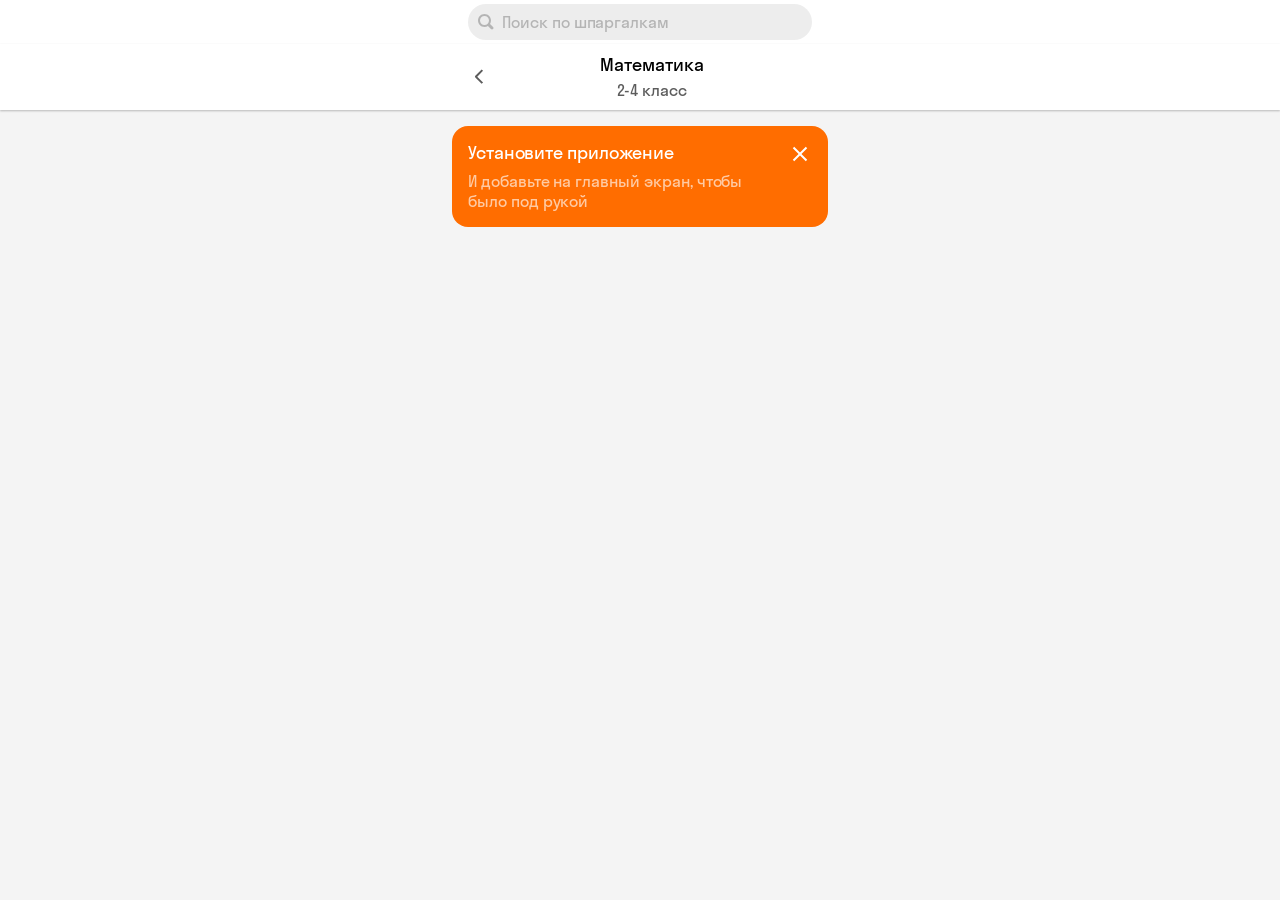
==== pages/math-2-4.html @ 1598cb8a "v0.1.2 subject page foundation" ====
<!doctype html>
<html lang="ru">
  <head>
    <meta charset="utf-8" />
    <meta name="viewport" content="width=device-width,initial-scale=1" />
    <meta name="theme-color" content="#fff" />
    <link rel="manifest" href="../manifest.webmanifest" />
    <link rel="stylesheet" href="../css/global-styles.css" />
    <link rel="stylesheet" href="../css/search.css" />
    <link rel="stylesheet" href="../css/subject.css" />

    <title>Math24</title>
  </head>

  <body>
    <nav class="search-shell">
      <div class="search-box" id="search-box">
        <span class="search-box__icon" aria-hidden="true">
          <img src="../icons/zoom.svg" />
        </span>

        <input
          class="search-box__input font-s"
          type="search"
          id="site-search"
          placeholder="Поиск по шпаргалкам"
          autocomplete="off"
        />

        <button
          class="search-box__clear"
          type="button"
          aria-label="Очистить поиск"
        >
          <img src="../icons/close-circle-grey.svg" />
        </button>

        <div
          class="search-results"
          id="search-results"
          hidden
          aria-live="polite"
        ></div>
      </div>
    </nav>

    <header class="header header--subject">
      <div class="header__content">
        <a href="../" class="header__return-btn">
          <img src="../icons/arw-left.svg" />
        </a>
        <div class="header__text">
          <h1 class="header__title font-m">Математика</h1>
          <h2 class="header__subtitle font-s">2-4 класс</h2>
        </div>
        <button>
          <img />
        </button>
      </div>
    </header>

    <space></space>

    <main>
      <section class="content"></section>
    </main>

    <space></space>

    <aside class="pwa">
      <div class="pwa__content">
        <p class="pwa__title font-m">Установите приложение</p>
        <p class="pwa__subtitle font-s">
          И&nbsp;добавьте на&nbsp;главный экран, чтобы было под рукой
        </p>
      </div>

      <!-- <div>
        <img src="" />
      </div> -->

      <button type="button" class="pwa__close">
        <img src="../icons/close_white.svg" />
      </button>
    </aside>

    <script src="../js/app.js"></script>
    <script src="../js/search.js"></script>
  </body>
</html>
---- css/global-styles.css ----
@font-face {
  font-family: "StratosSkyeng";
  src:
    url("../fonts/stratosskyengweb-regular.woff2") format("woff2"),
    url("../fonts/stratosskyengweb-regular.woff") format("woff");
  font-weight: 400;
  font-style: normal;
  font-display: swap;
}

:root {
  --bg-contrast: #ff6d00;
  --bg-surface: #fff;
  --grey: #f4f4f4;
  --text-main: #000;
  --text-w8: rgba(255, 255, 255, 0.8);
  --text-w64: rgba(255, 255, 255, 0.64);
  --text-w: rgba(255, 255, 255, 1);
  --text-b64: rgba(0, 0, 0, 0.64);
  --text-b48: rgba(0, 0, 0, 0.48);
}

*,
*::before,
*::after {
  box-sizing: border-box;
  margin: 0;
  padding: 0;
  font-family: "StratosSkyeng", sans-serif;
  font-weight: 400;
  font-variant-numeric: lining-nums proportional-nums;
}
img {
  pointer-events: none;
}
a {
  text-decoration: none;
  color: var(--text-main);
}
button {
  cursor: pointer;
  border: 0;
  background-color: transparent;
}
body {
  background-color: var(--grey);
  overflow-x: hidden;
}
.no-wrap {
  white-space: nowrap;
}
space {
  display: block;
  margin-bottom: 16px;
}

.font-xxl {
  font-size: 26px;
  line-height: 106%;
  letter-spacing: -0.39px;
}

.font-xl {
  font-size: 24px;
  line-height: 110%;
  letter-spacing: -0.192px;
}

.font-l {
  font-size: 20px;
  line-height: 110%;
  letter-spacing: -0.16px;
}

.font-m {
  font-size: 18px;
  line-height: 120%;
  letter-spacing: -0.09px;
}

.font-s {
  font-size: 16px;
  line-height: 125%;
  letter-spacing: -0.048px;
}

.font-xs {
  font-size: 14px;
  line-height: 112%;
  letter-spacing: -0.014px;
}

.font-xxs {
  font-size: 13px;
  line-height: 16px;
  letter-spacing: 0.007px;
}

nav,
header,
aside {
  width: 376px;
  margin: auto;
}
main {
  width: 344px;
  margin: auto;
}

.header--main {
  background-color: var(--bg-contrast);
  border-radius: 16px;
  padding: 16px;
  display: flex;
  flex-direction: column;
  gap: 12px;
}

.logo {
  display: flex;
  justify-content: space-between;
  align-items: center;
}
.logo__img {
  /* width: 128px; */
  height: 32px;
}
.logo__divider {
  background-color: var(--text-w8);
  width: 1px;
  height: 16px;
  border-radius: 8px;
}
.logo__text {
  white-space: nowrap;
  color: var(--text-w8);
}

.intro {
  display: flex;
  gap: 10px;
  align-items: flex-end;
}
.intro__content {
  display: flex;
  flex-direction: column;
  gap: 8px;
}
.intro__title {
  color: var(--text-w);
}
.intro__subtitle {
  color: var(--text-w8);
}
.intro__img {
  width: 115px;
  height: 117px;
  overflow: visible;
  img {
    position: relative;
    top: -9px;
    left: -24px;
  }
}

.content--main {
  display: flex;
  flex-direction: column;
  gap: 16px;
}

.subject {
  background-color: var(--bg-surface);
  border-radius: 16px;
  padding: 16px;
  display: flex;
  flex-direction: column;
  gap: 16px;
}
.subject__content {
  display: flex;
}
.subject__text {
  display: flex;
  flex-direction: column;
  gap: 8px;
}
.subject__subtitle {
  color: var(--text-b64);
}
.subject__img {
  width: 52px;
  height: 0;
  overflow: visible;
  img {
    position: relative;
  }
  .pencil {
    left: -55.82px;
    top: -52.06px;
  }
  .cube-thinker {
    left: -51.54px;
    top: -31.3px;
  }
  .workbook {
    left: -32px;
    top: -29px;
  }
}
.subject__nav {
  display: flex;
  flex-direction: row;
  flex-wrap: wrap;
  gap: 8px;
}
.subject__link {
  background-color: var(--grey);
  padding: 11px 22px 13px;
  border-radius: 8px;
}
.pwa {
  background-color: var(--bg-contrast);
  display: flex;
  gap: 16px;
  border-radius: 16px;
  padding: 16px;
}
.pwa__content {
  display: flex;
  flex-direction: column;
  gap: 8px;
}
.pwa__title {
  color: var(--text-w);
}
.pwa__subtitle {
  color: var(--text-w64);
}
.pwa__close {
  width: 24px;
  height: 24px;
}
---- css/search.css ----
.search-box__input {
  width: 100%;
  height: 36px;
  padding: 0 34px;
  border: none;
  border-radius: 100px;
  background-color: #ededed;
  outline: none;
}

.search-box__input::placeholder {
  color: rgba(0, 0, 0, 0.24);
}

.search-box__input::-webkit-search-cancel-button,
.search-box__input::-webkit-search-decoration {
  -webkit-appearance: none;
  appearance: none;
}

.search-box__icon,
.search-box__clear {
  position: absolute;
  top: 18px;
  display: flex;
  align-items: center;
  justify-content: center;
  transform: translateY(-50%);
}

.search-box__icon {
  left: 10px;
  pointer-events: none;
}

.search-box__clear {
  right: 10px;
  width: 16px;
  height: 16px;
  padding: 0;
  border: none;
  background: transparent;
  cursor: pointer;
  opacity: 0;
  pointer-events: none;
}

.search-box--filled .search-box__clear {
  opacity: 1;
  pointer-events: auto;
}

.search-box__icon img,
.search-box__clear img {
  width: 16px;
  height: 16px;
  display: block;
}

.search-results {
  display: flex;
  flex-direction: column;
  gap: 16px;
}

.search-results[hidden] {
  display: none;
}

body.search-active {
  overflow: hidden;
}

body.search-active .search-shell {
  position: fixed;
  inset: 0;
  z-index: 1000;
  width: 100%;
  background: var(--bg-surface);
  padding: 16px 0;
  overflow-y: auto;
  scrollbar-gutter: stable both-edges;
}

.search-box {
  width: 344px;
  margin: auto;
  position: relative;
}

body.search-active .search-results {
  padding: 16px 0 16px;
}

.search-results__group {
  display: flex;
  flex-direction: column;
  gap: 16px;
}

.search-results__subject {
  color: var(--text-b64);
}

.search-results__list {
  display: flex;
  flex-direction: column;
  gap: 16px;
}

.search-results__item {
  border-radius: 16px;
  padding: 16px;
  display: flex;
  gap: 16px;
  background-color: var(--grey);
  justify-content: space-between;
}

.search-results__text {
  display: flex;
  flex-direction: column;
  gap: 8px;
}
.search-results__grade {
  color: var(--text-b48);
}

.search-results__arrow {
  width: 24px;
  height: 24px;
}
---- css/subject.css ----
nav,
header {
  width: 100%;
  background-color: var(--bg-surface);
}
nav {
  padding: 4px 0;
}
header {
  box-shadow: 0 1px 2px 0 rgba(0, 0, 0, 0.25);
}
body.search-active .search-shell {
  padding: 4px 0 16px;
}
.header__content {
  padding: 10px 0;
  width: 344px;
  margin: auto;
  display: flex;
  justify-content: space-between;
}
.header__text {
  display: flex;
  gap: 4px;
  flex-direction: column;
}
.header__title,
.header__subtitle {
  text-align: center;
}
.header__subtitle {
  color: var(--text-b64);
}
.header__return-btn {
  display: flex;
  align-items: center;
  img {
    width: 24px;
    height: 24px;
  }
}
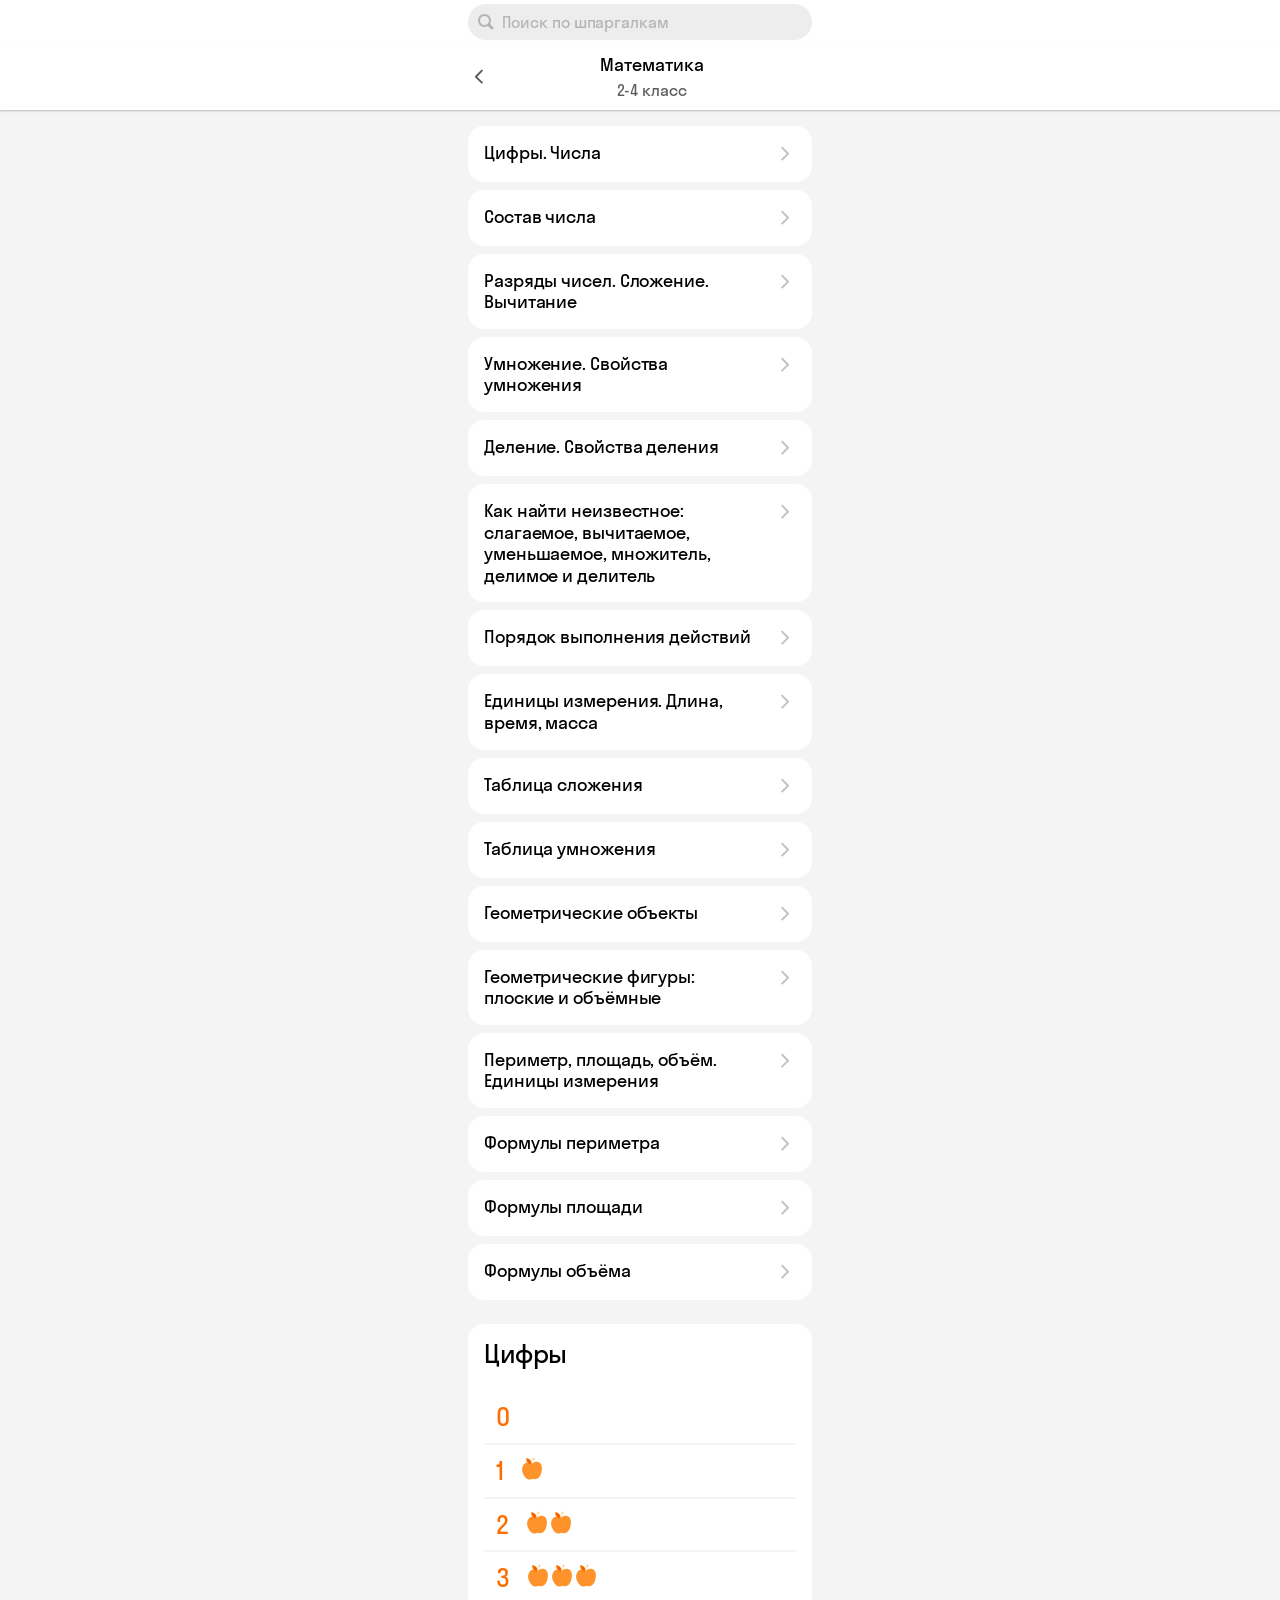
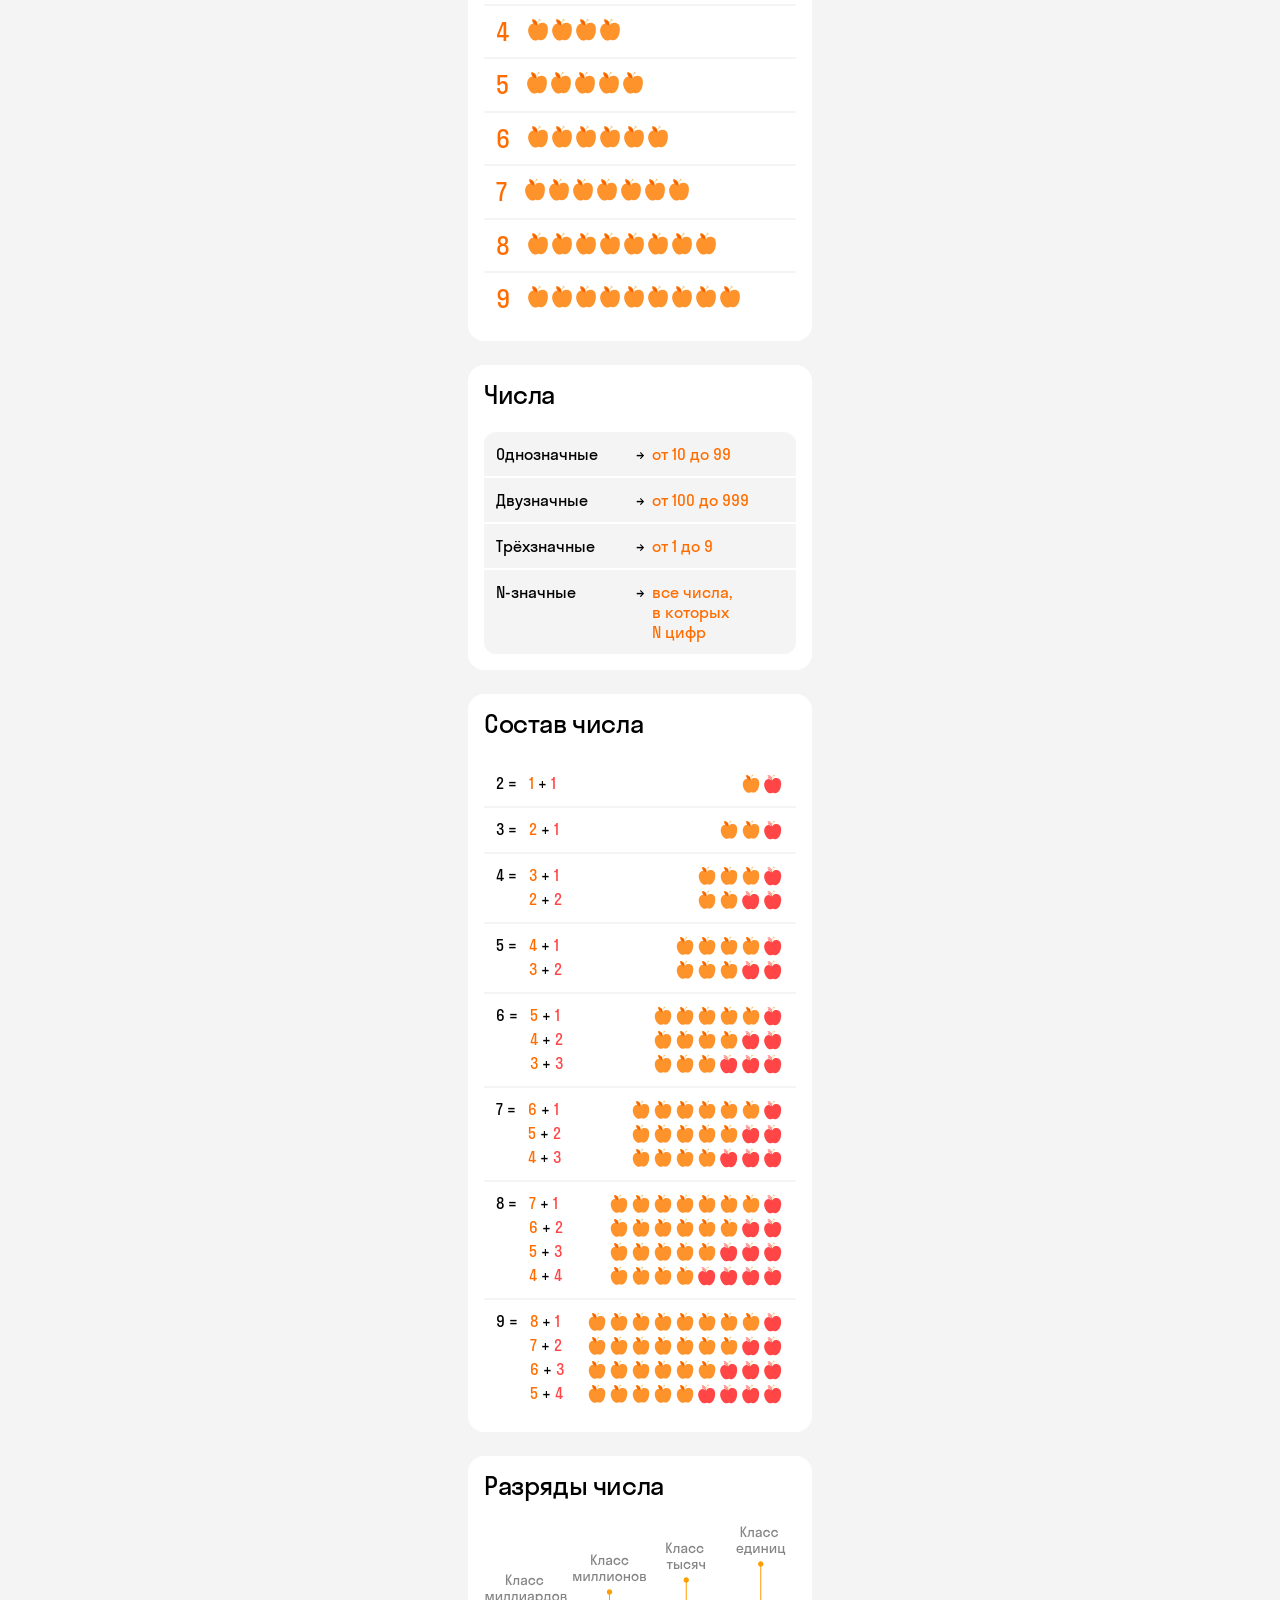
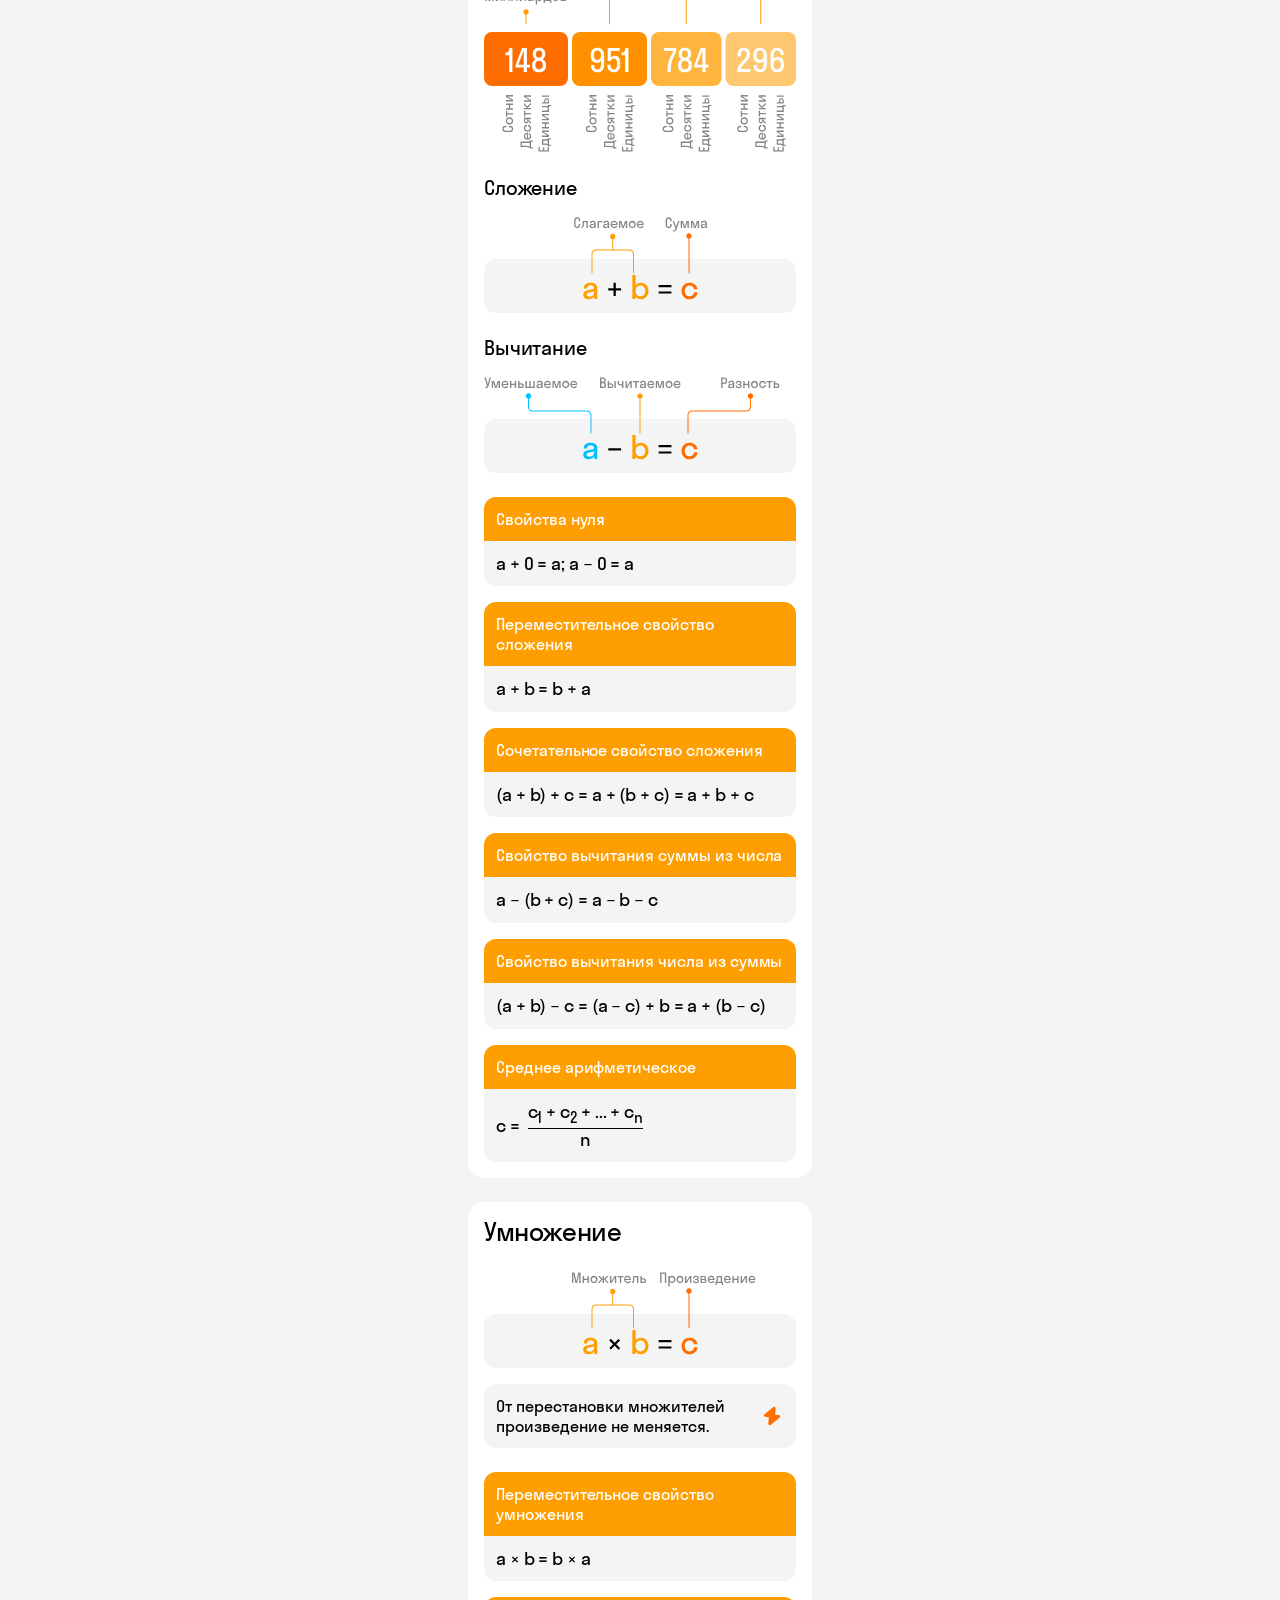
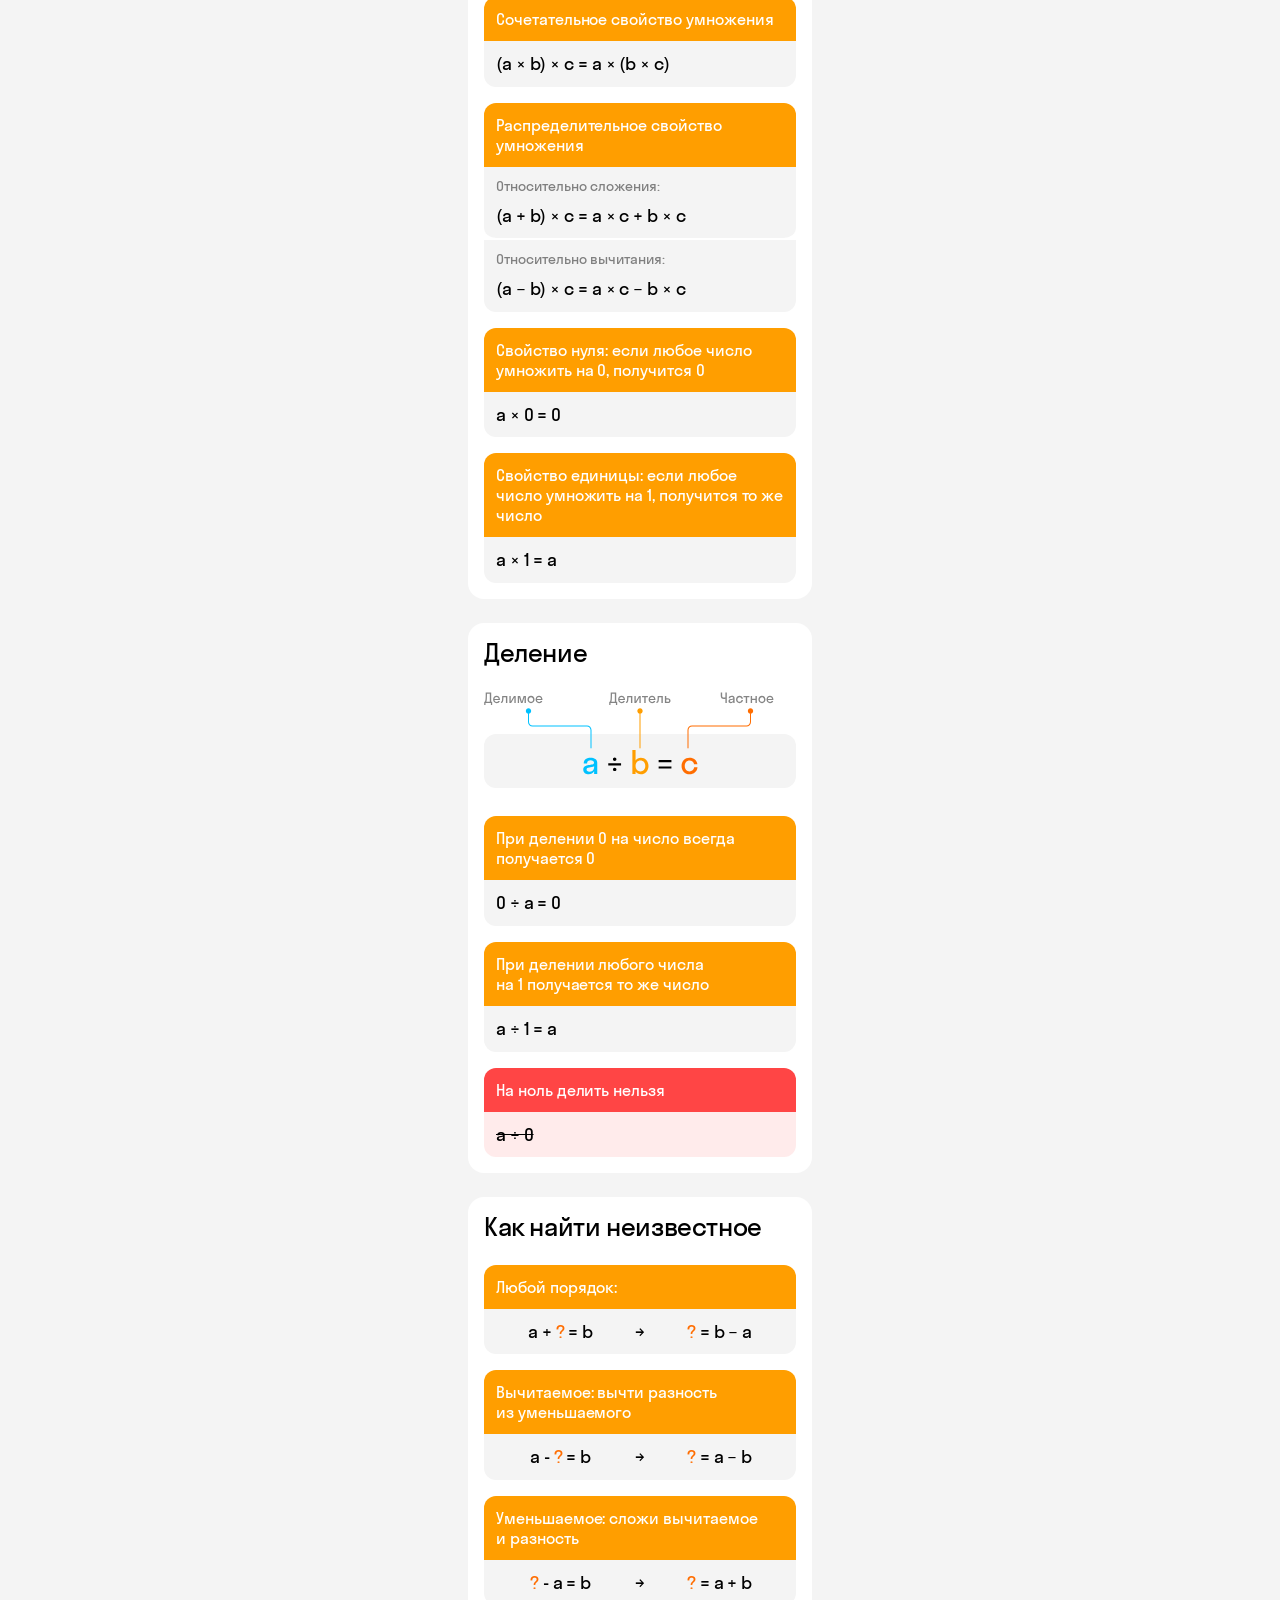
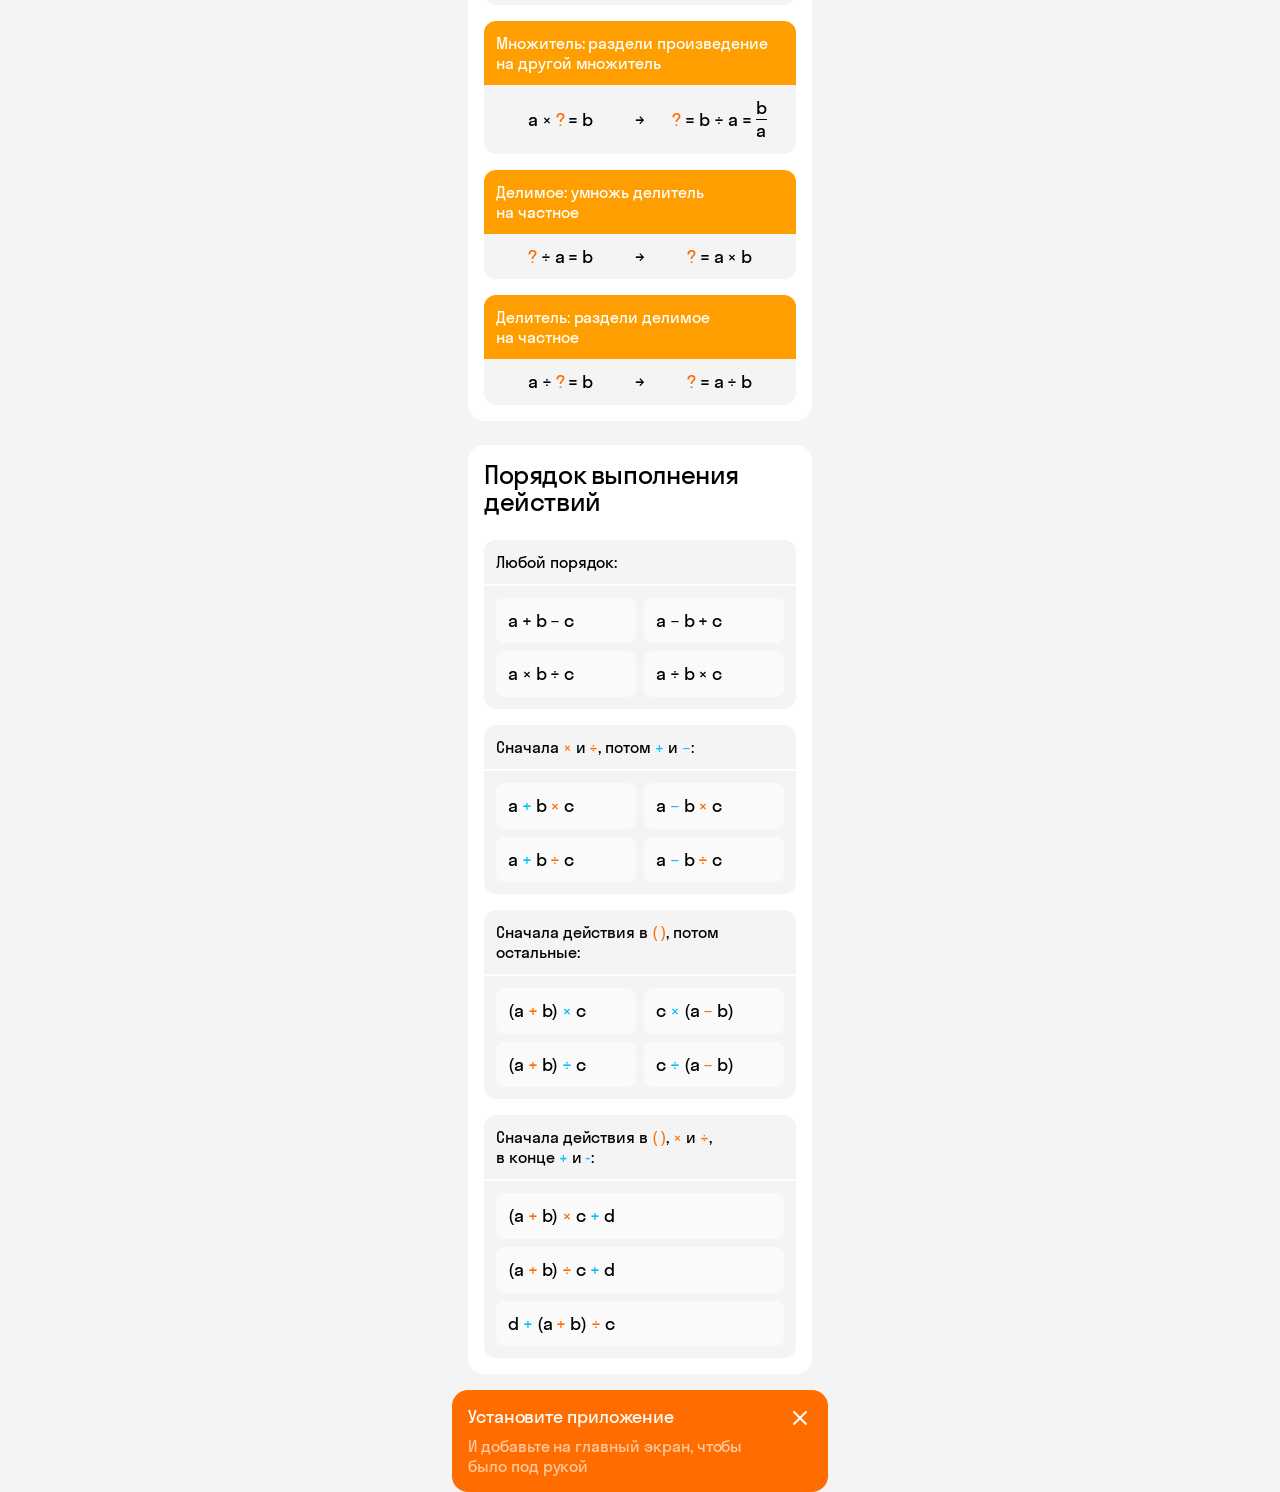
==== commit bc65ba25: "v0.1.3 math 2-4 progress" ====
--- a/pages/math-2-4.html
+++ b/pages/math-2-4.html
@@ -8,7 +8,7 @@
     <link rel="stylesheet" href="../css/global-styles.css" />
     <link rel="stylesheet" href="../css/search.css" />
     <link rel="stylesheet" href="../css/subject.css" />
-
+    <link rel="stylesheet" href="../css/math.css" />
     <title>Math24</title>
   </head>
 
@@ -62,7 +62,770 @@
     <space></space>
 
     <main>
-      <section class="content"></section>
+      <section
+        class="search-results"
+        id="page-toc"
+        data-subject-code="math"
+        data-grade-band="2-4"
+        data-page="math-2-4.html"
+      ></section>
+
+      <section class="cheats">
+        <div id="digits-numbers" class="cheats__item">
+          <h3 class="cheat__title font-xxl">Цифры</h3>
+          <div class="cheat__content">
+            <div class="digits__block">
+              <div class="digits__number font-xxl">0</div>
+              <div class="digits__number-icon" style="--count: 0"></div>
+            </div>
+            <div class="digits__block">
+              <div class="digits__number font-xxl">1</div>
+              <div class="digits__number-icon" style="--count: 1"></div>
+            </div>
+            <div class="digits__block">
+              <div class="digits__number font-xxl">2</div>
+              <div class="digits__number-icon" style="--count: 2"></div>
+            </div>
+            <div class="digits__block">
+              <div class="digits__number font-xxl">3</div>
+              <div class="digits__number-icon" style="--count: 3"></div>
+            </div>
+            <div class="digits__block">
+              <div class="digits__number font-xxl">4</div>
+              <div class="digits__number-icon" style="--count: 4"></div>
+            </div>
+            <div class="digits__block">
+              <div class="digits__number font-xxl">5</div>
+              <div class="digits__number-icon" style="--count: 5"></div>
+            </div>
+            <div class="digits__block">
+              <div class="digits__number font-xxl">6</div>
+              <div class="digits__number-icon" style="--count: 6"></div>
+            </div>
+            <div class="digits__block">
+              <div class="digits__number font-xxl">7</div>
+              <div class="digits__number-icon" style="--count: 7"></div>
+            </div>
+            <div class="digits__block">
+              <div class="digits__number font-xxl">8</div>
+              <div class="digits__number-icon" style="--count: 8"></div>
+            </div>
+            <div class="digits__block">
+              <div class="digits__number font-xxl">9</div>
+              <div class="digits__number-icon" style="--count: 9"></div>
+            </div>
+          </div>
+        </div>
+
+        <div id="numbers" class="cheats__item">
+          <h3 class="cheat__title font-xxl">Числа</h3>
+          <div class="cheat__content">
+            <div class="numbers__block">
+              <div class="numbers__title font-s">Однозначные</div>
+              <div class="numbers__divider font-s">→</div>
+              <div class="numbers__example font-s">от 10 до 99</div>
+            </div>
+            <div class="numbers__block">
+              <div class="numbers__title font-s">Двузначные</div>
+              <div class="numbers__divider font-s">→</div>
+              <div class="numbers__example font-s">от 100 до 999</div>
+            </div>
+            <div class="numbers__block">
+              <div class="numbers__title font-s">Трёхзначные</div>
+              <div class="numbers__divider font-s">→</div>
+              <div class="numbers__example font-s">от 1 до 9</div>
+            </div>
+            <div class="numbers__block">
+              <div class="numbers__title font-s">N-значные</div>
+              <div class="numbers__divider font-s">→</div>
+              <div class="numbers__example font-s">
+                все числа, в которых N цифр
+              </div>
+            </div>
+          </div>
+        </div>
+
+        <div id="number-composition" class="cheats__item">
+          <h3 class="cheat__title font-xxl">Состав числа</h3>
+          <div class="cheat__content">
+            <div class="num-compos__block">
+              <div class="num-compos__number font-s">2 =</div>
+
+              <div class="num-compos__list">
+                <div class="num-compos__item">
+                  <div class="compos__example font-s">
+                    <span class="clr-orange">1</span> +
+                    <span class="clr-red">1</span>
+                  </div>
+
+                  <div
+                    class="num-compos__visual"
+                    style="--apple-orange: 1; --apple-red: 1"
+                  ></div>
+                </div>
+              </div>
+            </div>
+
+            <div class="num-compos__block">
+              <div class="num-compos__number font-s">3 =</div>
+
+              <div class="num-compos__list">
+                <div class="num-compos__item">
+                  <div class="compos__example font-s">
+                    <span class="clr-orange">2</span> +
+                    <span class="clr-red">1</span>
+                  </div>
+
+                  <div
+                    class="num-compos__visual"
+                    style="--apple-orange: 2; --apple-red: 1"
+                  ></div>
+                </div>
+              </div>
+            </div>
+
+            <div class="num-compos__block">
+              <div class="num-compos__number font-s">4 =</div>
+
+              <div class="num-compos__list">
+                <div class="num-compos__item">
+                  <div class="compos__example font-s">
+                    <span class="clr-orange">3</span> +
+                    <span class="clr-red">1</span>
+                  </div>
+
+                  <div
+                    class="num-compos__visual"
+                    style="--apple-orange: 3; --apple-red: 1"
+                  ></div>
+                </div>
+
+                <div class="num-compos__item">
+                  <div class="compos__example font-s">
+                    <span class="clr-orange">2</span> +
+                    <span class="clr-red">2</span>
+                  </div>
+
+                  <div
+                    class="num-compos__visual"
+                    style="--apple-orange: 2; --apple-red: 2"
+                  ></div>
+                </div>
+              </div>
+            </div>
+
+            <div class="num-compos__block">
+              <div class="num-compos__number font-s">5 =</div>
+
+              <div class="num-compos__list">
+                <div class="num-compos__item">
+                  <div class="compos__example font-s">
+                    <span class="clr-orange">4</span> +
+                    <span class="clr-red">1</span>
+                  </div>
+
+                  <div
+                    class="num-compos__visual"
+                    style="--apple-orange: 4; --apple-red: 1"
+                  ></div>
+                </div>
+
+                <div class="num-compos__item">
+                  <div class="compos__example font-s">
+                    <span class="clr-orange">3</span> +
+                    <span class="clr-red">2</span>
+                  </div>
+
+                  <div
+                    class="num-compos__visual"
+                    style="--apple-orange: 3; --apple-red: 2"
+                  ></div>
+                </div>
+              </div>
+            </div>
+
+            <div class="num-compos__block">
+              <div class="num-compos__number font-s">6 =</div>
+
+              <div class="num-compos__list">
+                <div class="num-compos__item">
+                  <div class="compos__example font-s">
+                    <span class="clr-orange">5</span> +
+                    <span class="clr-red">1</span>
+                  </div>
+
+                  <div
+                    class="num-compos__visual"
+                    style="--apple-orange: 5; --apple-red: 1"
+                  ></div>
+                </div>
+
+                <div class="num-compos__item">
+                  <div class="compos__example font-s">
+                    <span class="clr-orange">4</span> +
+                    <span class="clr-red">2</span>
+                  </div>
+
+                  <div
+                    class="num-compos__visual"
+                    style="--apple-orange: 4; --apple-red: 2"
+                  ></div>
+                </div>
+
+                <div class="num-compos__item">
+                  <div class="compos__example font-s">
+                    <span class="clr-orange">3</span> +
+                    <span class="clr-red">3</span>
+                  </div>
+
+                  <div
+                    class="num-compos__visual"
+                    style="--apple-orange: 3; --apple-red: 3"
+                  ></div>
+                </div>
+              </div>
+            </div>
+
+            <div class="num-compos__block">
+              <div class="num-compos__number font-s">7 =</div>
+
+              <div class="num-compos__list">
+                <div class="num-compos__item">
+                  <div class="compos__example font-s">
+                    <span class="clr-orange">6</span> +
+                    <span class="clr-red">1</span>
+                  </div>
+
+                  <div
+                    class="num-compos__visual"
+                    style="--apple-orange: 6; --apple-red: 1"
+                  ></div>
+                </div>
+
+                <div class="num-compos__item">
+                  <div class="compos__example font-s">
+                    <span class="clr-orange">5</span> +
+                    <span class="clr-red">2</span>
+                  </div>
+
+                  <div
+                    class="num-compos__visual"
+                    style="--apple-orange: 5; --apple-red: 2"
+                  ></div>
+                </div>
+
+                <div class="num-compos__item">
+                  <div class="compos__example font-s">
+                    <span class="clr-orange">4</span> +
+                    <span class="clr-red">3</span>
+                  </div>
+
+                  <div
+                    class="num-compos__visual"
+                    style="--apple-orange: 4; --apple-red: 3"
+                  ></div>
+                </div>
+              </div>
+            </div>
+
+            <div class="num-compos__block">
+              <div class="num-compos__number font-s">8 =</div>
+
+              <div class="num-compos__list">
+                <div class="num-compos__item">
+                  <div class="compos__example font-s">
+                    <span class="clr-orange">7</span> +
+                    <span class="clr-red">1</span>
+                  </div>
+
+                  <div
+                    class="num-compos__visual"
+                    style="--apple-orange: 7; --apple-red: 1"
+                  ></div>
+                </div>
+
+                <div class="num-compos__item">
+                  <div class="compos__example font-s">
+                    <span class="clr-orange">6</span> +
+                    <span class="clr-red">2</span>
+                  </div>
+
+                  <div
+                    class="num-compos__visual"
+                    style="--apple-orange: 6; --apple-red: 2"
+                  ></div>
+                </div>
+
+                <div class="num-compos__item">
+                  <div class="compos__example font-s">
+                    <span class="clr-orange">5</span> +
+                    <span class="clr-red">3</span>
+                  </div>
+
+                  <div
+                    class="num-compos__visual"
+                    style="--apple-orange: 5; --apple-red: 3"
+                  ></div>
+                </div>
+
+                <div class="num-compos__item">
+                  <div class="compos__example font-s">
+                    <span class="clr-orange">4</span> +
+                    <span class="clr-red">4</span>
+                  </div>
+
+                  <div
+                    class="num-compos__visual"
+                    style="--apple-orange: 4; --apple-red: 4"
+                  ></div>
+                </div>
+              </div>
+            </div>
+
+            <div class="num-compos__block">
+              <div class="num-compos__number font-s">9 =</div>
+
+              <div class="num-compos__list">
+                <div class="num-compos__item">
+                  <div class="compos__example font-s">
+                    <span class="clr-orange">8</span> +
+                    <span class="clr-red">1</span>
+                  </div>
+
+                  <div
+                    class="num-compos__visual"
+                    style="--apple-orange: 8; --apple-red: 1"
+                  ></div>
+                </div>
+
+                <div class="num-compos__item">
+                  <div class="compos__example font-s">
+                    <span class="clr-orange">7</span> +
+                    <span class="clr-red">2</span>
+                  </div>
+
+                  <div
+                    class="num-compos__visual"
+                    style="--apple-orange: 7; --apple-red: 2"
+                  ></div>
+                </div>
+
+                <div class="num-compos__item">
+                  <div class="compos__example font-s">
+                    <span class="clr-orange">6</span> +
+                    <span class="clr-red">3</span>
+                  </div>
+
+                  <div
+                    class="num-compos__visual"
+                    style="--apple-orange: 6; --apple-red: 3"
+                  ></div>
+                </div>
+
+                <div class="num-compos__item">
+                  <div class="compos__example font-s">
+                    <span class="clr-orange">5</span> +
+                    <span class="clr-red">4</span>
+                  </div>
+
+                  <div
+                    class="num-compos__visual"
+                    style="--apple-orange: 5; --apple-red: 4"
+                  ></div>
+                </div>
+              </div>
+            </div>
+          </div>
+        </div>
+
+        <div id="place-value-add-subtract" class="cheats__item">
+          <h3 class="cheat__title font-xxl">Разряды числа</h3>
+          <div class="cheat__content">
+            <div class="pvas__block">
+              <img
+                class="pvas__place-value"
+                src="../imgs/pvas__place-value.svg"
+              />
+            </div>
+
+            <div class="pvas__block">
+              <h4 class="cheat__subtitle font-l">Сложение</h4>
+              <img class="pvas__add" src="../imgs/pvas__add.svg" />
+            </div>
+
+            <div class="pvas__block">
+              <h4 class="cheat__subtitle font-l">Вычитание</h4>
+              <img
+                class="pvas__place-substract"
+                src="../imgs/pvas__substract.svg"
+              />
+            </div>
+
+            <section class="props__list">
+              <div class="props__item">
+                <div class="props__name font-s">Свойства нуля</div>
+                <div class="props__example font-m">a + 0 = a; a − 0 = a</div>
+              </div>
+
+              <div class="props__item">
+                <div class="props__name font-s">
+                  Переместительное свойство сложения
+                </div>
+                <div class="props__example font-m">a + b = b + a</div>
+              </div>
+
+              <div class="props__item">
+                <div class="props__name font-s">
+                  Сочетательное свойство сложения
+                </div>
+                <div class="props__example font-m">
+                  (a + b) + с = a + (b + c) = a + b + c
+                </div>
+              </div>
+
+              <div class="props__item">
+                <div class="props__name font-s">
+                  Свойство вычитания суммы из числа
+                </div>
+                <div class="props__example font-m">a − (b + c) = a − b − c</div>
+              </div>
+
+              <div class="props__item">
+                <div class="props__name font-s">
+                  Свойство вычитания числа из суммы
+                </div>
+                <div class="props__example font-m">
+                  (a + b) − c = (a − c) + b = a + (b − c)
+                </div>
+              </div>
+
+              <div class="props__item">
+                <div class="props__name font-s">Среднее арифметическое</div>
+                <div class="props__example font-m">
+                  <div class="formula">
+                    <span class="formula__variable">c = &nbsp;</span>
+
+                    <div class="formula__fraction">
+                      <div class="formula__numerator">
+                        c<sub>1</sub> + c<sub>2</sub> + ... + c<sub>n</sub>
+                      </div>
+                      <div class="formula__denominator">n</div>
+                    </div>
+                  </div>
+                </div>
+              </div>
+            </section>
+          </div>
+        </div>
+
+        <div id="multiplication" class="cheats__item">
+          <h3 class="cheat__title font-xxl">Умножение</h3>
+          <div class="cheat__content">
+            <div class="mult__block">
+              <img class="mult__example" src="../imgs/multiplication.svg" />
+              <div class="mult__hint">
+                <div class="hint__text">
+                  От перестановки множителей произведение не меняется.
+                </div>
+                <img src="../icons/lightning.svg" />
+              </div>
+            </div>
+
+            <section class="props__list">
+              <div class="props__item">
+                <div class="props__name font-s">
+                  Переместительное свойство умножения
+                </div>
+                <div class="props__example font-m">a × b = b × a</div>
+              </div>
+
+              <div class="props__item">
+                <div class="props__name font-s">
+                  Сочетательное свойство умножения
+                </div>
+                <div class="props__example font-m">
+                  (a × b) × c = a × (b × c)
+                </div>
+              </div>
+
+              <div class="props__item">
+                <div class="props__name font-s">
+                  Распределительное свойство умножения
+                </div>
+                <div class="props__example font-m">
+                  <label class="props__example-label font-xs"
+                    >Относительно сложения:</label
+                  >
+                  (a + b) × c = a × c + b × c
+                </div>
+                <div class="props__example font-m">
+                  <label class="props__example-label font-xs"
+                    >Относительно вычитания:</label
+                  >
+                  (a − b) × c = a × c − b × c
+                </div>
+              </div>
+
+              <div class="props__item">
+                <div class="props__name font-s">
+                  Свойство нуля: если любое число умножить на 0, получится 0
+                </div>
+                <div class="props__example font-m">а × 0 = 0</div>
+              </div>
+
+              <div class="props__item">
+                <div class="props__name font-s">
+                  Свойство единицы: если любое число умножить на 1, получится то
+                  же число
+                </div>
+                <div class="props__example font-m">а × 1 = a</div>
+              </div>
+            </section>
+          </div>
+        </div>
+
+        <div id="division" class="cheats__item">
+          <h3 class="cheat__title font-xxl">Деление</h3>
+          <div class="cheat__content">
+            <div class="division__block">
+              <img class="division__example" src="../imgs/division.svg" />
+            </div>
+
+            <section class="props__list">
+              <div class="props__item">
+                <div class="props__name font-s">
+                  При делении 0 на число всегда получается 0
+                </div>
+                <div class="props__example font-m">0 ÷ a = 0</div>
+              </div>
+
+              <div class="props__item">
+                <div class="props__name font-s">
+                  При делении любого числа на 1 получается то же число
+                </div>
+                <div class="props__example font-m">a ÷ 1 = a</div>
+              </div>
+
+              <div class="props__item props__item--false">
+                <div class="props__name font-s">На ноль делить нельзя</div>
+                <div
+                  class="props__example font-m"
+                  style="text-decoration: line-through"
+                >
+                  а ÷ 0
+                </div>
+              </div>
+            </section>
+          </div>
+        </div>
+
+        <div id="find-unknown" class="cheats__item">
+          <h3 class="cheat__title font-xxl">Как найти неизвестное</h3>
+          <div class="cheat__content">
+            <section class="props__list">
+              <div class="props__item">
+                <div class="props__name font-s">Любой порядок:</div>
+                <div class="props__example font-m">
+                  <div class="example__part">
+                    a + <span class="clr-orange">?</span> = b
+                  </div>
+                  →
+                  <div class="example__part">
+                    <span class="clr-orange">?</span> = b − a
+                  </div>
+                </div>
+              </div>
+
+              <div class="props__item">
+                <div class="props__name font-s">
+                  Вычитаемое: вычти разность из уменьшаемого
+                </div>
+                <div class="props__example font-m">
+                  <div class="example__part">
+                    a - <span class="clr-orange">?</span> = b
+                  </div>
+                  →
+                  <div class="example__part">
+                    <span class="clr-orange">?</span> = a − b
+                  </div>
+                </div>
+              </div>
+
+              <div class="props__item">
+                <div class="props__name font-s">
+                  Уменьшаемое: сложи вычитаемое и разность
+                </div>
+                <div class="props__example font-m">
+                  <div class="example__part">
+                    <span class="clr-orange">?</span> - a = b
+                  </div>
+                  →
+                  <div class="example__part">
+                    <span class="clr-orange">?</span> = a + b
+                  </div>
+                </div>
+              </div>
+
+              <div class="props__item">
+                <div class="props__name font-s">
+                  Множитель: раздели произведение на другой множитель
+                </div>
+                <div class="props__example font-m">
+                  <div class="example__part">
+                    a × <span class="clr-orange">?</span> = b
+                  </div>
+                  →
+                  <div class="example__part">
+                    <span class="clr-orange">?</span> = b ÷ a =
+                    <div class="formula__fraction">
+                      <div class="formula__numerator">b</div>
+                      <div class="formula__denominator">a</div>
+                    </div>
+                  </div>
+                </div>
+              </div>
+
+              <div class="props__item">
+                <div class="props__name font-s">
+                  Делимое: умножь делитель на частное
+                </div>
+                <div class="props__example font-m">
+                  <div class="example__part">
+                    <span class="clr-orange">?</span> ÷ a = b
+                  </div>
+                  →
+                  <div class="example__part">
+                    <span class="clr-orange">?</span> = a × b
+                  </div>
+                </div>
+              </div>
+
+              <div class="props__item">
+                <div class="props__name font-s">
+                  Делитель: раздели делимое на частное
+                </div>
+                <div class="props__example font-m">
+                  <div class="example__part">
+                    a ÷ <span class="clr-orange">?</span> = b
+                  </div>
+                  →
+                  <div class="example__part">
+                    <span class="clr-orange">?</span> = a ÷ b
+                  </div>
+                </div>
+              </div>
+            </section>
+          </div>
+        </div>
+
+        <div id="order-of-operations" class="cheats__item">
+          <h3 class="cheat__title font-xxl">Порядок выполнения действий</h3>
+          <div class="cheat__content">
+            <section class="props__list">
+              <div class="props__item">
+                <div class="props__name font-s">Любой порядок:</div>
+                <div class="props__example font-m">
+                  <div class="example__part">a + b − c</div>
+
+                  <div class="example__part">a − b + c</div>
+
+                  <div class="example__part">a × b ÷ c</div>
+
+                  <div class="example__part">a ÷ b × c</div>
+                </div>
+              </div>
+
+              <div class="props__item">
+                <div class="props__name font-s">
+                  Cначала <span class="clr-orange">×</span> и
+                  <span class="clr-orange">÷</span>, потом
+                  <span class="clr-blue">+</span> и
+                  <span class="clr-blue">−</span>:
+                </div>
+                <div class="props__example font-m">
+                  <div class="example__part">
+                    a <span class="clr-blue">+</span> b
+                    <span class="clr-orange">×</span> c
+                  </div>
+
+                  <div class="example__part">
+                    a <span class="clr-blue">−</span> b
+                    <span class="clr-orange">×</span> c
+                  </div>
+
+                  <div class="example__part">
+                    a <span class="clr-blue">+</span> b
+                    <span class="clr-orange">÷</span> c
+                  </div>
+
+                  <div class="example__part">
+                    a <span class="clr-blue">−</span> b
+                    <span class="clr-orange">÷</span> c
+                  </div>
+                </div>
+              </div>
+
+              <div class="props__item">
+                <div class="props__name font-s">
+                  Cначала действия в <span class="clr-orange">( )</span>, потом
+                  остальные:
+                </div>
+                <div class="props__example font-m">
+                  <div class="example__part">
+                    (a <span class="clr-orange">+</span> b)
+                    <span class="clr-blue">×</span> c
+                  </div>
+
+                  <div class="example__part">
+                    c <span class="clr-blue">×</span> (a
+                    <span class="clr-orange">−</span> b)
+                  </div>
+
+                  <div class="example__part">
+                    (a <span class="clr-orange">+</span> b)
+                    <span class="clr-blue">÷</span> c
+                  </div>
+
+                  <div class="example__part">
+                    c <span class="clr-blue">÷</span> (a
+                    <span class="clr-orange">−</span> b)
+                  </div>
+                </div>
+              </div>
+
+              <div class="props__item">
+                <div class="props__name font-s">
+                  Cначала действия в <span class="clr-orange">( )</span>,
+                  <span class="clr-orange">×</span> и
+                  <span class="clr-orange">÷</span>,<br />
+                  в конце <span class="clr-blue">+</span> и
+                  <span class="clr-blue">-</span>:
+                </div>
+
+                <div class="props__example columns_1 font-m">
+                  <div class="example__part">
+                    (a <span class="clr-orange">+</span> b)
+                    <span class="clr-orange">×</span> c
+                    <span class="clr-blue">+</span> d
+                  </div>
+
+                  <div class="example__part">
+                    (a <span class="clr-orange">+</span> b)
+                    <span class="clr-orange">÷</span> c
+                    <span class="clr-blue">+</span> d
+                  </div>
+
+                  <div class="example__part">
+                    d <span class="clr-blue">+</span> (a
+                    <span class="clr-orange">+</span> b)
+                    <span class="clr-orange">÷</span> c
+                  </div>
+                </div>
+              </div>
+            </section>
+          </div>
+        </div>
+      </section>
     </main>
 
     <space></space>
--- a/css/global-styles.css
+++ b/css/global-styles.css
@@ -9,15 +9,29 @@
 }
 
 :root {
-  --bg-contrast: #ff6d00;
-  --bg-surface: #fff;
+  --orange: #ff6d00;
+  --orange60: #ff9e00;
+  --blue60: #00c1ff;
   --grey: #f4f4f4;
-  --text-main: #000;
-  --text-w8: rgba(255, 255, 255, 0.8);
-  --text-w64: rgba(255, 255, 255, 0.64);
-  --text-w: rgba(255, 255, 255, 1);
-  --text-b64: rgba(0, 0, 0, 0.64);
-  --text-b48: rgba(0, 0, 0, 0.48);
+  --black: #000;
+  --red: #ff4545;
+  --red10: #ffebeb;
+  --w8: rgba(255, 255, 255, 0.8);
+  --w64: rgba(255, 255, 255, 0.64);
+  --w48: rgba(255, 255, 255, 0.48);
+  --w: rgba(255, 255, 255, 1);
+  --b64: rgba(0, 0, 0, 0.64);
+  --b48: rgba(0, 0, 0, 0.48);
+}
+
+.clr-orange {
+  color: var(--orange);
+}
+.clr-red {
+  color: var(--red);
+}
+.clr-blue {
+  color: var(--blue60);
 }
 
 *,
@@ -35,7 +49,7 @@
 }
 a {
   text-decoration: none;
-  color: var(--text-main);
+  color: var(--black);
 }
 button {
   cursor: pointer;
@@ -108,7 +122,7 @@
 }
 
 .header--main {
-  background-color: var(--bg-contrast);
+  background-color: var(--orange);
   border-radius: 16px;
   padding: 16px;
   display: flex;
@@ -126,14 +140,14 @@
   height: 32px;
 }
 .logo__divider {
-  background-color: var(--text-w8);
+  background-color: var(--w8);
   width: 1px;
   height: 16px;
   border-radius: 8px;
 }
 .logo__text {
   white-space: nowrap;
-  color: var(--text-w8);
+  color: var(--w8);
 }
 
 .intro {
@@ -147,10 +161,10 @@
   gap: 8px;
 }
 .intro__title {
-  color: var(--text-w);
+  color: var(--w);
 }
 .intro__subtitle {
-  color: var(--text-w8);
+  color: var(--w8);
 }
 .intro__img {
   width: 115px;
@@ -170,7 +184,7 @@
 }
 
 .subject {
-  background-color: var(--bg-surface);
+  background-color: var(--w);
   border-radius: 16px;
   padding: 16px;
   display: flex;
@@ -186,7 +200,7 @@
   gap: 8px;
 }
 .subject__subtitle {
-  color: var(--text-b64);
+  color: var(--b64);
 }
 .subject__img {
   width: 52px;
@@ -220,7 +234,7 @@
   border-radius: 8px;
 }
 .pwa {
-  background-color: var(--bg-contrast);
+  background-color: var(--orange);
   display: flex;
   gap: 16px;
   border-radius: 16px;
@@ -232,10 +246,10 @@
   gap: 8px;
 }
 .pwa__title {
-  color: var(--text-w);
+  color: var(--w);
 }
 .pwa__subtitle {
-  color: var(--text-w64);
+  color: var(--w64);
 }
 .pwa__close {
   width: 24px;
--- a/css/search.css
+++ b/css/search.css
@@ -76,10 +76,10 @@
   inset: 0;
   z-index: 1000;
   width: 100%;
-  background: var(--bg-surface);
+  background: var(--w);
   padding: 16px 0;
   overflow-y: auto;
-  scrollbar-gutter: stable both-edges;
+  /* scrollbar-gutter: stable both-edges; */
 }
 
 .search-box {
@@ -99,7 +99,7 @@
 }
 
 .search-results__subject {
-  color: var(--text-b64);
+  color: var(--b64);
 }
 
 .search-results__list {
@@ -123,10 +123,19 @@
   gap: 8px;
 }
 .search-results__grade {
-  color: var(--text-b48);
+  color: var(--b48);
 }
 
 .search-results__arrow {
   width: 24px;
   height: 24px;
 }
+
+#page-toc {
+  .search-results__item {
+    background-color: var(--w);
+  }
+  .search-results__list {
+    gap: 8px;
+  }
+}
--- a/css/subject.css
+++ b/css/subject.css
@@ -1,13 +1,18 @@
 nav,
 header {
   width: 100%;
-  background-color: var(--bg-surface);
+  background-color: var(--w);
 }
 nav {
   padding: 4px 0;
 }
 header {
   box-shadow: 0 1px 2px 0 rgba(0, 0, 0, 0.25);
+}
+main {
+  display: flex;
+  flex-direction: column;
+  gap: 24px;
 }
 body.search-active .search-shell {
   padding: 4px 0 16px;
@@ -29,7 +34,7 @@
   text-align: center;
 }
 .header__subtitle {
-  color: var(--text-b64);
+  color: var(--b64);
 }
 .header__return-btn {
   display: flex;
@@ -39,3 +44,17 @@
     height: 24px;
   }
 }
+
+.cheats {
+  display: flex;
+  flex-direction: column;
+  gap: 24px;
+}
+.cheats__item {
+  padding: 16px;
+  border-radius: 16px;
+  display: flex;
+  flex-direction: column;
+  background-color: var(--w);
+  gap: 24px;
+}
--- a/css/math.css
+++ b/css/math.css
@@ -0,0 +1,252 @@
+.formula {
+  display: flex;
+  align-items: center;
+}
+.formula__fraction {
+  display: flex;
+  flex-direction: column;
+  align-items: center;
+}
+.formula__numerator {
+  border-bottom: 1px solid var(--black);
+}
+
+.props__name {
+  background-color: var(--orange60);
+  padding: 12px;
+  border-radius: 12px 12px 0 0;
+  color: var(--w);
+}
+.props__example {
+  padding: 12px;
+  background-color: var(--grey);
+  border-radius: 0 0 12px 12px;
+  display: flex;
+  flex-direction: column;
+  gap: 10px;
+}
+.props__example-label {
+  color: var(--b48);
+}
+.props__list {
+  display: flex;
+  flex-direction: column;
+  gap: 16px;
+}
+.props__example:not(:last-child) {
+  border-bottom: 2px solid var(--w);
+}
+.props__item--false {
+  .props__name {
+    background-color: var(--red);
+  }
+  .props__example {
+    background-color: var(--red10);
+  }
+}
+
+#digits-numbers {
+  .digits__number {
+    color: var(--orange);
+  }
+  .digits__block {
+    display: flex;
+    gap: 16px;
+    padding: 12px;
+  }
+
+  .digits__block:not(:last-child) {
+    border-bottom: 2px solid var(--grey);
+  }
+  .digits__number-icon {
+    --count: 0;
+    --size: 24px;
+
+    width: calc(var(--count) * var(--size));
+    height: var(--size);
+
+    background-image: url("../imgs/apple_small.svg");
+    background-repeat: repeat-x;
+    background-size: var(--size) var(--size);
+    background-position: left center;
+    flex-shrink: 0;
+  }
+}
+
+#numbers {
+  .cheat__content {
+    background-color: var(--grey);
+    border-radius: 12px;
+  }
+  .numbers__block {
+    display: flex;
+    gap: 8px;
+    padding: 12px;
+  }
+  .numbers__block:not(:last-child) {
+    border-bottom: 2px solid var(--w);
+  }
+  .numbers__title {
+    flex: 1;
+  }
+  .numbers__example {
+    flex: 1;
+    color: var(--orange);
+  }
+}
+
+#number-composition {
+  .num-compos__block {
+    display: grid;
+    grid-template-columns: max-content 1fr;
+    gap: 0 12px;
+    padding: 12px;
+    align-items: start;
+  }
+
+  .num-compos__block:not(:last-child) {
+    border-bottom: 2px solid var(--grey);
+  }
+
+  .num-compos__number {
+    white-space: nowrap;
+    line-height: 1.2;
+  }
+
+  .num-compos__list {
+    display: grid;
+    gap: 4px;
+    min-width: 0;
+  }
+
+  .num-compos__item {
+    display: flex;
+    align-items: center;
+    justify-content: space-between;
+    gap: 12px;
+    min-width: 0;
+  }
+
+  .compos__example {
+    flex: 0 0 auto;
+    min-width: 36px;
+    line-height: 1.2;
+    white-space: nowrap;
+  }
+
+  .num-compos__visual {
+    --apple-size: 20px;
+    --apple-gap: 2px;
+    --apple-step: calc(var(--apple-size) + var(--apple-gap));
+
+    position: relative;
+    height: var(--apple-size);
+    width: calc(
+      (var(--apple-orange) * var(--apple-step)) +
+        (var(--apple-red) * var(--apple-step))
+    );
+    flex: 0 0 auto;
+    margin-left: auto;
+  }
+
+  .num-compos__visual::before,
+  .num-compos__visual::after {
+    content: "";
+    position: absolute;
+    top: 0;
+    height: var(--apple-size);
+
+    background-repeat: repeat-x;
+    background-position: left center;
+    background-size: var(--apple-step) var(--apple-size);
+  }
+
+  .num-compos__visual::before {
+    left: 0;
+    width: calc(var(--apple-orange) * var(--apple-step));
+    background-image: url("../imgs/apple_small.svg");
+  }
+
+  .num-compos__visual::after {
+    left: calc(var(--apple-orange) * var(--apple-step));
+    width: calc(var(--apple-red) * var(--apple-step));
+    background-image: url("../imgs/apple_small_red.svg");
+  }
+}
+
+#place-value-add-subtract {
+  .cheat__content {
+    display: flex;
+    flex-direction: column;
+    gap: 24px;
+  }
+  .pvas__block {
+    display: flex;
+    flex-direction: column;
+    gap: 16px;
+  }
+}
+
+#multiplication {
+  .mult__hint {
+    padding: 12px;
+    border-radius: 12px;
+    display: flex;
+    gap: 10px;
+    background-color: var(--grey);
+  }
+  .cheat__content {
+    display: flex;
+    flex-direction: column;
+    gap: 24px;
+  }
+  .mult__block {
+    display: flex;
+    flex-direction: column;
+    gap: 16px;
+  }
+}
+
+#division {
+  .cheat__content {
+    display: flex;
+    flex-direction: column;
+    gap: 24px;
+  }
+}
+
+#find-unknown {
+  .props__example {
+    flex-direction: row;
+    justify-content: space-between;
+    align-items: center;
+  }
+  .example__part {
+    flex: 1;
+    display: flex;
+    align-items: center;
+    justify-content: center;
+    gap: 4px;
+  }
+}
+
+#order-of-operations {
+  .props__name {
+    background-color: var(--grey);
+    color: var(--black);
+    border-bottom: 2px solid var(--w);
+  }
+  .example__part {
+    background-color: var(--w48);
+    padding: 12px;
+    border-radius: 8px;
+  }
+  .props__example {
+    display: grid;
+    grid-template-columns: 1fr 1fr;
+    gap: 8px;
+  }
+  .columns_1 {
+    grid-template-columns: 1fr;
+  }
+}
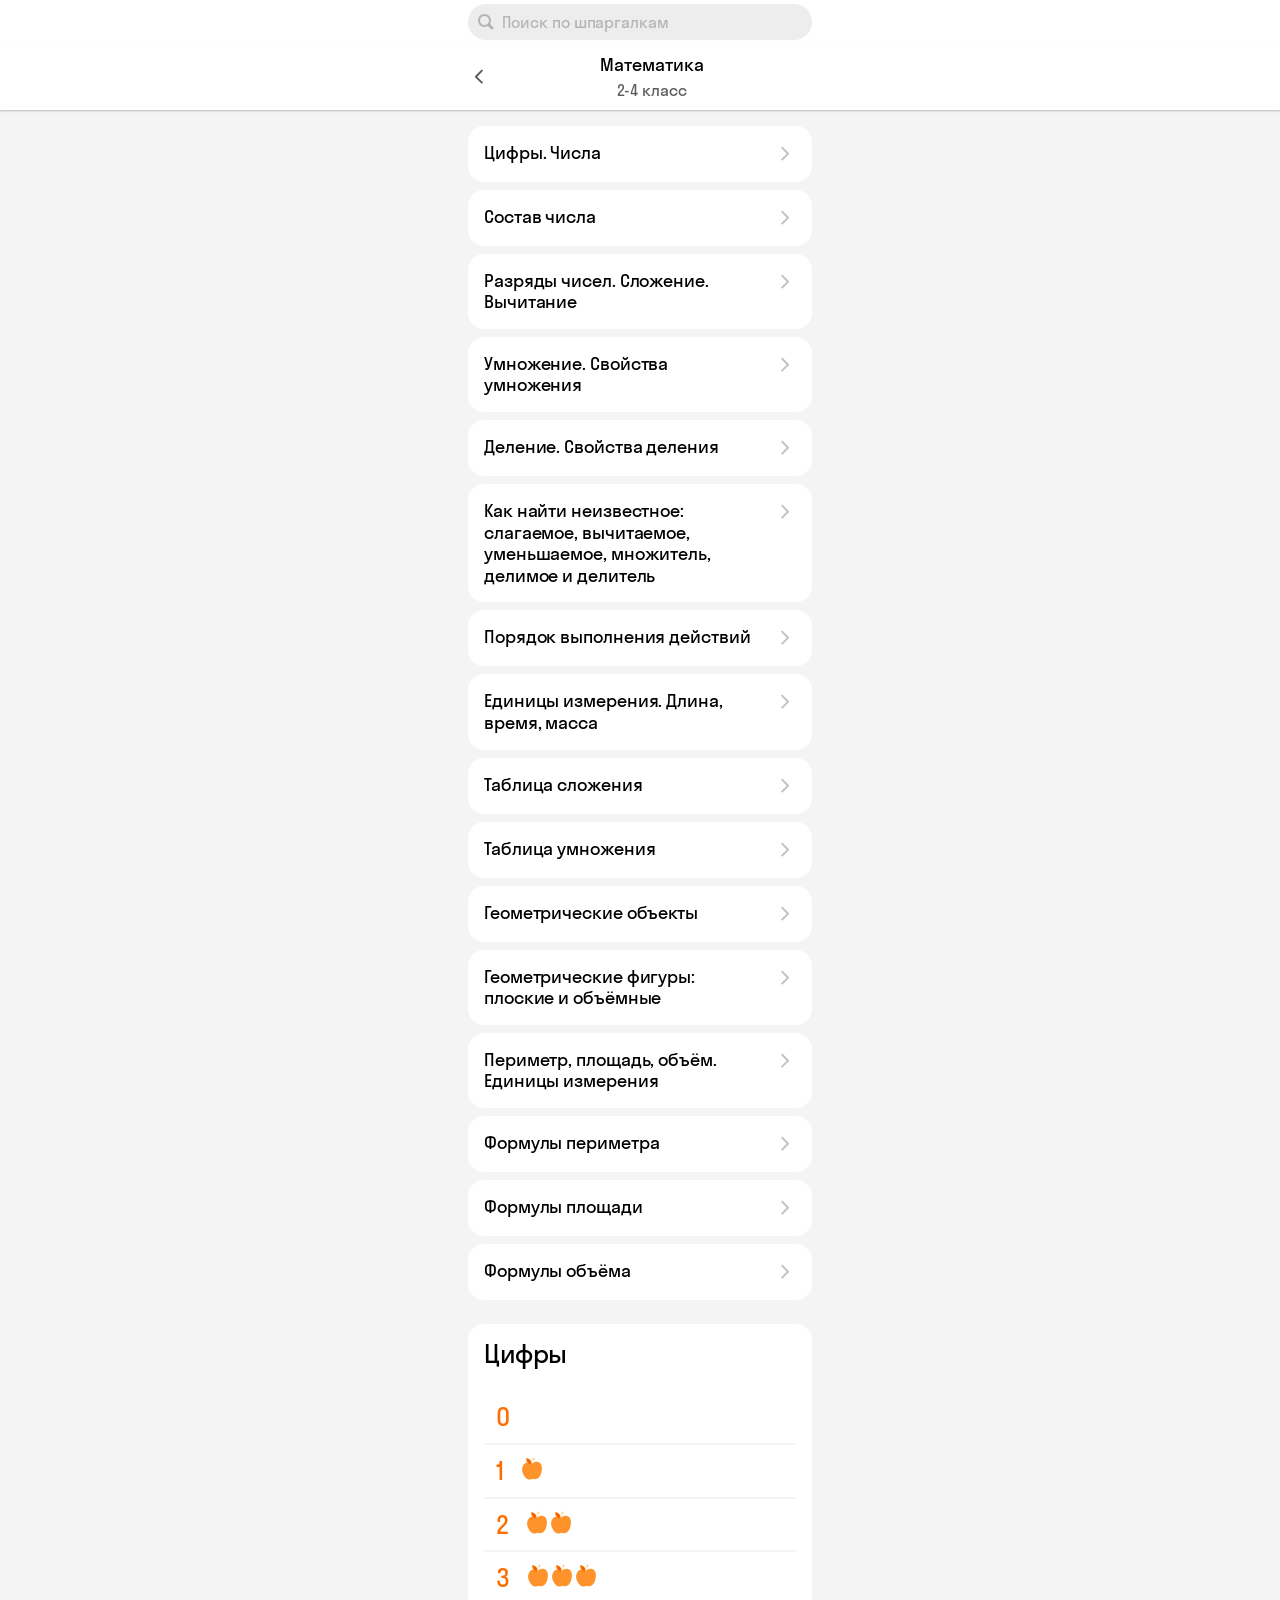
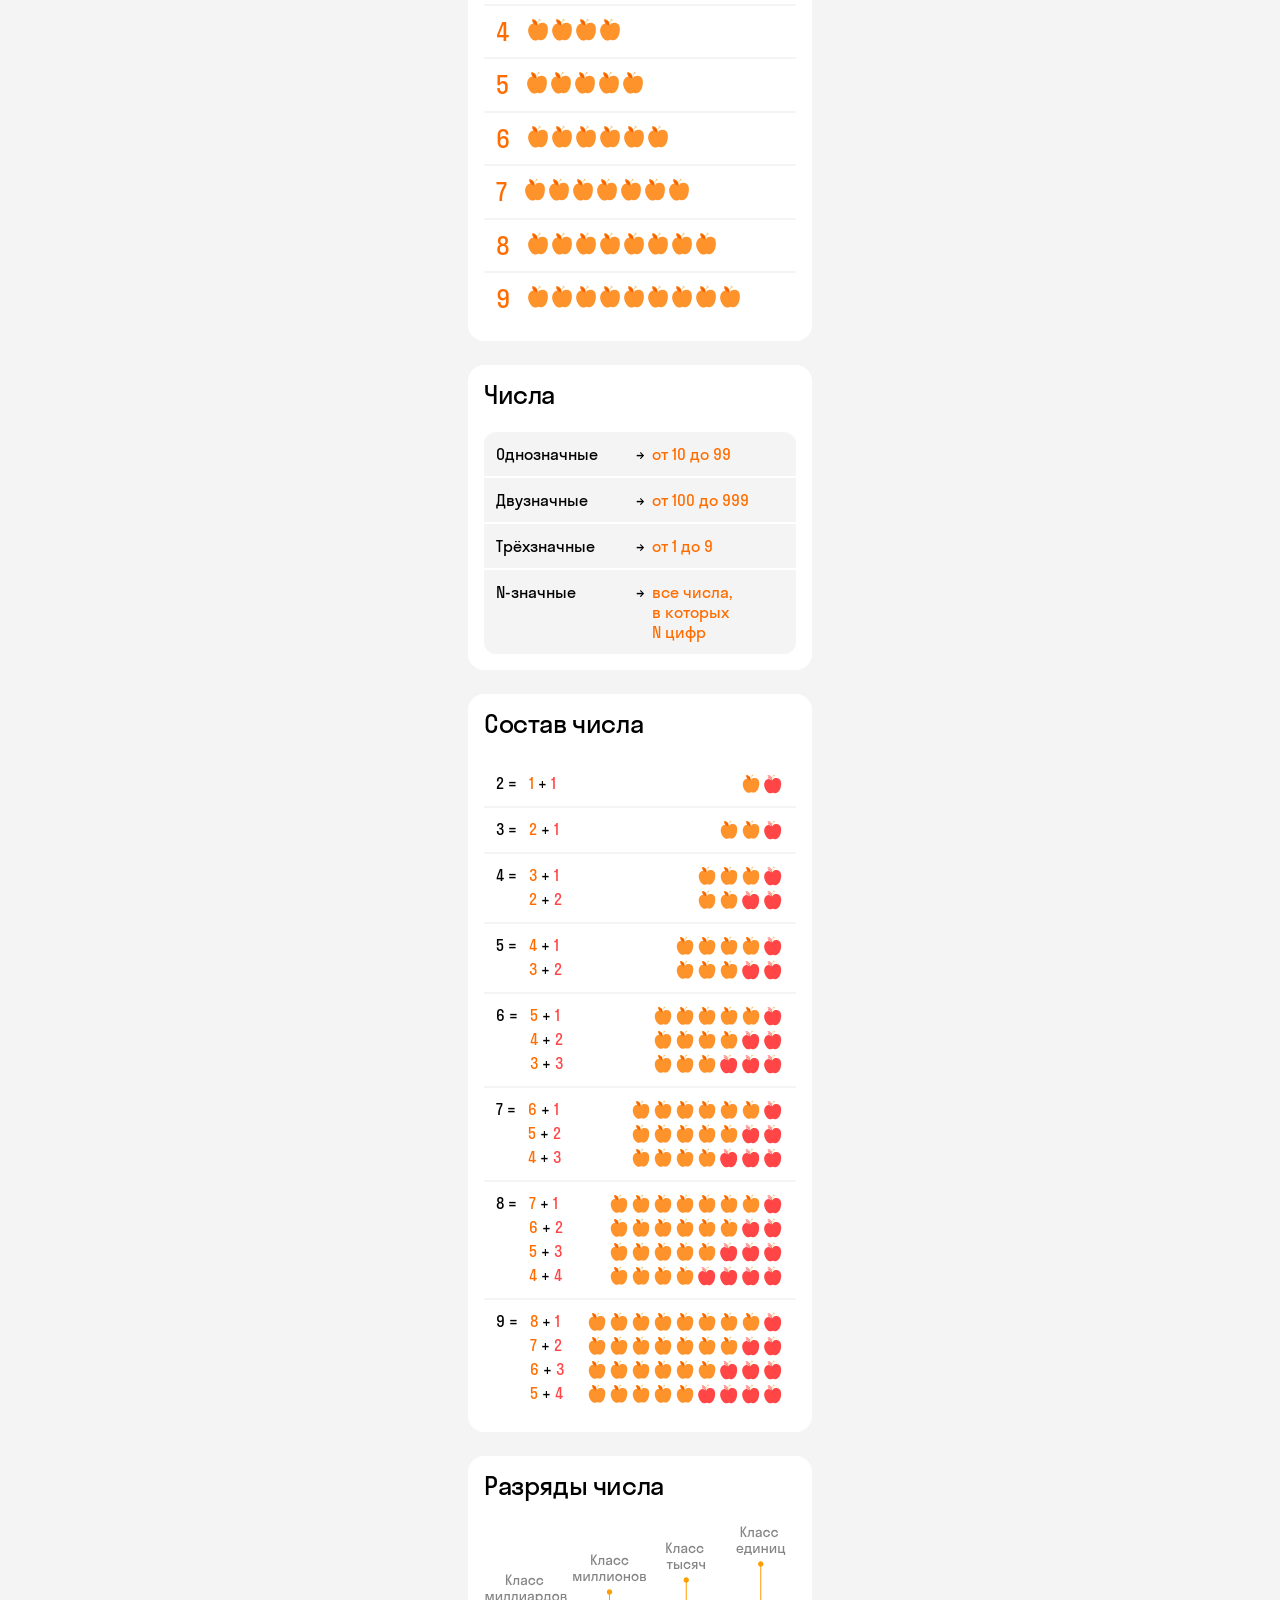
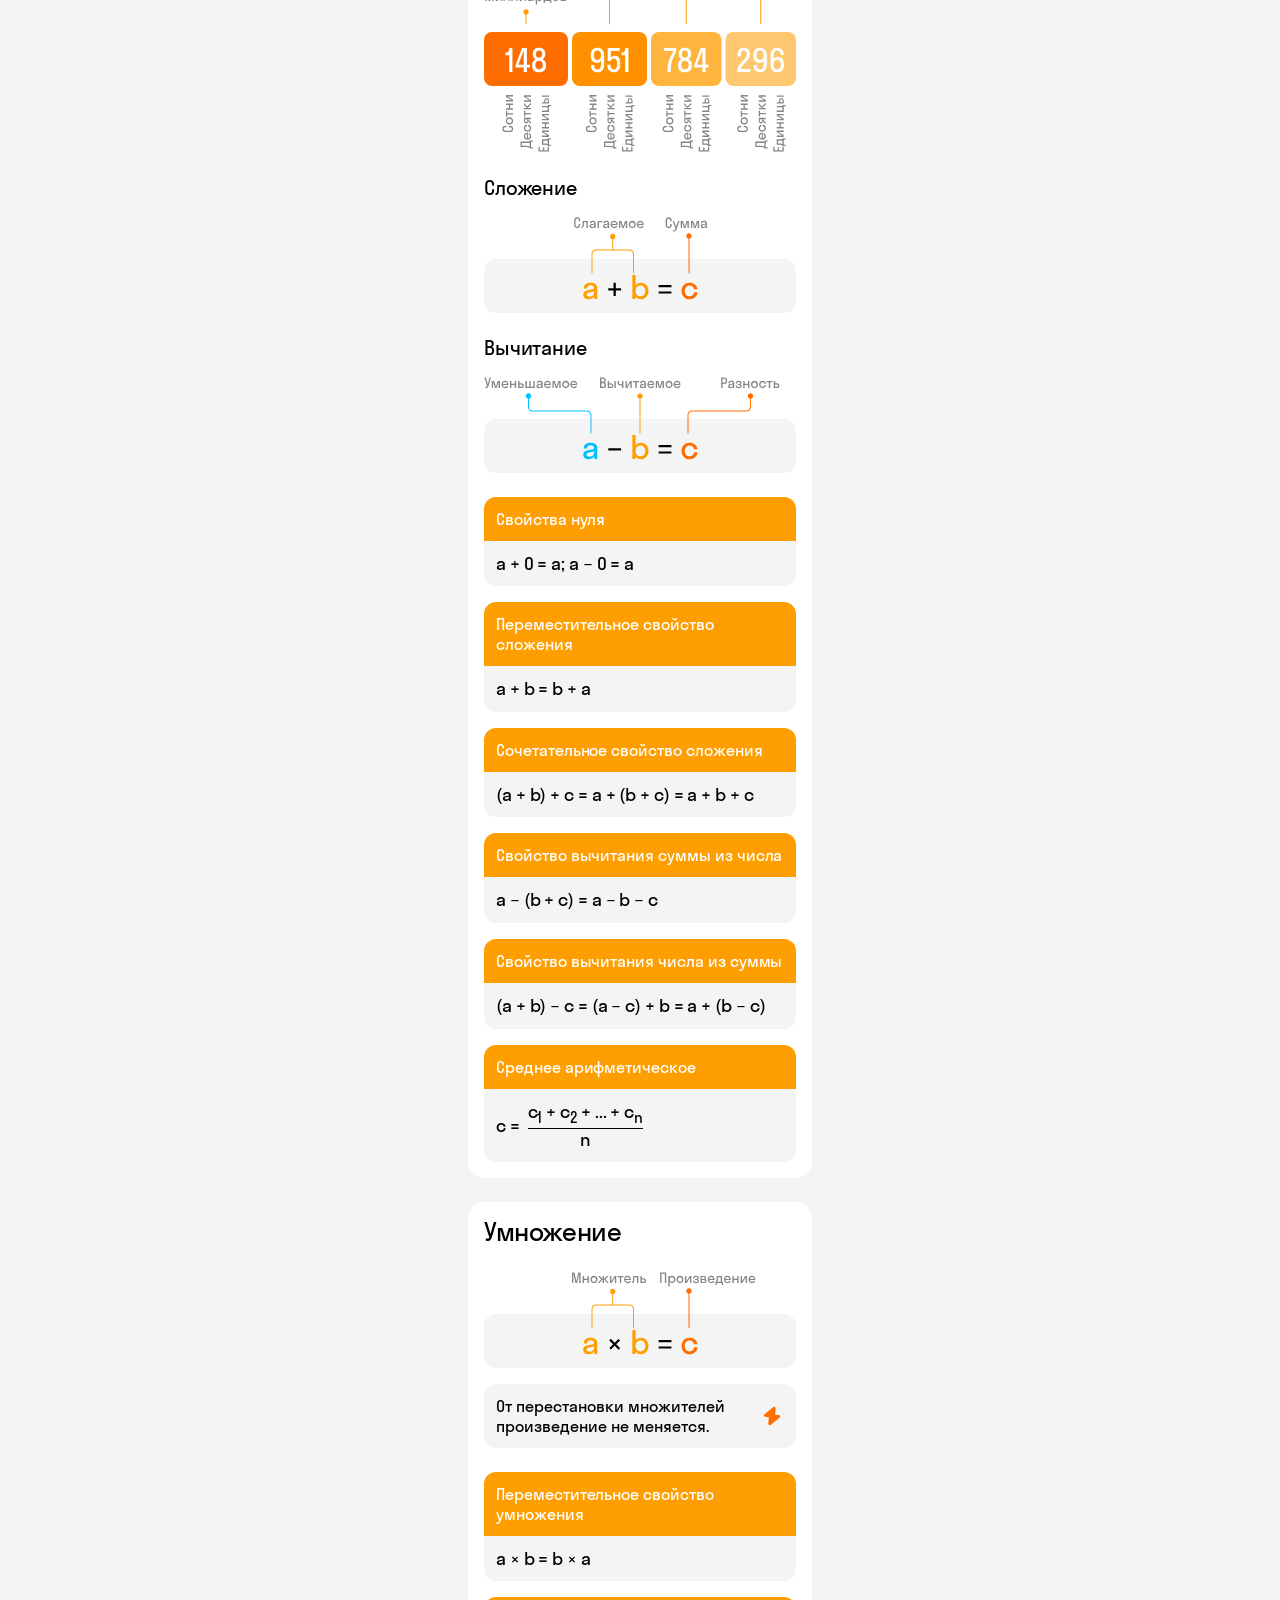
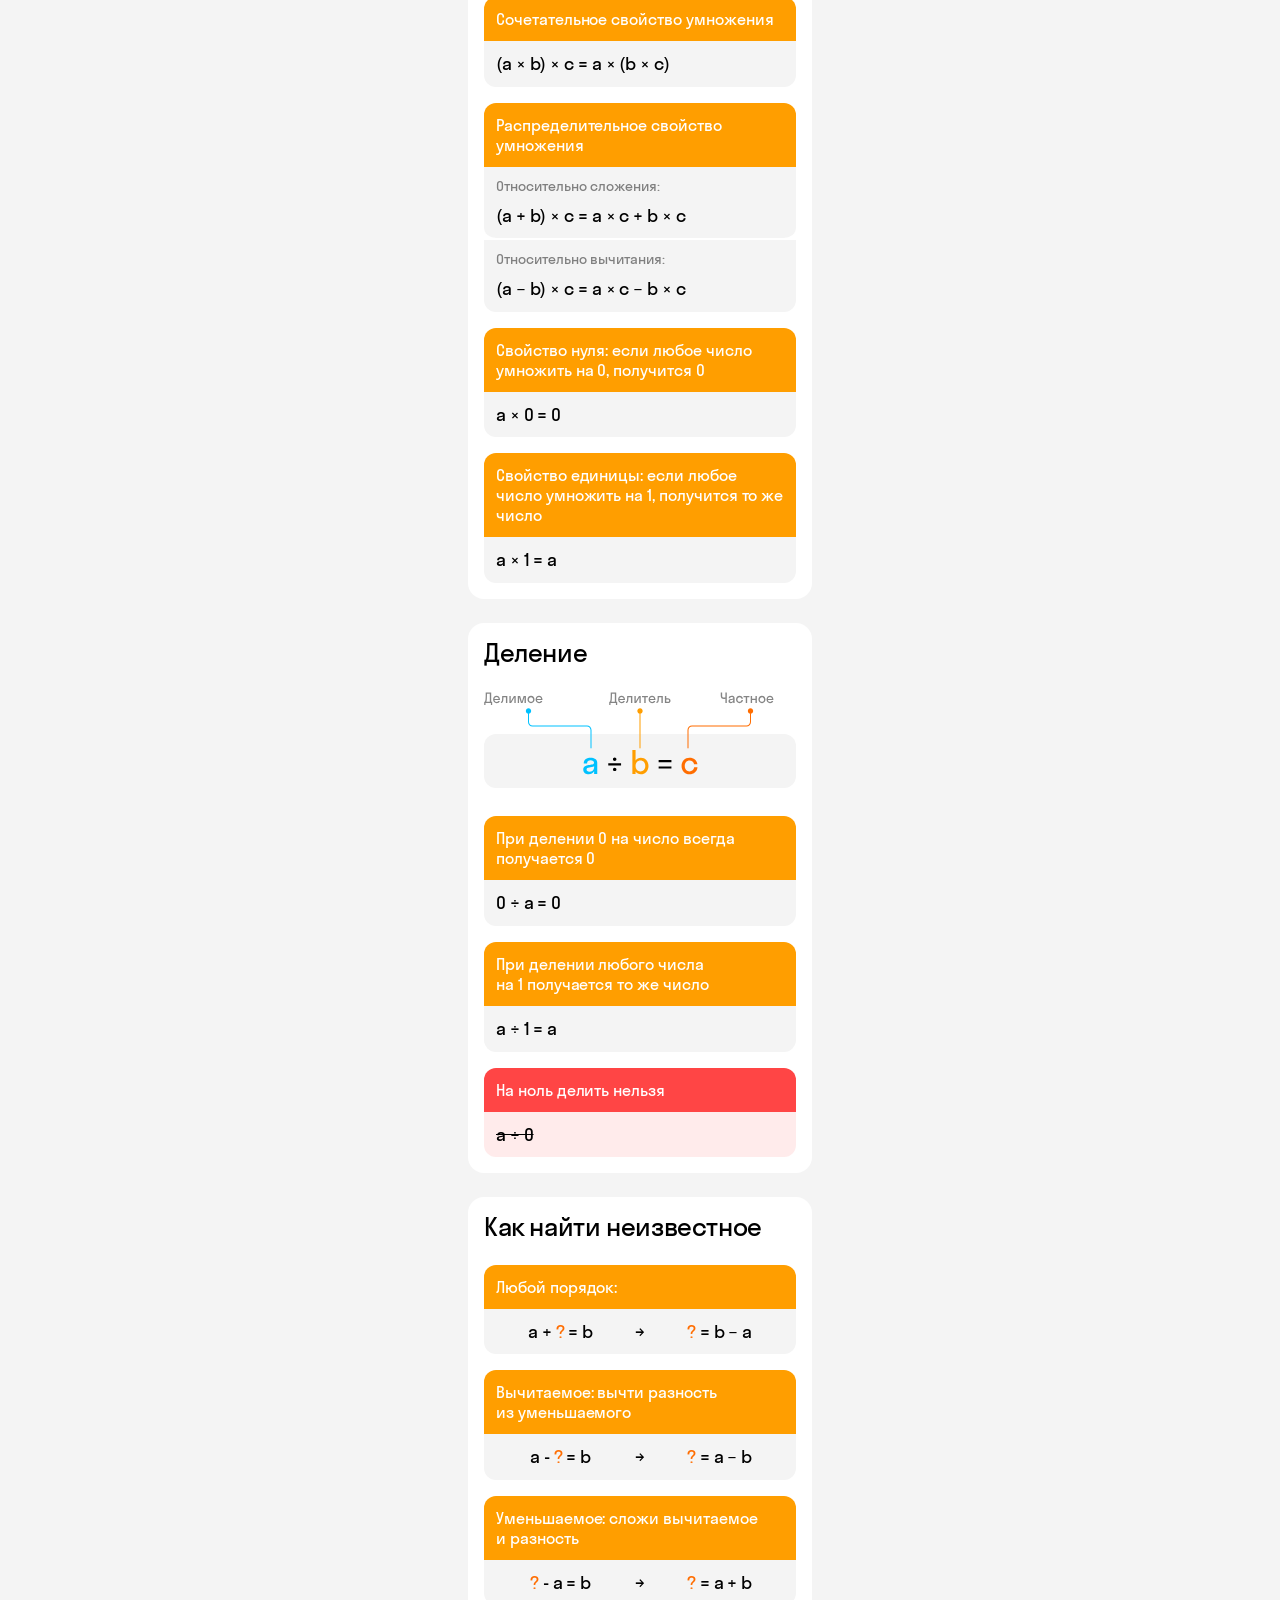
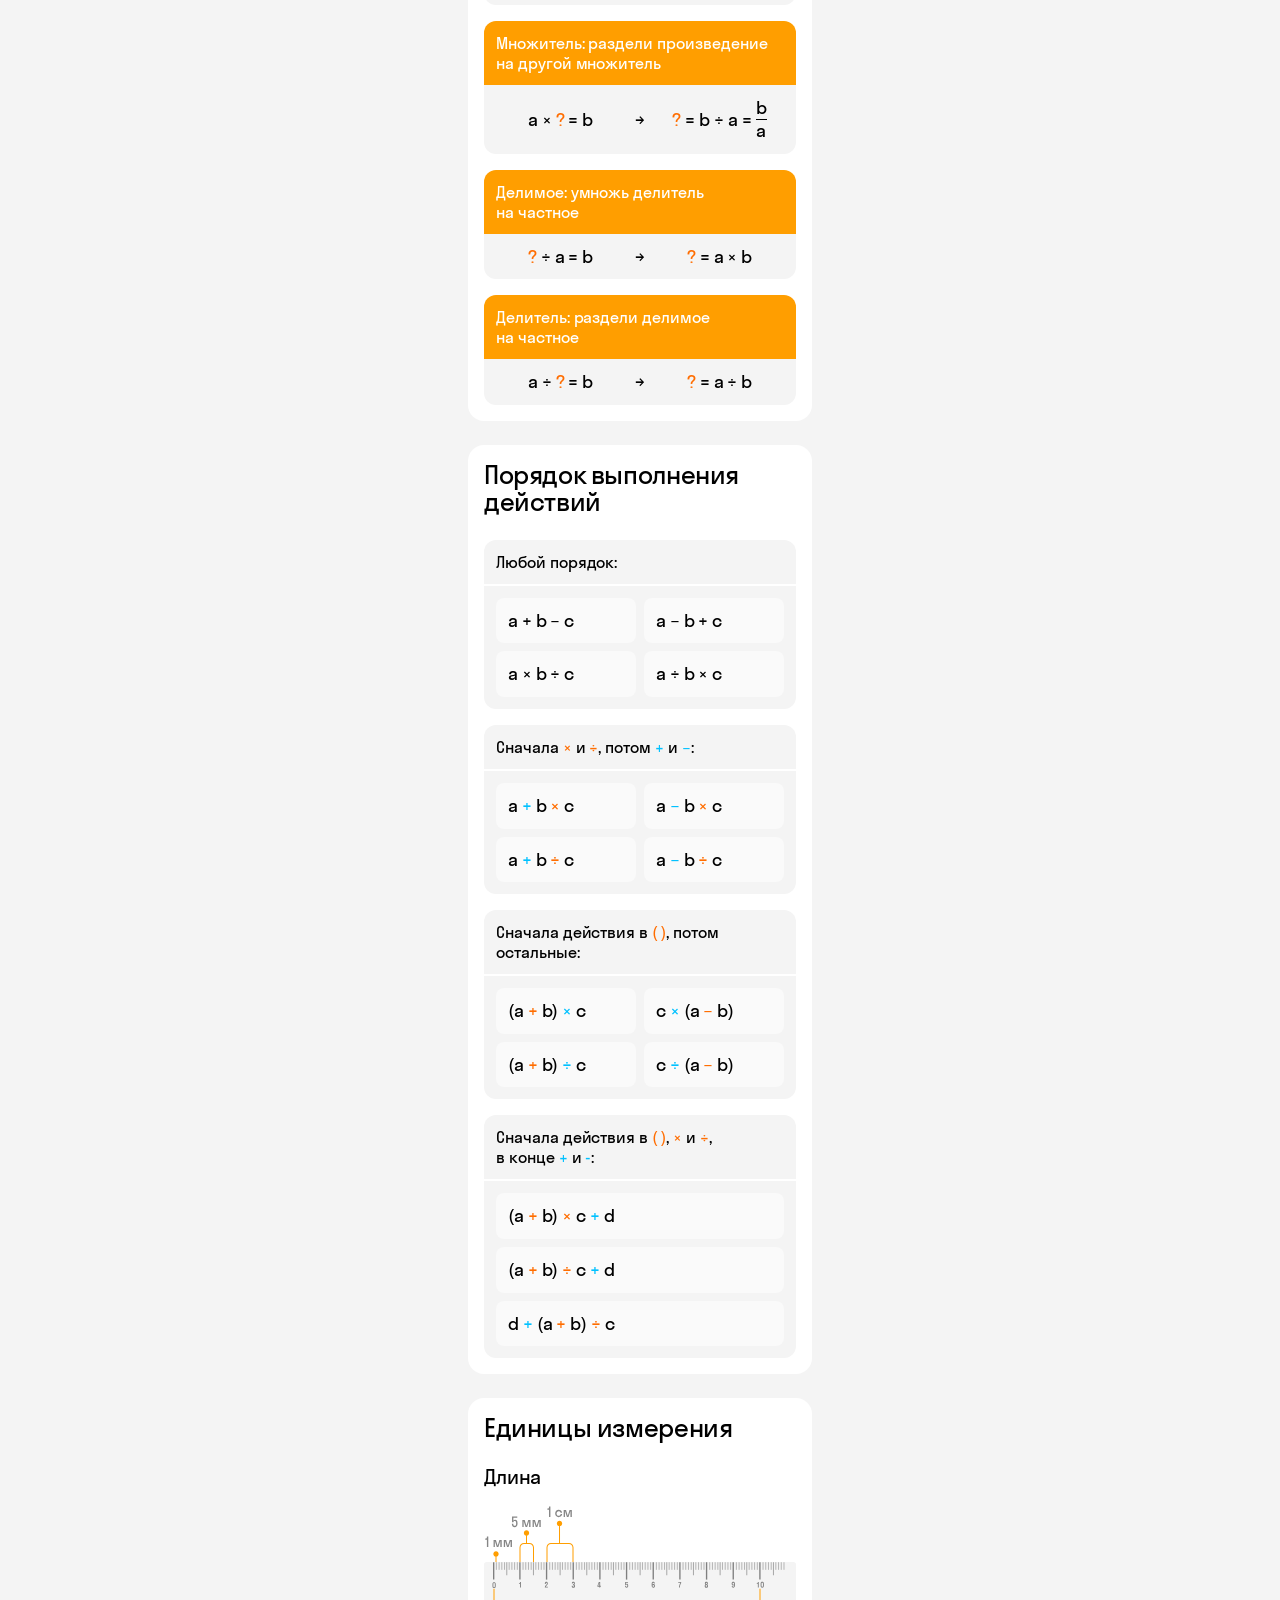
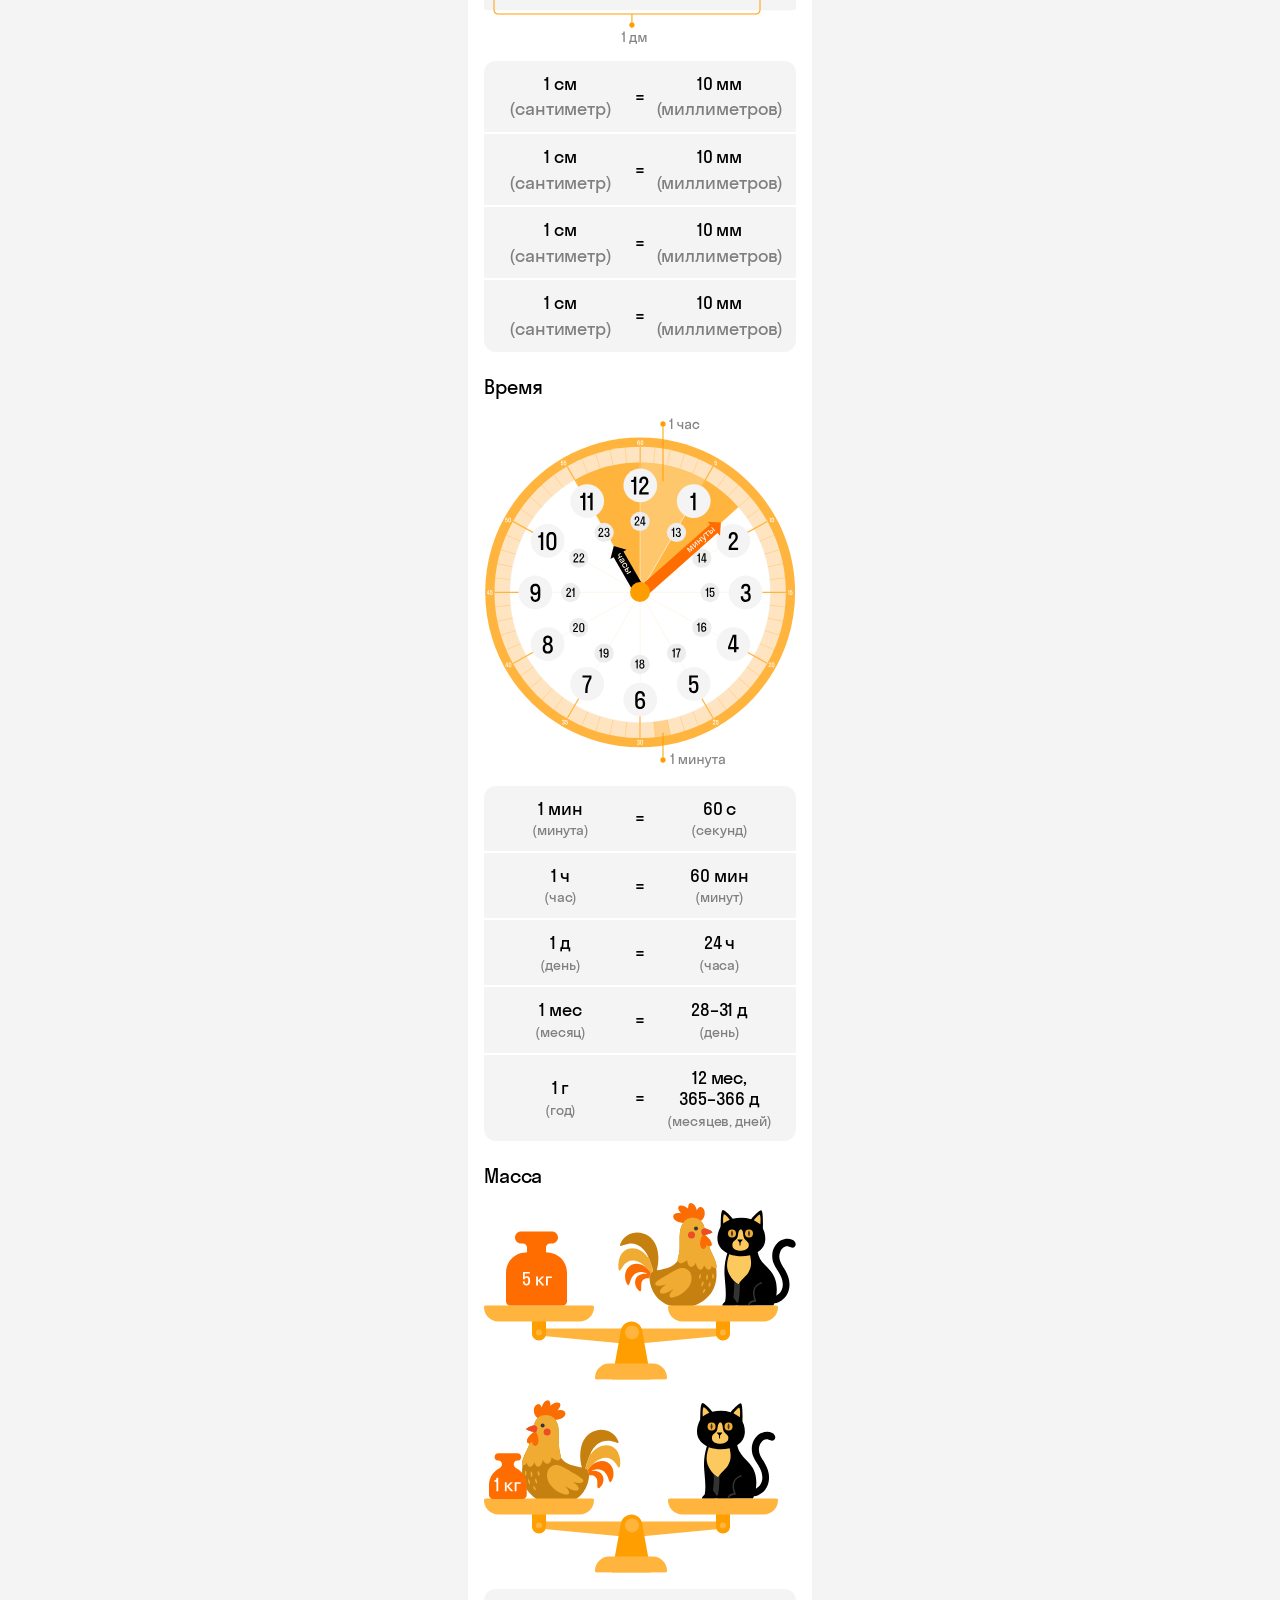
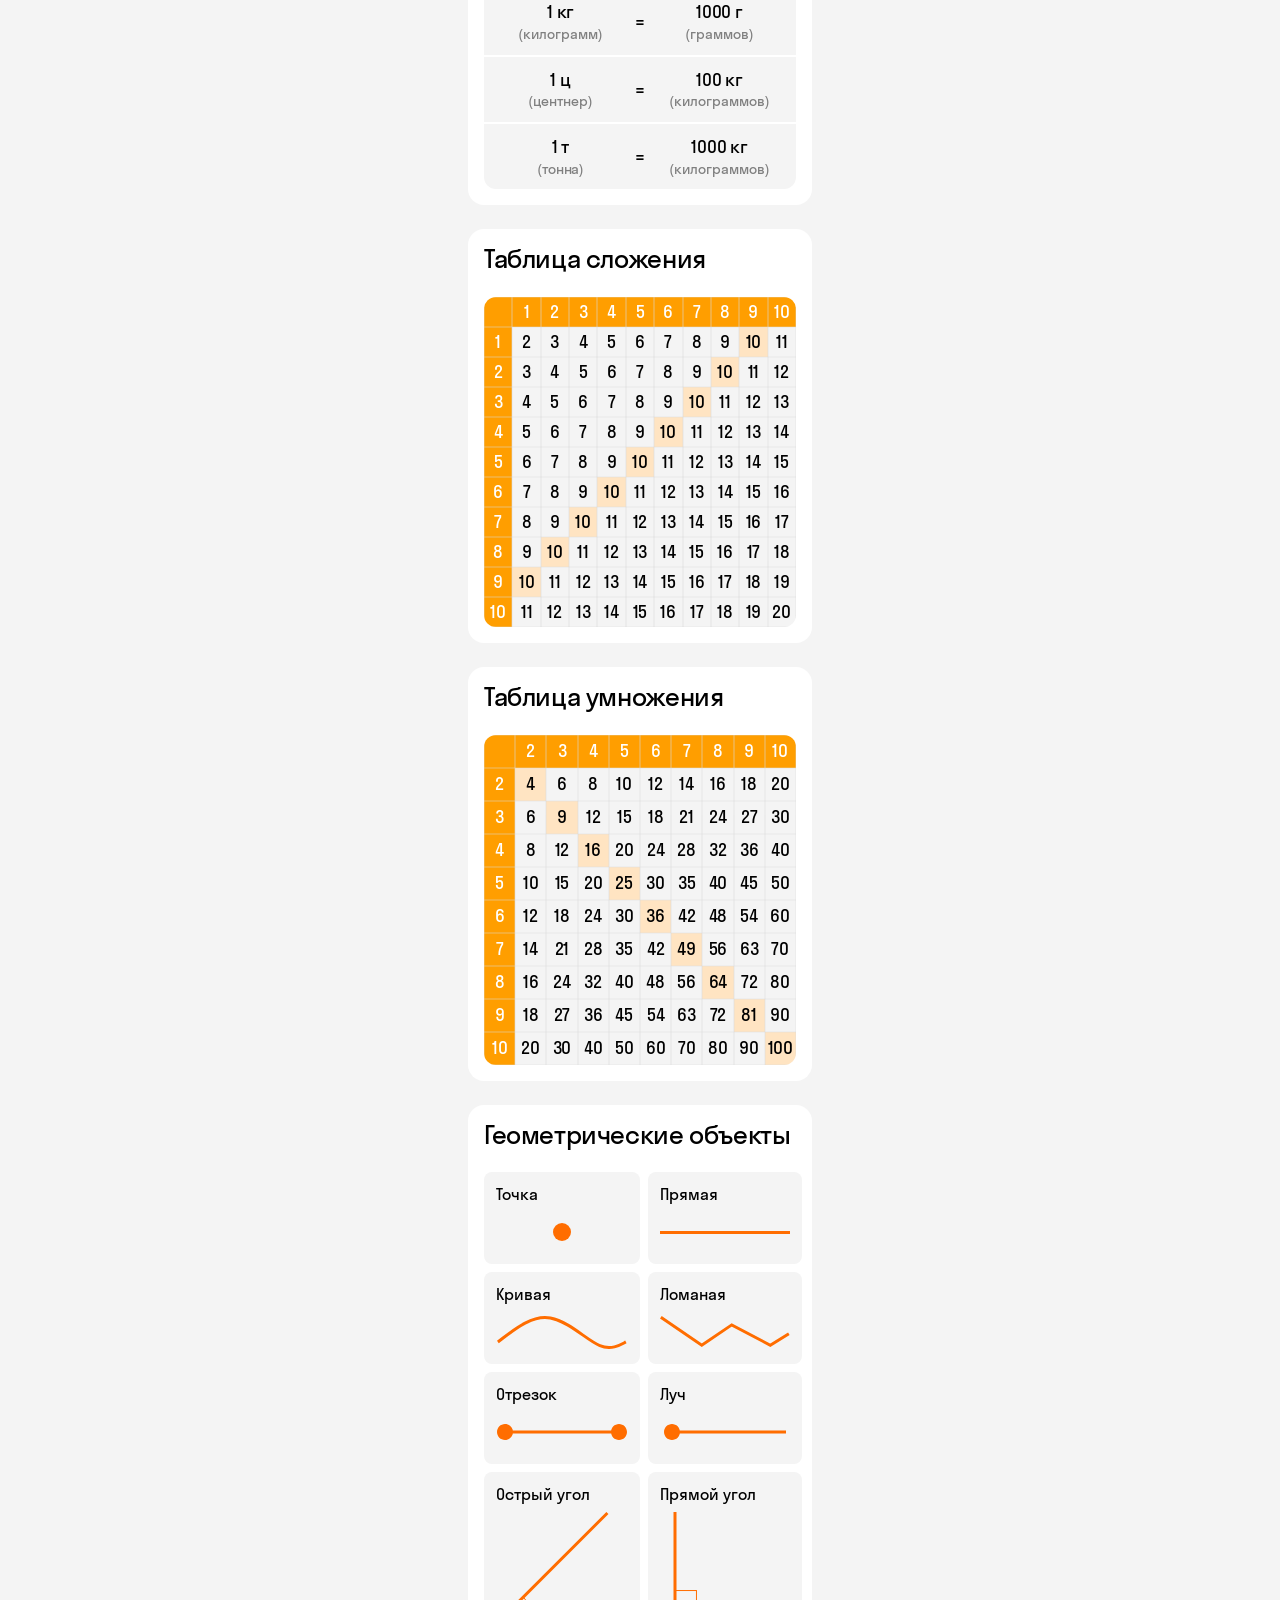
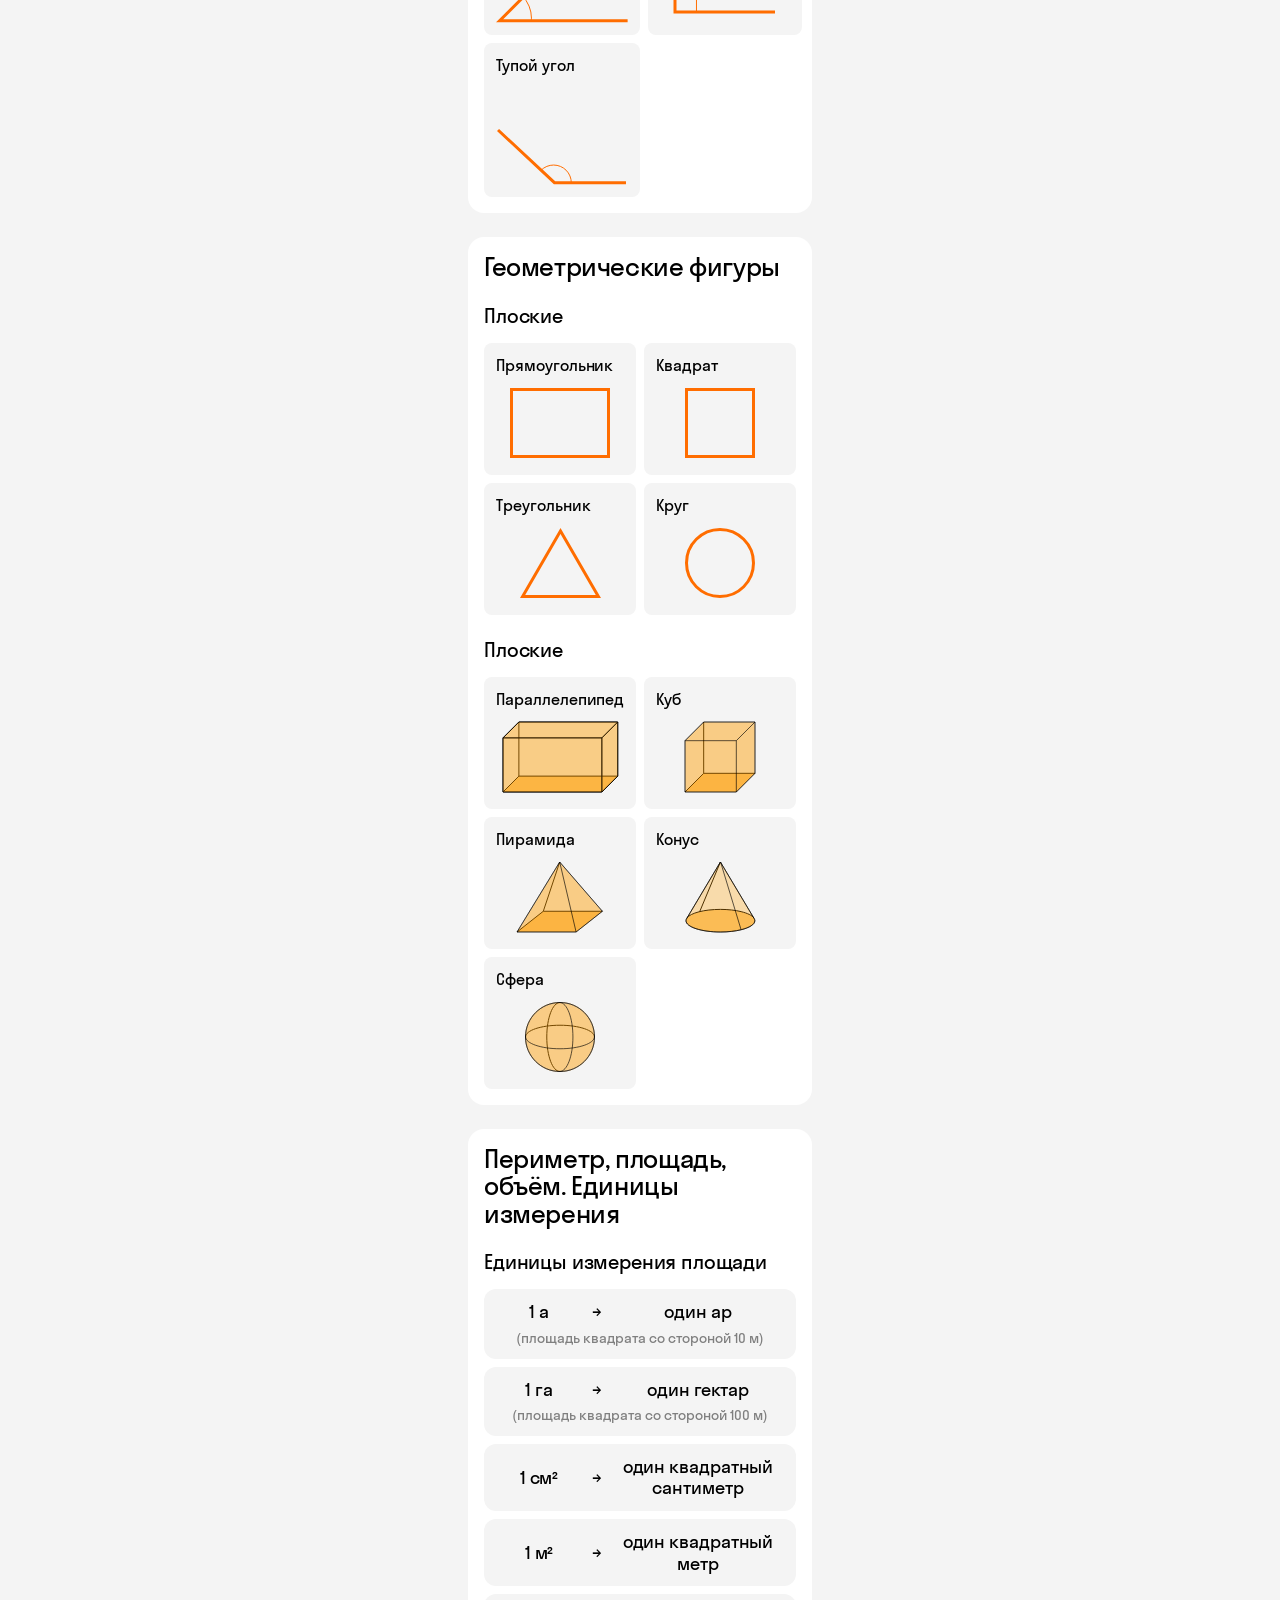
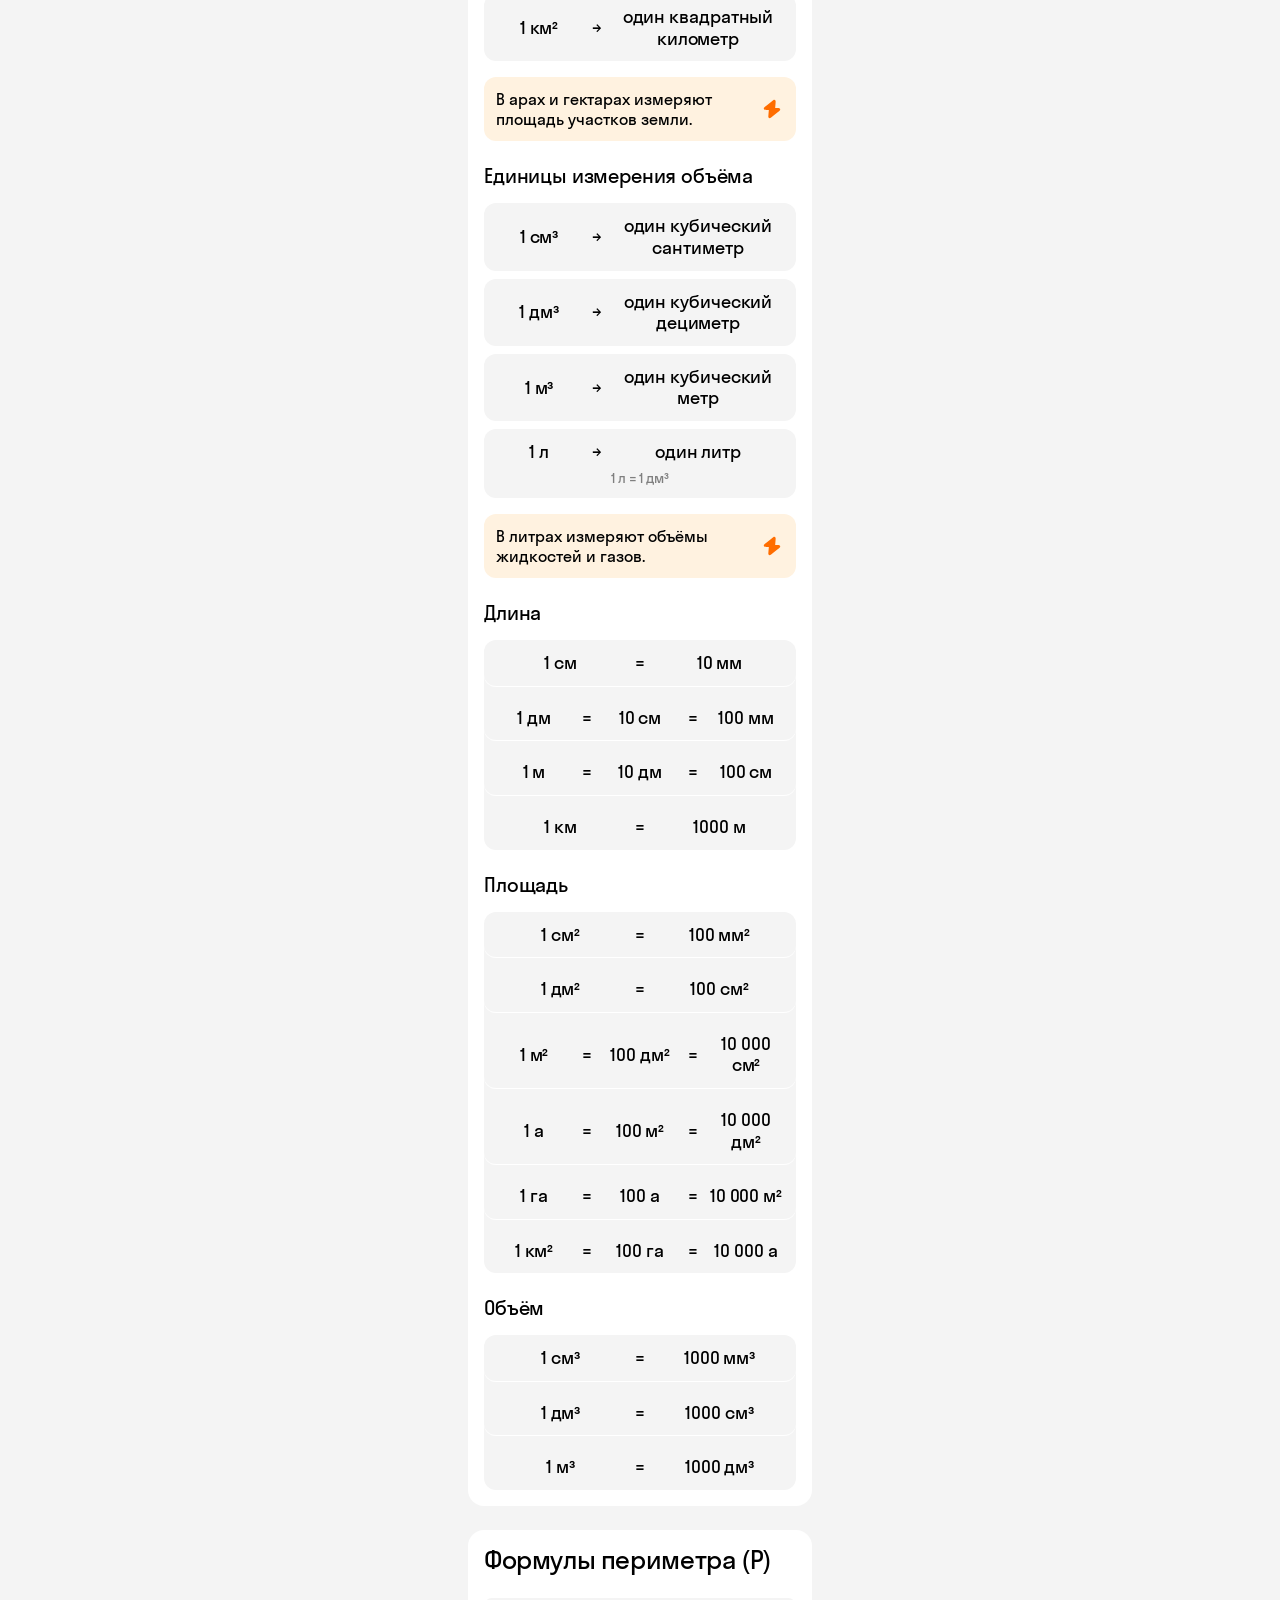
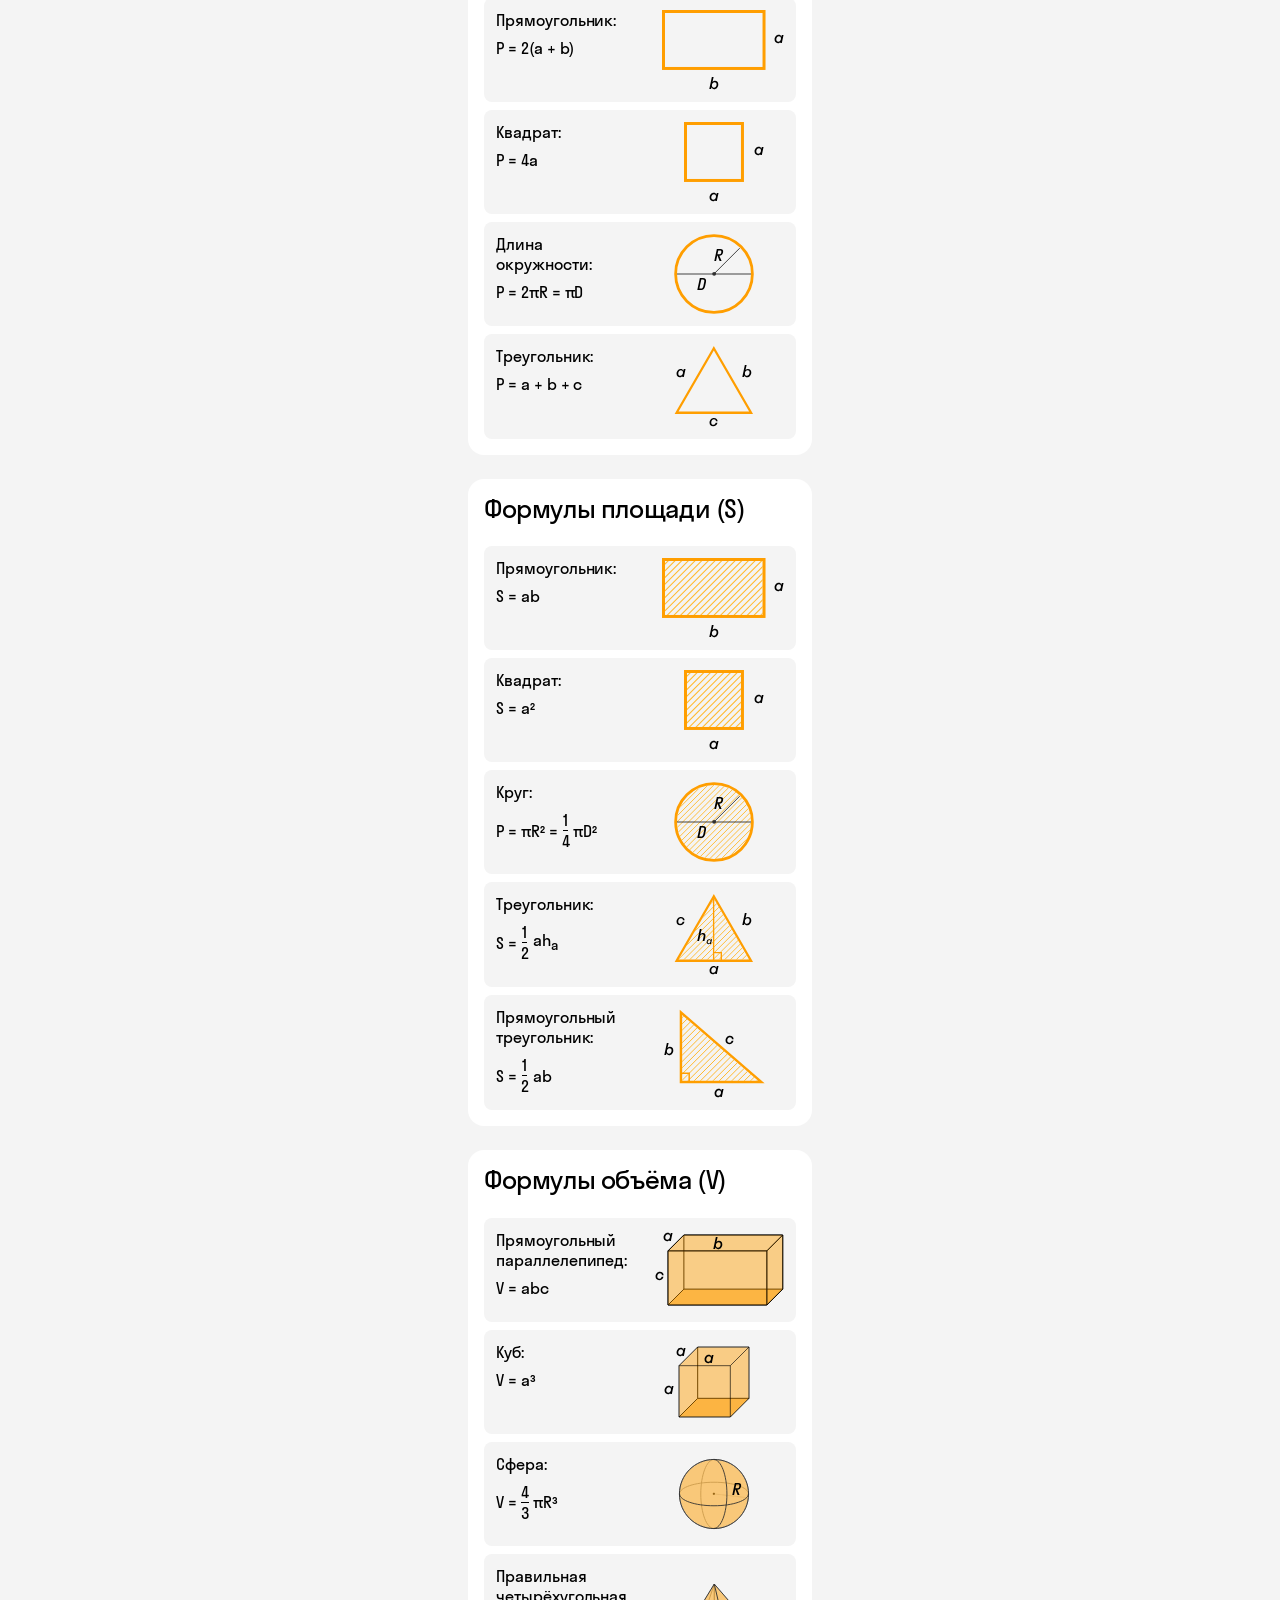
==== commit 1f5bf9b2: "v0.1.4 math 2-4 full done" ====
--- a/pages/math-2-4.html
+++ b/pages/math-2-4.html
@@ -70,7 +70,7 @@
         data-page="math-2-4.html"
       ></section>
 
-      <section class="cheats">
+      <section class="cheats__list">
         <div id="digits-numbers" class="cheats__item">
           <h3 class="cheat__title font-xxl">Цифры</h3>
           <div class="cheat__content">
@@ -523,7 +523,7 @@
           <div class="cheat__content">
             <div class="mult__block">
               <img class="mult__example" src="../imgs/multiplication.svg" />
-              <div class="mult__hint">
+              <div class="block__hint">
                 <div class="hint__text">
                   От перестановки множителей произведение не меняется.
                 </div>
@@ -825,6 +825,1132 @@
             </section>
           </div>
         </div>
+
+        <div id="units" class="cheats__item">
+          <h3 class="cheat__title font-xxl">Единицы измерения</h3>
+          <div class="cheat__content">
+            <div class="units__length">
+              <h4 class="length__title font-l">Длина</h4>
+              <img class="length__example" src="../imgs/units__length.svg" />
+              <section class="props__list">
+                <div class="props__item">
+                  <div class="props__example font-m">
+                    <div class="example__part">
+                      1 см
+                      <label class="props__example-label">(сантиметр)</label>
+                    </div>
+                    =
+                    <div class="example__part">
+                      10 мм
+                      <label class="props__example-label">(миллиметров)</label>
+                    </div>
+                  </div>
+
+                  <div class="props__example font-m">
+                    <div class="example__part">
+                      1 см
+                      <label class="props__example-label">(сантиметр)</label>
+                    </div>
+                    =
+                    <div class="example__part">
+                      10 мм
+                      <label class="props__example-label">(миллиметров)</label>
+                    </div>
+                  </div>
+
+                  <div class="props__example font-m">
+                    <div class="example__part">
+                      1 см
+                      <label class="props__example-label">(сантиметр)</label>
+                    </div>
+                    =
+                    <div class="example__part">
+                      10 мм
+                      <label class="props__example-label">(миллиметров)</label>
+                    </div>
+                  </div>
+
+                  <div class="props__example font-m">
+                    <div class="example__part">
+                      1 см
+                      <label class="props__example-label">(сантиметр)</label>
+                    </div>
+                    =
+                    <div class="example__part">
+                      10 мм
+                      <label class="props__example-label">(миллиметров)</label>
+                    </div>
+                  </div>
+                </div>
+              </section>
+            </div>
+
+            <div class="units__time">
+              <h4 class="time__title font-l">Время</h4>
+              <img class="time__example" src="../imgs/units__time.svg" />
+              <section class="props__list">
+                <div class="props__item">
+                  <div class="props__example font-m">
+                    <div class="example__part">
+                      1 мин
+                      <label class="props__example-label font-xs"
+                        >(минута)</label
+                      >
+                    </div>
+                    =
+                    <div class="example__part">
+                      60 с
+                      <label class="props__example-label font-xs"
+                        >(секунд)</label
+                      >
+                    </div>
+                  </div>
+
+                  <div class="props__example font-m">
+                    <div class="example__part">
+                      1 ч
+                      <label class="props__example-label font-xs">(час)</label>
+                    </div>
+                    =
+                    <div class="example__part">
+                      60 мин
+                      <label class="props__example-label font-xs"
+                        >(минут)</label
+                      >
+                    </div>
+                  </div>
+
+                  <div class="props__example font-m">
+                    <div class="example__part">
+                      1 д
+                      <label class="props__example-label font-xs">(день)</label>
+                    </div>
+                    =
+                    <div class="example__part">
+                      24 ч
+                      <label class="props__example-label font-xs">(часа)</label>
+                    </div>
+                  </div>
+
+                  <div class="props__example font-m">
+                    <div class="example__part">
+                      1 мес
+                      <label class="props__example-label font-xs"
+                        >(месяц)</label
+                      >
+                    </div>
+                    =
+                    <div class="example__part">
+                      28–31 д
+                      <label class="props__example-label font-xs">(день)</label>
+                    </div>
+                  </div>
+
+                  <div class="props__example font-m">
+                    <div class="example__part">
+                      1 г
+                      <label class="props__example-label font-xs">(год)</label>
+                    </div>
+                    =
+                    <div class="example__part">
+                      12 мес,<br />365–366 д
+                      <label class="props__example-label font-xs"
+                        >(месяцев, дней)</label
+                      >
+                    </div>
+                  </div>
+                </div>
+              </section>
+            </div>
+
+            <div class="units__weight">
+              <h4 class="weight__title font-l">Масса</h4>
+              <img class="weight__example" src="../imgs/units__weight.svg" />
+              <img class="weight__example" src="../imgs/units__weight2.svg" />
+              <section class="props__list">
+                <div class="props__item">
+                  <div class="props__example font-m">
+                    <div class="example__part">
+                      1 кг
+                      <label class="props__example-label font-xs"
+                        >(килограмм)</label
+                      >
+                    </div>
+                    =
+                    <div class="example__part">
+                      1000 г
+                      <label class="props__example-label font-xs"
+                        >(граммов)</label
+                      >
+                    </div>
+                  </div>
+
+                  <div class="props__example font-m">
+                    <div class="example__part">
+                      1 ц
+                      <label class="props__example-label font-xs"
+                        >(центнер)</label
+                      >
+                    </div>
+                    =
+                    <div class="example__part">
+                      100 кг
+                      <label class="props__example-label font-xs"
+                        >(килограммов)</label
+                      >
+                    </div>
+                  </div>
+
+                  <div class="props__example font-m">
+                    <div class="example__part">
+                      1 т
+                      <label class="props__example-label font-xs"
+                        >(тонна)</label
+                      >
+                    </div>
+                    =
+                    <div class="example__part">
+                      1000 кг
+                      <label class="props__example-label font-xs"
+                        >(килограммов)</label
+                      >
+                    </div>
+                  </div>
+                </div>
+              </section>
+            </div>
+          </div>
+        </div>
+
+        <div id="addition-table" class="cheats__item">
+          <h3 class="cheat__title font-xxl">Таблица сложения</h3>
+
+          <div class="cheat__content">
+            <div
+              class="fact-table"
+              data-operation="add"
+              data-from="1"
+              data-to="10"
+              data-highlight="sum-10"
+              data-label="Таблица сложения от 1 до 10"
+            >
+              <div class="fact-table__grid" role="grid"></div>
+            </div>
+          </div>
+        </div>
+
+        <div id="multiplication-table" class="cheats__item">
+          <h3 class="cheat__title font-xxl">Таблица умножения</h3>
+
+          <div class="cheat__content">
+            <div
+              class="fact-table"
+              data-operation="multiply"
+              data-from="2"
+              data-to="10"
+              data-highlight="diagonal"
+              data-label="Таблица умножения от 2 до 10"
+            >
+              <div class="fact-table__grid" role="grid"></div>
+            </div>
+          </div>
+        </div>
+
+        <div id="geometry-objects" class="cheats__item">
+          <h3 class="cheat__title font-xxl">Геометрические объекты</h3>
+
+          <div class="geometry__content">
+            <div class="geometry__object">
+              <div class="object__name font-s">Точка</div>
+              <div class="object__visual">
+                <div class="object__dot"></div>
+              </div>
+            </div>
+            <div class="geometry__object">
+              <div class="object__name font-s">Прямая</div>
+              <div class="object__visual">
+                <div class="object__line"></div>
+              </div>
+            </div>
+
+            <div class="geometry__object">
+              <div class="object__name font-s">Кривая</div>
+              <div class="object__visual">
+                <svg
+                  xmlns="http://www.w3.org/2000/svg"
+                  width="130"
+                  height="33"
+                  viewBox="0 0 130 33"
+                  fill="none"
+                >
+                  <path
+                    d="M0.888672 25.9555C13.1737 16.913 33.9921 -1.94176 53.4128 2.04656C72.8335 6.03488 89.5829 24.1077 102.847 29.6341C114.985 34.6912 124.696 28.1013 128.889 25.9555"
+                    stroke="var(--orange)"
+                    stroke-width="3"
+                  />
+                </svg>
+              </div>
+            </div>
+            <div class="geometry__object">
+              <div class="object__name font-s">Ломаная</div>
+              <div class="object__visual">
+                <svg
+                  xmlns="http://www.w3.org/2000/svg"
+                  width="130"
+                  height="32"
+                  viewBox="0 0 130 32"
+                  fill="none"
+                >
+                  <path
+                    d="M0.847656 1.23792L41.7696 29.2379L71.7473 8.87428L110.29 29.2379L128.848 17.7834"
+                    stroke="var(--orange)"
+                    stroke-width="3"
+                  />
+                </svg>
+              </div>
+            </div>
+
+            <div class="geometry__object">
+              <div class="object__name font-s">Отрезок</div>
+              <div class="object__visual">
+                <svg
+                  xmlns="http://www.w3.org/2000/svg"
+                  width="130"
+                  height="16"
+                  viewBox="0 0 130 16"
+                  fill="none"
+                >
+                  <path
+                    d="M0 8C0 12.4183 3.58172 16 8 16C12.4183 16 16 12.4183 16 8C16 3.58172 12.4183 0 8 0C3.58172 0 0 3.58172 0 8ZM114 8C114 12.4183 117.582 16 122 16C126.418 16 130 12.4183 130 8C130 3.58172 126.418 0 122 0C117.582 0 114 3.58172 114 8ZM8 8V9.5H122V8V6.5H8V8Z"
+                    fill="var(--orange)"
+                  />
+                </svg>
+              </div>
+            </div>
+            <div class="geometry__object">
+              <div class="object__name font-s">Луч</div>
+              <div class="object__visual">
+                <svg
+                  xmlns="http://www.w3.org/2000/svg"
+                  width="122"
+                  height="16"
+                  viewBox="0 0 122 16"
+                  fill="none"
+                >
+                  <path
+                    d="M0 8C0 12.4183 3.58172 16 8 16C12.4183 16 16 12.4183 16 8C16 3.58172 12.4183 0 8 0C3.58172 0 0 3.58172 0 8ZM8 8V9.5H122V8V6.5H8V8Z"
+                    fill="var(--orange)"
+                  />
+                </svg>
+              </div>
+            </div>
+
+            <div class="geometry__object">
+              <div class="object__name font-s">Острый угол</div>
+              <div class="object__visual">
+                <svg
+                  xmlns="http://www.w3.org/2000/svg"
+                  width="132"
+                  height="111"
+                  viewBox="0 0 132 111"
+                  fill="none"
+                >
+                  <path
+                    d="M131.625 108.683H3.625L111.414 1.06152"
+                    stroke="var(--orange)"
+                    stroke-width="3"
+                    stroke-miterlimit="10"
+                  />
+                  <mask
+                    id="mask0_311_6959"
+                    style="mask-type: alpha"
+                    maskUnits="userSpaceOnUse"
+                    x="3"
+                    y="81"
+                    width="39"
+                    height="29"
+                  >
+                    <path
+                      d="M3.625 109.053L31.7482 81.1924L41.473 109.053H3.625Z"
+                      fill="#C4C4C4"
+                    />
+                  </mask>
+                  <g mask="url(#mask0_311_6959)">
+                    <circle
+                      cx="3.88797"
+                      cy="106.161"
+                      r="31.5657"
+                      stroke="var(--orange)"
+                    />
+                  </g>
+                </svg>
+              </div>
+            </div>
+            <div class="geometry__object">
+              <div class="object__name font-s">Прямой угол</div>
+              <div class="object__visual">
+                <svg
+                  xmlns="http://www.w3.org/2000/svg"
+                  width="128"
+                  height="102"
+                  viewBox="0 0 128 102"
+                  fill="none"
+                >
+                  <path
+                    d="M114 100H14V0"
+                    stroke="var(--orange)"
+                    stroke-width="3"
+                    stroke-miterlimit="10"
+                  />
+                  <rect
+                    x="14.5"
+                    y="78.5355"
+                    width="20.9645"
+                    height="20.9645"
+                    stroke="var(--orange)"
+                  />
+                </svg>
+              </div>
+            </div>
+
+            <div class="geometry__object">
+              <div class="object__name font-s">Тупой угол</div>
+              <div class="object__visual">
+                <svg
+                  xmlns="http://www.w3.org/2000/svg"
+                  width="130"
+                  height="102"
+                  viewBox="0 0 130 102"
+                  fill="none"
+                >
+                  <path
+                    d="M128.976 99.6864H57.4731L1.02344 47"
+                    stroke="var(--orange)"
+                    stroke-width="3"
+                    stroke-miterlimit="10"
+                  />
+                  <mask
+                    id="mask0_311_7014"
+                    style="mask-type: alpha"
+                    maskUnits="userSpaceOnUse"
+                    x="40"
+                    y="74"
+                    width="50"
+                    height="26"
+                  >
+                    <path
+                      d="M57.2184 100H89.3757L64.3645 74.8399L40.0977 83.6236L57.2184 100Z"
+                      fill="#C4C4C4"
+                    />
+                  </mask>
+                  <g mask="url(#mask0_311_7014)">
+                    <circle
+                      cx="56.6219"
+                      cy="99.7022"
+                      r="17.6629"
+                      stroke="var(--orange)"
+                    />
+                  </g>
+                </svg>
+              </div>
+            </div>
+          </div>
+        </div>
+
+        <div id="figures" class="cheats__item">
+          <h3 class="cheat__title font-xxl">Геометрические фигуры</h3>
+
+          <section class="figures__dimensions">
+            <div class="figures__flat">
+              <h4 class="figures__title font-l">Плоские</h4>
+              <div class="geometry__content">
+                <div class="geometry__object">
+                  <div class="object__name font-s">Прямоугольник</div>
+                  <div class="object__visual">
+                    <svg
+                      xmlns="http://www.w3.org/2000/svg"
+                      width="128"
+                      height="80"
+                      viewBox="0 0 128 80"
+                      fill="none"
+                    >
+                      <rect
+                        x="15.5"
+                        y="6.5"
+                        width="97"
+                        height="67"
+                        stroke="#FF6D00"
+                        stroke-width="3"
+                      />
+                    </svg>
+                  </div>
+                </div>
+                <div class="geometry__object">
+                  <div class="object__name font-s">Квадрат</div>
+                  <div class="object__visual">
+                    <svg
+                      xmlns="http://www.w3.org/2000/svg"
+                      width="128"
+                      height="80"
+                      viewBox="0 0 128 80"
+                      fill="none"
+                    >
+                      <rect
+                        x="30.5"
+                        y="6.5"
+                        width="67"
+                        height="67"
+                        stroke="#FF6D00"
+                        stroke-width="3"
+                      />
+                    </svg>
+                  </div>
+                </div>
+
+                <div class="geometry__object">
+                  <div class="object__name font-s">Треугольник</div>
+                  <div class="object__visual">
+                    <svg
+                      xmlns="http://www.w3.org/2000/svg"
+                      width="128"
+                      height="80"
+                      viewBox="0 0 128 80"
+                      fill="none"
+                    >
+                      <path
+                        d="M102.398 73.5H26.6016L64.5 7.99512L102.398 73.5Z"
+                        stroke="#FF6D00"
+                        stroke-width="3"
+                      />
+                    </svg>
+                  </div>
+                </div>
+                <div class="geometry__object">
+                  <div class="object__name font-s">Круг</div>
+                  <div class="object__visual">
+                    <svg
+                      xmlns="http://www.w3.org/2000/svg"
+                      width="128"
+                      height="80"
+                      viewBox="0 0 128 80"
+                      fill="none"
+                    >
+                      <circle
+                        cx="64"
+                        cy="40"
+                        r="33.5"
+                        stroke="#FF6D00"
+                        stroke-width="3"
+                      />
+                    </svg>
+                  </div>
+                </div>
+              </div>
+            </div>
+
+            <div class="figures__3d">
+              <h4 class="figures__title font-l">Плоские</h4>
+              <div class="geometry__content">
+                <div class="geometry__object">
+                  <div class="object__name font-s">Параллелепипед</div>
+                  <div class="object__visual">
+                    <svg
+                      xmlns="http://www.w3.org/2000/svg"
+                      width="128"
+                      height="80"
+                      viewBox="0 0 128 80"
+                      fill="none"
+                    >
+                      <path
+                        d="M7 74.9976H105.866L121.742 59.1213H22.8763L7 74.9976Z"
+                        fill="#FF9E00"
+                        fill-opacity="0.5"
+                      />
+                      <path
+                        d="M7 20.8763H105.866M7 20.8763V75M7 20.8763L22.8763 5M105.866 20.8763V75M105.866 20.8763L121.742 5M105.866 75H7M105.866 75L121.742 59.1237M7 75L22.8763 59.1237M22.8763 5H121.742M22.8763 5V59.1237M121.742 5V59.1237M121.742 59.1237H22.8763"
+                        stroke="black"
+                      />
+                      <path
+                        opacity="0.5"
+                        d="M105.866 75H7V20.8763L22.8763 5H121.742V59.1237L105.866 75Z"
+                        fill="#FF9E00"
+                        fill-opacity="0.9"
+                      />
+                      <path
+                        d="M7 20.8763H105.866M7 20.8763V75H105.866M7 20.8763L22.8763 5H121.742M105.866 20.8763V75M105.866 20.8763L121.742 5M105.866 75L121.742 59.1237V5"
+                        stroke="black"
+                        stroke-opacity="0.64"
+                      />
+                    </svg>
+                  </div>
+                </div>
+                <div class="geometry__object">
+                  <div class="object__name font-s">Куб</div>
+                  <div class="object__visual">
+                    <svg
+                      xmlns="http://www.w3.org/2000/svg"
+                      width="128"
+                      height="80"
+                      viewBox="0 0 128 80"
+                      fill="none"
+                    >
+                      <path
+                        d="M47.6768 56.3226L29 74.9994H80.3232L99 56.3226H47.6768Z"
+                        fill="#FF9E00"
+                        fill-opacity="0.5"
+                      />
+                      <path
+                        d="M29 75L47.6768 56.3232M47.6768 56.3232H99M47.6768 56.3232V5"
+                        stroke="black"
+                      />
+                      <path
+                        opacity="0.5"
+                        d="M29 75H80.3232L99 56.3232V5H47.6768L29 23.6768V75Z"
+                        fill="#FF9E00"
+                        fill-opacity="0.9"
+                        stroke="black"
+                        stroke-opacity="0.64"
+                      />
+                      <path
+                        d="M29 23.6768H80.3232M29 23.6768V75H80.3232M29 23.6768L47.6768 5H99M80.3232 23.6768V75M80.3232 23.6768L99 5M80.3232 75L99 56.3232V5"
+                        stroke="black"
+                        stroke-opacity="0.64"
+                      />
+                    </svg>
+                  </div>
+                </div>
+
+                <div class="geometry__object">
+                  <div class="object__name font-s">Пирамида</div>
+                  <div class="object__visual">
+                    <svg
+                      xmlns="http://www.w3.org/2000/svg"
+                      width="128"
+                      height="80"
+                      viewBox="0 0 128 80"
+                      fill="none"
+                    >
+                      <path
+                        d="M106.399 54.2675H47.2947L21 74.9994H80.1497L93.2746 64.6334L106.399 54.2675Z"
+                        fill="#FF9E00"
+                        fill-opacity="0.5"
+                      />
+                      <path
+                        d="M47.2947 54.268H106.399M47.2947 54.268L21 75M47.2947 54.268L63.6997 5.14868"
+                        stroke="black"
+                      />
+                      <path
+                        opacity="0.5"
+                        d="M80.1048 74.9996L106.399 54.2676L63.6997 5L21 74.9996H80.1048Z"
+                        fill="#FF9E00"
+                        fill-opacity="0.9"
+                        stroke="black"
+                        stroke-opacity="0.64"
+                      />
+                      <path
+                        d="M80.1048 74.9996L106.399 54.2676L63.6997 5M80.1048 74.9996H21L63.6997 5M80.1048 74.9996L63.6997 5"
+                        stroke="black"
+                        stroke-opacity="0.64"
+                      />
+                    </svg>
+                  </div>
+                </div>
+                <div class="geometry__object">
+                  <div class="object__name font-s">Конус</div>
+                  <div class="object__visual">
+                    <svg
+                      xmlns="http://www.w3.org/2000/svg"
+                      width="128"
+                      height="80"
+                      viewBox="0 0 128 80"
+                      fill="none"
+                    >
+                      <path
+                        d="M30 63.7384C30 69.9579 45.4078 74.9998 64.4142 74.9998C72.1616 74.9998 79.311 74.1621 85.0628 72.7484C93.4216 70.6938 98.8285 67.4227 98.8285 63.7384C98.8285 57.5189 83.4207 52.477 64.4142 52.477C56.6669 52.477 49.5174 53.3147 43.7657 54.7284C35.4068 56.783 30 60.0541 30 63.7384Z"
+                        fill="#FF9E00"
+                        fill-opacity="0.5"
+                      />
+                      <path
+                        d="M30 63.7386C30 69.9581 45.4078 75 64.4142 75C72.1616 75 79.311 74.1623 85.0628 72.7485C93.4216 70.694 98.8285 67.4229 98.8285 63.7386C98.8285 62.8124 98.4868 61.9124 97.8425 61.0512L64.4142 5L30.986 61.0512C30.3417 61.9124 30 62.8124 30 63.7386Z"
+                        stroke="black"
+                        stroke-opacity="0.64"
+                      />
+                      <path
+                        d="M30.8781 60.9414C34.5725 56.0291 48.1855 52.3842 64.4136 52.3842C72.1859 52.3842 79.3583 53.2203 85.1285 54.6312C91.4062 56.1663 96.0242 58.3818 97.9492 60.9414M64.4136 5L43.6988 54.6312"
+                        stroke="black"
+                      />
+                      <path
+                        d="M30 63.7386C30 69.9581 45.4078 75 64.4142 75C72.1616 75 79.311 74.1623 85.0628 72.7485C93.4216 70.694 98.8285 67.4229 98.8285 63.7386C98.8285 62.8124 98.4868 61.9124 97.8425 61.0512L64.4142 5L30.986 61.0512C30.3417 61.9124 30 62.8124 30 63.7386Z"
+                        fill="#FF9E00"
+                        fill-opacity="0.3"
+                        stroke="black"
+                        stroke-opacity="0.64"
+                      />
+                      <path
+                        d="M64.5605 5L85.0626 72.6569"
+                        stroke="black"
+                        stroke-opacity="0.64"
+                      />
+                    </svg>
+                  </div>
+                </div>
+
+                <div class="geometry__object">
+                  <div class="object__name font-s">Сфера</div>
+                  <div class="object__visual">
+                    <svg
+                      xmlns="http://www.w3.org/2000/svg"
+                      width="128"
+                      height="80"
+                      viewBox="0 0 128 80"
+                      fill="none"
+                    >
+                      <path
+                        d="M29.5801 39.8549C29.5801 33.4383 44.99 28.2367 63.9992 28.2367C83.0083 28.2367 98.4183 33.4383 98.4183 39.8549M63.8539 74.4192C56.6353 74.4192 50.7834 59.0093 50.7834 40.0002C50.7834 20.991 56.6353 5.58105 63.8539 5.58105"
+                        stroke="black"
+                      />
+                      <g opacity="0.5">
+                        <path
+                          d="M99 40C99 59.33 83.33 75 64 75C44.67 75 29 59.33 29 40C29 20.67 44.67 5 64 5C83.33 5 99 20.67 99 40Z"
+                          fill="#FF9E00"
+                          fill-opacity="0.9"
+                        />
+                        <path
+                          d="M64 5.5C83.0538 5.5 98.5 20.9462 98.5 40C98.5 59.0538 83.0538 74.5 64 74.5C44.9462 74.5 29.5 59.0538 29.5 40C29.5 20.9462 44.9462 5.5 64 5.5Z"
+                          stroke="black"
+                          stroke-opacity="0.64"
+                        />
+                      </g>
+                      <path
+                        d="M98.4183 39.8548C98.4183 46.4318 83.0083 51.7635 63.9992 51.7635C44.99 51.7635 29.5801 46.4318 29.5801 39.8548"
+                        stroke="black"
+                        stroke-opacity="0.64"
+                      />
+                      <path
+                        d="M63.8555 74.4192C71.0741 74.4192 76.926 59.0093 76.926 40.0002C76.926 20.991 71.0741 5.58105 63.8555 5.58105"
+                        stroke="black"
+                        stroke-opacity="0.64"
+                      />
+                      <path
+                        d="M64 5.5C83.0538 5.5 98.5 20.9462 98.5 40C98.5 59.0538 83.0538 74.5 64 74.5C44.9462 74.5 29.5 59.0538 29.5 40C29.5 20.9462 44.9462 5.5 64 5.5Z"
+                        stroke="black"
+                        stroke-opacity="0.64"
+                      />
+                    </svg>
+                  </div>
+                </div>
+              </div>
+            </div>
+          </section>
+        </div>
+
+        <div id="perimeter-area-volume" class="cheats__item">
+          <h3 class="cheat__title font-xxl">
+            Периметр, площадь, объём. Единицы измерения
+          </h3>
+          <div class="cheat__content">
+            <div class="cheat__block">
+              <h4 class="block__title font-l">Единицы измерения площади</h4>
+              <section class="props__list">
+                <div class="props__item">
+                  <div class="props__example font-m">
+                    <div class="example__part flex05">1 а</div>
+                    →
+                    <div class="example__part">один ар</div>
+                  </div>
+                  <label class="props__example-label font-xs"
+                    >(площадь квадрата со стороной 10 м)</label
+                  >
+                </div>
+
+                <div class="props__item">
+                  <div class="props__example font-m">
+                    <div class="example__part flex05">1 га</div>
+                    →
+                    <div class="example__part">один гектар</div>
+                  </div>
+                  <label class="props__example-label font-xs"
+                    >(площадь квадрата со стороной 100 м)</label
+                  >
+                </div>
+
+                <div class="props__item">
+                  <div class="props__example font-m">
+                    <div class="example__part flex05">1 см²</div>
+                    →
+                    <div class="example__part">один квадратный сантиметр</div>
+                  </div>
+                </div>
+
+                <div class="props__item">
+                  <div class="props__example font-m">
+                    <div class="example__part flex05">1 м²</div>
+                    →
+                    <div class="example__part">один квадратный метр</div>
+                  </div>
+                </div>
+
+                <div class="props__item">
+                  <div class="props__example font-m">
+                    <div class="example__part flex05">1 км²</div>
+                    →
+                    <div class="example__part">один квадратный километр</div>
+                  </div>
+                </div>
+              </section>
+              <div class="block__hint">
+                <div class="hint__text">
+                  В арах и гектарах измеряют площадь участков земли.
+                </div>
+                <img src="../icons/lightning.svg" />
+              </div>
+            </div>
+
+            <div class="cheat__block">
+              <h4 class="block__title font-l">Единицы измерения объёма</h4>
+              <section class="props__list">
+                <div class="props__item">
+                  <div class="props__example font-m">
+                    <div class="example__part flex05">1 см³</div>
+                    →
+                    <div class="example__part">один кубический сантиметр</div>
+                  </div>
+                </div>
+
+                <div class="props__item">
+                  <div class="props__example font-m">
+                    <div class="example__part flex05">1 дм³</div>
+                    →
+                    <div class="example__part">один кубический дециметр</div>
+                  </div>
+                </div>
+
+                <div class="props__item">
+                  <div class="props__example font-m">
+                    <div class="example__part flex05">1 м³</div>
+                    →
+                    <div class="example__part">один кубический метр</div>
+                  </div>
+                </div>
+
+                <div class="props__item">
+                  <div class="props__example font-m">
+                    <div class="example__part flex05">1 л</div>
+                    →
+                    <div class="example__part">один литр</div>
+                  </div>
+                  <label class="props__example-label font-xs"
+                    >1 л = 1 дм³</label
+                  >
+                </div>
+              </section>
+              <div class="block__hint">
+                <div class="hint__text">
+                  В литрах измеряют объёмы жидкостей и газов.
+                </div>
+                <img src="../icons/lightning.svg" />
+              </div>
+            </div>
+
+            <div class="cheat__block">
+              <h4 class="block__title font-l">Длина</h4>
+              <section class="props__list">
+                <div class="props__item --w-dividers">
+                  <div class="props__example font-m">
+                    <div class="example__part">1 см</div>
+                    =
+                    <div class="example__part">10 мм</div>
+                  </div>
+
+                  <div class="props__example font-m">
+                    <div class="example__part">1 дм</div>
+                    =
+                    <div class="example__part">10 см</div>
+                    =
+                    <div class="example__part">100 мм</div>
+                  </div>
+
+                  <div class="props__example font-m">
+                    <div class="example__part">1 м</div>
+                    =
+                    <div class="example__part">10 дм</div>
+                    =
+                    <div class="example__part">100 см</div>
+                  </div>
+
+                  <div class="props__example font-m">
+                    <div class="example__part">1 км</div>
+                    =
+                    <div class="example__part">1000 м</div>
+                  </div>
+                </div>
+              </section>
+            </div>
+
+            <div class="cheat__block">
+              <h4 class="block__title font-l">Площадь</h4>
+              <section class="props__list">
+                <div class="props__item --w-dividers">
+                  <div class="props__example font-m">
+                    <div class="example__part">1 см²</div>
+                    =
+                    <div class="example__part">100 мм²</div>
+                  </div>
+
+                  <div class="props__example font-m">
+                    <div class="example__part">1 дм²</div>
+                    =
+                    <div class="example__part">100 см²</div>
+                  </div>
+
+                  <div class="props__example font-m">
+                    <div class="example__part">1 м²</div>
+                    =
+                    <div class="example__part">100 дм²</div>
+                    =
+                    <div class="example__part">10 000 см²</div>
+                  </div>
+
+                  <div class="props__example font-m">
+                    <div class="example__part">1 а</div>
+                    =
+                    <div class="example__part">100 м²</div>
+                    =
+                    <div class="example__part">10 000 дм²</div>
+                  </div>
+
+                  <div class="props__example font-m">
+                    <div class="example__part">1 га</div>
+                    =
+                    <div class="example__part">100 а</div>
+                    =
+                    <div class="example__part">10 000 м²</div>
+                  </div>
+
+                  <div class="props__example font-m">
+                    <div class="example__part">1 км²</div>
+                    =
+                    <div class="example__part">100 га</div>
+                    =
+                    <div class="example__part">10 000 а</div>
+                  </div>
+                </div>
+              </section>
+            </div>
+
+            <div class="cheat__block">
+              <h4 class="block__title font-l">Объём</h4>
+              <section class="props__list">
+                <div class="props__item --w-dividers">
+                  <div class="props__example font-m">
+                    <div class="example__part">1 см³</div>
+                    =
+                    <div class="example__part">1000 мм³</div>
+                  </div>
+
+                  <div class="props__example font-m">
+                    <div class="example__part">1 дм³</div>
+                    =
+                    <div class="example__part">1000 см³</div>
+                  </div>
+
+                  <div class="props__example font-m">
+                    <div class="example__part">1 м³</div>
+                    =
+                    <div class="example__part">1000 дм³</div>
+                  </div>
+                </div>
+              </section>
+            </div>
+          </div>
+        </div>
+
+        <div id="perimeter-formulas" class="cheats__item">
+          <h3 class="cheat__title font-xxl">Формулы периметра (P)</h3>
+
+          <div class="formulas__list">
+            <div class="formulas__item">
+              <div class="formulas__text font-s">
+                <div class="formulas__name">Прямоугольник:</div>
+                <div class="formulas__expression">P = 2(a + b)</div>
+              </div>
+              <img
+                class="formulas__visual"
+                src="../imgs/perimeter__rectangle.svg"
+              />
+            </div>
+
+            <div class="formulas__item">
+              <div class="formulas__text font-s">
+                <div class="formulas__name">Квадрат:</div>
+                <div class="formulas__expression">P = 4a</div>
+              </div>
+              <img
+                class="formulas__visual"
+                src="../imgs/perimeter__square.svg"
+              />
+            </div>
+
+            <div class="formulas__item">
+              <div class="formulas__text font-s">
+                <div class="formulas__name">Длина окружности:</div>
+                <div class="formulas__expression">P = 2πR = πD</div>
+              </div>
+              <img
+                class="formulas__visual"
+                src="../imgs/perimeter__circle.svg"
+              />
+            </div>
+
+            <div class="formulas__item">
+              <div class="formulas__text font-s">
+                <div class="formulas__name">Треугольник:</div>
+                <div class="formulas__expression">P = a + b + c</div>
+              </div>
+              <img
+                class="formulas__visual"
+                src="../imgs/perimeter__triangle.svg"
+              />
+            </div>
+          </div>
+        </div>
+
+        <div id="area-formulas" class="cheats__item">
+          <h3 class="cheat__title font-xxl">Формулы площади (S)</h3>
+
+          <div class="formulas__list">
+            <div class="formulas__item">
+              <div class="formulas__text font-s">
+                <div class="formulas__name">Прямоугольник:</div>
+                <div class="formulas__expression">S = ab</div>
+              </div>
+              <img class="formulas__visual" src="../imgs/area__rectangle.svg" />
+            </div>
+
+            <div class="formulas__item">
+              <div class="formulas__text font-s">
+                <div class="formulas__name">Квадрат:</div>
+                <div class="formulas__expression">S = a²</div>
+              </div>
+              <img class="formulas__visual" src="../imgs/area__square.svg" />
+            </div>
+
+            <div class="formulas__item">
+              <div class="formulas__text font-s">
+                <div class="formulas__name">Круг:</div>
+                <div class="formulas__expression">
+                  <div class="formula">
+                    P = πR² =&nbsp;
+                    <div class="formula__fraction">
+                      <div class="formula__numerator">1</div>
+                      <div class="formula__denominator">4</div>
+                    </div>
+                    &nbsp;πD²
+                  </div>
+                </div>
+              </div>
+              <img class="formulas__visual" src="../imgs/area__circle.svg" />
+            </div>
+
+            <div class="formulas__item">
+              <div class="formulas__text font-s">
+                <div class="formulas__name">Треугольник:</div>
+                <div class="formulas__expression">
+                  <div class="formula">
+                    S =&nbsp;
+                    <div class="formula__fraction">
+                      <div class="formula__numerator">1</div>
+                      <div class="formula__denominator">2</div>
+                    </div>
+                    <span>&nbsp;ah<sub>a</sub></span>
+                  </div>
+                </div>
+              </div>
+              <img class="formulas__visual" src="../imgs/area__triangle.svg" />
+            </div>
+
+            <div class="formulas__item">
+              <div class="formulas__text font-s">
+                <div class="formulas__name">Прямоугольный треугольник:</div>
+                <div class="formulas__expression">
+                  <div class="formula">
+                    S =&nbsp;
+                    <div class="formula__fraction">
+                      <div class="formula__numerator">1</div>
+                      <div class="formula__denominator">2</div>
+                    </div>
+                    &nbsp;ab
+                  </div>
+                </div>
+              </div>
+              <img
+                class="formulas__visual"
+                src="../imgs/area__triangle-right.svg"
+              />
+            </div>
+          </div>
+        </div>
+
+        <div id="volume-formulas" class="cheats__item">
+          <h3 class="cheat__title font-xxl">Формулы объёма (V)</h3>
+
+          <div class="formulas__list">
+            <div class="formulas__item">
+              <div class="formulas__text font-s">
+                <div class="formulas__name">Прямоугольный параллелепипед:</div>
+                <div class="formulas__expression">V = abc</div>
+              </div>
+              <img
+                class="formulas__visual"
+                src="../imgs/volume__rect-paral.svg"
+              />
+            </div>
+
+            <div class="formulas__item">
+              <div class="formulas__text font-s">
+                <div class="formulas__name">Куб:</div>
+                <div class="formulas__expression">V = a³</div>
+              </div>
+              <img class="formulas__visual" src="../imgs/volume__cube.svg" />
+            </div>
+
+            <div class="formulas__item">
+              <div class="formulas__text font-s">
+                <div class="formulas__name">Сфера:</div>
+                <div class="formulas__expression">
+                  <div class="formula">
+                    V =&nbsp;
+                    <div class="formula__fraction">
+                      <div class="formula__numerator">4</div>
+                      <div class="formula__denominator">3</div>
+                    </div>
+                    &nbsp;πR³
+                  </div>
+                </div>
+              </div>
+              <img class="formulas__visual" src="../imgs/volume__sphere.svg" />
+            </div>
+
+            <div class="formulas__item">
+              <div class="formulas__text font-s">
+                <div class="formulas__name">
+                  Правильная четырёхугольная пирамида:
+                </div>
+                <div class="formulas__expression">
+                  <div class="formula">
+                    V =&nbsp;
+                    <div class="formula__fraction">
+                      <div class="formula__numerator">1</div>
+                      <div class="formula__denominator">3</div>
+                    </div>
+                    &nbsp;ha²
+                  </div>
+                </div>
+              </div>
+              <img class="formulas__visual" src="../imgs/volume__pyram.svg" />
+            </div>
+          </div>
+        </div>
       </section>
     </main>
 
@@ -849,5 +1975,86 @@
 
     <script src="../js/app.js"></script>
     <script src="../js/search.js"></script>
+    <script>
+      (() => {
+        const OPERATIONS = {
+          add: (row, col) => row + col,
+          multiply: (row, col) => row * col,
+        };
+
+        const HIGHLIGHTS = {
+          none: () => false,
+          "sum-10": ({ value }) => value === 10,
+          diagonal: ({ row, col }) => row === col,
+        };
+
+        const getRange = (from, to) =>
+          Array.from({ length: to - from + 1 }, (_, index) => from + index);
+
+        const renderFactTable = (table) => {
+          const grid = table.querySelector(".fact-table__grid");
+          if (!grid) return;
+
+          const from = Number(table.dataset.from || 1);
+          const to = Number(table.dataset.to || 10);
+          const operationName = table.dataset.operation || "add";
+          const highlightName = table.dataset.highlight || "none";
+          const label = table.dataset.label || "";
+
+          const operation = OPERATIONS[operationName];
+          const shouldHighlight = HIGHLIGHTS[highlightName] || HIGHLIGHTS.none;
+
+          if (!operation || from > to) return;
+
+          const values = getRange(from, to);
+          const fragment = document.createDocumentFragment();
+
+          grid.innerHTML = "";
+          grid.style.setProperty("--fact-table-cols", values.length + 1);
+
+          if (label) {
+            grid.setAttribute("aria-label", label);
+          }
+
+          for (let rowIndex = 0; rowIndex <= values.length; rowIndex += 1) {
+            for (let colIndex = 0; colIndex <= values.length; colIndex += 1) {
+              const cell = document.createElement("div");
+              cell.className = "fact-table__cell font-m";
+              cell.setAttribute("role", "gridcell");
+
+              if (rowIndex === 0 && colIndex === 0) {
+                cell.classList.add("fact-table__cell--corner");
+                cell.setAttribute("aria-hidden", "true");
+              } else if (rowIndex === 0) {
+                cell.classList.add("fact-table__cell--head");
+                cell.textContent = values[colIndex - 1];
+              } else if (colIndex === 0) {
+                cell.classList.add("fact-table__cell--head");
+                cell.textContent = values[rowIndex - 1];
+              } else {
+                const row = values[rowIndex - 1];
+                const col = values[colIndex - 1];
+                const value = operation(row, col);
+
+                cell.textContent = value;
+                cell.dataset.row = row;
+                cell.dataset.col = col;
+                cell.dataset.value = value;
+
+                if (shouldHighlight({ row, col, value })) {
+                  cell.classList.add("fact-table__cell--accent");
+                }
+              }
+
+              fragment.appendChild(cell);
+            }
+          }
+
+          grid.appendChild(fragment);
+        };
+
+        document.querySelectorAll(".fact-table").forEach(renderFactTable);
+      })();
+    </script>
   </body>
 </html>
--- a/css/global-styles.css
+++ b/css/global-styles.css
@@ -11,6 +11,8 @@
 :root {
   --orange: #ff6d00;
   --orange60: #ff9e00;
+  --orange20: #ffe4c2;
+  --orange10: #fff2e0;
   --blue60: #00c1ff;
   --grey: #f4f4f4;
   --black: #000;
--- a/css/subject.css
+++ b/css/subject.css
@@ -45,7 +45,7 @@
   }
 }
 
-.cheats {
+.cheats__list {
   display: flex;
   flex-direction: column;
   gap: 24px;
--- a/css/math.css
+++ b/css/math.css
@@ -9,6 +9,14 @@
 }
 .formula__numerator {
   border-bottom: 1px solid var(--black);
+}
+
+.block__hint {
+  padding: 12px;
+  border-radius: 12px;
+  display: flex;
+  gap: 10px;
+  background-color: var(--grey);
 }
 
 .props__name {
@@ -188,13 +196,6 @@
 }
 
 #multiplication {
-  .mult__hint {
-    padding: 12px;
-    border-radius: 12px;
-    display: flex;
-    gap: 10px;
-    background-color: var(--grey);
-  }
   .cheat__content {
     display: flex;
     flex-direction: column;
@@ -250,3 +251,210 @@
     grid-template-columns: 1fr;
   }
 }
+
+#units {
+  .cheat__content {
+    display: flex;
+    gap: 24px;
+    flex-direction: column;
+  }
+  .units__length,
+  .units__time,
+  .units__weight {
+    display: flex;
+    flex-direction: column;
+    gap: 16px;
+  }
+  .props__example {
+    flex-direction: row;
+    justify-content: space-between;
+    align-items: center;
+    border-radius: 0;
+  }
+  .example__part {
+    flex: 1;
+    display: flex;
+    flex-direction: column;
+    gap: 4px;
+    align-items: center;
+    text-align: center;
+  }
+  .props__example:first-child {
+    border-radius: 12px 12px 0 0;
+  }
+  .props__example:last-child {
+    border-radius: 0 0 12px 12px;
+  }
+}
+
+#addition-table,
+#multiplication-table {
+  .cheat__content {
+    display: flex;
+    flex-direction: column;
+    gap: 24px;
+  }
+}
+
+.fact-table {
+  width: 100%;
+  border-radius: 12px;
+  overflow: hidden;
+}
+
+.fact-table__grid {
+  --fact-table-cols: 11;
+  display: grid;
+  grid-template-columns: repeat(var(--fact-table-cols), minmax(0, 1fr));
+  width: 100%;
+}
+
+.fact-table__cell {
+  min-width: 0;
+  aspect-ratio: 28.36 / 30;
+  padding: 4px;
+
+  display: flex;
+  align-items: center;
+  justify-content: center;
+
+  box-shadow: inset 0 0 0 0.3px #d9d9d9;
+  background-color: var(--grey);
+}
+
+.fact-table__cell--head,
+.fact-table__cell--corner {
+  background-color: var(--orange60);
+  color: var(--w);
+}
+
+.fact-table__cell--accent {
+  background-color: var(--orange20);
+}
+
+#geometry-objects,
+#figures {
+  .object__dot {
+    background-color: var(--orange);
+    width: 18px;
+    height: 18px;
+    border-radius: 100px;
+  }
+  .object__line {
+    background-color: var(--orange);
+    width: 100%;
+    height: 3px;
+  }
+  .geometry__object {
+    display: flex;
+    flex-direction: column;
+    gap: 8px;
+
+    background-color: var(--grey);
+    padding: 12px;
+    border-radius: 8px;
+  }
+  .object__visual {
+    display: flex;
+    justify-content: center;
+    align-items: center;
+
+    min-height: 40px;
+  }
+
+  .geometry__content {
+    display: grid;
+    grid-template-columns: 1fr 1fr;
+    gap: 8px;
+  }
+}
+
+#figures {
+  .figures__flat,
+  .figures__3d {
+    display: flex;
+    flex-direction: column;
+    gap: 16px;
+  }
+  .figures__dimensions {
+    display: flex;
+    flex-direction: column;
+    gap: 24px;
+  }
+}
+
+#perimeter-area-volume {
+  .cheat__content {
+    display: flex;
+    flex-direction: column;
+    gap: 24px;
+  }
+  .cheat__block {
+    display: flex;
+    flex-direction: column;
+    gap: 16px;
+  }
+  .props__list {
+    gap: 8px;
+  }
+  .props__example {
+    flex-direction: row;
+    border: 0;
+    padding: 0;
+    background-color: transparent;
+    align-items: center;
+  }
+  .props__example-label,
+  .example__part {
+    text-align: center;
+  }
+  .props__item {
+    padding: 12px;
+    border-radius: 12px;
+    background-color: var(--grey);
+    display: flex;
+    flex-direction: column;
+    gap: 8px;
+  }
+  .example__part {
+    flex: 1;
+  }
+  .flex05 {
+    flex: 0.5;
+  }
+  .block__hint {
+    background-color: var(--orange10);
+  }
+  .--w-dividers {
+    padding: 0px;
+    .props__example:not(:last-child) {
+      border-bottom: 1px solid var(--w);
+    }
+    .props__example {
+      padding: 12px;
+    }
+  }
+}
+
+#perimeter-formulas,
+#area-formulas,
+#volume-formulas {
+  .formulas__list {
+    display: flex;
+    flex-direction: column;
+    gap: 8px;
+  }
+  .formulas__item {
+    display: flex;
+    justify-content: space-between;
+    gap: 8px;
+    border-radius: 8px;
+    padding: 12px;
+    background-color: var(--grey);
+  }
+  .formulas__text {
+    display: flex;
+    flex-direction: column;
+    gap: 8px;
+  }
+}
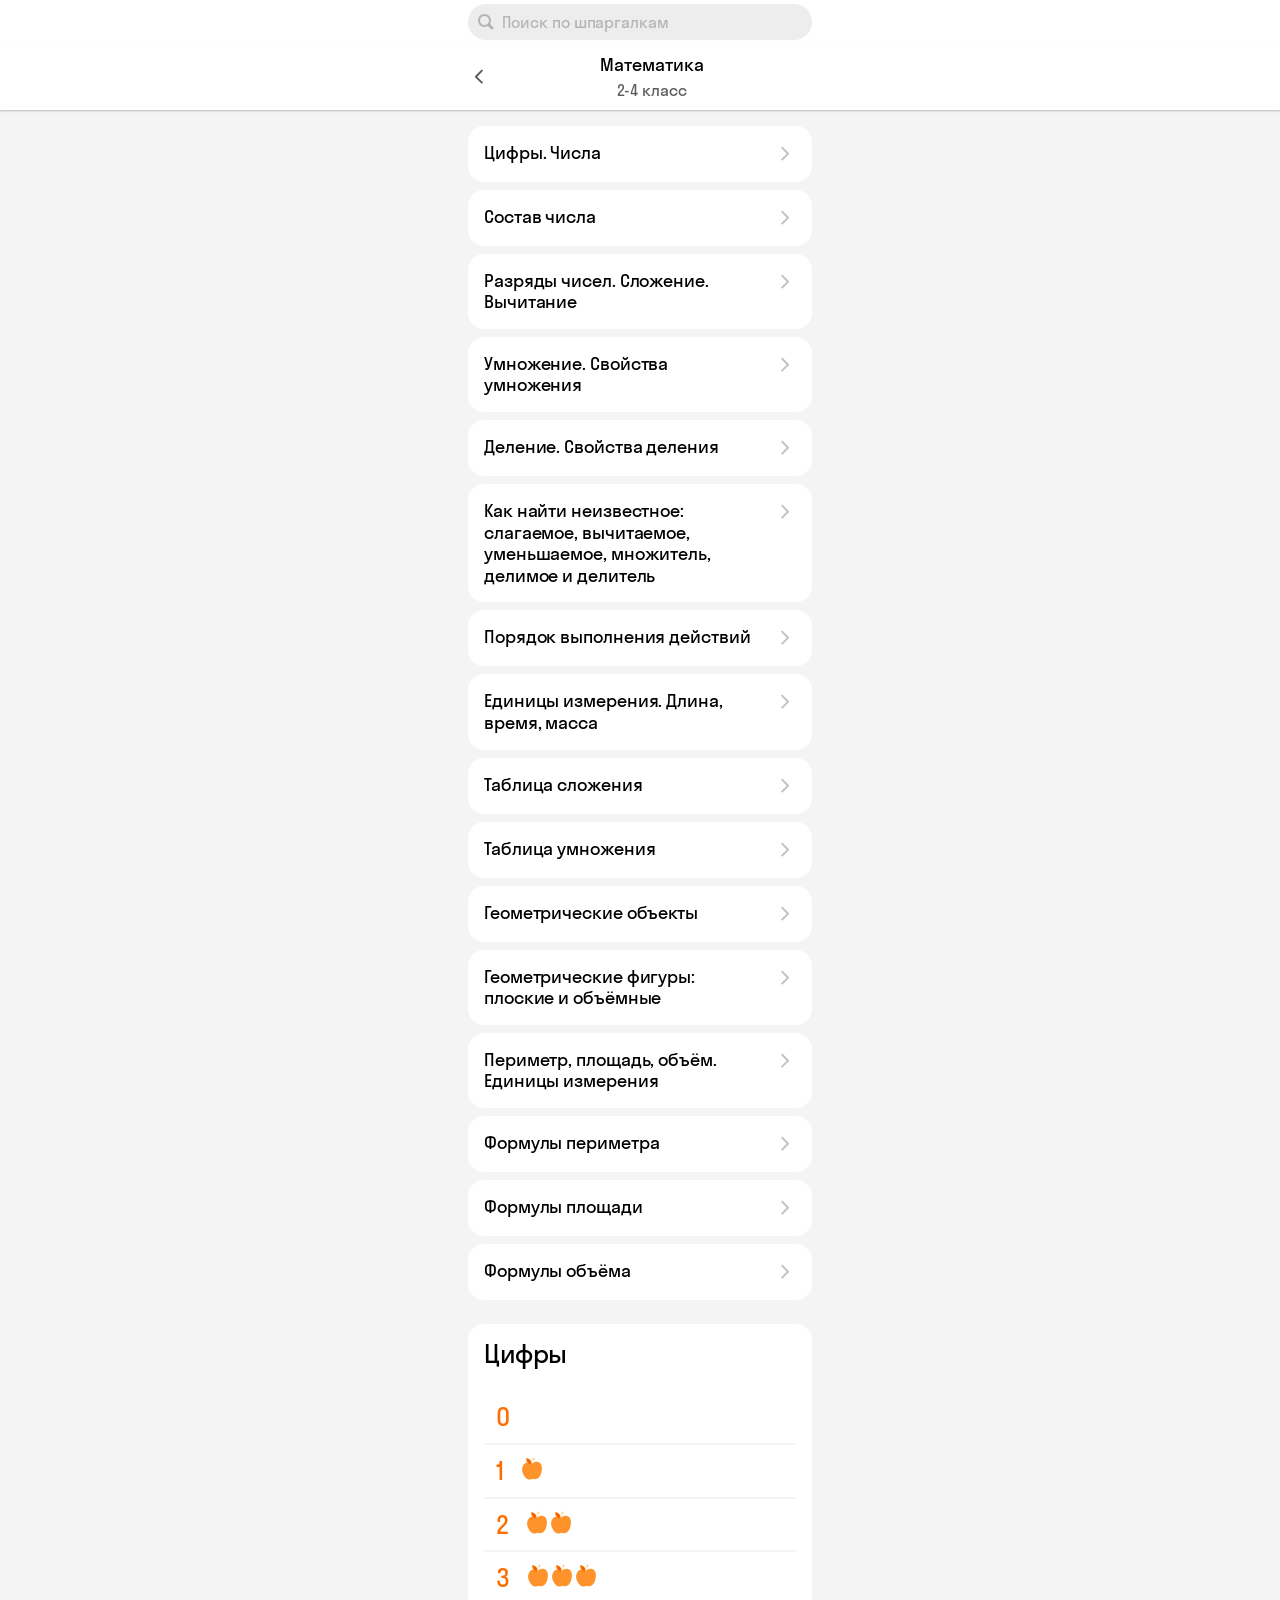
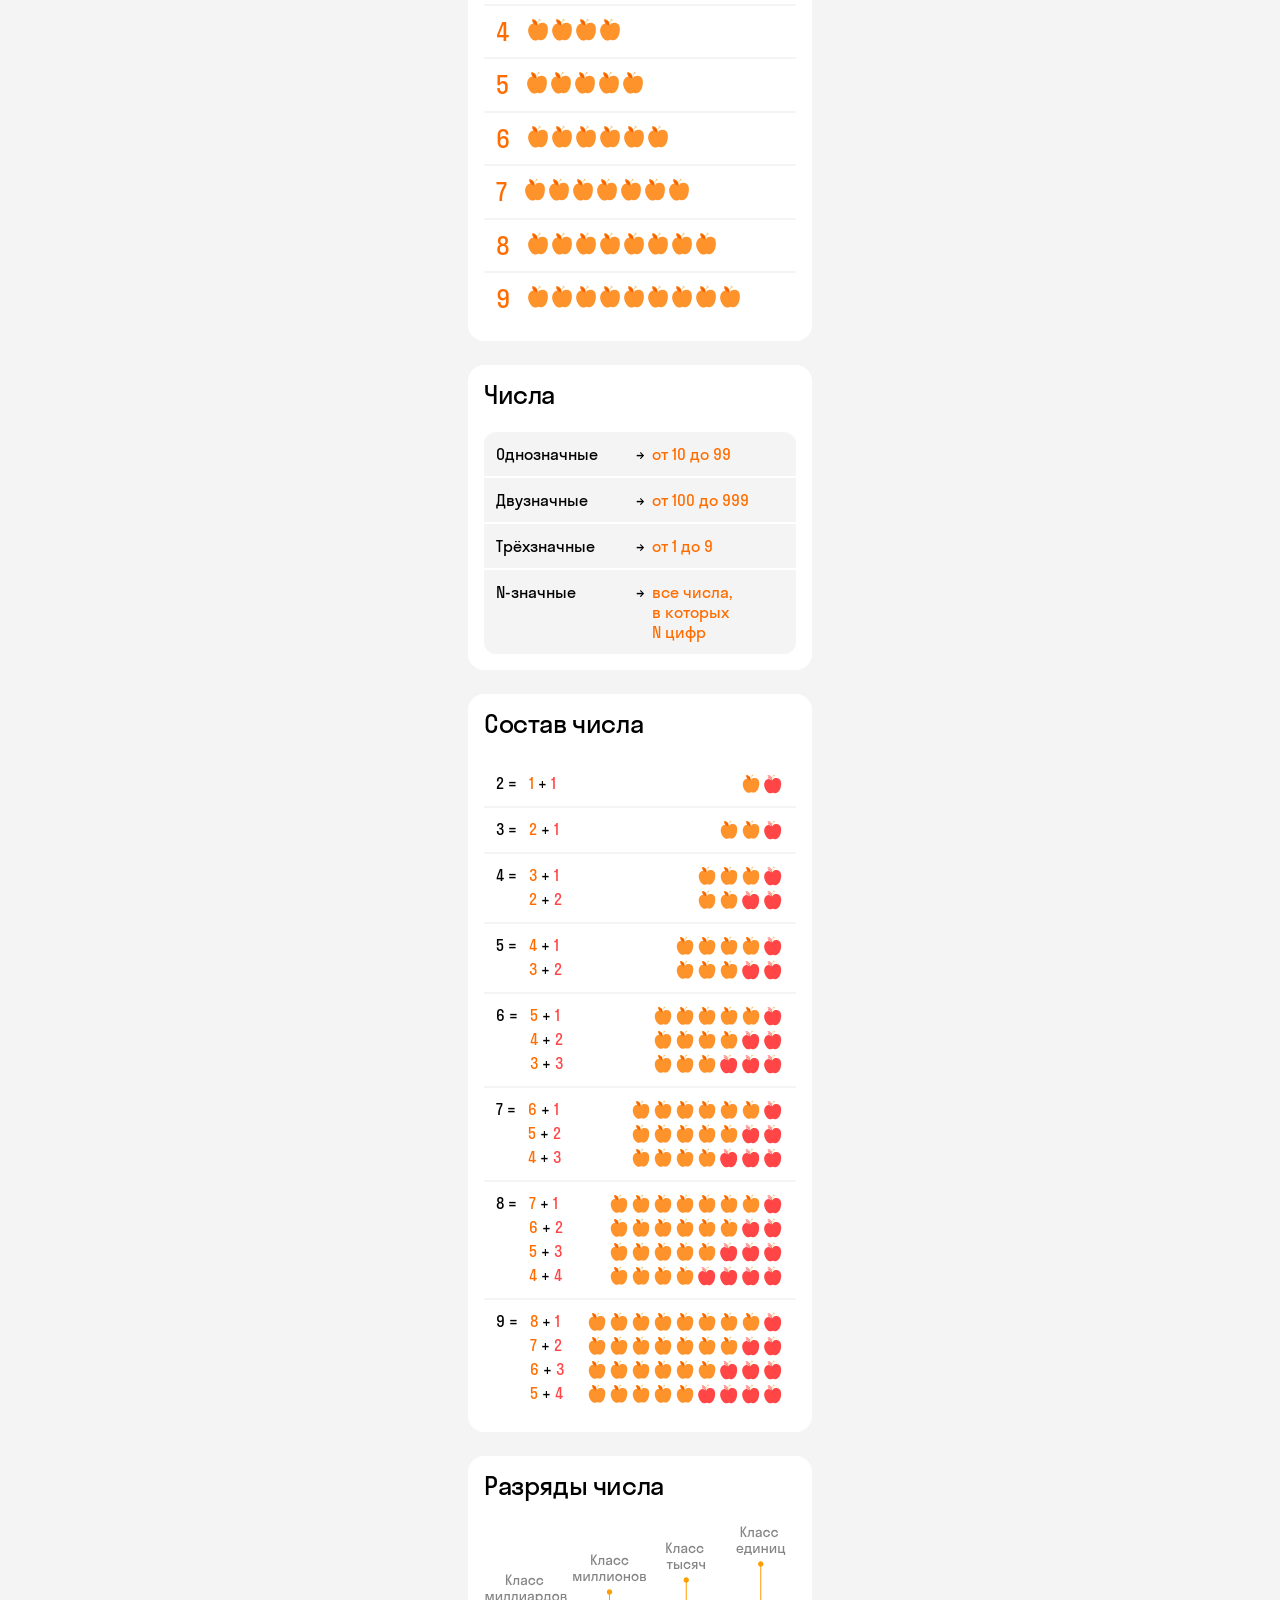
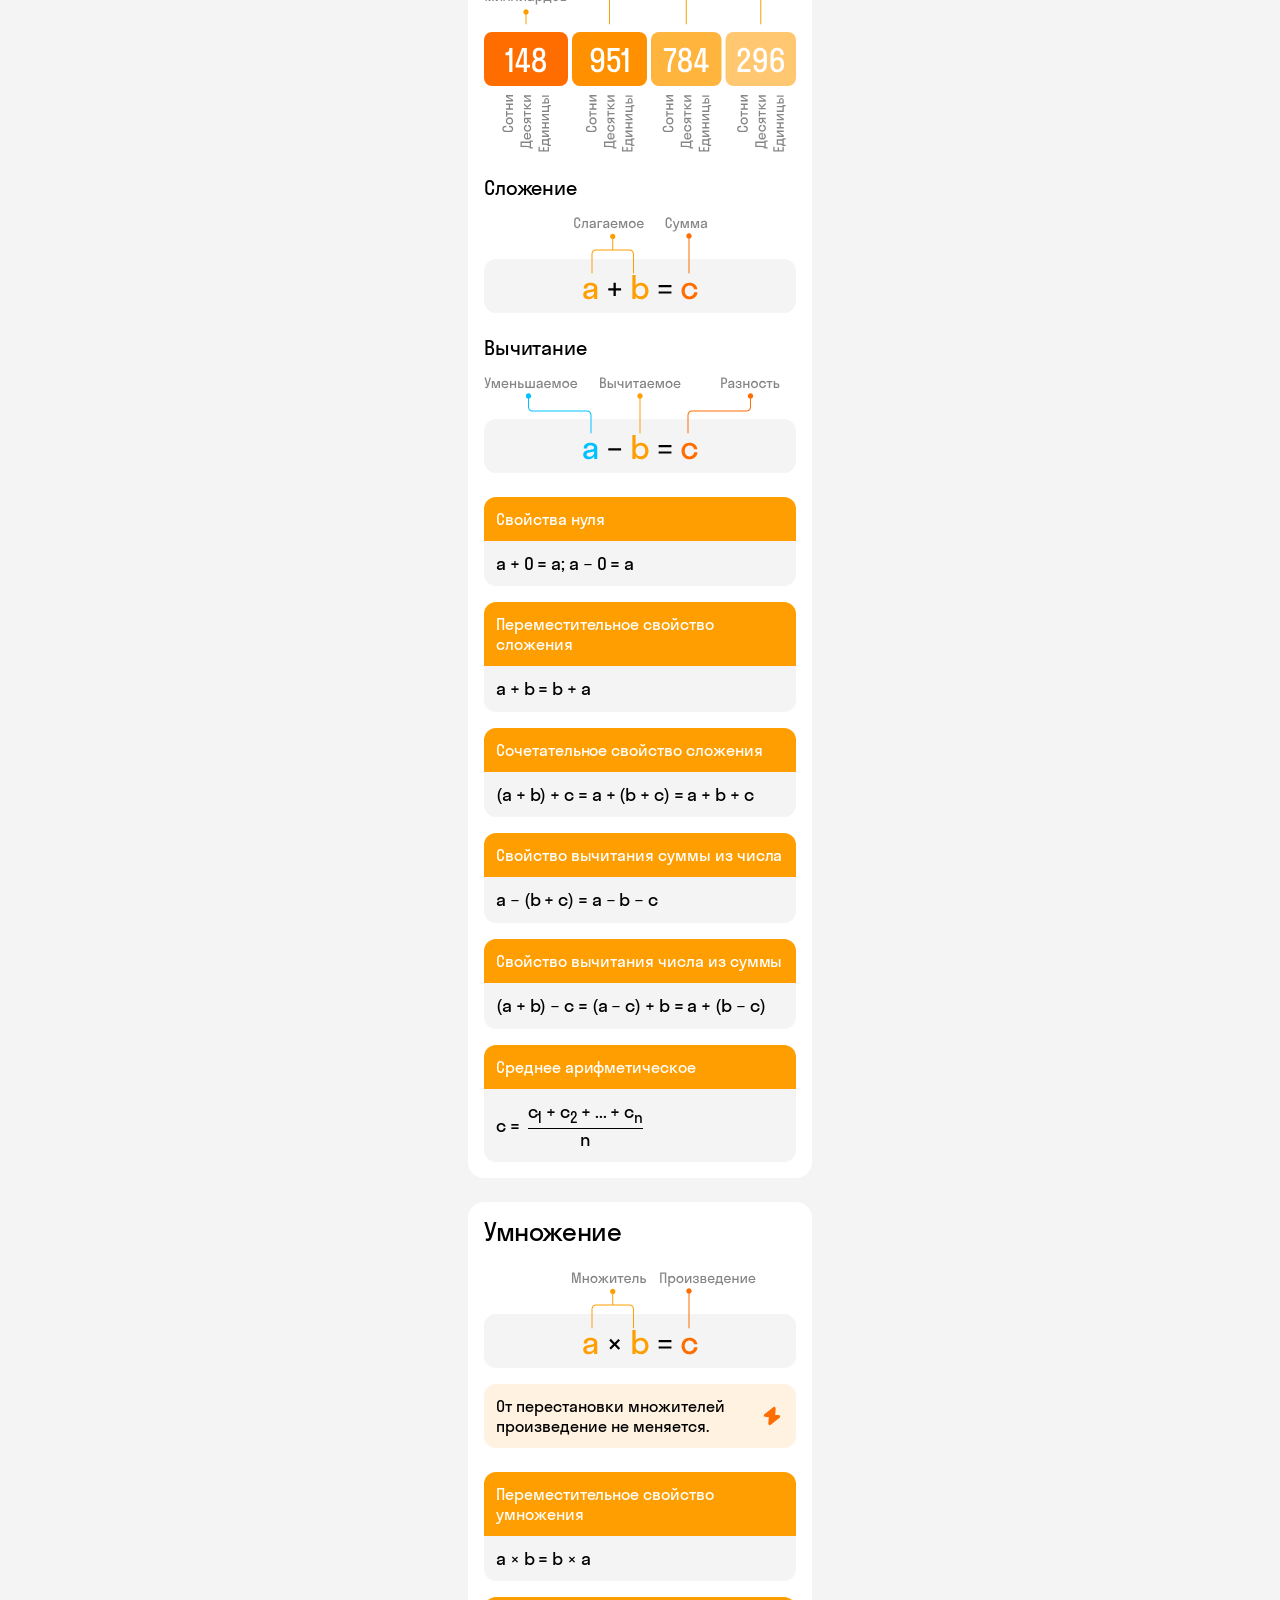
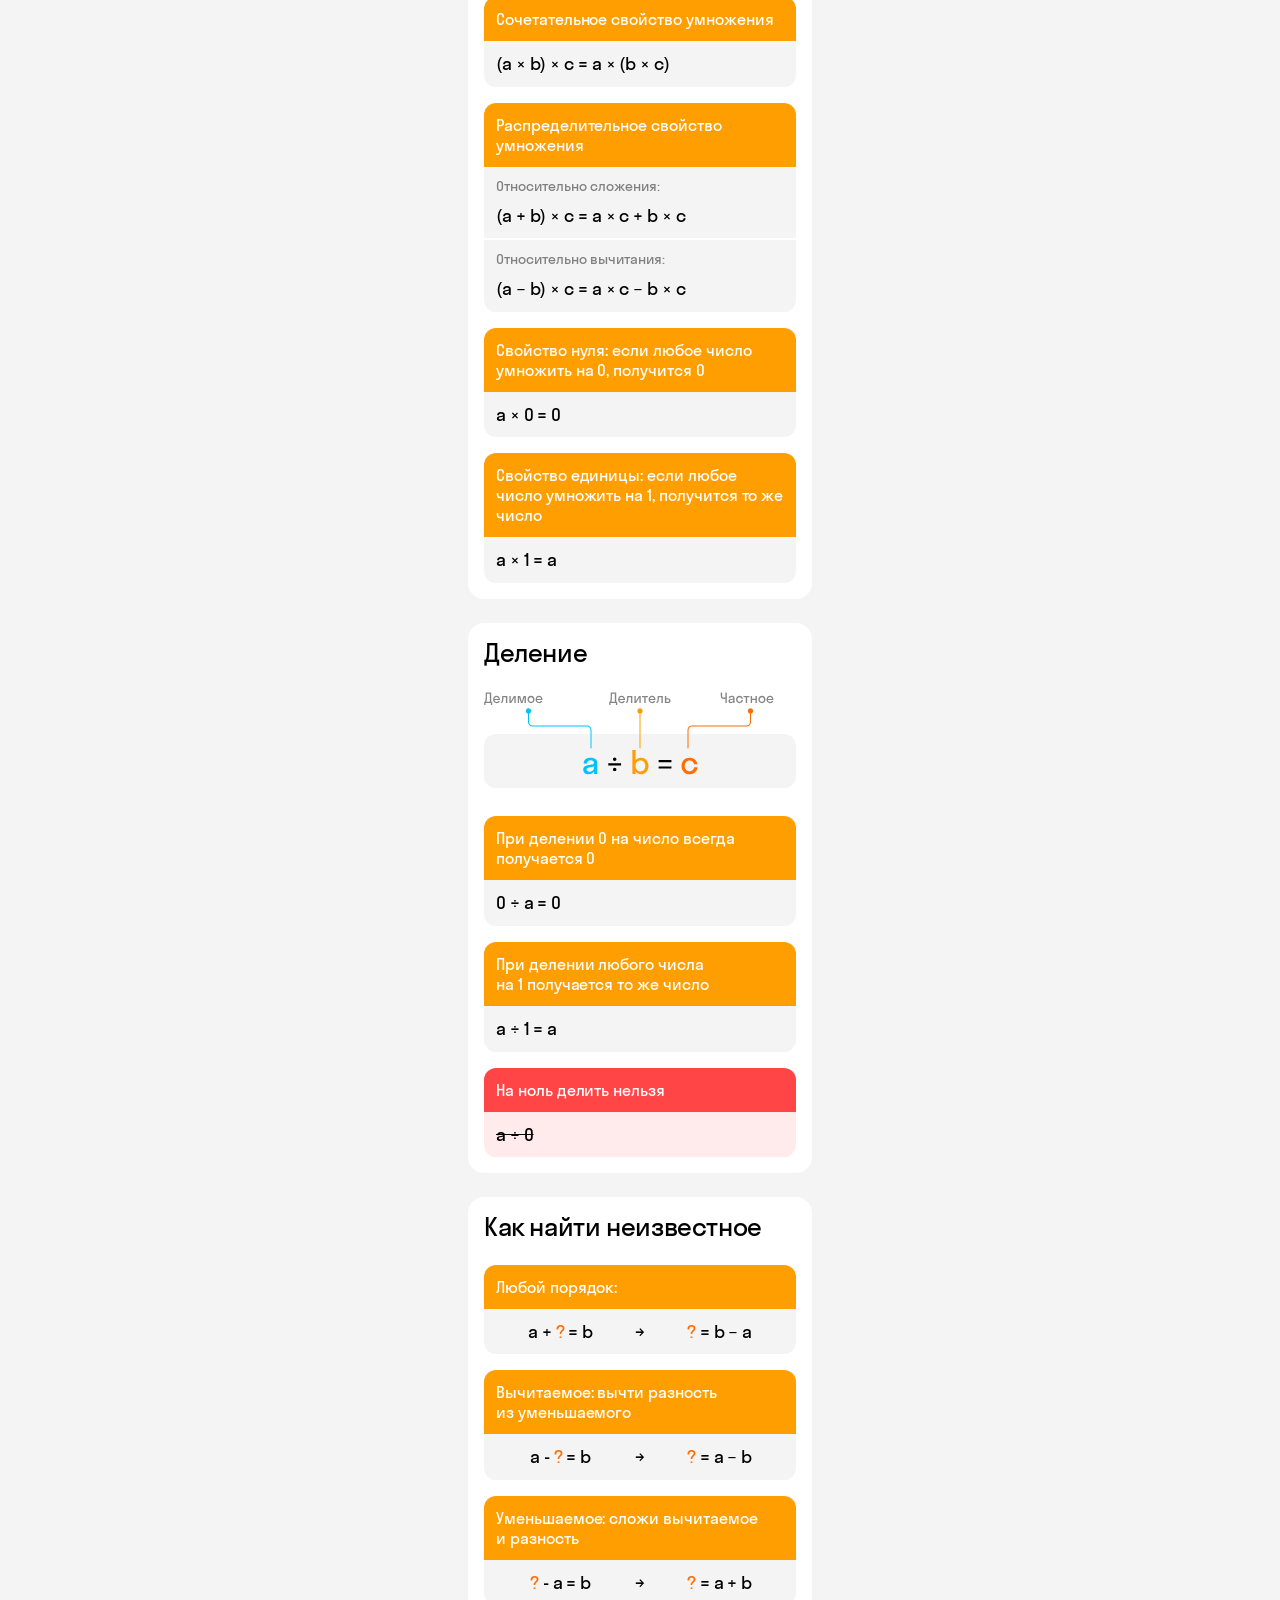
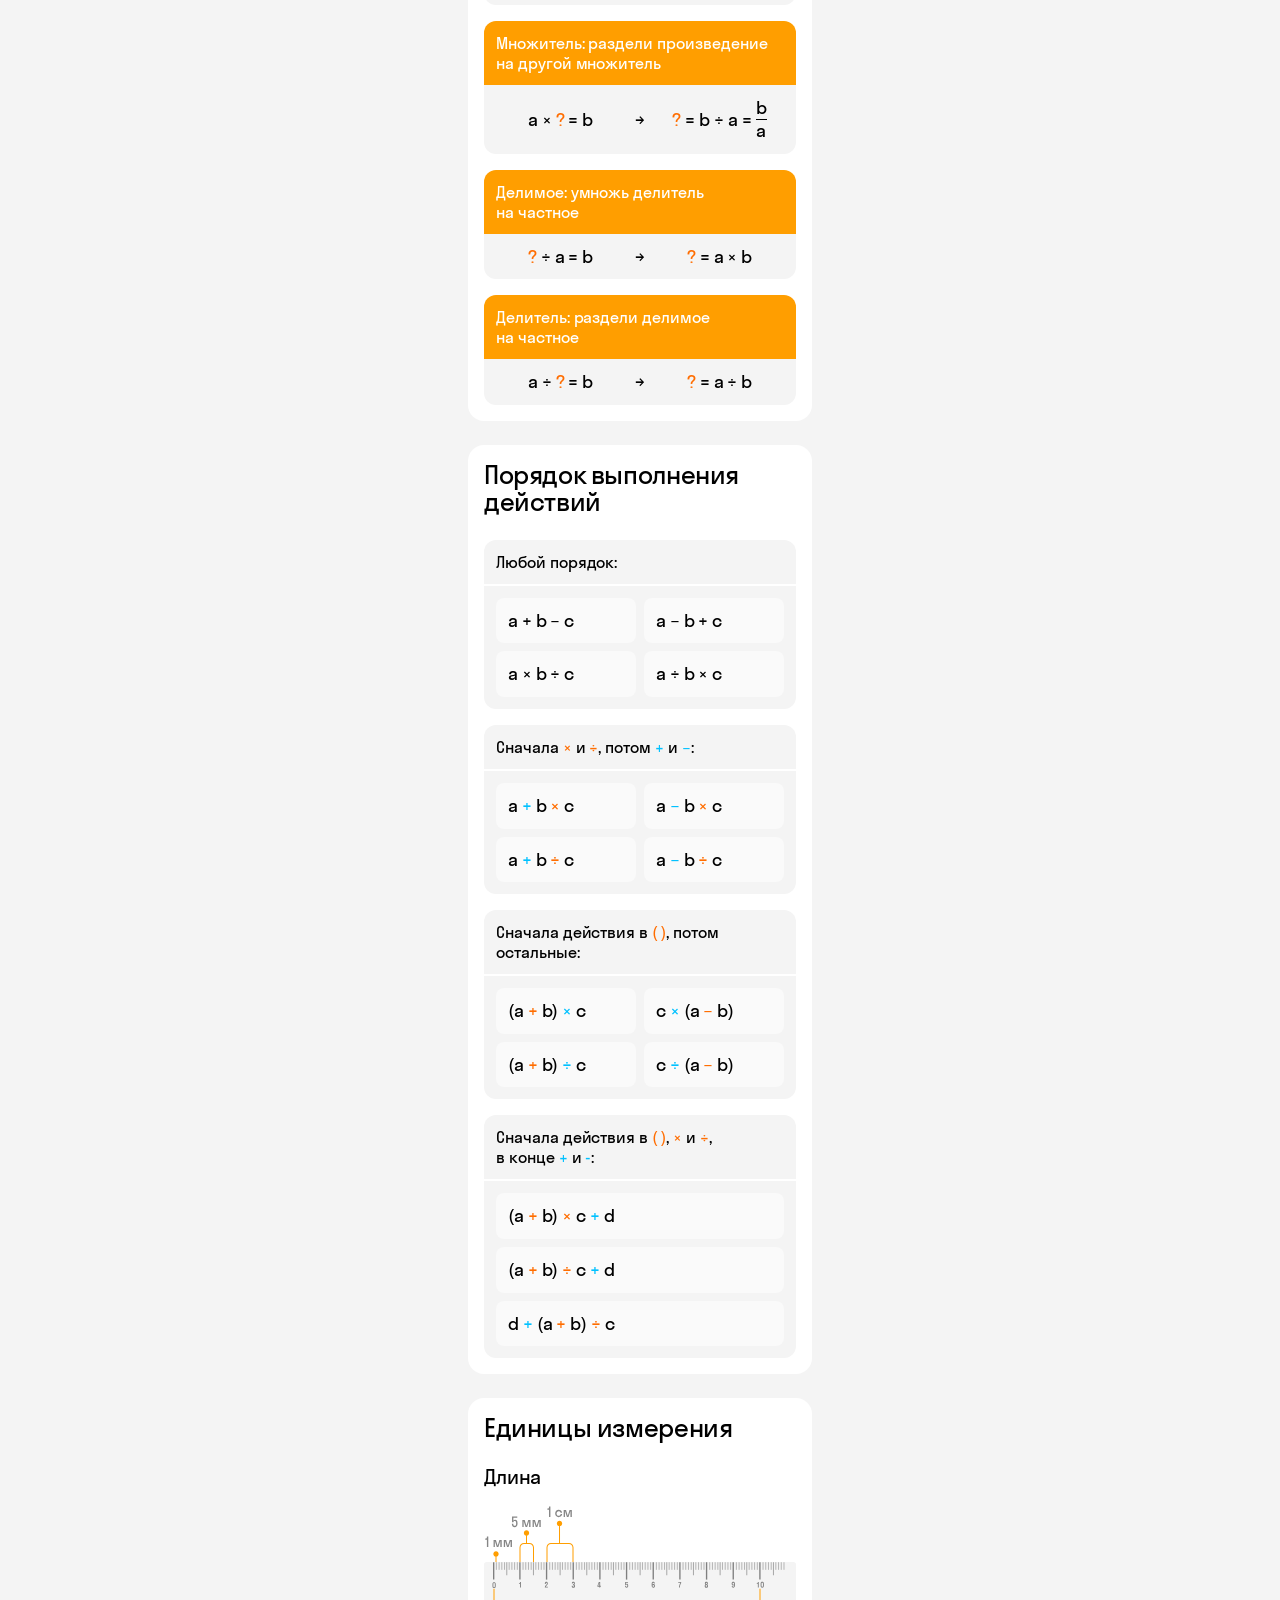
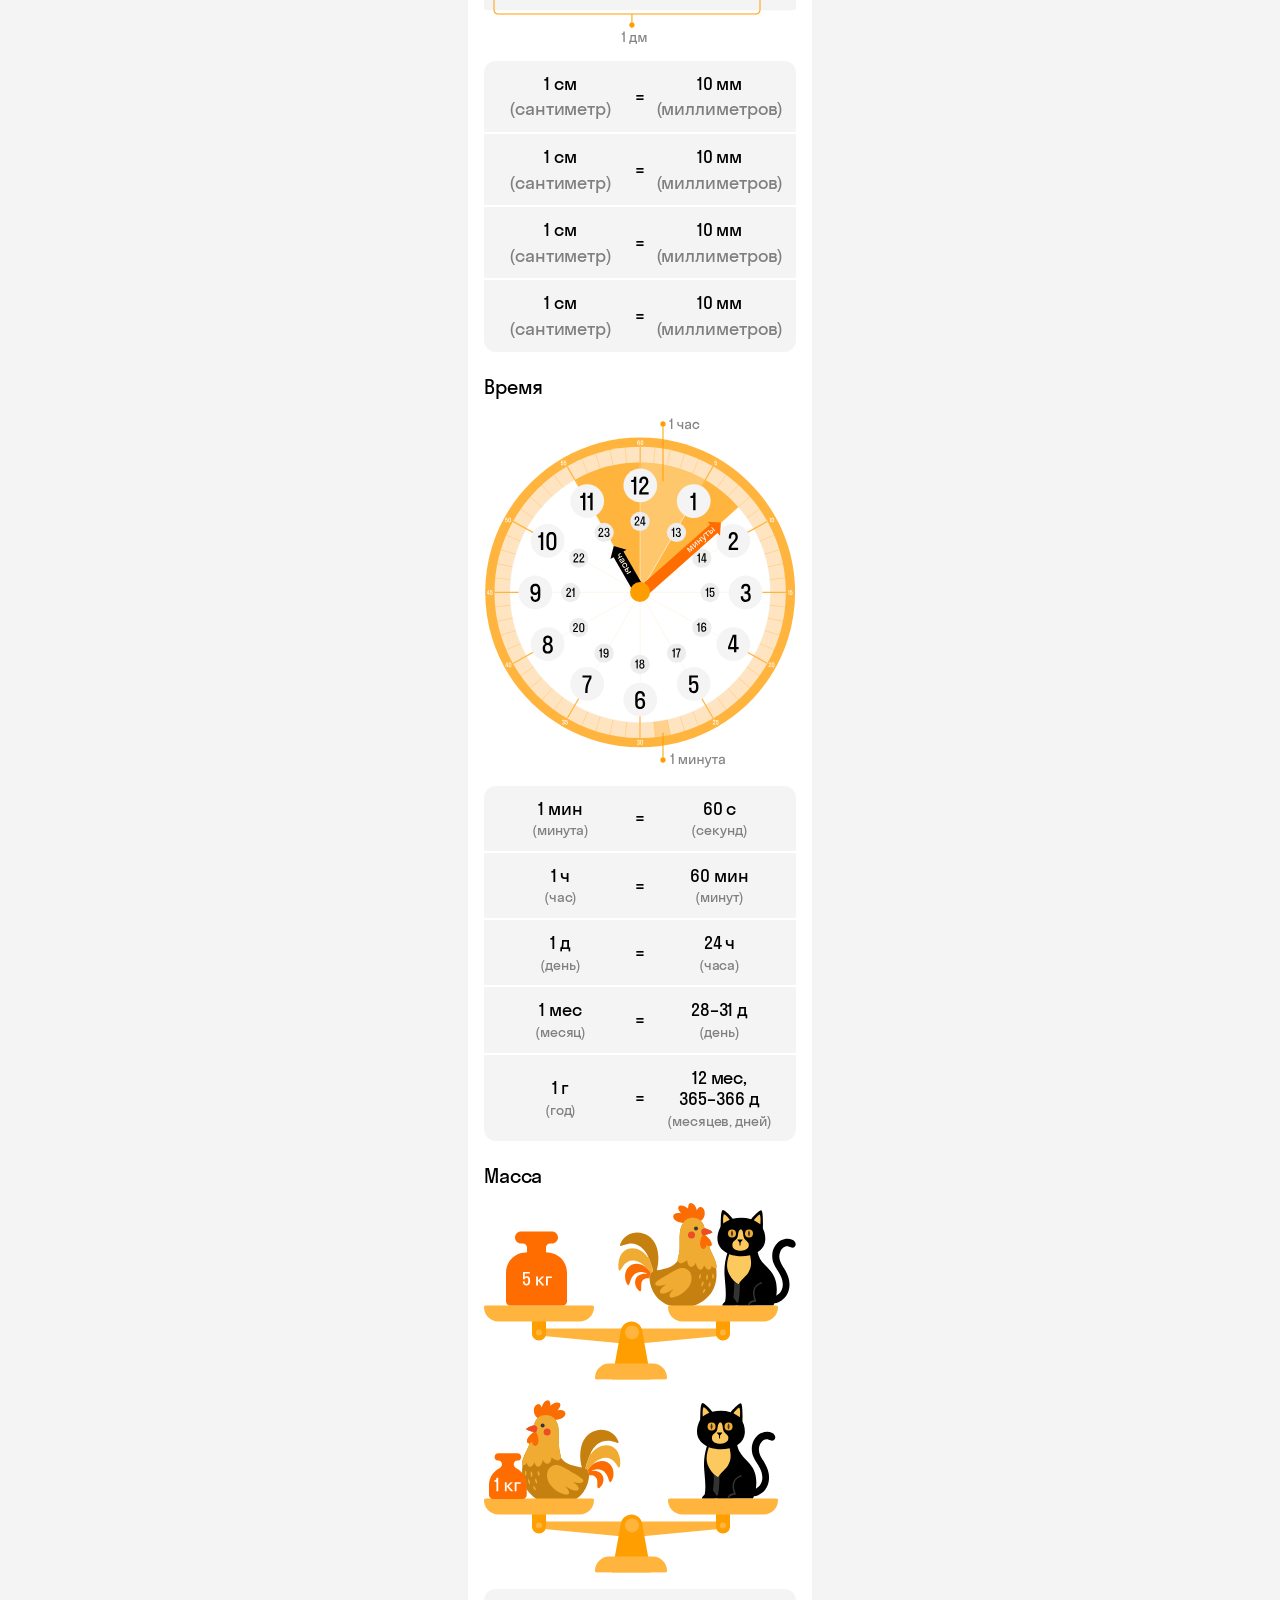
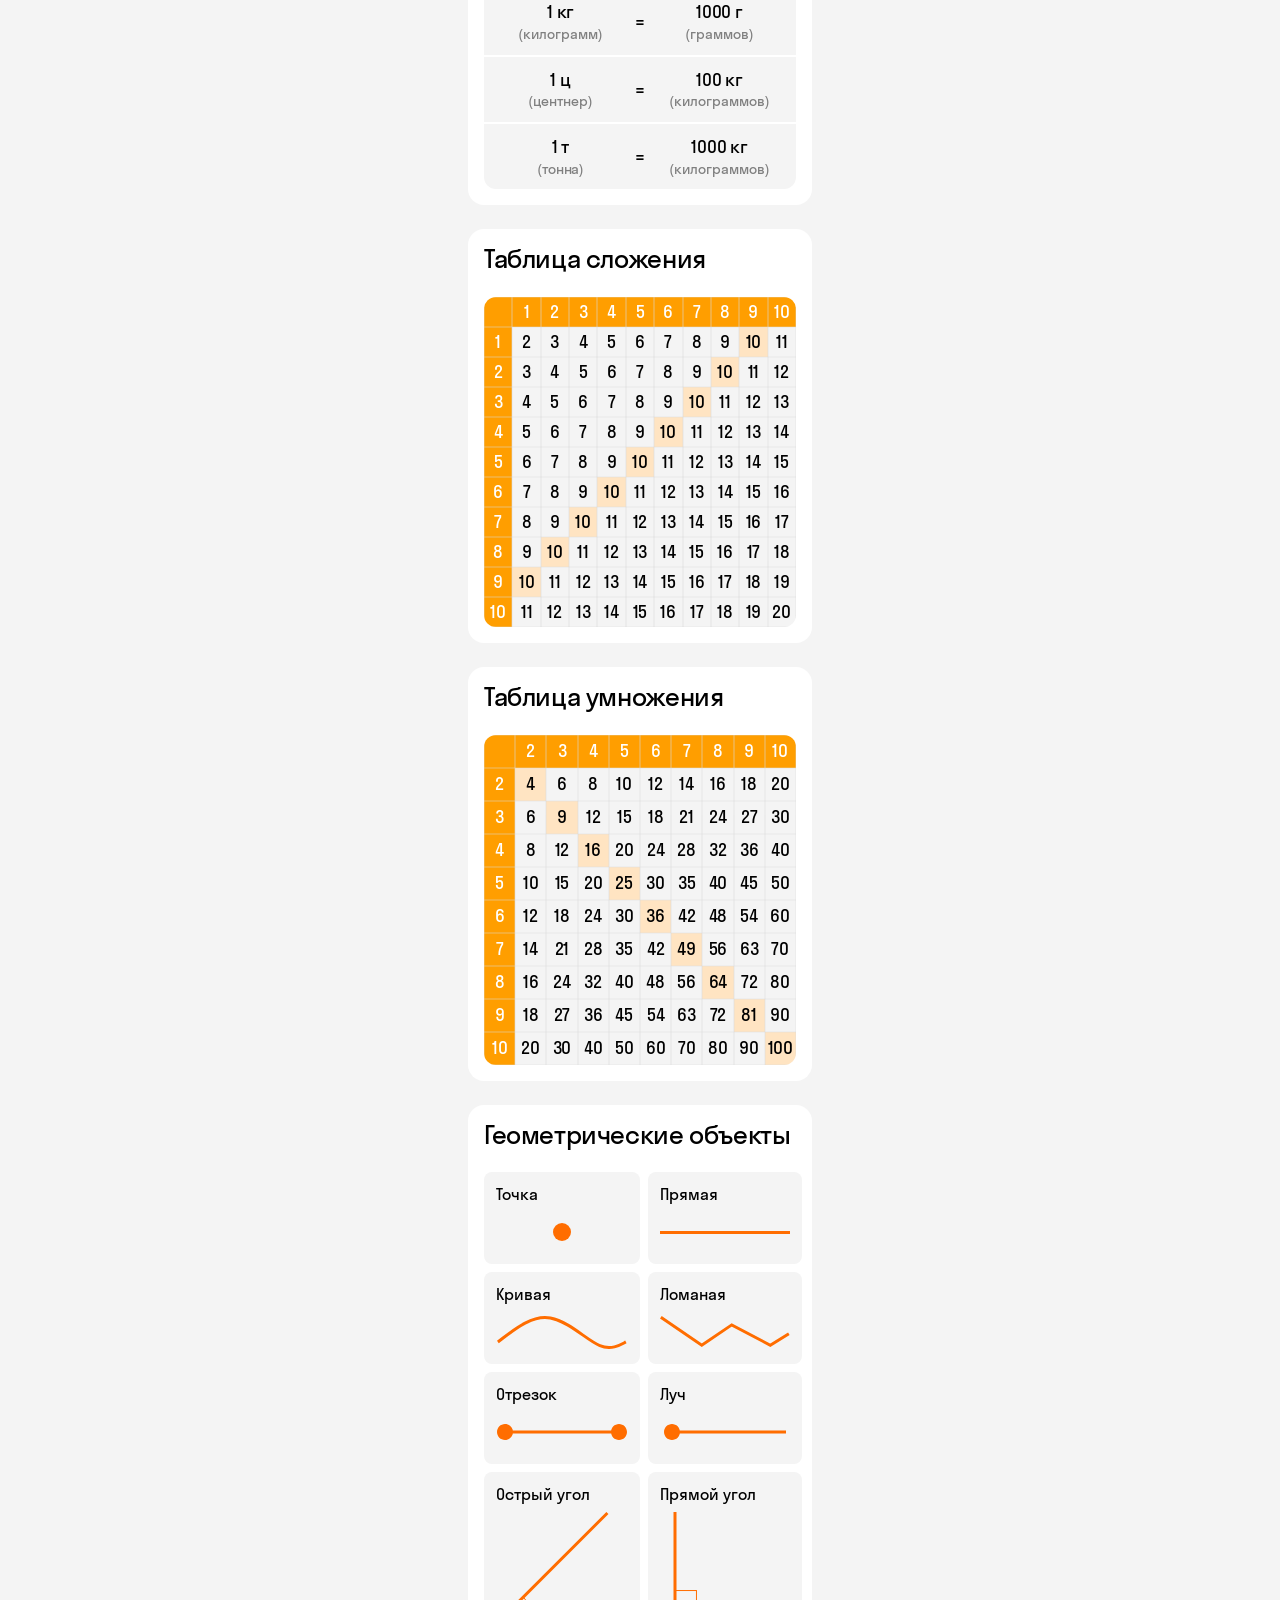
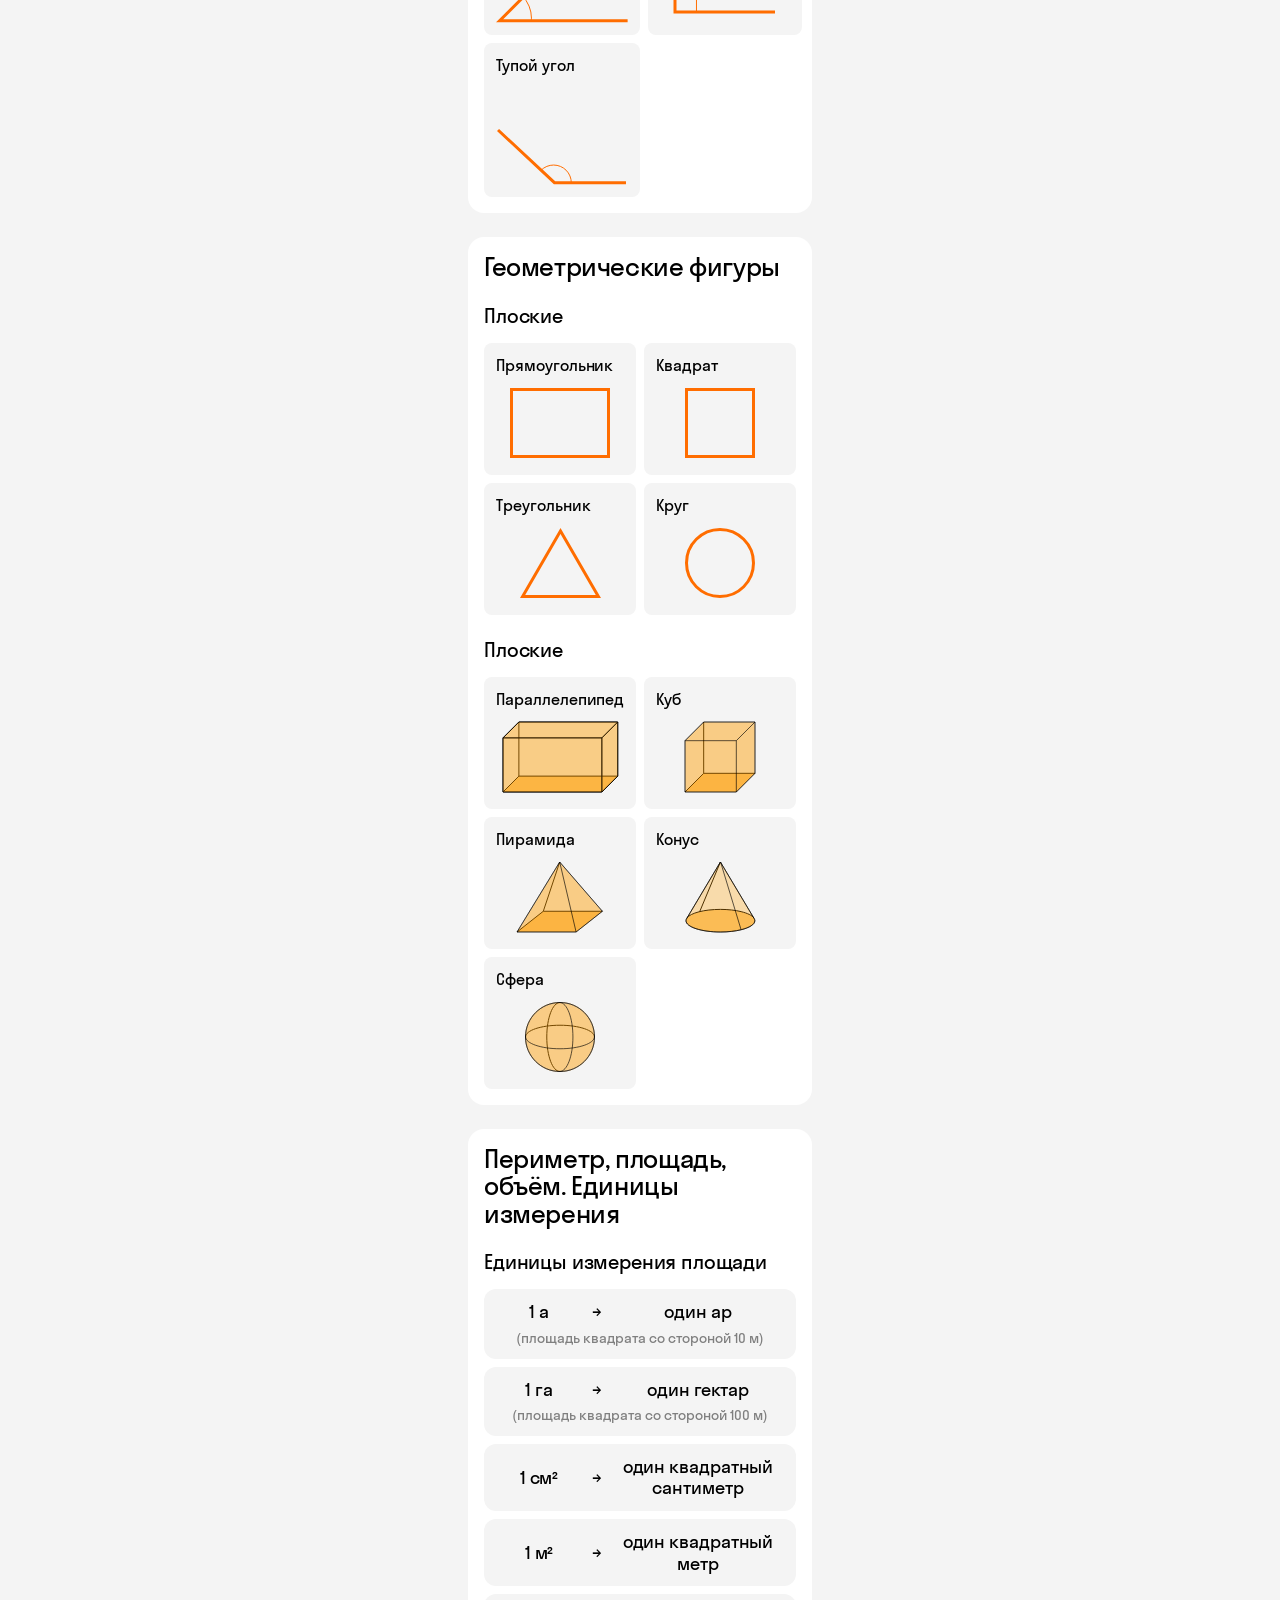
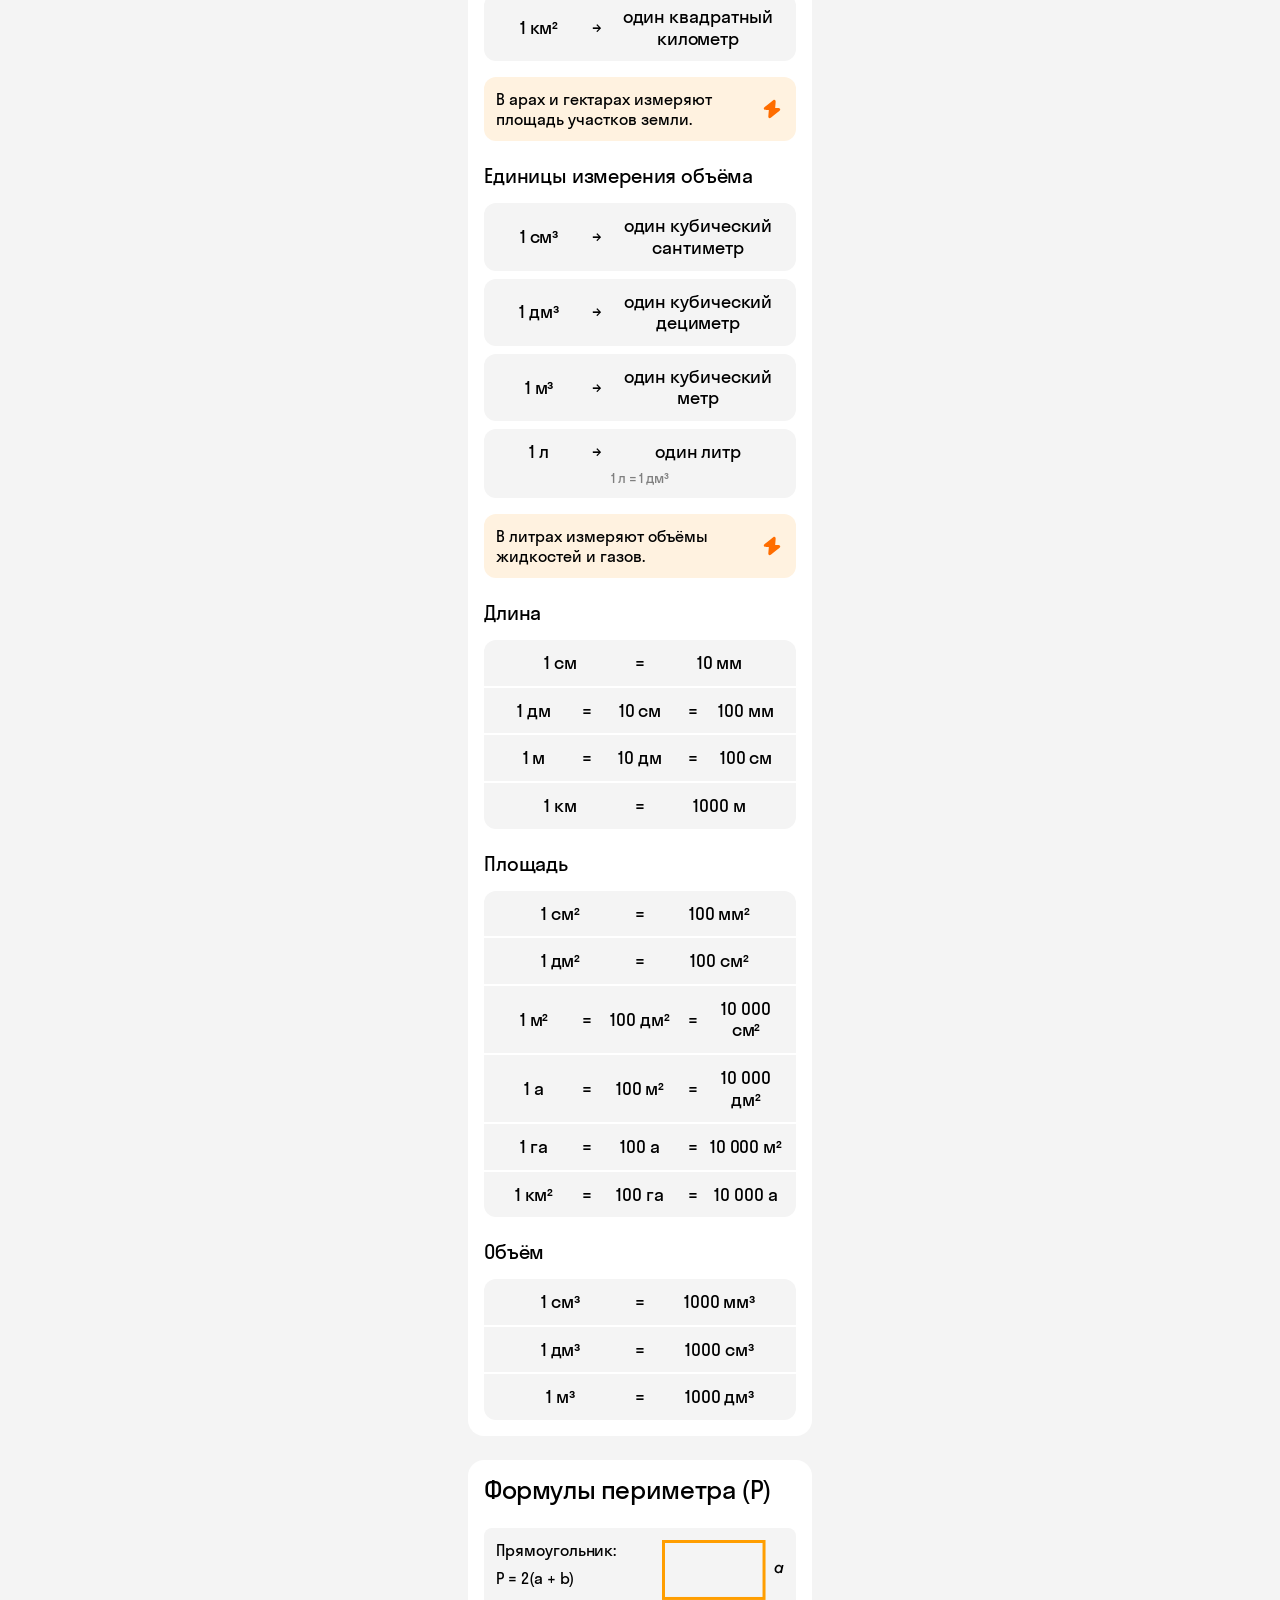
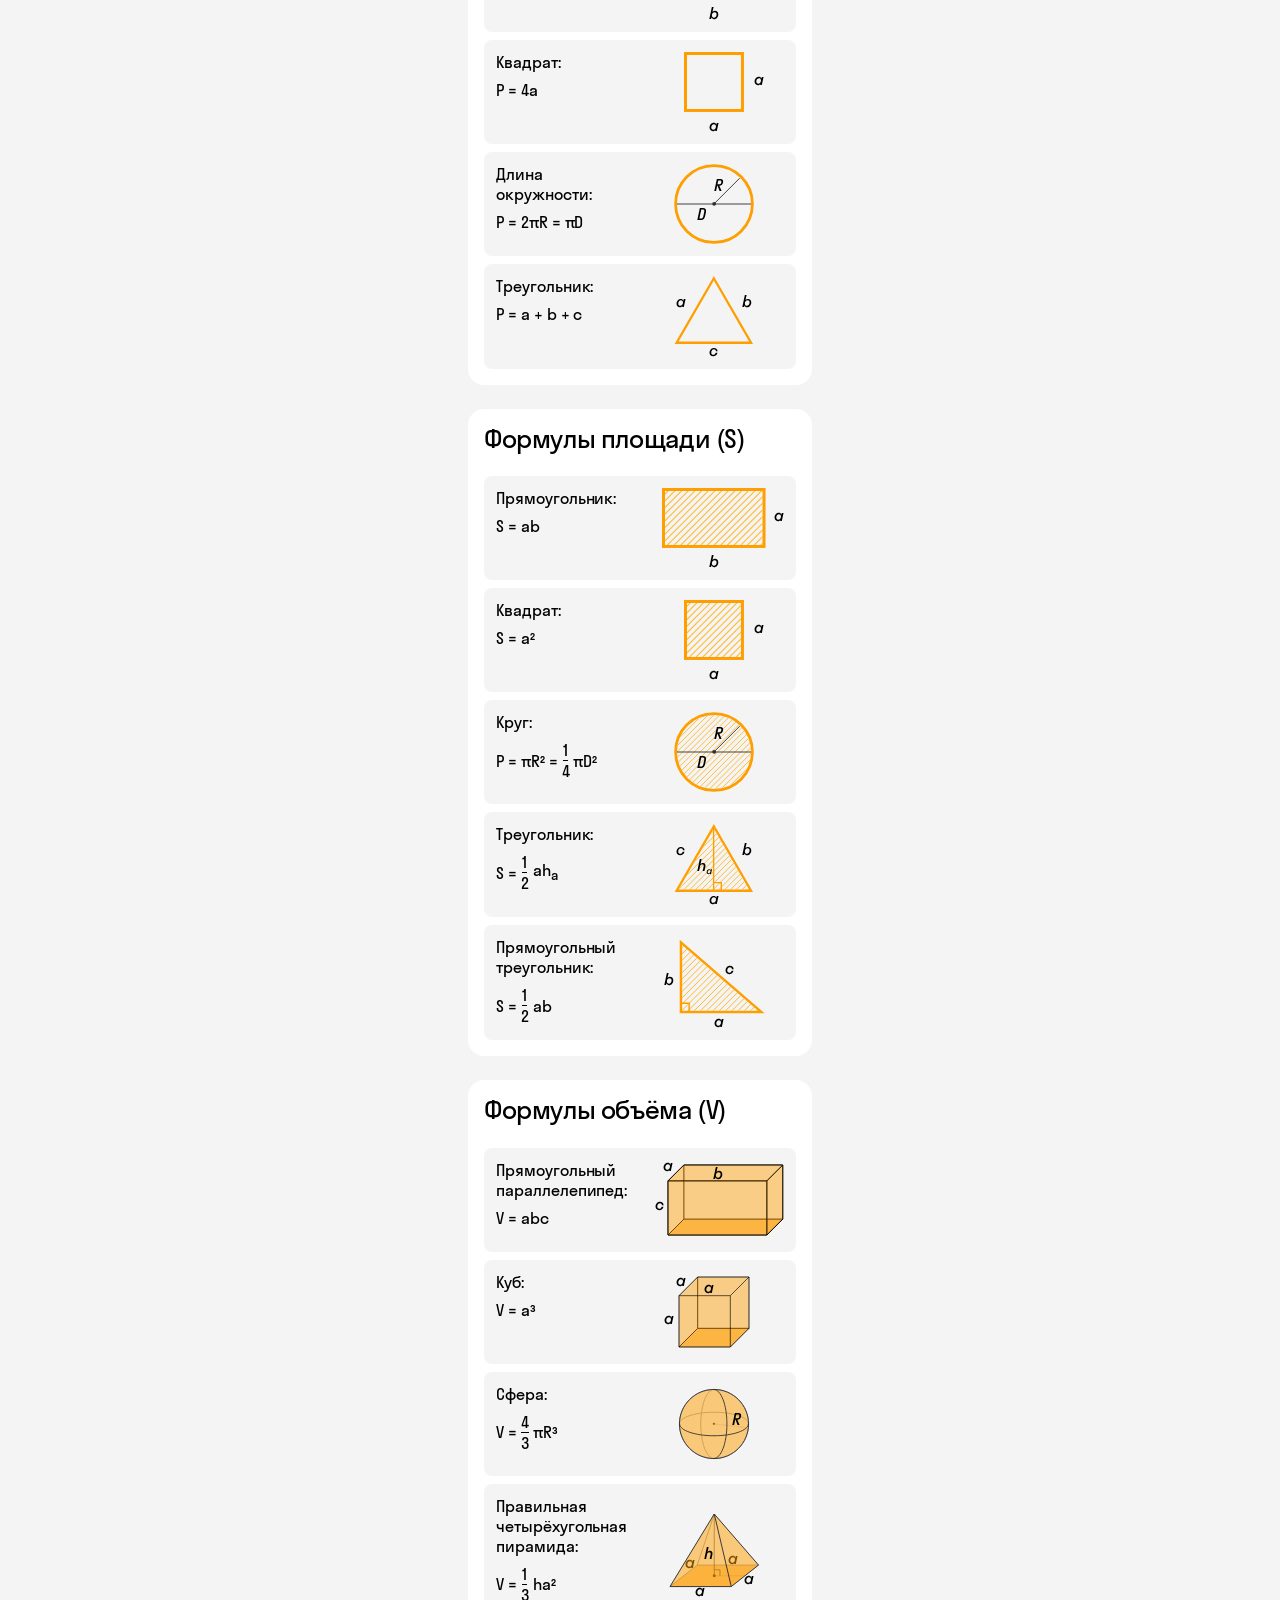
==== commit 726e2729: "0.1.5 math 5-6 & 7-8 full add" ====
--- a/pages/math-2-4.html
+++ b/pages/math-2-4.html
@@ -441,19 +441,19 @@
         <div id="place-value-add-subtract" class="cheats__item">
           <h3 class="cheat__title font-xxl">Разряды числа</h3>
           <div class="cheat__content">
-            <div class="pvas__block">
+            <div class="cheat__section">
               <img
                 class="pvas__place-value"
                 src="../imgs/pvas__place-value.svg"
               />
             </div>
 
-            <div class="pvas__block">
+            <div class="cheat__section">
               <h4 class="cheat__subtitle font-l">Сложение</h4>
               <img class="pvas__add" src="../imgs/pvas__add.svg" />
             </div>
 
-            <div class="pvas__block">
+            <div class="cheat__section">
               <h4 class="cheat__subtitle font-l">Вычитание</h4>
               <img
                 class="pvas__place-substract"
@@ -461,47 +461,51 @@
               />
             </div>
 
-            <section class="props__list">
-              <div class="props__item">
-                <div class="props__name font-s">Свойства нуля</div>
-                <div class="props__example font-m">a + 0 = a; a − 0 = a</div>
-              </div>
-
-              <div class="props__item">
-                <div class="props__name font-s">
+            <section class="info-list">
+              <div class="info-list__item">
+                <div class="info-list__name font-s">Свойства нуля</div>
+                <div class="info-list__example font-m">
+                  a + 0 = a; a − 0 = a
+                </div>
+              </div>
+
+              <div class="info-list__item">
+                <div class="info-list__name font-s">
                   Переместительное свойство сложения
                 </div>
-                <div class="props__example font-m">a + b = b + a</div>
-              </div>
-
-              <div class="props__item">
-                <div class="props__name font-s">
+                <div class="info-list__example font-m">a + b = b + a</div>
+              </div>
+
+              <div class="info-list__item">
+                <div class="info-list__name font-s">
                   Сочетательное свойство сложения
                 </div>
-                <div class="props__example font-m">
+                <div class="info-list__example font-m">
                   (a + b) + с = a + (b + c) = a + b + c
                 </div>
               </div>
 
-              <div class="props__item">
-                <div class="props__name font-s">
+              <div class="info-list__item">
+                <div class="info-list__name font-s">
                   Свойство вычитания суммы из числа
                 </div>
-                <div class="props__example font-m">a − (b + c) = a − b − c</div>
-              </div>
-
-              <div class="props__item">
-                <div class="props__name font-s">
+                <div class="info-list__example font-m">
+                  a − (b + c) = a − b − c
+                </div>
+              </div>
+
+              <div class="info-list__item">
+                <div class="info-list__name font-s">
                   Свойство вычитания числа из суммы
                 </div>
-                <div class="props__example font-m">
+                <div class="info-list__example font-m">
                   (a + b) − c = (a − c) + b = a + (b − c)
                 </div>
               </div>
 
-              <div class="props__item">
-                <div class="props__name font-s">Среднее арифметическое</div>
-                <div class="props__example font-m">
+              <div class="info-list__item">
+                <div class="info-list__name font-s">Среднее арифметическое</div>
+                <div class="info-list__example font-m">
                   <div class="formula">
                     <span class="formula__variable">c = &nbsp;</span>
 
@@ -521,9 +525,9 @@
         <div id="multiplication" class="cheats__item">
           <h3 class="cheat__title font-xxl">Умножение</h3>
           <div class="cheat__content">
-            <div class="mult__block">
+            <div class="cheat__section">
               <img class="mult__example" src="../imgs/multiplication.svg" />
-              <div class="block__hint">
+              <div class="note">
                 <div class="hint__text">
                   От перестановки множителей произведение не меняется.
                 </div>
@@ -531,54 +535,54 @@
               </div>
             </div>
 
-            <section class="props__list">
-              <div class="props__item">
-                <div class="props__name font-s">
+            <section class="info-list">
+              <div class="info-list__item">
+                <div class="info-list__name font-s">
                   Переместительное свойство умножения
                 </div>
-                <div class="props__example font-m">a × b = b × a</div>
-              </div>
-
-              <div class="props__item">
-                <div class="props__name font-s">
+                <div class="info-list__example font-m">a × b = b × a</div>
+              </div>
+
+              <div class="info-list__item">
+                <div class="info-list__name font-s">
                   Сочетательное свойство умножения
                 </div>
-                <div class="props__example font-m">
+                <div class="info-list__example font-m">
                   (a × b) × c = a × (b × c)
                 </div>
               </div>
 
-              <div class="props__item">
-                <div class="props__name font-s">
+              <div class="info-list__item">
+                <div class="info-list__name font-s">
                   Распределительное свойство умножения
                 </div>
-                <div class="props__example font-m">
-                  <label class="props__example-label font-xs"
+                <div class="info-list__example font-m">
+                  <label class="info-list__label font-xs"
                     >Относительно сложения:</label
                   >
                   (a + b) × c = a × c + b × c
                 </div>
-                <div class="props__example font-m">
-                  <label class="props__example-label font-xs"
+                <div class="info-list__example font-m">
+                  <label class="info-list__label font-xs"
                     >Относительно вычитания:</label
                   >
                   (a − b) × c = a × c − b × c
                 </div>
               </div>
 
-              <div class="props__item">
-                <div class="props__name font-s">
+              <div class="info-list__item">
+                <div class="info-list__name font-s">
                   Свойство нуля: если любое число умножить на 0, получится 0
                 </div>
-                <div class="props__example font-m">а × 0 = 0</div>
-              </div>
-
-              <div class="props__item">
-                <div class="props__name font-s">
+                <div class="info-list__example font-m">а × 0 = 0</div>
+              </div>
+
+              <div class="info-list__item">
+                <div class="info-list__name font-s">
                   Свойство единицы: если любое число умножить на 1, получится то
                   же число
                 </div>
-                <div class="props__example font-m">а × 1 = a</div>
+                <div class="info-list__example font-m">а × 1 = a</div>
               </div>
             </section>
           </div>
@@ -591,25 +595,25 @@
               <img class="division__example" src="../imgs/division.svg" />
             </div>
 
-            <section class="props__list">
-              <div class="props__item">
-                <div class="props__name font-s">
+            <section class="info-list">
+              <div class="info-list__item">
+                <div class="info-list__name font-s">
                   При делении 0 на число всегда получается 0
                 </div>
-                <div class="props__example font-m">0 ÷ a = 0</div>
-              </div>
-
-              <div class="props__item">
-                <div class="props__name font-s">
+                <div class="info-list__example font-m">0 ÷ a = 0</div>
+              </div>
+
+              <div class="info-list__item">
+                <div class="info-list__name font-s">
                   При делении любого числа на 1 получается то же число
                 </div>
-                <div class="props__example font-m">a ÷ 1 = a</div>
-              </div>
-
-              <div class="props__item props__item--false">
-                <div class="props__name font-s">На ноль делить нельзя</div>
+                <div class="info-list__example font-m">a ÷ 1 = a</div>
+              </div>
+
+              <div class="info-list__item info-list__item--false">
+                <div class="info-list__name font-s">На ноль делить нельзя</div>
                 <div
-                  class="props__example font-m"
+                  class="info-list__example font-m"
                   style="text-decoration: line-through"
                 >
                   а ÷ 0
@@ -622,60 +626,60 @@
         <div id="find-unknown" class="cheats__item">
           <h3 class="cheat__title font-xxl">Как найти неизвестное</h3>
           <div class="cheat__content">
-            <section class="props__list">
-              <div class="props__item">
-                <div class="props__name font-s">Любой порядок:</div>
-                <div class="props__example font-m">
-                  <div class="example__part">
+            <section class="info-list">
+              <div class="info-list__item">
+                <div class="info-list__name font-s">Любой порядок:</div>
+                <div class="info-list__example font-m">
+                  <div class="info-list__part">
                     a + <span class="clr-orange">?</span> = b
                   </div>
                   →
-                  <div class="example__part">
+                  <div class="info-list__part">
                     <span class="clr-orange">?</span> = b − a
                   </div>
                 </div>
               </div>
 
-              <div class="props__item">
-                <div class="props__name font-s">
+              <div class="info-list__item">
+                <div class="info-list__name font-s">
                   Вычитаемое: вычти разность из уменьшаемого
                 </div>
-                <div class="props__example font-m">
-                  <div class="example__part">
+                <div class="info-list__example font-m">
+                  <div class="info-list__part">
                     a - <span class="clr-orange">?</span> = b
                   </div>
                   →
-                  <div class="example__part">
+                  <div class="info-list__part">
                     <span class="clr-orange">?</span> = a − b
                   </div>
                 </div>
               </div>
 
-              <div class="props__item">
-                <div class="props__name font-s">
+              <div class="info-list__item">
+                <div class="info-list__name font-s">
                   Уменьшаемое: сложи вычитаемое и разность
                 </div>
-                <div class="props__example font-m">
-                  <div class="example__part">
+                <div class="info-list__example font-m">
+                  <div class="info-list__part">
                     <span class="clr-orange">?</span> - a = b
                   </div>
                   →
-                  <div class="example__part">
+                  <div class="info-list__part">
                     <span class="clr-orange">?</span> = a + b
                   </div>
                 </div>
               </div>
 
-              <div class="props__item">
-                <div class="props__name font-s">
+              <div class="info-list__item">
+                <div class="info-list__name font-s">
                   Множитель: раздели произведение на другой множитель
                 </div>
-                <div class="props__example font-m">
-                  <div class="example__part">
+                <div class="info-list__example font-m">
+                  <div class="info-list__part">
                     a × <span class="clr-orange">?</span> = b
                   </div>
                   →
-                  <div class="example__part">
+                  <div class="info-list__part">
                     <span class="clr-orange">?</span> = b ÷ a =
                     <div class="formula__fraction">
                       <div class="formula__numerator">b</div>
@@ -685,31 +689,31 @@
                 </div>
               </div>
 
-              <div class="props__item">
-                <div class="props__name font-s">
+              <div class="info-list__item">
+                <div class="info-list__name font-s">
                   Делимое: умножь делитель на частное
                 </div>
-                <div class="props__example font-m">
-                  <div class="example__part">
+                <div class="info-list__example font-m">
+                  <div class="info-list__part">
                     <span class="clr-orange">?</span> ÷ a = b
                   </div>
                   →
-                  <div class="example__part">
+                  <div class="info-list__part">
                     <span class="clr-orange">?</span> = a × b
                   </div>
                 </div>
               </div>
 
-              <div class="props__item">
-                <div class="props__name font-s">
+              <div class="info-list__item">
+                <div class="info-list__name font-s">
                   Делитель: раздели делимое на частное
                 </div>
-                <div class="props__example font-m">
-                  <div class="example__part">
+                <div class="info-list__example font-m">
+                  <div class="info-list__part">
                     a ÷ <span class="clr-orange">?</span> = b
                   </div>
                   →
-                  <div class="example__part">
+                  <div class="info-list__part">
                     <span class="clr-orange">?</span> = a ÷ b
                   </div>
                 </div>
@@ -721,80 +725,80 @@
         <div id="order-of-operations" class="cheats__item">
           <h3 class="cheat__title font-xxl">Порядок выполнения действий</h3>
           <div class="cheat__content">
-            <section class="props__list">
-              <div class="props__item">
-                <div class="props__name font-s">Любой порядок:</div>
-                <div class="props__example font-m">
-                  <div class="example__part">a + b − c</div>
-
-                  <div class="example__part">a − b + c</div>
-
-                  <div class="example__part">a × b ÷ c</div>
-
-                  <div class="example__part">a ÷ b × c</div>
-                </div>
-              </div>
-
-              <div class="props__item">
-                <div class="props__name font-s">
+            <section class="info-list">
+              <div class="info-list__item">
+                <div class="info-list__name font-s">Любой порядок:</div>
+                <div class="info-list__example font-m">
+                  <div class="info-list__part">a + b − c</div>
+
+                  <div class="info-list__part">a − b + c</div>
+
+                  <div class="info-list__part">a × b ÷ c</div>
+
+                  <div class="info-list__part">a ÷ b × c</div>
+                </div>
+              </div>
+
+              <div class="info-list__item">
+                <div class="info-list__name font-s">
                   Cначала <span class="clr-orange">×</span> и
                   <span class="clr-orange">÷</span>, потом
                   <span class="clr-blue">+</span> и
                   <span class="clr-blue">−</span>:
                 </div>
-                <div class="props__example font-m">
-                  <div class="example__part">
+                <div class="info-list__example font-m">
+                  <div class="info-list__part">
                     a <span class="clr-blue">+</span> b
                     <span class="clr-orange">×</span> c
                   </div>
 
-                  <div class="example__part">
+                  <div class="info-list__part">
                     a <span class="clr-blue">−</span> b
                     <span class="clr-orange">×</span> c
                   </div>
 
-                  <div class="example__part">
+                  <div class="info-list__part">
                     a <span class="clr-blue">+</span> b
                     <span class="clr-orange">÷</span> c
                   </div>
 
-                  <div class="example__part">
+                  <div class="info-list__part">
                     a <span class="clr-blue">−</span> b
                     <span class="clr-orange">÷</span> c
                   </div>
                 </div>
               </div>
 
-              <div class="props__item">
-                <div class="props__name font-s">
+              <div class="info-list__item">
+                <div class="info-list__name font-s">
                   Cначала действия в <span class="clr-orange">( )</span>, потом
                   остальные:
                 </div>
-                <div class="props__example font-m">
-                  <div class="example__part">
+                <div class="info-list__example font-m">
+                  <div class="info-list__part">
                     (a <span class="clr-orange">+</span> b)
                     <span class="clr-blue">×</span> c
                   </div>
 
-                  <div class="example__part">
+                  <div class="info-list__part">
                     c <span class="clr-blue">×</span> (a
                     <span class="clr-orange">−</span> b)
                   </div>
 
-                  <div class="example__part">
+                  <div class="info-list__part">
                     (a <span class="clr-orange">+</span> b)
                     <span class="clr-blue">÷</span> c
                   </div>
 
-                  <div class="example__part">
+                  <div class="info-list__part">
                     c <span class="clr-blue">÷</span> (a
                     <span class="clr-orange">−</span> b)
                   </div>
                 </div>
               </div>
 
-              <div class="props__item">
-                <div class="props__name font-s">
+              <div class="info-list__item">
+                <div class="info-list__name font-s">
                   Cначала действия в <span class="clr-orange">( )</span>,
                   <span class="clr-orange">×</span> и
                   <span class="clr-orange">÷</span>,<br />
@@ -802,20 +806,22 @@
                   <span class="clr-blue">-</span>:
                 </div>
 
-                <div class="props__example columns_1 font-m">
-                  <div class="example__part">
+                <div
+                  class="info-list__example info-list__example--single font-m"
+                >
+                  <div class="info-list__part">
                     (a <span class="clr-orange">+</span> b)
                     <span class="clr-orange">×</span> c
                     <span class="clr-blue">+</span> d
                   </div>
 
-                  <div class="example__part">
+                  <div class="info-list__part">
                     (a <span class="clr-orange">+</span> b)
                     <span class="clr-orange">÷</span> c
                     <span class="clr-blue">+</span> d
                   </div>
 
-                  <div class="example__part">
+                  <div class="info-list__part">
                     d <span class="clr-blue">+</span> (a
                     <span class="clr-orange">+</span> b)
                     <span class="clr-orange">÷</span> c
@@ -829,132 +835,124 @@
         <div id="units" class="cheats__item">
           <h3 class="cheat__title font-xxl">Единицы измерения</h3>
           <div class="cheat__content">
-            <div class="units__length">
+            <div class="cheat__section">
               <h4 class="length__title font-l">Длина</h4>
               <img class="length__example" src="../imgs/units__length.svg" />
-              <section class="props__list">
-                <div class="props__item">
-                  <div class="props__example font-m">
-                    <div class="example__part">
+              <section class="info-list">
+                <div class="info-list__item">
+                  <div class="info-list__example font-m">
+                    <div class="info-list__part">
                       1 см
-                      <label class="props__example-label">(сантиметр)</label>
-                    </div>
-                    =
-                    <div class="example__part">
+                      <label class="info-list__label">(сантиметр)</label>
+                    </div>
+                    =
+                    <div class="info-list__part">
                       10 мм
-                      <label class="props__example-label">(миллиметров)</label>
-                    </div>
-                  </div>
-
-                  <div class="props__example font-m">
-                    <div class="example__part">
+                      <label class="info-list__label">(миллиметров)</label>
+                    </div>
+                  </div>
+
+                  <div class="info-list__example font-m">
+                    <div class="info-list__part">
                       1 см
-                      <label class="props__example-label">(сантиметр)</label>
-                    </div>
-                    =
-                    <div class="example__part">
+                      <label class="info-list__label">(сантиметр)</label>
+                    </div>
+                    =
+                    <div class="info-list__part">
                       10 мм
-                      <label class="props__example-label">(миллиметров)</label>
-                    </div>
-                  </div>
-
-                  <div class="props__example font-m">
-                    <div class="example__part">
+                      <label class="info-list__label">(миллиметров)</label>
+                    </div>
+                  </div>
+
+                  <div class="info-list__example font-m">
+                    <div class="info-list__part">
                       1 см
-                      <label class="props__example-label">(сантиметр)</label>
-                    </div>
-                    =
-                    <div class="example__part">
+                      <label class="info-list__label">(сантиметр)</label>
+                    </div>
+                    =
+                    <div class="info-list__part">
                       10 мм
-                      <label class="props__example-label">(миллиметров)</label>
-                    </div>
-                  </div>
-
-                  <div class="props__example font-m">
-                    <div class="example__part">
+                      <label class="info-list__label">(миллиметров)</label>
+                    </div>
+                  </div>
+
+                  <div class="info-list__example font-m">
+                    <div class="info-list__part">
                       1 см
-                      <label class="props__example-label">(сантиметр)</label>
-                    </div>
-                    =
-                    <div class="example__part">
+                      <label class="info-list__label">(сантиметр)</label>
+                    </div>
+                    =
+                    <div class="info-list__part">
                       10 мм
-                      <label class="props__example-label">(миллиметров)</label>
+                      <label class="info-list__label">(миллиметров)</label>
                     </div>
                   </div>
                 </div>
               </section>
             </div>
 
-            <div class="units__time">
+            <div class="cheat__section">
               <h4 class="time__title font-l">Время</h4>
               <img class="time__example" src="../imgs/units__time.svg" />
-              <section class="props__list">
-                <div class="props__item">
-                  <div class="props__example font-m">
-                    <div class="example__part">
+              <section class="info-list">
+                <div class="info-list__item">
+                  <div class="info-list__example font-m">
+                    <div class="info-list__part">
                       1 мин
-                      <label class="props__example-label font-xs"
-                        >(минута)</label
-                      >
-                    </div>
-                    =
-                    <div class="example__part">
+                      <label class="info-list__label font-xs">(минута)</label>
+                    </div>
+                    =
+                    <div class="info-list__part">
                       60 с
-                      <label class="props__example-label font-xs"
-                        >(секунд)</label
-                      >
-                    </div>
-                  </div>
-
-                  <div class="props__example font-m">
-                    <div class="example__part">
+                      <label class="info-list__label font-xs">(секунд)</label>
+                    </div>
+                  </div>
+
+                  <div class="info-list__example font-m">
+                    <div class="info-list__part">
                       1 ч
-                      <label class="props__example-label font-xs">(час)</label>
-                    </div>
-                    =
-                    <div class="example__part">
+                      <label class="info-list__label font-xs">(час)</label>
+                    </div>
+                    =
+                    <div class="info-list__part">
                       60 мин
-                      <label class="props__example-label font-xs"
-                        >(минут)</label
-                      >
-                    </div>
-                  </div>
-
-                  <div class="props__example font-m">
-                    <div class="example__part">
+                      <label class="info-list__label font-xs">(минут)</label>
+                    </div>
+                  </div>
+
+                  <div class="info-list__example font-m">
+                    <div class="info-list__part">
                       1 д
-                      <label class="props__example-label font-xs">(день)</label>
-                    </div>
-                    =
-                    <div class="example__part">
+                      <label class="info-list__label font-xs">(день)</label>
+                    </div>
+                    =
+                    <div class="info-list__part">
                       24 ч
-                      <label class="props__example-label font-xs">(часа)</label>
-                    </div>
-                  </div>
-
-                  <div class="props__example font-m">
-                    <div class="example__part">
+                      <label class="info-list__label font-xs">(часа)</label>
+                    </div>
+                  </div>
+
+                  <div class="info-list__example font-m">
+                    <div class="info-list__part">
                       1 мес
-                      <label class="props__example-label font-xs"
-                        >(месяц)</label
-                      >
-                    </div>
-                    =
-                    <div class="example__part">
+                      <label class="info-list__label font-xs">(месяц)</label>
+                    </div>
+                    =
+                    <div class="info-list__part">
                       28–31 д
-                      <label class="props__example-label font-xs">(день)</label>
-                    </div>
-                  </div>
-
-                  <div class="props__example font-m">
-                    <div class="example__part">
+                      <label class="info-list__label font-xs">(день)</label>
+                    </div>
+                  </div>
+
+                  <div class="info-list__example font-m">
+                    <div class="info-list__part">
                       1 г
-                      <label class="props__example-label font-xs">(год)</label>
-                    </div>
-                    =
-                    <div class="example__part">
+                      <label class="info-list__label font-xs">(год)</label>
+                    </div>
+                    =
+                    <div class="info-list__part">
                       12 мес,<br />365–366 д
-                      <label class="props__example-label font-xs"
+                      <label class="info-list__label font-xs"
                         >(месяцев, дней)</label
                       >
                     </div>
@@ -963,55 +961,49 @@
               </section>
             </div>
 
-            <div class="units__weight">
+            <div class="cheat__section">
               <h4 class="weight__title font-l">Масса</h4>
               <img class="weight__example" src="../imgs/units__weight.svg" />
               <img class="weight__example" src="../imgs/units__weight2.svg" />
-              <section class="props__list">
-                <div class="props__item">
-                  <div class="props__example font-m">
-                    <div class="example__part">
+              <section class="info-list">
+                <div class="info-list__item">
+                  <div class="info-list__example font-m">
+                    <div class="info-list__part">
                       1 кг
-                      <label class="props__example-label font-xs"
+                      <label class="info-list__label font-xs"
                         >(килограмм)</label
                       >
                     </div>
                     =
-                    <div class="example__part">
+                    <div class="info-list__part">
                       1000 г
-                      <label class="props__example-label font-xs"
-                        >(граммов)</label
-                      >
-                    </div>
-                  </div>
-
-                  <div class="props__example font-m">
-                    <div class="example__part">
+                      <label class="info-list__label font-xs">(граммов)</label>
+                    </div>
+                  </div>
+
+                  <div class="info-list__example font-m">
+                    <div class="info-list__part">
                       1 ц
-                      <label class="props__example-label font-xs"
-                        >(центнер)</label
-                      >
-                    </div>
-                    =
-                    <div class="example__part">
+                      <label class="info-list__label font-xs">(центнер)</label>
+                    </div>
+                    =
+                    <div class="info-list__part">
                       100 кг
-                      <label class="props__example-label font-xs"
+                      <label class="info-list__label font-xs"
                         >(килограммов)</label
                       >
                     </div>
                   </div>
 
-                  <div class="props__example font-m">
-                    <div class="example__part">
+                  <div class="info-list__example font-m">
+                    <div class="info-list__part">
                       1 т
-                      <label class="props__example-label font-xs"
-                        >(тонна)</label
-                      >
-                    </div>
-                    =
-                    <div class="example__part">
+                      <label class="info-list__label font-xs">(тонна)</label>
+                    </div>
+                    =
+                    <div class="info-list__part">
                       1000 кг
-                      <label class="props__example-label font-xs"
+                      <label class="info-list__label font-xs"
                         >(килограммов)</label
                       >
                     </div>
@@ -1549,56 +1541,66 @@
             Периметр, площадь, объём. Единицы измерения
           </h3>
           <div class="cheat__content">
-            <div class="cheat__block">
+            <div class="cheat__section">
               <h4 class="block__title font-l">Единицы измерения площади</h4>
-              <section class="props__list">
-                <div class="props__item">
-                  <div class="props__example font-m">
-                    <div class="example__part flex05">1 а</div>
+              <section class="info-list">
+                <div class="info-list__item">
+                  <div class="info-list__example font-m">
+                    <div class="info-list__part info-list__part--compact">
+                      1 а
+                    </div>
                     →
-                    <div class="example__part">один ар</div>
-                  </div>
-                  <label class="props__example-label font-xs"
+                    <div class="info-list__part">один ар</div>
+                  </div>
+                  <label class="info-list__label font-xs"
                     >(площадь квадрата со стороной 10 м)</label
                   >
                 </div>
 
-                <div class="props__item">
-                  <div class="props__example font-m">
-                    <div class="example__part flex05">1 га</div>
+                <div class="info-list__item">
+                  <div class="info-list__example font-m">
+                    <div class="info-list__part info-list__part--compact">
+                      1 га
+                    </div>
                     →
-                    <div class="example__part">один гектар</div>
-                  </div>
-                  <label class="props__example-label font-xs"
+                    <div class="info-list__part">один гектар</div>
+                  </div>
+                  <label class="info-list__label font-xs"
                     >(площадь квадрата со стороной 100 м)</label
                   >
                 </div>
 
-                <div class="props__item">
-                  <div class="props__example font-m">
-                    <div class="example__part flex05">1 см²</div>
+                <div class="info-list__item">
+                  <div class="info-list__example font-m">
+                    <div class="info-list__part info-list__part--compact">
+                      1 см²
+                    </div>
                     →
-                    <div class="example__part">один квадратный сантиметр</div>
-                  </div>
-                </div>
-
-                <div class="props__item">
-                  <div class="props__example font-m">
-                    <div class="example__part flex05">1 м²</div>
+                    <div class="info-list__part">один квадратный сантиметр</div>
+                  </div>
+                </div>
+
+                <div class="info-list__item">
+                  <div class="info-list__example font-m">
+                    <div class="info-list__part info-list__part--compact">
+                      1 м²
+                    </div>
                     →
-                    <div class="example__part">один квадратный метр</div>
-                  </div>
-                </div>
-
-                <div class="props__item">
-                  <div class="props__example font-m">
-                    <div class="example__part flex05">1 км²</div>
+                    <div class="info-list__part">один квадратный метр</div>
+                  </div>
+                </div>
+
+                <div class="info-list__item">
+                  <div class="info-list__example font-m">
+                    <div class="info-list__part info-list__part--compact">
+                      1 км²
+                    </div>
                     →
-                    <div class="example__part">один квадратный километр</div>
+                    <div class="info-list__part">один квадратный километр</div>
                   </div>
                 </div>
               </section>
-              <div class="block__hint">
+              <div class="note">
                 <div class="hint__text">
                   В арах и гектарах измеряют площадь участков земли.
                 </div>
@@ -1606,45 +1608,51 @@
               </div>
             </div>
 
-            <div class="cheat__block">
+            <div class="cheat__section">
               <h4 class="block__title font-l">Единицы измерения объёма</h4>
-              <section class="props__list">
-                <div class="props__item">
-                  <div class="props__example font-m">
-                    <div class="example__part flex05">1 см³</div>
+              <section class="info-list">
+                <div class="info-list__item">
+                  <div class="info-list__example font-m">
+                    <div class="info-list__part info-list__part--compact">
+                      1 см³
+                    </div>
                     →
-                    <div class="example__part">один кубический сантиметр</div>
-                  </div>
-                </div>
-
-                <div class="props__item">
-                  <div class="props__example font-m">
-                    <div class="example__part flex05">1 дм³</div>
+                    <div class="info-list__part">один кубический сантиметр</div>
+                  </div>
+                </div>
+
+                <div class="info-list__item">
+                  <div class="info-list__example font-m">
+                    <div class="info-list__part info-list__part--compact">
+                      1 дм³
+                    </div>
                     →
-                    <div class="example__part">один кубический дециметр</div>
-                  </div>
-                </div>
-
-                <div class="props__item">
-                  <div class="props__example font-m">
-                    <div class="example__part flex05">1 м³</div>
+                    <div class="info-list__part">один кубический дециметр</div>
+                  </div>
+                </div>
+
+                <div class="info-list__item">
+                  <div class="info-list__example font-m">
+                    <div class="info-list__part info-list__part--compact">
+                      1 м³
+                    </div>
                     →
-                    <div class="example__part">один кубический метр</div>
-                  </div>
-                </div>
-
-                <div class="props__item">
-                  <div class="props__example font-m">
-                    <div class="example__part flex05">1 л</div>
+                    <div class="info-list__part">один кубический метр</div>
+                  </div>
+                </div>
+
+                <div class="info-list__item">
+                  <div class="info-list__example font-m">
+                    <div class="info-list__part info-list__part--compact">
+                      1 л
+                    </div>
                     →
-                    <div class="example__part">один литр</div>
-                  </div>
-                  <label class="props__example-label font-xs"
-                    >1 л = 1 дм³</label
-                  >
+                    <div class="info-list__part">один литр</div>
+                  </div>
+                  <label class="info-list__label font-xs">1 л = 1 дм³</label>
                 </div>
               </section>
-              <div class="block__hint">
+              <div class="note">
                 <div class="hint__text">
                   В литрах измеряют объёмы жидкостей и газов.
                 </div>
@@ -1652,112 +1660,112 @@
               </div>
             </div>
 
-            <div class="cheat__block">
+            <div class="cheat__section">
               <h4 class="block__title font-l">Длина</h4>
-              <section class="props__list">
-                <div class="props__item --w-dividers">
-                  <div class="props__example font-m">
-                    <div class="example__part">1 см</div>
-                    =
-                    <div class="example__part">10 мм</div>
-                  </div>
-
-                  <div class="props__example font-m">
-                    <div class="example__part">1 дм</div>
-                    =
-                    <div class="example__part">10 см</div>
-                    =
-                    <div class="example__part">100 мм</div>
-                  </div>
-
-                  <div class="props__example font-m">
-                    <div class="example__part">1 м</div>
-                    =
-                    <div class="example__part">10 дм</div>
-                    =
-                    <div class="example__part">100 см</div>
-                  </div>
-
-                  <div class="props__example font-m">
-                    <div class="example__part">1 км</div>
-                    =
-                    <div class="example__part">1000 м</div>
+              <section class="info-list">
+                <div class="info-list__item info-list__item--with-dividers">
+                  <div class="info-list__example font-m">
+                    <div class="info-list__part">1 см</div>
+                    =
+                    <div class="info-list__part">10 мм</div>
+                  </div>
+
+                  <div class="info-list__example font-m">
+                    <div class="info-list__part">1 дм</div>
+                    =
+                    <div class="info-list__part">10 см</div>
+                    =
+                    <div class="info-list__part">100 мм</div>
+                  </div>
+
+                  <div class="info-list__example font-m">
+                    <div class="info-list__part">1 м</div>
+                    =
+                    <div class="info-list__part">10 дм</div>
+                    =
+                    <div class="info-list__part">100 см</div>
+                  </div>
+
+                  <div class="info-list__example font-m">
+                    <div class="info-list__part">1 км</div>
+                    =
+                    <div class="info-list__part">1000 м</div>
                   </div>
                 </div>
               </section>
             </div>
 
-            <div class="cheat__block">
+            <div class="cheat__section">
               <h4 class="block__title font-l">Площадь</h4>
-              <section class="props__list">
-                <div class="props__item --w-dividers">
-                  <div class="props__example font-m">
-                    <div class="example__part">1 см²</div>
-                    =
-                    <div class="example__part">100 мм²</div>
-                  </div>
-
-                  <div class="props__example font-m">
-                    <div class="example__part">1 дм²</div>
-                    =
-                    <div class="example__part">100 см²</div>
-                  </div>
-
-                  <div class="props__example font-m">
-                    <div class="example__part">1 м²</div>
-                    =
-                    <div class="example__part">100 дм²</div>
-                    =
-                    <div class="example__part">10 000 см²</div>
-                  </div>
-
-                  <div class="props__example font-m">
-                    <div class="example__part">1 а</div>
-                    =
-                    <div class="example__part">100 м²</div>
-                    =
-                    <div class="example__part">10 000 дм²</div>
-                  </div>
-
-                  <div class="props__example font-m">
-                    <div class="example__part">1 га</div>
-                    =
-                    <div class="example__part">100 а</div>
-                    =
-                    <div class="example__part">10 000 м²</div>
-                  </div>
-
-                  <div class="props__example font-m">
-                    <div class="example__part">1 км²</div>
-                    =
-                    <div class="example__part">100 га</div>
-                    =
-                    <div class="example__part">10 000 а</div>
+              <section class="info-list">
+                <div class="info-list__item info-list__item--with-dividers">
+                  <div class="info-list__example font-m">
+                    <div class="info-list__part">1 см²</div>
+                    =
+                    <div class="info-list__part">100 мм²</div>
+                  </div>
+
+                  <div class="info-list__example font-m">
+                    <div class="info-list__part">1 дм²</div>
+                    =
+                    <div class="info-list__part">100 см²</div>
+                  </div>
+
+                  <div class="info-list__example font-m">
+                    <div class="info-list__part">1 м²</div>
+                    =
+                    <div class="info-list__part">100 дм²</div>
+                    =
+                    <div class="info-list__part">10 000 см²</div>
+                  </div>
+
+                  <div class="info-list__example font-m">
+                    <div class="info-list__part">1 а</div>
+                    =
+                    <div class="info-list__part">100 м²</div>
+                    =
+                    <div class="info-list__part">10 000 дм²</div>
+                  </div>
+
+                  <div class="info-list__example font-m">
+                    <div class="info-list__part">1 га</div>
+                    =
+                    <div class="info-list__part">100 а</div>
+                    =
+                    <div class="info-list__part">10 000 м²</div>
+                  </div>
+
+                  <div class="info-list__example font-m">
+                    <div class="info-list__part">1 км²</div>
+                    =
+                    <div class="info-list__part">100 га</div>
+                    =
+                    <div class="info-list__part">10 000 а</div>
                   </div>
                 </div>
               </section>
             </div>
 
-            <div class="cheat__block">
+            <div class="cheat__section">
               <h4 class="block__title font-l">Объём</h4>
-              <section class="props__list">
-                <div class="props__item --w-dividers">
-                  <div class="props__example font-m">
-                    <div class="example__part">1 см³</div>
-                    =
-                    <div class="example__part">1000 мм³</div>
-                  </div>
-
-                  <div class="props__example font-m">
-                    <div class="example__part">1 дм³</div>
-                    =
-                    <div class="example__part">1000 см³</div>
-                  </div>
-
-                  <div class="props__example font-m">
-                    <div class="example__part">1 м³</div>
-                    =
-                    <div class="example__part">1000 дм³</div>
+              <section class="info-list">
+                <div class="info-list__item info-list__item--with-dividers">
+                  <div class="info-list__example font-m">
+                    <div class="info-list__part">1 см³</div>
+                    =
+                    <div class="info-list__part">1000 мм³</div>
+                  </div>
+
+                  <div class="info-list__example font-m">
+                    <div class="info-list__part">1 дм³</div>
+                    =
+                    <div class="info-list__part">1000 см³</div>
+                  </div>
+
+                  <div class="info-list__example font-m">
+                    <div class="info-list__part">1 м³</div>
+                    =
+                    <div class="info-list__part">1000 дм³</div>
                   </div>
                 </div>
               </section>
--- a/css/global-styles.css
+++ b/css/global-styles.css
@@ -13,6 +13,8 @@
   --orange60: #ff9e00;
   --orange20: #ffe4c2;
   --orange10: #fff2e0;
+  --orange50: rgba(255, 181, 61, 0.5);
+  --orange90: #ffb53d;
   --blue60: #00c1ff;
   --grey: #f4f4f4;
   --black: #000;
--- a/css/subject.css
+++ b/css/subject.css
@@ -58,3 +58,69 @@
   background-color: var(--w);
   gap: 24px;
 }
+
+.cheat__section {
+  display: flex;
+  flex-direction: column;
+  gap: 16px;
+}
+
+.note {
+  padding: 12px;
+  border-radius: 12px;
+  display: flex;
+  gap: 10px;
+  background-color: var(--orange10);
+}
+
+.info-list {
+  display: flex;
+  flex-direction: column;
+  gap: 16px;
+}
+
+.info-list__name {
+  background-color: var(--orange60);
+  padding: 12px;
+  border-radius: 12px 12px 0 0;
+  color: var(--w);
+}
+
+.info-list__example {
+  padding: 12px;
+  background-color: var(--grey);
+  /* border-radius: 0 0 12px 12px; */
+  display: flex;
+  flex-direction: column;
+  gap: 10px;
+}
+
+.info-list__label {
+  color: var(--b48);
+}
+
+.info-list__example:not(:last-child) {
+  border-bottom: 2px solid var(--w);
+}
+
+.info-list__item--false {
+  .info-list__name {
+    background-color: var(--red);
+  }
+
+  .info-list__example {
+    background-color: var(--red10);
+  }
+}
+
+.info-list__example:first-child {
+  border-radius: 12px 12px 0 0;
+}
+
+.info-list__example:last-child {
+  border-radius: 0 0 12px 12px;
+}
+
+.info-list__example:only-child {
+  border-radius: 12px;
+}
--- a/css/math.css
+++ b/css/math.css
@@ -9,48 +9,6 @@
 }
 .formula__numerator {
   border-bottom: 1px solid var(--black);
-}
-
-.block__hint {
-  padding: 12px;
-  border-radius: 12px;
-  display: flex;
-  gap: 10px;
-  background-color: var(--grey);
-}
-
-.props__name {
-  background-color: var(--orange60);
-  padding: 12px;
-  border-radius: 12px 12px 0 0;
-  color: var(--w);
-}
-.props__example {
-  padding: 12px;
-  background-color: var(--grey);
-  border-radius: 0 0 12px 12px;
-  display: flex;
-  flex-direction: column;
-  gap: 10px;
-}
-.props__example-label {
-  color: var(--b48);
-}
-.props__list {
-  display: flex;
-  flex-direction: column;
-  gap: 16px;
-}
-.props__example:not(:last-child) {
-  border-bottom: 2px solid var(--w);
-}
-.props__item--false {
-  .props__name {
-    background-color: var(--red);
-  }
-  .props__example {
-    background-color: var(--red10);
-  }
 }
 
 #digits-numbers {
@@ -182,47 +140,38 @@
   }
 }
 
-#place-value-add-subtract {
+#place-value-add-subtract,
+#multiplication,
+#division,
+#units,
+#addition-table,
+#multiplication-table,
+#perimeter-area-volume {
   .cheat__content {
     display: flex;
     flex-direction: column;
     gap: 24px;
   }
-  .pvas__block {
+}
+
+#place-value-add-subtract,
+#multiplication,
+#units,
+#perimeter-area-volume {
+  .cheat__section {
     display: flex;
     flex-direction: column;
     gap: 16px;
   }
 }
 
-#multiplication {
-  .cheat__content {
-    display: flex;
-    flex-direction: column;
-    gap: 24px;
-  }
-  .mult__block {
-    display: flex;
-    flex-direction: column;
-    gap: 16px;
-  }
-}
-
-#division {
-  .cheat__content {
-    display: flex;
-    flex-direction: column;
-    gap: 24px;
-  }
-}
-
 #find-unknown {
-  .props__example {
+  .info-list__example {
     flex-direction: row;
     justify-content: space-between;
     align-items: center;
   }
-  .example__part {
+  .info-list__part {
     flex: 1;
     display: flex;
     align-items: center;
@@ -232,46 +181,34 @@
 }
 
 #order-of-operations {
-  .props__name {
+  .info-list__name {
     background-color: var(--grey);
     color: var(--black);
     border-bottom: 2px solid var(--w);
   }
-  .example__part {
+  .info-list__part {
     background-color: var(--w48);
     padding: 12px;
     border-radius: 8px;
   }
-  .props__example {
+  .info-list__example {
     display: grid;
     grid-template-columns: 1fr 1fr;
     gap: 8px;
   }
-  .columns_1 {
+  .info-list__example--single {
     grid-template-columns: 1fr;
   }
 }
 
 #units {
-  .cheat__content {
-    display: flex;
-    gap: 24px;
-    flex-direction: column;
-  }
-  .units__length,
-  .units__time,
-  .units__weight {
-    display: flex;
-    flex-direction: column;
-    gap: 16px;
-  }
-  .props__example {
+  .info-list__example {
     flex-direction: row;
     justify-content: space-between;
     align-items: center;
     border-radius: 0;
   }
-  .example__part {
+  .info-list__part {
     flex: 1;
     display: flex;
     flex-direction: column;
@@ -279,20 +216,11 @@
     align-items: center;
     text-align: center;
   }
-  .props__example:first-child {
+  .info-list__example:first-child {
     border-radius: 12px 12px 0 0;
   }
-  .props__example:last-child {
+  .info-list__example:last-child {
     border-radius: 0 0 12px 12px;
-  }
-}
-
-#addition-table,
-#multiplication-table {
-  .cheat__content {
-    display: flex;
-    flex-direction: column;
-    gap: 24px;
   }
 }
 
@@ -313,11 +241,9 @@
   min-width: 0;
   aspect-ratio: 28.36 / 30;
   padding: 4px;
-
   display: flex;
   align-items: center;
   justify-content: center;
-
   box-shadow: inset 0 0 0 0.3px #d9d9d9;
   background-color: var(--grey);
 }
@@ -383,32 +309,23 @@
   }
 }
 
-#perimeter-area-volume {
-  .cheat__content {
-    display: flex;
-    flex-direction: column;
-    gap: 24px;
-  }
-  .cheat__block {
-    display: flex;
-    flex-direction: column;
-    gap: 16px;
-  }
-  .props__list {
-    gap: 8px;
-  }
-  .props__example {
+#perimeter-area-volume,
+#integers-place-value {
+  .info-list {
+    gap: 8px;
+  }
+  .info-list__example {
     flex-direction: row;
     border: 0;
     padding: 0;
     background-color: transparent;
     align-items: center;
   }
-  .props__example-label,
-  .example__part {
-    text-align: center;
-  }
-  .props__item {
+  .info-list__label,
+  .info-list__part {
+    text-align: center;
+  }
+  .info-list__item {
     padding: 12px;
     border-radius: 12px;
     background-color: var(--grey);
@@ -416,21 +333,19 @@
     flex-direction: column;
     gap: 8px;
   }
-  .example__part {
-    flex: 1;
-  }
-  .flex05 {
+  .info-list__part {
+    flex: 1;
+  }
+  .info-list__part--compact {
     flex: 0.5;
   }
-  .block__hint {
-    background-color: var(--orange10);
-  }
-  .--w-dividers {
-    padding: 0px;
-    .props__example:not(:last-child) {
-      border-bottom: 1px solid var(--w);
-    }
-    .props__example {
+  .info-list__item--with-dividers {
+    padding: 0;
+    gap: 0px;
+    .info-list__example:not(:last-child) {
+      border-bottom: 2px solid var(--w);
+    }
+    .info-list__example {
       padding: 12px;
     }
   }
@@ -438,7 +353,8 @@
 
 #perimeter-formulas,
 #area-formulas,
-#volume-formulas {
+#volume-formulas,
+#function-graphs {
   .formulas__list {
     display: flex;
     flex-direction: column;
@@ -456,5 +372,170 @@
     display: flex;
     flex-direction: column;
     gap: 8px;
-  }
-}
+    flex: 1;
+  }
+}
+
+#integers-place-value {
+  .info-list--matryoshka {
+    .info-list__item {
+      background-color: var(--orange10);
+      padding: 0;
+    }
+    .info-list__example {
+      width: 100%;
+      padding: 12px;
+      border-radius: 12px;
+      flex-direction: column;
+      gap: 8px;
+      .info-list__example {
+        background-color: var(--orange50);
+        border-radius: 8px;
+        .info-list__example {
+          background-color: var(--orange90);
+          border-radius: 4px;
+        }
+      }
+    }
+  }
+}
+
+#divisibility {
+  span {
+    display: contents;
+  }
+}
+
+#factorization {
+  .cheat__content {
+    display: flex;
+    flex-direction: column;
+    gap: 16px;
+  }
+  /* .info-list__example {
+    flex-direction: row;
+    
+  }
+  .info-list__part:first-child,
+  .info-list__part:last-child,
+  .info-list__label:first-child,
+  .info-list__label:last-child {
+    flex: 1;
+    text-align: center;
+  } */
+  .info-list__example {
+    display: grid;
+    grid-template-columns: 1fr auto 1fr;
+    align-items: center;
+    text-align: center;
+  }
+  .info-list__example--single {
+    grid-template-columns: 1fr;
+  }
+  .info-list__name {
+    text-align: center;
+  }
+}
+
+#fractions {
+  .cheat__content {
+    display: flex;
+    flex-direction: column;
+    gap: 24px;
+  }
+}
+
+#equations {
+  .info-list__example {
+    display: grid;
+    grid-template-columns: 1fr auto 1fr;
+    align-items: center;
+    text-align: center;
+  }
+  .cheat__content {
+    display: flex;
+    flex-direction: column;
+    gap: 24px;
+  }
+}
+
+#powers,
+#roots {
+  .info-list__example {
+    align-items: center;
+  }
+  .info-list {
+    gap: 8px;
+  }
+}
+
+#roots {
+  .info-list__label {
+    text-align: center;
+  }
+}
+
+#triangles {
+  .info-list__part {
+    border-radius: 8px;
+    padding: 12px;
+    background-color: var(--w48);
+  }
+  .info-list__example {
+    display: flex;
+    flex-direction: row;
+    flex-wrap: wrap;
+    gap: 7px;
+
+    .info-list__part {
+      display: flex;
+      align-items: center;
+      justify-content: center;
+    }
+
+    .info-list__column {
+      display: flex;
+      flex-direction: column;
+      gap: 8px;
+      flex: 1;
+    }
+  }
+  .info-list__example--single {
+    justify-content: center;
+  }
+}
+
+#quadratic-equation {
+  .info-list__example {
+    flex-direction: row;
+    align-items: center;
+  }
+  .info-list__example--single {
+    justify-content: center;
+  }
+  .cheat__content {
+    display: flex;
+    flex-direction: column;
+    gap: 16px;
+  }
+  .info-list__item--row {
+    display: flex;
+    flex-direction: row;
+    gap: 8px;
+
+    .info-list__example {
+      border-radius: 8px;
+      flex: 1;
+      justify-content: center;
+    }
+  }
+  .info-list__name {
+    display: flex;
+    gap: 8px;
+    align-items: baseline;
+    justify-content: space-between;
+  }
+  .info-list__example--single-row {
+    align-items: baseline;
+  }
+}
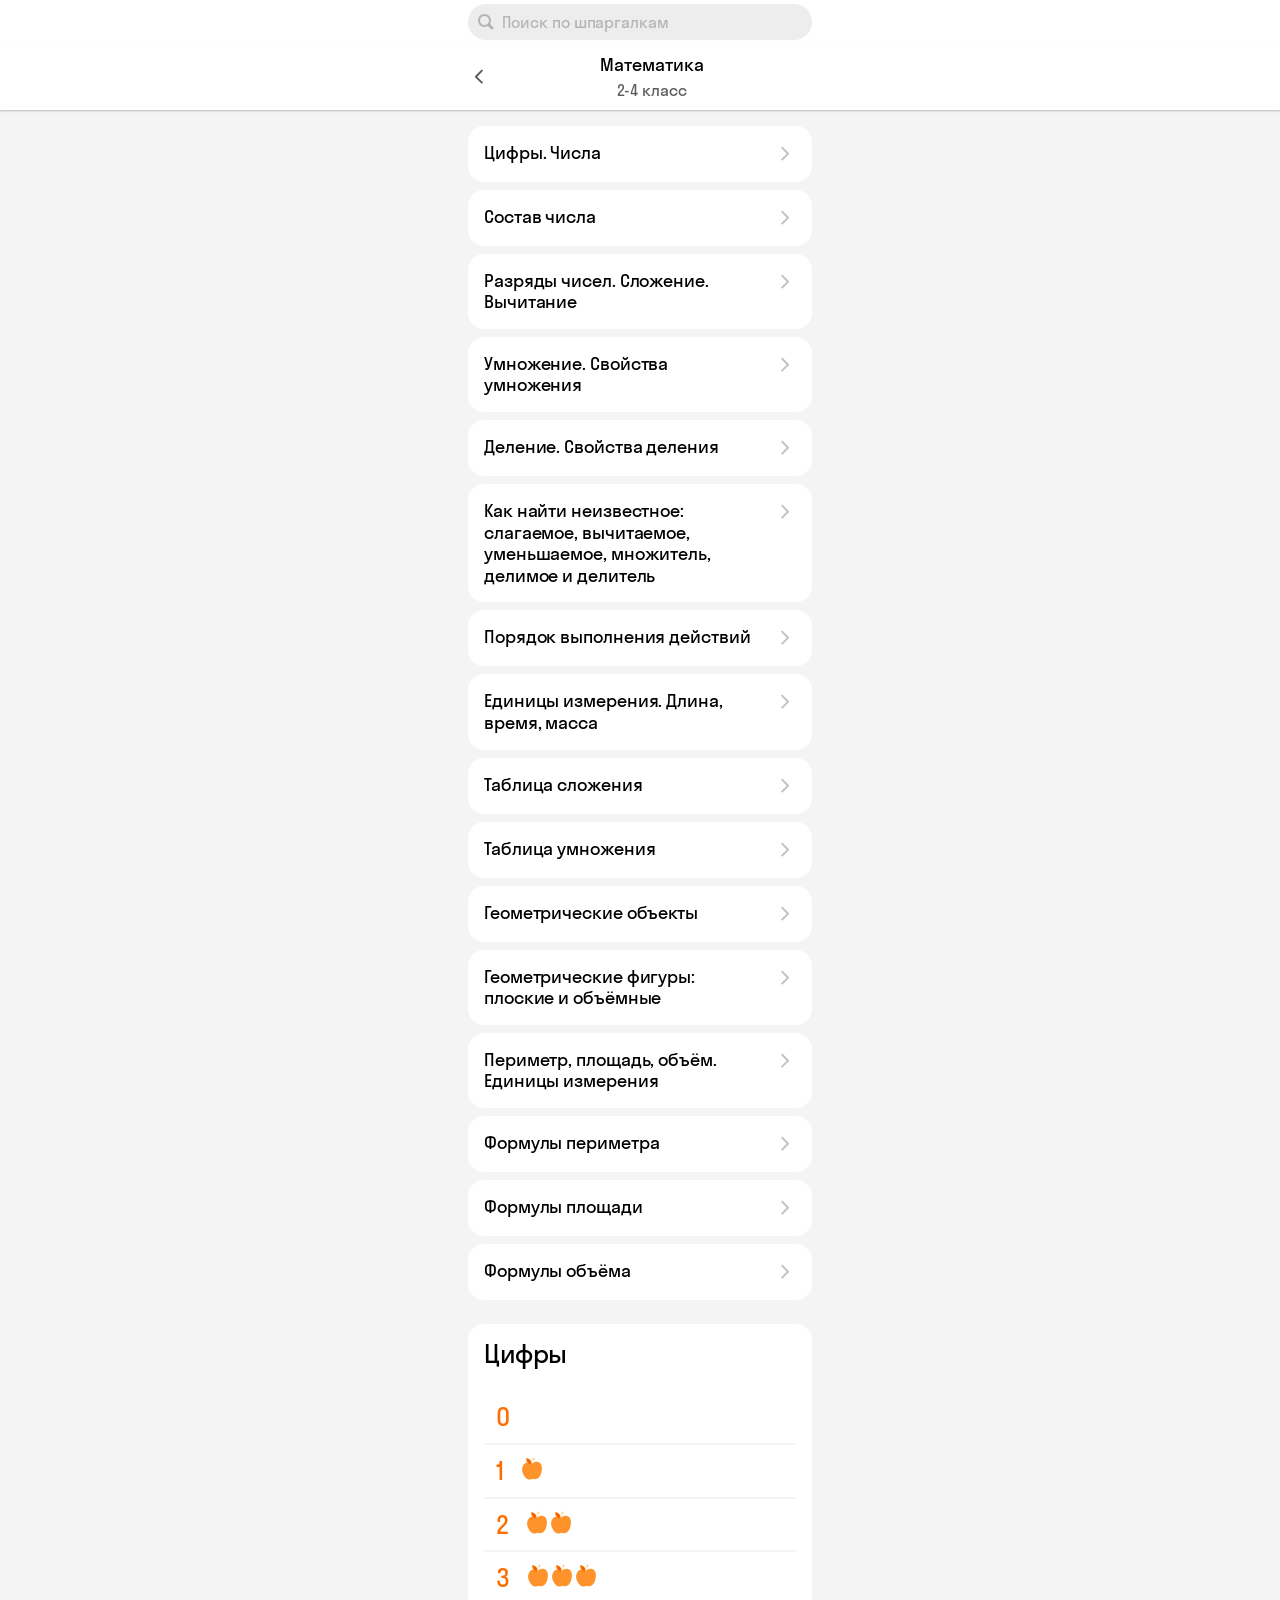
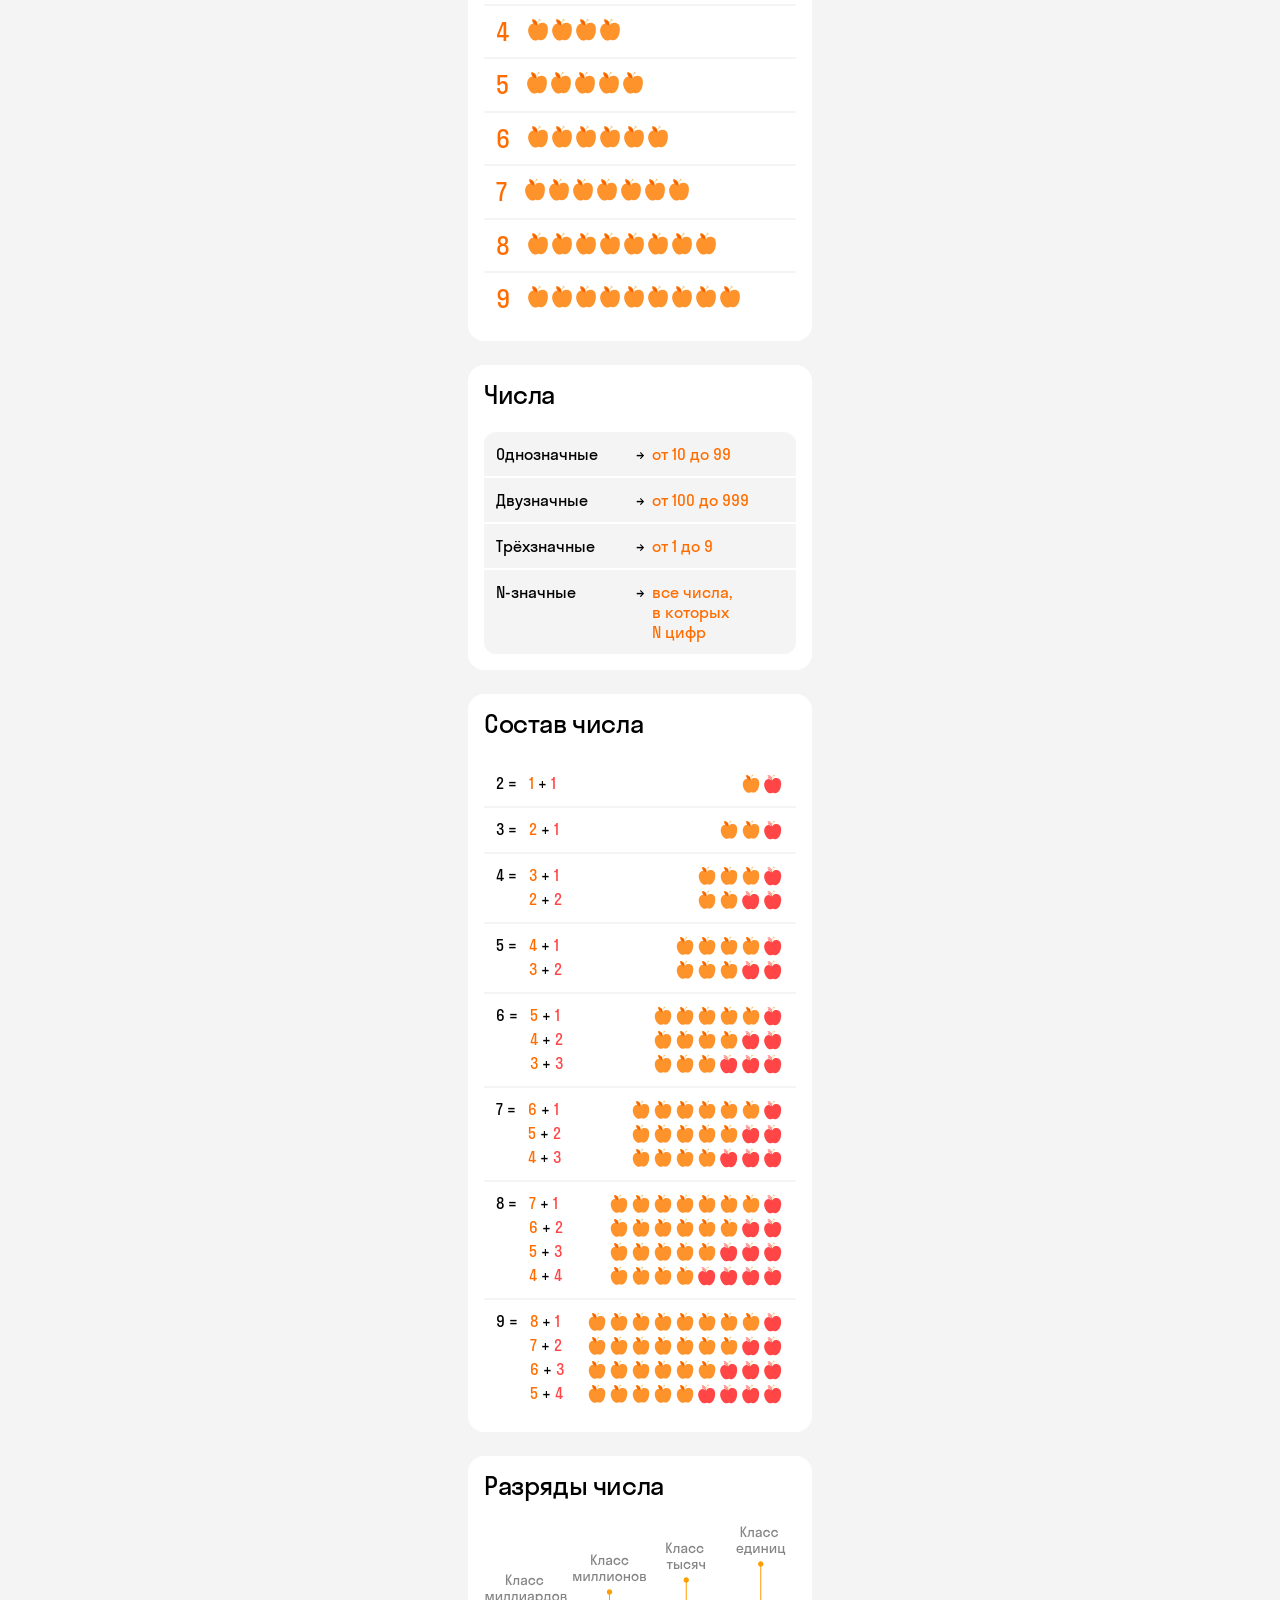
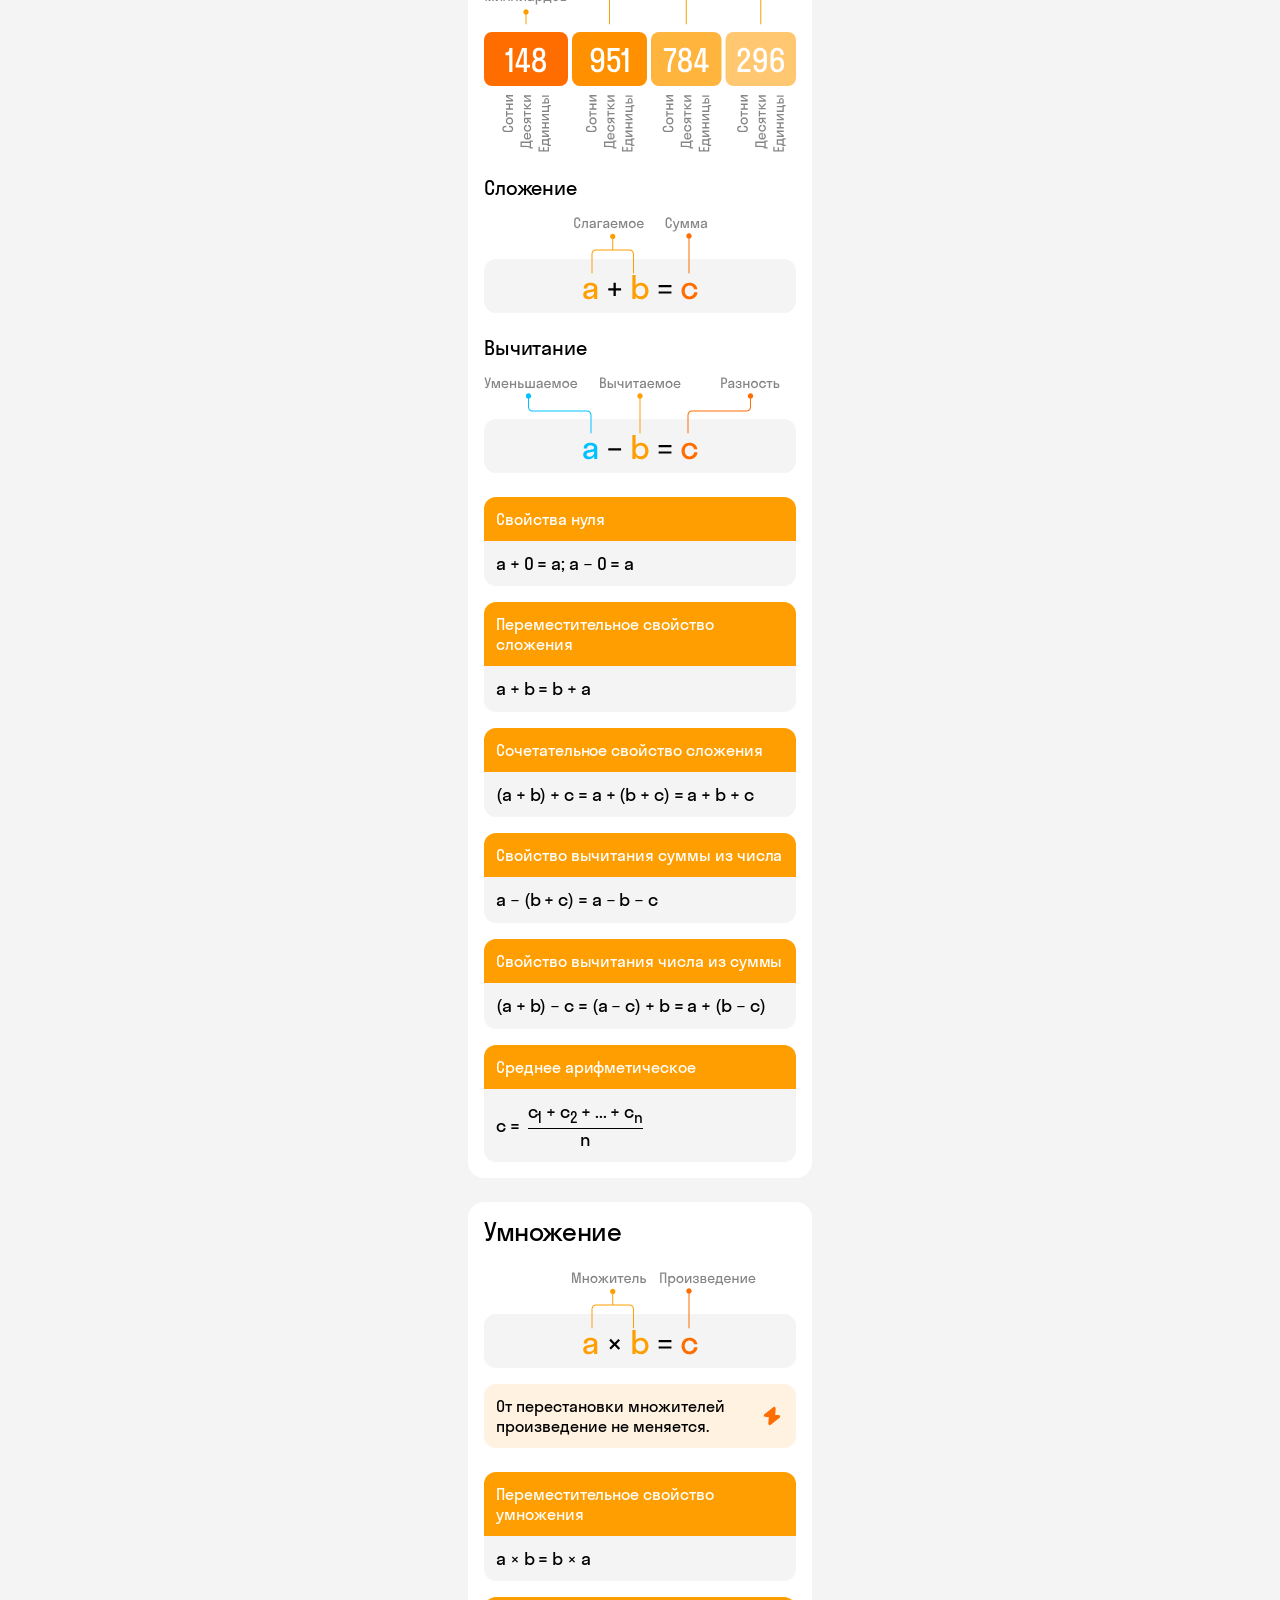
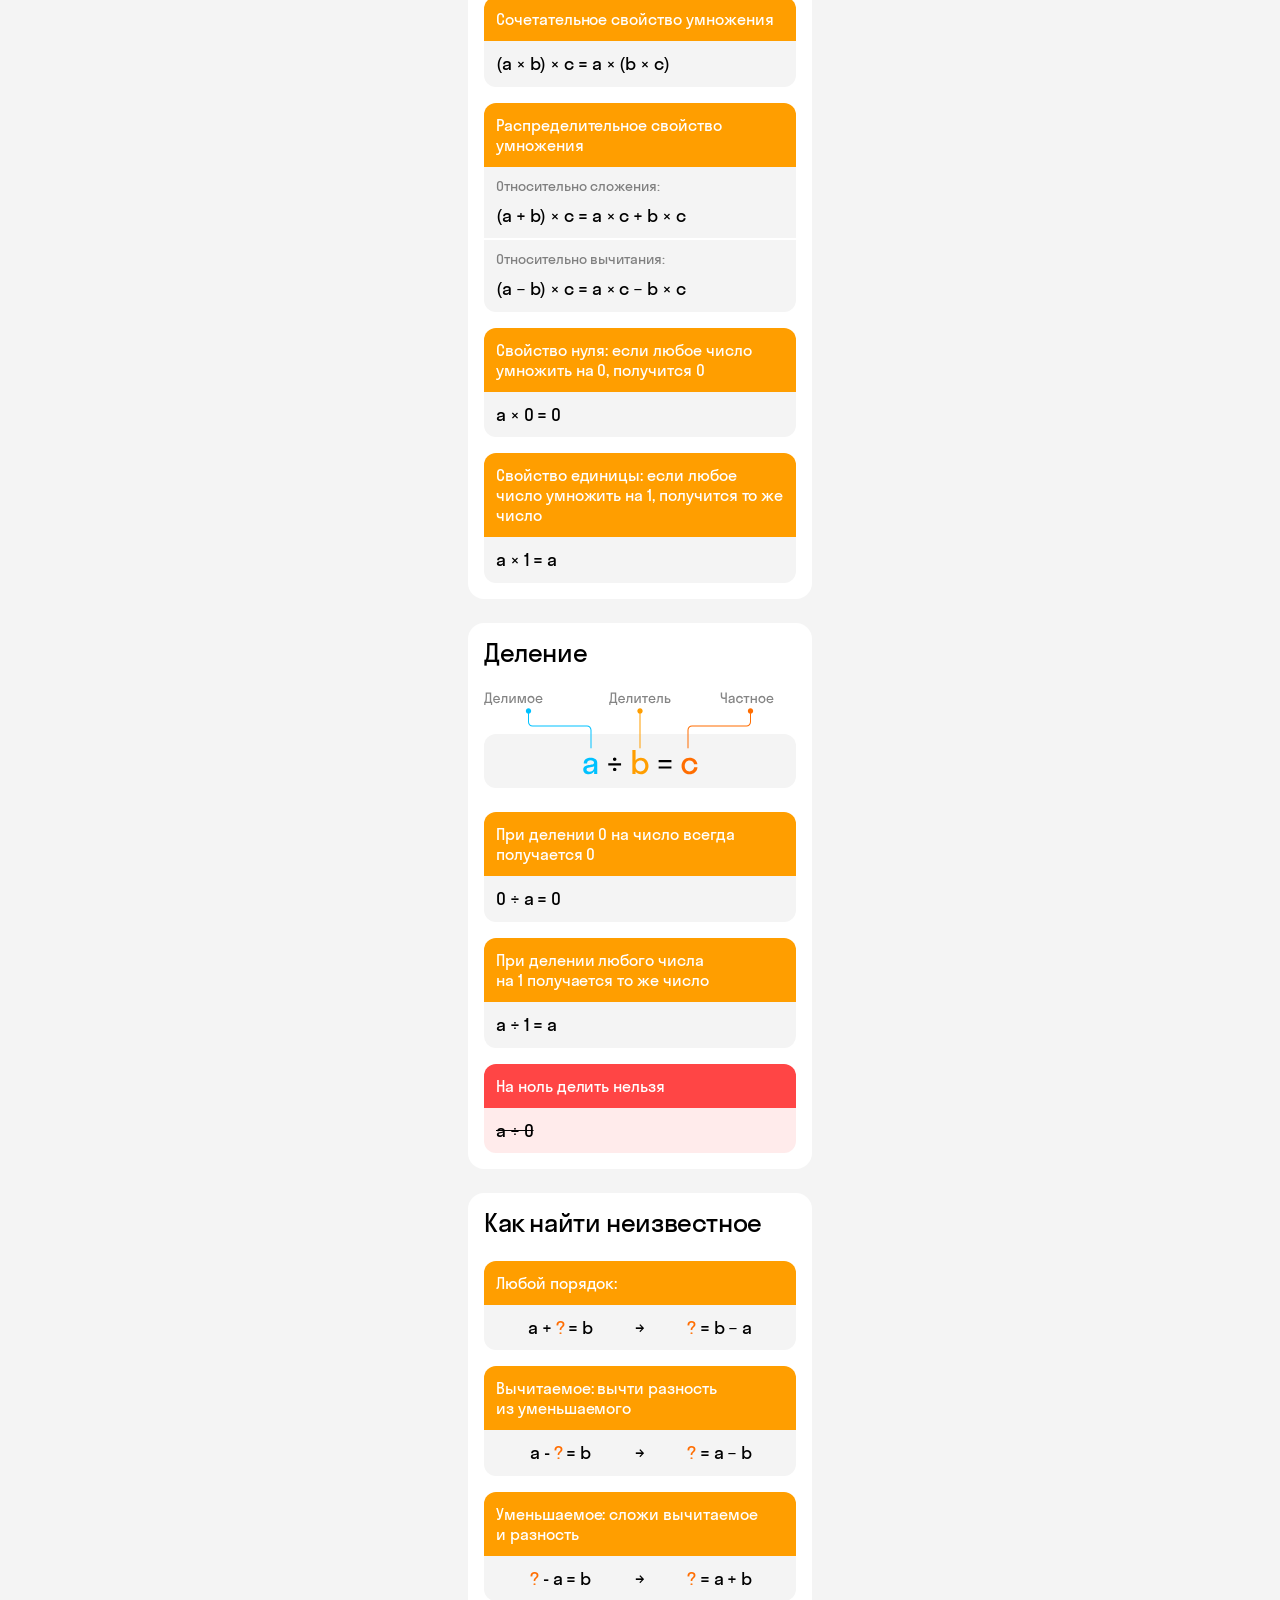
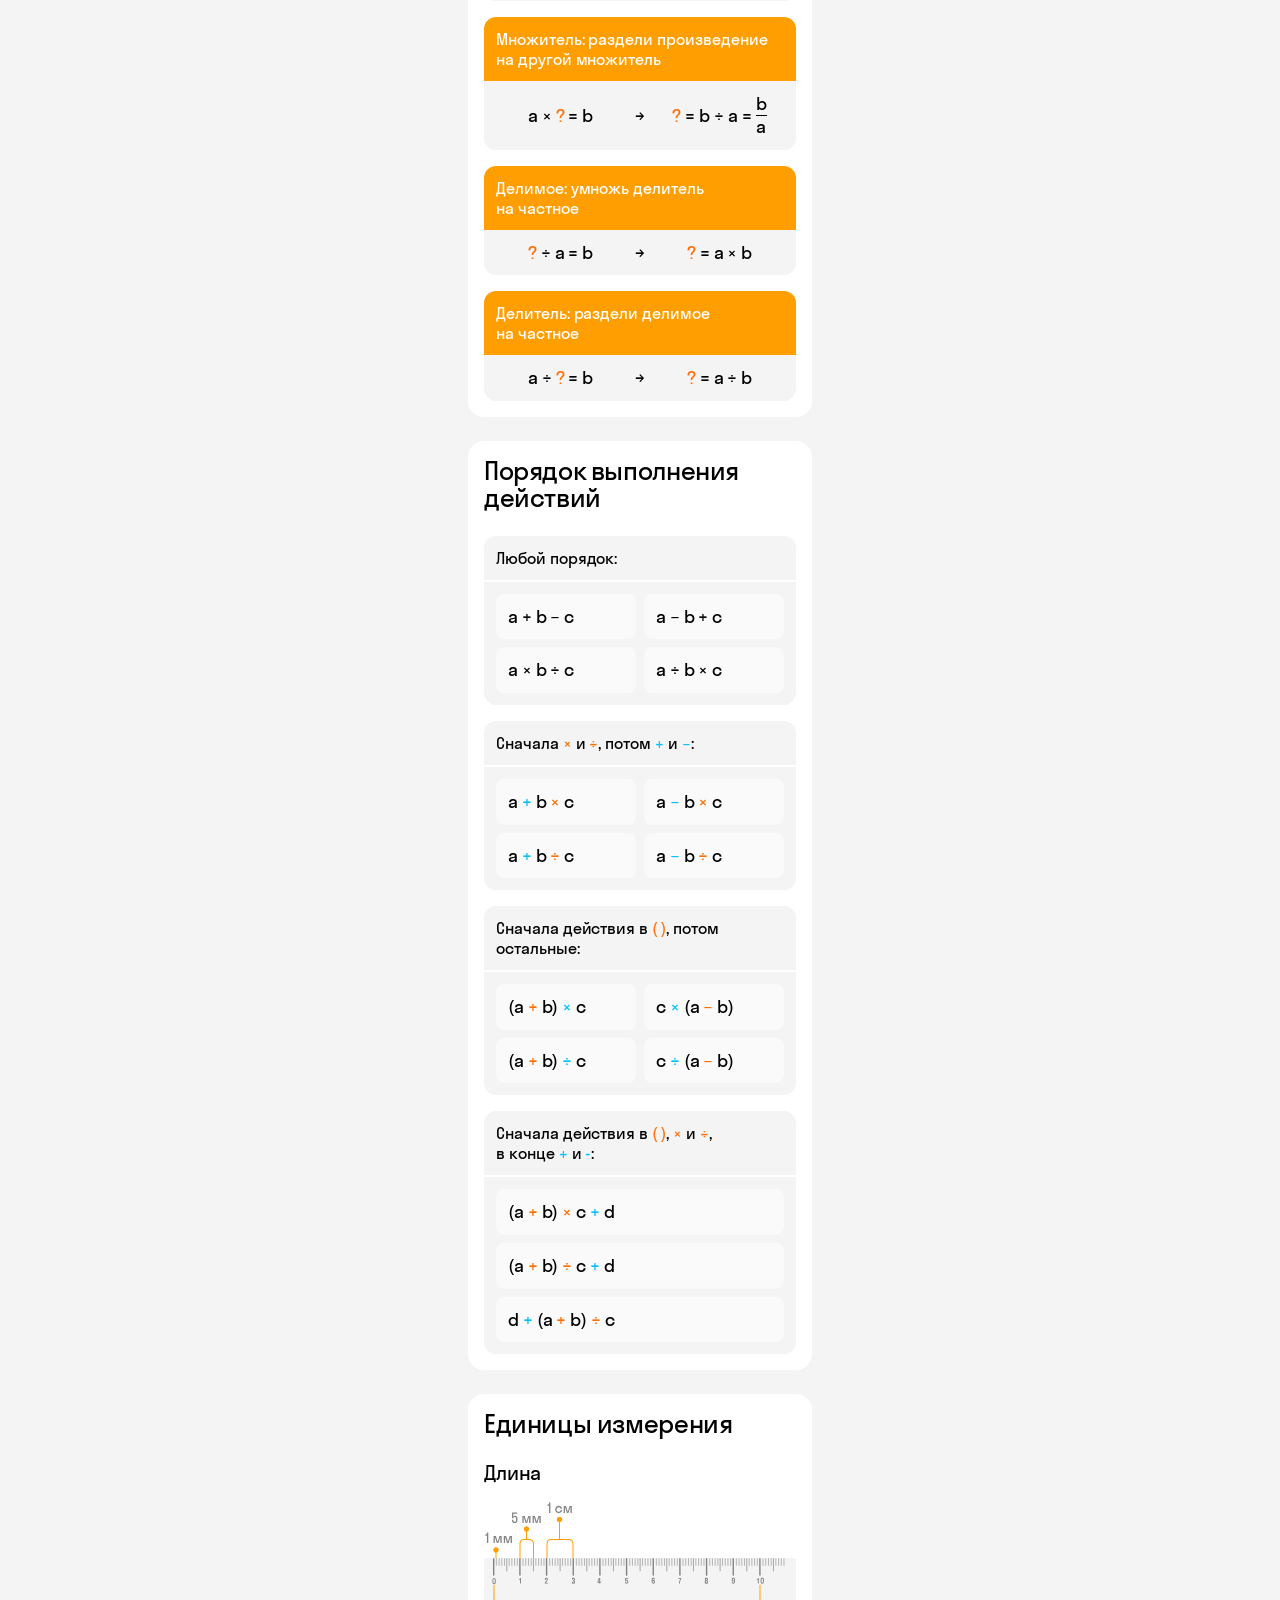
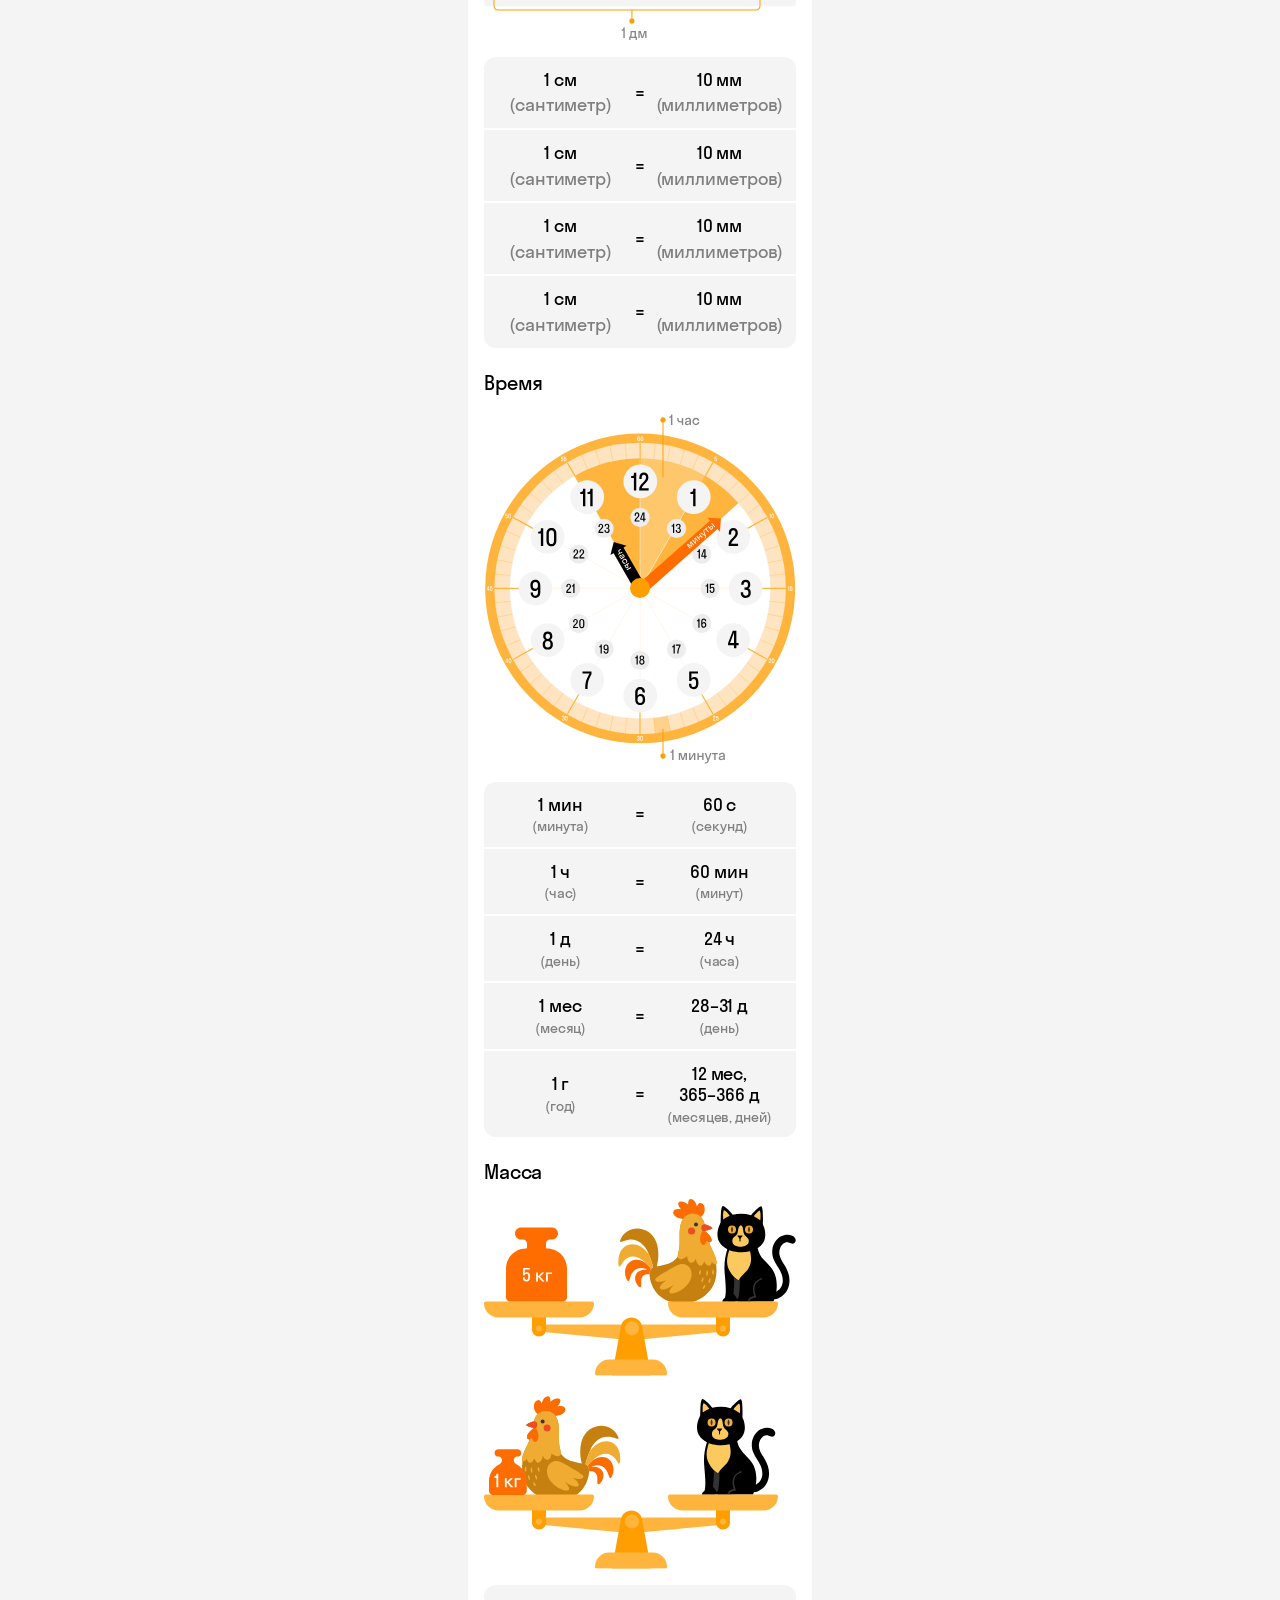
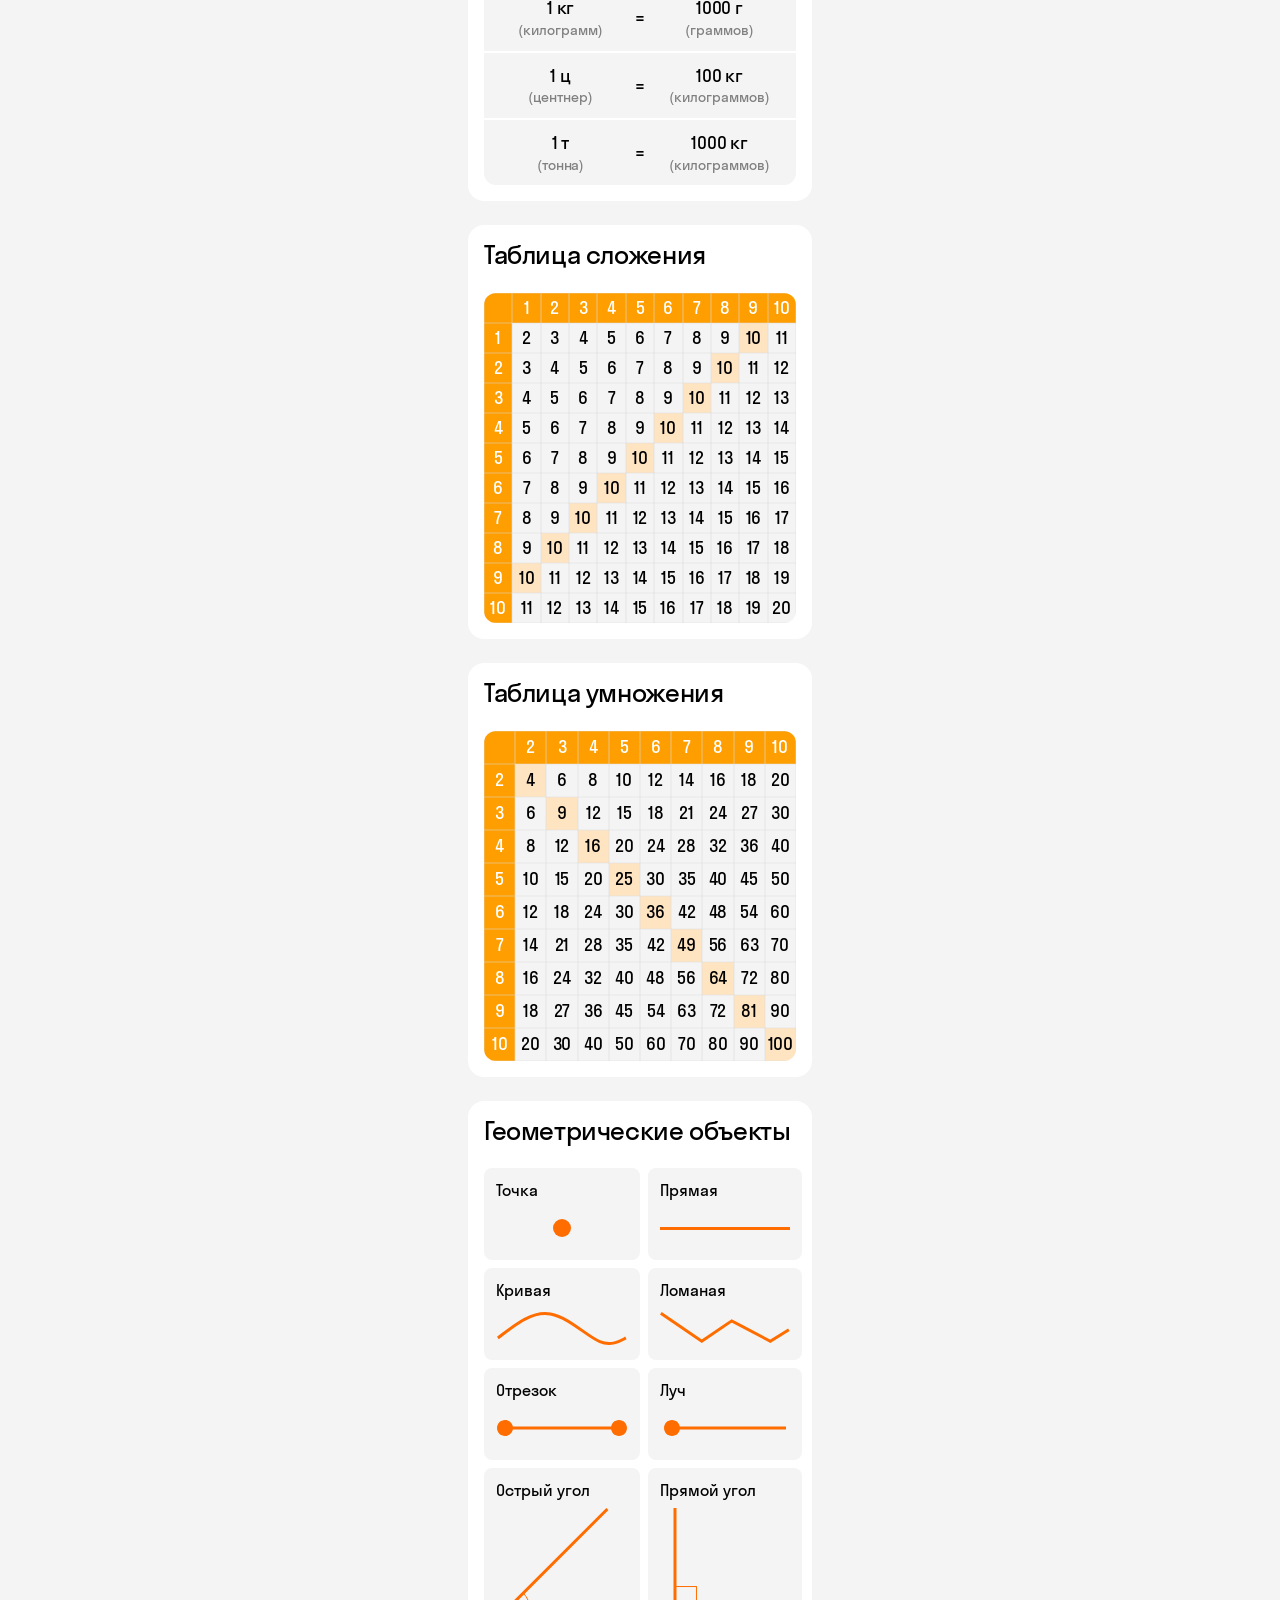
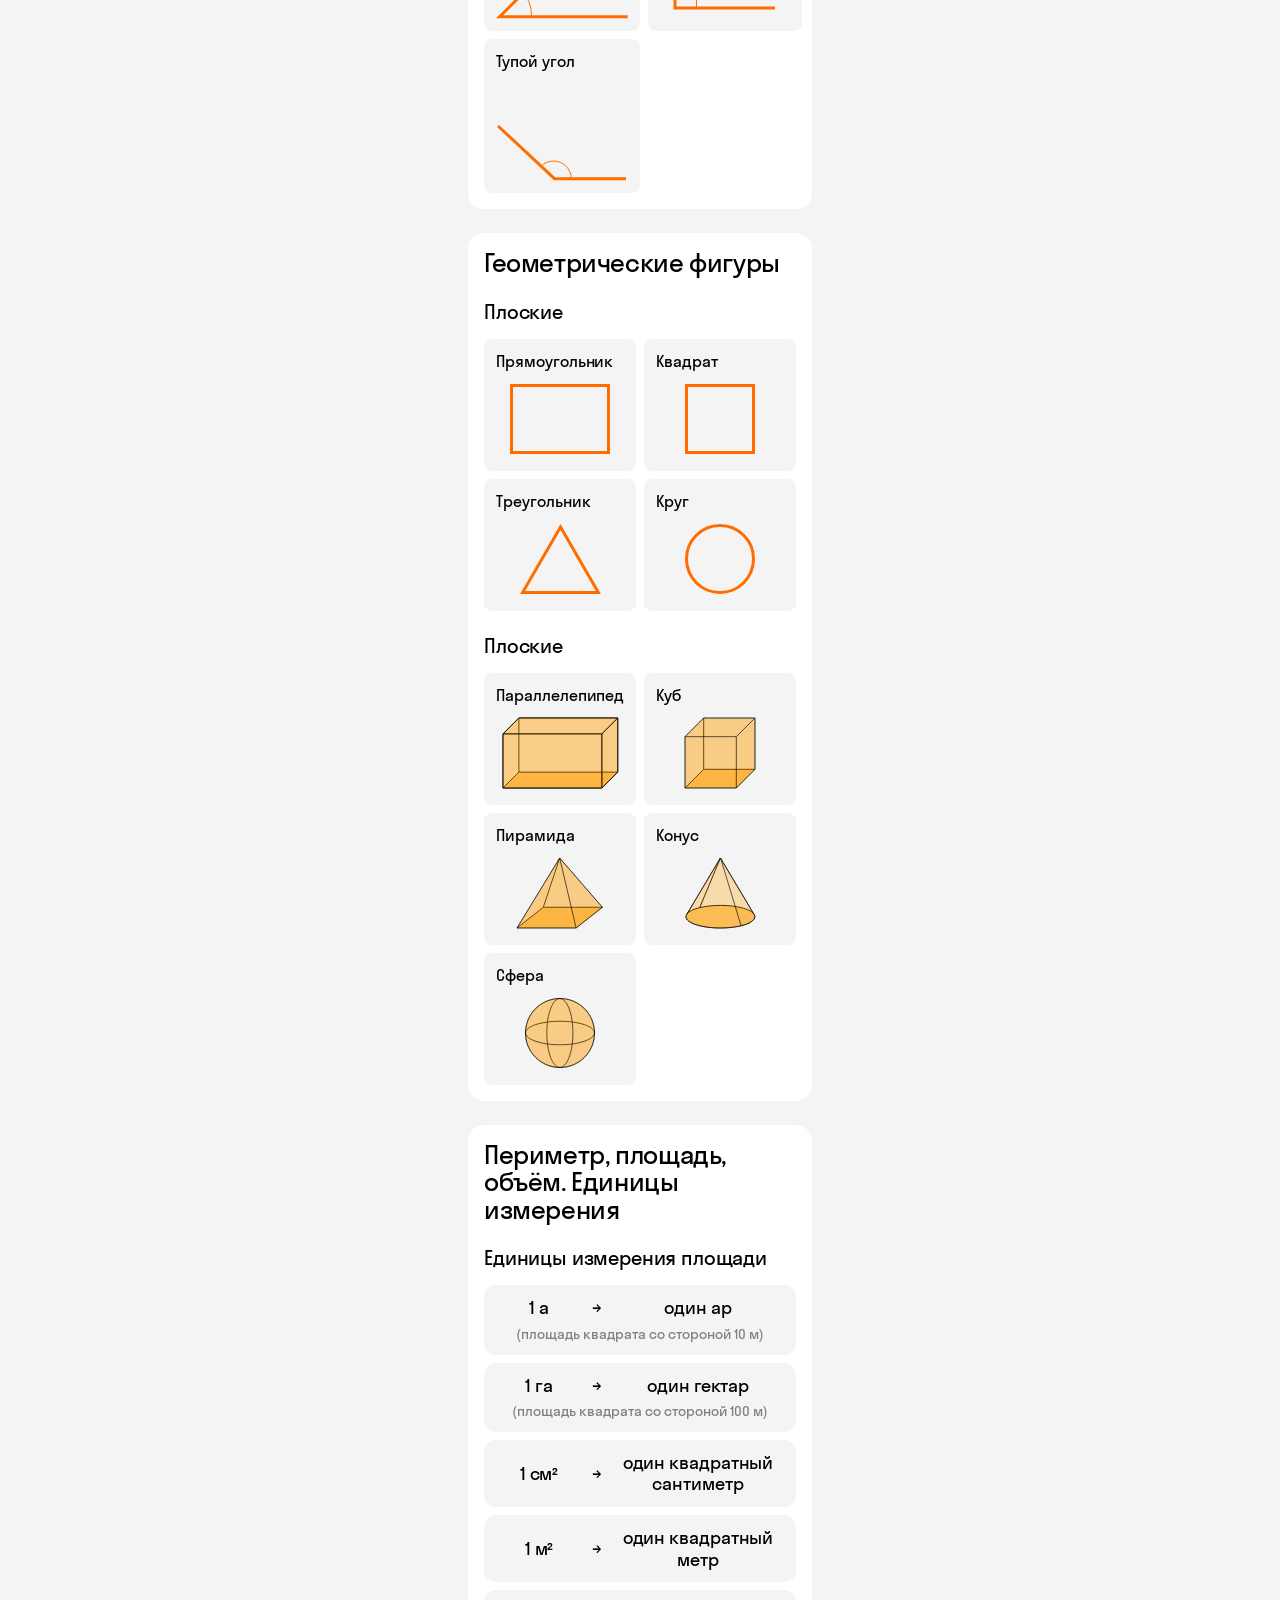
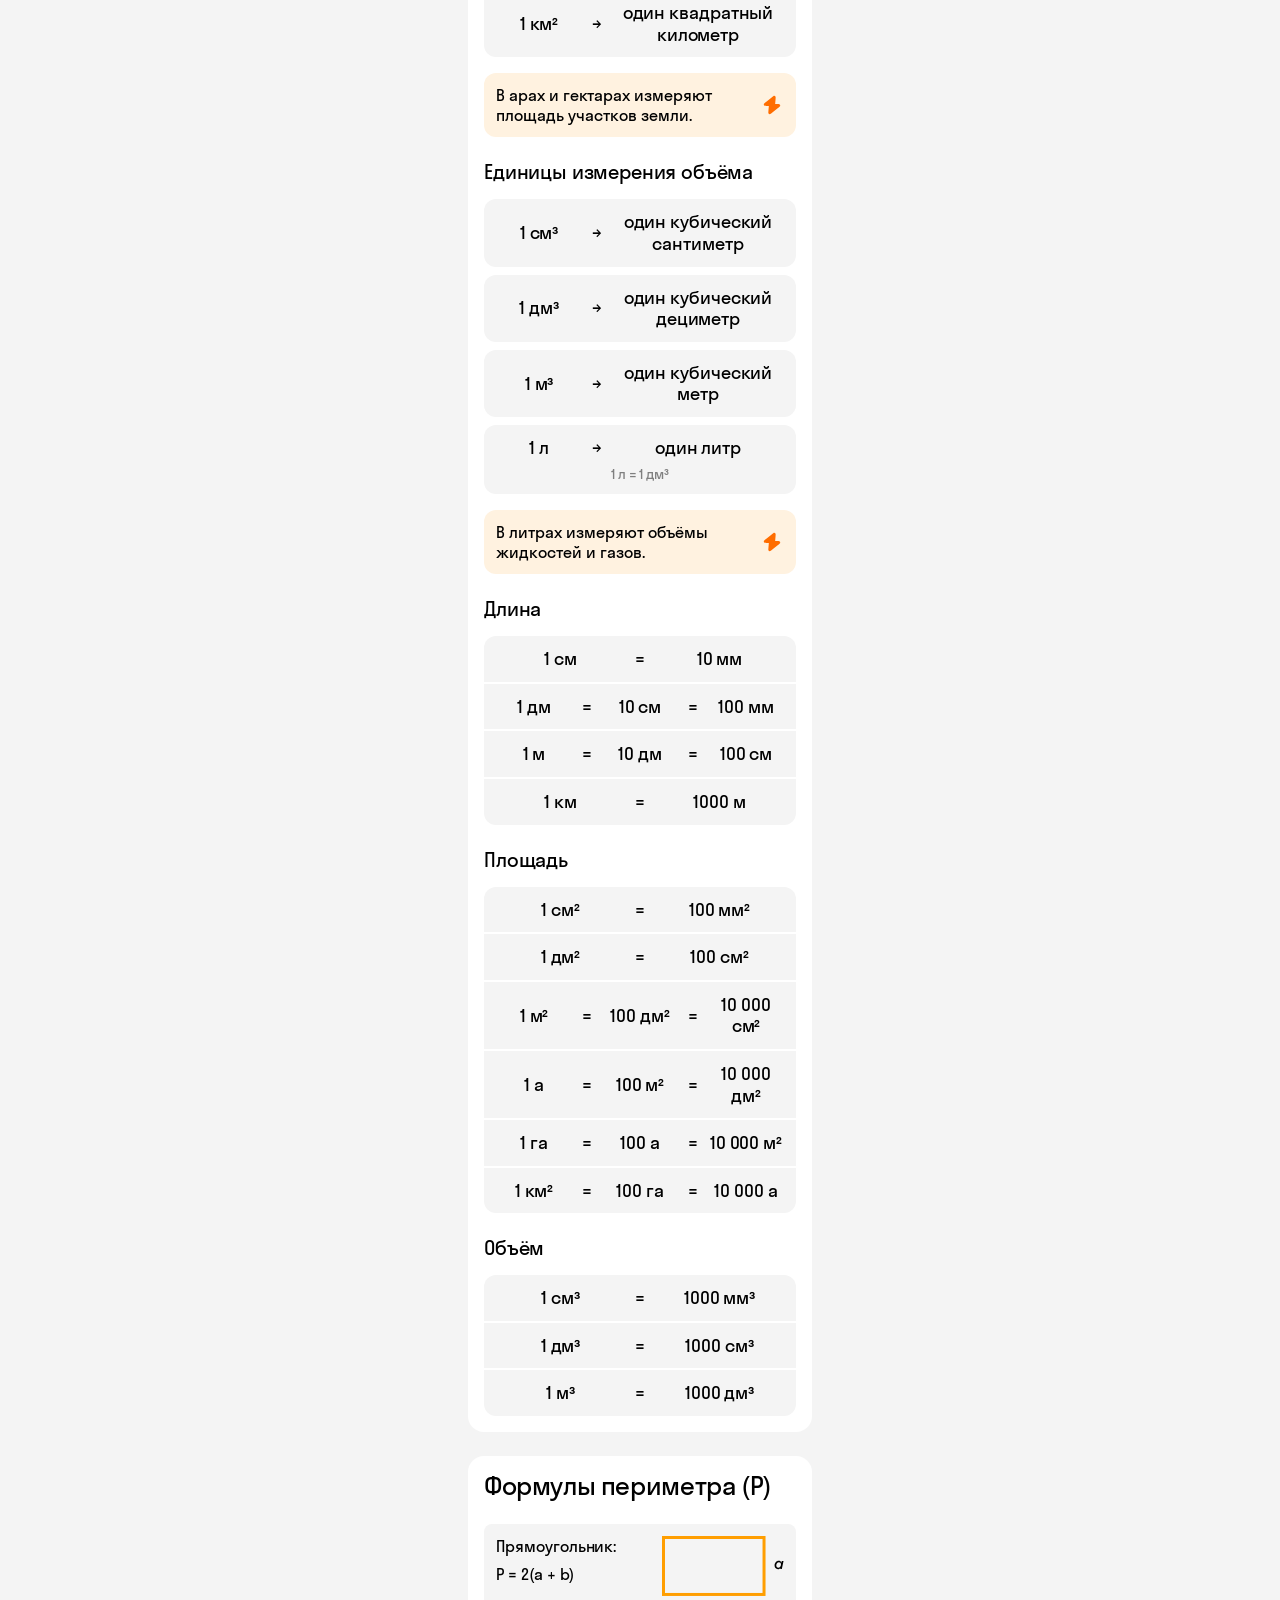
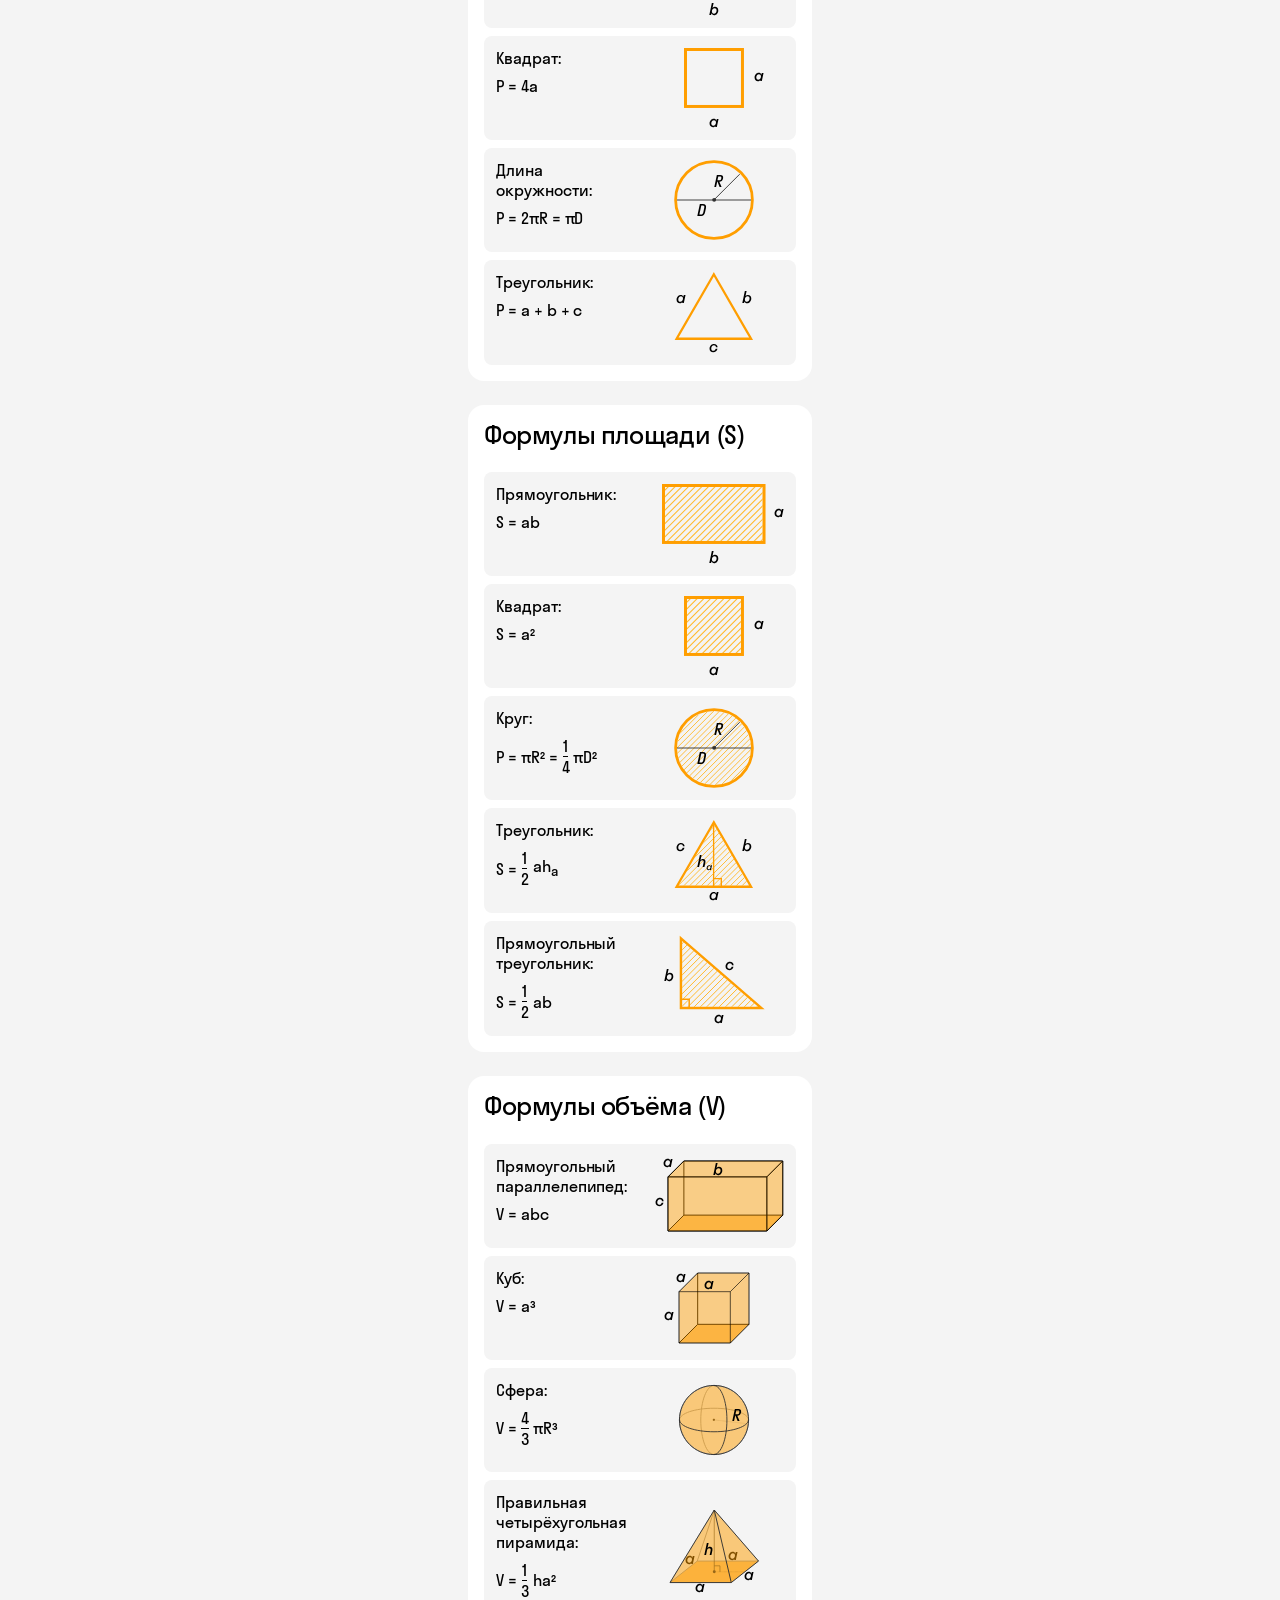
==== commit 2addaf04: "v0.1.6 refactor css/html" ====
--- a/pages/math-2-4.html
+++ b/pages/math-2-4.html
@@ -1,52 +1,48 @@
 <!doctype html>
+
 <html lang="ru">
   <head>
     <meta charset="utf-8" />
-    <meta name="viewport" content="width=device-width,initial-scale=1" />
-    <meta name="theme-color" content="#fff" />
-    <link rel="manifest" href="../manifest.webmanifest" />
-    <link rel="stylesheet" href="../css/global-styles.css" />
-    <link rel="stylesheet" href="../css/search.css" />
-    <link rel="stylesheet" href="../css/subject.css" />
-    <link rel="stylesheet" href="../css/math.css" />
+    <meta content="width=device-width,initial-scale=1" name="viewport" />
+    <meta content="#fff" name="theme-color" />
+    <link href="../manifest.webmanifest" rel="manifest" />
+    <link href="../css/global-styles.css" rel="stylesheet" />
+    <link href="../css/search.css" rel="stylesheet" />
+    <link href="../css/subject.css" rel="stylesheet" />
+    <link href="../css/math.css" rel="stylesheet" />
     <title>Math24</title>
   </head>
-
   <body>
     <nav class="search-shell">
       <div class="search-box" id="search-box">
-        <span class="search-box__icon" aria-hidden="true">
+        <span aria-hidden="true" class="search-box__icon">
           <img src="../icons/zoom.svg" />
         </span>
-
         <input
+          autocomplete="off"
           class="search-box__input font-s"
-          type="search"
           id="site-search"
           placeholder="Поиск по шпаргалкам"
-          autocomplete="off"
+          type="search"
         />
-
         <button
+          aria-label="Очистить поиск"
           class="search-box__clear"
           type="button"
-          aria-label="Очистить поиск"
         >
           <img src="../icons/close-circle-grey.svg" />
         </button>
-
         <div
+          aria-live="polite"
           class="search-results"
+          hidden=""
           id="search-results"
-          hidden
-          aria-live="polite"
         ></div>
       </div>
     </nav>
-
     <header class="header header--subject">
       <div class="header__content">
-        <a href="../" class="header__return-btn">
+        <a class="header__return-btn" href="../">
           <img src="../icons/arw-left.svg" />
         </a>
         <div class="header__text">
@@ -58,20 +54,17 @@
         </button>
       </div>
     </header>
-
-    <space></space>
-
+    <div aria-hidden="true" class="page-spacer"></div>
     <main>
       <section
         class="search-results"
-        id="page-toc"
-        data-subject-code="math"
         data-grade-band="2-4"
         data-page="math-2-4.html"
+        data-subject-code="math"
+        id="page-toc"
       ></section>
-
       <section class="cheats__list">
-        <div id="digits-numbers" class="cheats__item">
+        <div class="cheats__item" id="digits-numbers">
           <h3 class="cheat__title font-xxl">Цифры</h3>
           <div class="cheat__content">
             <div class="digits__block">
@@ -116,48 +109,44 @@
             </div>
           </div>
         </div>
-
-        <div id="numbers" class="cheats__item">
+        <div class="cheats__item" id="numbers">
           <h3 class="cheat__title font-xxl">Числа</h3>
           <div class="cheat__content">
             <div class="numbers__block">
               <div class="numbers__title font-s">Однозначные</div>
-              <div class="numbers__divider font-s">→</div>
+              <div class="cheat__divider font-s">→</div>
               <div class="numbers__example font-s">от 10 до 99</div>
             </div>
             <div class="numbers__block">
               <div class="numbers__title font-s">Двузначные</div>
-              <div class="numbers__divider font-s">→</div>
+              <div class="cheat__divider font-s">→</div>
               <div class="numbers__example font-s">от 100 до 999</div>
             </div>
             <div class="numbers__block">
               <div class="numbers__title font-s">Трёхзначные</div>
-              <div class="numbers__divider font-s">→</div>
+              <div class="cheat__divider font-s">→</div>
               <div class="numbers__example font-s">от 1 до 9</div>
             </div>
             <div class="numbers__block">
               <div class="numbers__title font-s">N-значные</div>
-              <div class="numbers__divider font-s">→</div>
+              <div class="cheat__divider font-s">→</div>
               <div class="numbers__example font-s">
                 все числа, в которых N цифр
               </div>
             </div>
           </div>
         </div>
-
-        <div id="number-composition" class="cheats__item">
+        <div class="cheats__item" id="number-composition">
           <h3 class="cheat__title font-xxl">Состав числа</h3>
           <div class="cheat__content">
             <div class="num-compos__block">
               <div class="num-compos__number font-s">2 =</div>
-
               <div class="num-compos__list">
                 <div class="num-compos__item">
                   <div class="compos__example font-s">
                     <span class="clr-orange">1</span> +
                     <span class="clr-red">1</span>
                   </div>
-
                   <div
                     class="num-compos__visual"
                     style="--apple-orange: 1; --apple-red: 1"
@@ -165,17 +154,14 @@
                 </div>
               </div>
             </div>
-
             <div class="num-compos__block">
               <div class="num-compos__number font-s">3 =</div>
-
               <div class="num-compos__list">
                 <div class="num-compos__item">
                   <div class="compos__example font-s">
                     <span class="clr-orange">2</span> +
                     <span class="clr-red">1</span>
                   </div>
-
                   <div
                     class="num-compos__visual"
                     style="--apple-orange: 2; --apple-red: 1"
@@ -183,29 +169,24 @@
                 </div>
               </div>
             </div>
-
             <div class="num-compos__block">
               <div class="num-compos__number font-s">4 =</div>
-
               <div class="num-compos__list">
                 <div class="num-compos__item">
                   <div class="compos__example font-s">
                     <span class="clr-orange">3</span> +
                     <span class="clr-red">1</span>
                   </div>
-
                   <div
                     class="num-compos__visual"
                     style="--apple-orange: 3; --apple-red: 1"
                   ></div>
                 </div>
-
                 <div class="num-compos__item">
                   <div class="compos__example font-s">
                     <span class="clr-orange">2</span> +
                     <span class="clr-red">2</span>
                   </div>
-
                   <div
                     class="num-compos__visual"
                     style="--apple-orange: 2; --apple-red: 2"
@@ -213,29 +194,24 @@
                 </div>
               </div>
             </div>
-
             <div class="num-compos__block">
               <div class="num-compos__number font-s">5 =</div>
-
               <div class="num-compos__list">
                 <div class="num-compos__item">
                   <div class="compos__example font-s">
                     <span class="clr-orange">4</span> +
                     <span class="clr-red">1</span>
                   </div>
-
                   <div
                     class="num-compos__visual"
                     style="--apple-orange: 4; --apple-red: 1"
                   ></div>
                 </div>
-
                 <div class="num-compos__item">
                   <div class="compos__example font-s">
                     <span class="clr-orange">3</span> +
                     <span class="clr-red">2</span>
                   </div>
-
                   <div
                     class="num-compos__visual"
                     style="--apple-orange: 3; --apple-red: 2"
@@ -243,41 +219,34 @@
                 </div>
               </div>
             </div>
-
             <div class="num-compos__block">
               <div class="num-compos__number font-s">6 =</div>
-
               <div class="num-compos__list">
                 <div class="num-compos__item">
                   <div class="compos__example font-s">
                     <span class="clr-orange">5</span> +
                     <span class="clr-red">1</span>
                   </div>
-
                   <div
                     class="num-compos__visual"
                     style="--apple-orange: 5; --apple-red: 1"
                   ></div>
                 </div>
-
                 <div class="num-compos__item">
                   <div class="compos__example font-s">
                     <span class="clr-orange">4</span> +
                     <span class="clr-red">2</span>
                   </div>
-
                   <div
                     class="num-compos__visual"
                     style="--apple-orange: 4; --apple-red: 2"
                   ></div>
                 </div>
-
                 <div class="num-compos__item">
                   <div class="compos__example font-s">
                     <span class="clr-orange">3</span> +
                     <span class="clr-red">3</span>
                   </div>
-
                   <div
                     class="num-compos__visual"
                     style="--apple-orange: 3; --apple-red: 3"
@@ -285,41 +254,34 @@
                 </div>
               </div>
             </div>
-
             <div class="num-compos__block">
               <div class="num-compos__number font-s">7 =</div>
-
               <div class="num-compos__list">
                 <div class="num-compos__item">
                   <div class="compos__example font-s">
                     <span class="clr-orange">6</span> +
                     <span class="clr-red">1</span>
                   </div>
-
                   <div
                     class="num-compos__visual"
                     style="--apple-orange: 6; --apple-red: 1"
                   ></div>
                 </div>
-
                 <div class="num-compos__item">
                   <div class="compos__example font-s">
                     <span class="clr-orange">5</span> +
                     <span class="clr-red">2</span>
                   </div>
-
                   <div
                     class="num-compos__visual"
                     style="--apple-orange: 5; --apple-red: 2"
                   ></div>
                 </div>
-
                 <div class="num-compos__item">
                   <div class="compos__example font-s">
                     <span class="clr-orange">4</span> +
                     <span class="clr-red">3</span>
                   </div>
-
                   <div
                     class="num-compos__visual"
                     style="--apple-orange: 4; --apple-red: 3"
@@ -327,53 +289,44 @@
                 </div>
               </div>
             </div>
-
             <div class="num-compos__block">
               <div class="num-compos__number font-s">8 =</div>
-
               <div class="num-compos__list">
                 <div class="num-compos__item">
                   <div class="compos__example font-s">
                     <span class="clr-orange">7</span> +
                     <span class="clr-red">1</span>
                   </div>
-
                   <div
                     class="num-compos__visual"
                     style="--apple-orange: 7; --apple-red: 1"
                   ></div>
                 </div>
-
                 <div class="num-compos__item">
                   <div class="compos__example font-s">
                     <span class="clr-orange">6</span> +
                     <span class="clr-red">2</span>
                   </div>
-
                   <div
                     class="num-compos__visual"
                     style="--apple-orange: 6; --apple-red: 2"
                   ></div>
                 </div>
-
                 <div class="num-compos__item">
                   <div class="compos__example font-s">
                     <span class="clr-orange">5</span> +
                     <span class="clr-red">3</span>
                   </div>
-
                   <div
                     class="num-compos__visual"
                     style="--apple-orange: 5; --apple-red: 3"
                   ></div>
                 </div>
-
                 <div class="num-compos__item">
                   <div class="compos__example font-s">
                     <span class="clr-orange">4</span> +
                     <span class="clr-red">4</span>
                   </div>
-
                   <div
                     class="num-compos__visual"
                     style="--apple-orange: 4; --apple-red: 4"
@@ -381,53 +334,44 @@
                 </div>
               </div>
             </div>
-
             <div class="num-compos__block">
               <div class="num-compos__number font-s">9 =</div>
-
               <div class="num-compos__list">
                 <div class="num-compos__item">
                   <div class="compos__example font-s">
                     <span class="clr-orange">8</span> +
                     <span class="clr-red">1</span>
                   </div>
-
                   <div
                     class="num-compos__visual"
                     style="--apple-orange: 8; --apple-red: 1"
                   ></div>
                 </div>
-
                 <div class="num-compos__item">
                   <div class="compos__example font-s">
                     <span class="clr-orange">7</span> +
                     <span class="clr-red">2</span>
                   </div>
-
                   <div
                     class="num-compos__visual"
                     style="--apple-orange: 7; --apple-red: 2"
                   ></div>
                 </div>
-
                 <div class="num-compos__item">
                   <div class="compos__example font-s">
                     <span class="clr-orange">6</span> +
                     <span class="clr-red">3</span>
                   </div>
-
                   <div
                     class="num-compos__visual"
                     style="--apple-orange: 6; --apple-red: 3"
                   ></div>
                 </div>
-
                 <div class="num-compos__item">
                   <div class="compos__example font-s">
                     <span class="clr-orange">5</span> +
                     <span class="clr-red">4</span>
                   </div>
-
                   <div
                     class="num-compos__visual"
                     style="--apple-orange: 5; --apple-red: 4"
@@ -437,30 +381,29 @@
             </div>
           </div>
         </div>
-
-        <div id="place-value-add-subtract" class="cheats__item">
+        <div class="cheats__item" id="place-value-add-subtract">
           <h3 class="cheat__title font-xxl">Разряды числа</h3>
-          <div class="cheat__content">
+          <div class="cheat__content cheat__content--stack-24">
             <div class="cheat__section">
               <img
-                class="pvas__place-value"
+                class="cheat__media cheat__media--full"
                 src="../imgs/pvas__place-value.svg"
               />
             </div>
-
             <div class="cheat__section">
               <h4 class="cheat__subtitle font-l">Сложение</h4>
-              <img class="pvas__add" src="../imgs/pvas__add.svg" />
-            </div>
-
+              <img
+                class="cheat__media cheat__media--full"
+                src="../imgs/pvas__add.svg"
+              />
+            </div>
             <div class="cheat__section">
               <h4 class="cheat__subtitle font-l">Вычитание</h4>
               <img
-                class="pvas__place-substract"
+                class="cheat__media cheat__media--full"
                 src="../imgs/pvas__substract.svg"
               />
             </div>
-
             <section class="info-list">
               <div class="info-list__item">
                 <div class="info-list__name font-s">Свойства нуля</div>
@@ -468,14 +411,12 @@
                   a + 0 = a; a − 0 = a
                 </div>
               </div>
-
               <div class="info-list__item">
                 <div class="info-list__name font-s">
                   Переместительное свойство сложения
                 </div>
                 <div class="info-list__example font-m">a + b = b + a</div>
               </div>
-
               <div class="info-list__item">
                 <div class="info-list__name font-s">
                   Сочетательное свойство сложения
@@ -484,7 +425,6 @@
                   (a + b) + с = a + (b + c) = a + b + c
                 </div>
               </div>
-
               <div class="info-list__item">
                 <div class="info-list__name font-s">
                   Свойство вычитания суммы из числа
@@ -493,7 +433,6 @@
                   a − (b + c) = a − b − c
                 </div>
               </div>
-
               <div class="info-list__item">
                 <div class="info-list__name font-s">
                   Свойство вычитания числа из суммы
@@ -502,13 +441,11 @@
                   (a + b) − c = (a − c) + b = a + (b − c)
                 </div>
               </div>
-
               <div class="info-list__item">
                 <div class="info-list__name font-s">Среднее арифметическое</div>
                 <div class="info-list__example font-m">
                   <div class="formula">
-                    <span class="formula__variable">c = &nbsp;</span>
-
+                    <span class="formula__label">c =  </span>
                     <div class="formula__fraction">
                       <div class="formula__numerator">
                         c<sub>1</sub> + c<sub>2</sub> + ... + c<sub>n</sub>
@@ -521,20 +458,21 @@
             </section>
           </div>
         </div>
-
-        <div id="multiplication" class="cheats__item">
+        <div class="cheats__item" id="multiplication">
           <h3 class="cheat__title font-xxl">Умножение</h3>
-          <div class="cheat__content">
+          <div class="cheat__content cheat__content--stack-24">
             <div class="cheat__section">
-              <img class="mult__example" src="../imgs/multiplication.svg" />
+              <img
+                class="cheat__media cheat__media--full"
+                src="../imgs/multiplication.svg"
+              />
               <div class="note">
-                <div class="hint__text">
+                <div class="note__text">
                   От перестановки множителей произведение не меняется.
                 </div>
                 <img src="../icons/lightning.svg" />
               </div>
             </div>
-
             <section class="info-list">
               <div class="info-list__item">
                 <div class="info-list__name font-s">
@@ -542,7 +480,6 @@
                 </div>
                 <div class="info-list__example font-m">a × b = b × a</div>
               </div>
-
               <div class="info-list__item">
                 <div class="info-list__name font-s">
                   Сочетательное свойство умножения
@@ -551,7 +488,6 @@
                   (a × b) × c = a × (b × c)
                 </div>
               </div>
-
               <div class="info-list__item">
                 <div class="info-list__name font-s">
                   Распределительное свойство умножения
@@ -569,14 +505,12 @@
                   (a − b) × c = a × c − b × c
                 </div>
               </div>
-
               <div class="info-list__item">
                 <div class="info-list__name font-s">
                   Свойство нуля: если любое число умножить на 0, получится 0
                 </div>
                 <div class="info-list__example font-m">а × 0 = 0</div>
               </div>
-
               <div class="info-list__item">
                 <div class="info-list__name font-s">
                   Свойство единицы: если любое число умножить на 1, получится то
@@ -587,14 +521,15 @@
             </section>
           </div>
         </div>
-
-        <div id="division" class="cheats__item">
+        <div class="cheats__item" id="division">
           <h3 class="cheat__title font-xxl">Деление</h3>
-          <div class="cheat__content">
-            <div class="division__block">
-              <img class="division__example" src="../imgs/division.svg" />
-            </div>
-
+          <div class="cheat__content cheat__content--stack-24">
+            <div class="cheat__media-group">
+              <img
+                class="cheat__media cheat__media--full"
+                src="../imgs/division.svg"
+              />
+            </div>
             <section class="info-list">
               <div class="info-list__item">
                 <div class="info-list__name font-s">
@@ -602,15 +537,13 @@
                 </div>
                 <div class="info-list__example font-m">0 ÷ a = 0</div>
               </div>
-
               <div class="info-list__item">
                 <div class="info-list__name font-s">
                   При делении любого числа на 1 получается то же число
                 </div>
                 <div class="info-list__example font-m">a ÷ 1 = a</div>
               </div>
-
-              <div class="info-list__item info-list__item--false">
+              <div class="info-list__item info-list__item--negative">
                 <div class="info-list__name font-s">На ноль делить нельзя</div>
                 <div
                   class="info-list__example font-m"
@@ -622,8 +555,7 @@
             </section>
           </div>
         </div>
-
-        <div id="find-unknown" class="cheats__item">
+        <div class="cheats__item" id="find-unknown">
           <h3 class="cheat__title font-xxl">Как найти неизвестное</h3>
           <div class="cheat__content">
             <section class="info-list">
@@ -639,7 +571,6 @@
                   </div>
                 </div>
               </div>
-
               <div class="info-list__item">
                 <div class="info-list__name font-s">
                   Вычитаемое: вычти разность из уменьшаемого
@@ -654,7 +585,6 @@
                   </div>
                 </div>
               </div>
-
               <div class="info-list__item">
                 <div class="info-list__name font-s">
                   Уменьшаемое: сложи вычитаемое и разность
@@ -669,7 +599,6 @@
                   </div>
                 </div>
               </div>
-
               <div class="info-list__item">
                 <div class="info-list__name font-s">
                   Множитель: раздели произведение на другой множитель
@@ -688,7 +617,6 @@
                   </div>
                 </div>
               </div>
-
               <div class="info-list__item">
                 <div class="info-list__name font-s">
                   Делимое: умножь делитель на частное
@@ -703,7 +631,6 @@
                   </div>
                 </div>
               </div>
-
               <div class="info-list__item">
                 <div class="info-list__name font-s">
                   Делитель: раздели делимое на частное
@@ -721,8 +648,7 @@
             </section>
           </div>
         </div>
-
-        <div id="order-of-operations" class="cheats__item">
+        <div class="cheats__item" id="order-of-operations">
           <h3 class="cheat__title font-xxl">Порядок выполнения действий</h3>
           <div class="cheat__content">
             <section class="info-list">
@@ -730,15 +656,11 @@
                 <div class="info-list__name font-s">Любой порядок:</div>
                 <div class="info-list__example font-m">
                   <div class="info-list__part">a + b − c</div>
-
                   <div class="info-list__part">a − b + c</div>
-
                   <div class="info-list__part">a × b ÷ c</div>
-
                   <div class="info-list__part">a ÷ b × c</div>
                 </div>
               </div>
-
               <div class="info-list__item">
                 <div class="info-list__name font-s">
                   Cначала <span class="clr-orange">×</span> и
@@ -751,24 +673,20 @@
                     a <span class="clr-blue">+</span> b
                     <span class="clr-orange">×</span> c
                   </div>
-
                   <div class="info-list__part">
                     a <span class="clr-blue">−</span> b
                     <span class="clr-orange">×</span> c
                   </div>
-
                   <div class="info-list__part">
                     a <span class="clr-blue">+</span> b
                     <span class="clr-orange">÷</span> c
                   </div>
-
                   <div class="info-list__part">
                     a <span class="clr-blue">−</span> b
                     <span class="clr-orange">÷</span> c
                   </div>
                 </div>
               </div>
-
               <div class="info-list__item">
                 <div class="info-list__name font-s">
                   Cначала действия в <span class="clr-orange">( )</span>, потом
@@ -779,24 +697,20 @@
                     (a <span class="clr-orange">+</span> b)
                     <span class="clr-blue">×</span> c
                   </div>
-
                   <div class="info-list__part">
                     c <span class="clr-blue">×</span> (a
                     <span class="clr-orange">−</span> b)
                   </div>
-
                   <div class="info-list__part">
                     (a <span class="clr-orange">+</span> b)
                     <span class="clr-blue">÷</span> c
                   </div>
-
                   <div class="info-list__part">
                     c <span class="clr-blue">÷</span> (a
                     <span class="clr-orange">−</span> b)
                   </div>
                 </div>
               </div>
-
               <div class="info-list__item">
                 <div class="info-list__name font-s">
                   Cначала действия в <span class="clr-orange">( )</span>,
@@ -805,7 +719,6 @@
                   в конце <span class="clr-blue">+</span> и
                   <span class="clr-blue">-</span>:
                 </div>
-
                 <div
                   class="info-list__example info-list__example--single font-m"
                 >
@@ -814,13 +727,11 @@
                     <span class="clr-orange">×</span> c
                     <span class="clr-blue">+</span> d
                   </div>
-
                   <div class="info-list__part">
                     (a <span class="clr-orange">+</span> b)
                     <span class="clr-orange">÷</span> c
                     <span class="clr-blue">+</span> d
                   </div>
-
                   <div class="info-list__part">
                     d <span class="clr-blue">+</span> (a
                     <span class="clr-orange">+</span> b)
@@ -831,13 +742,15 @@
             </section>
           </div>
         </div>
-
-        <div id="units" class="cheats__item">
+        <div class="cheats__item" id="units">
           <h3 class="cheat__title font-xxl">Единицы измерения</h3>
-          <div class="cheat__content">
+          <div class="cheat__content cheat__content--stack-24">
             <div class="cheat__section">
-              <h4 class="length__title font-l">Длина</h4>
-              <img class="length__example" src="../imgs/units__length.svg" />
+              <h4 class="cheat__section-title font-l">Длина</h4>
+              <img
+                class="cheat__media cheat__media--full"
+                src="../imgs/units__length.svg"
+              />
               <section class="info-list">
                 <div class="info-list__item">
                   <div class="info-list__example font-m">
@@ -851,7 +764,6 @@
                       <label class="info-list__label">(миллиметров)</label>
                     </div>
                   </div>
-
                   <div class="info-list__example font-m">
                     <div class="info-list__part">
                       1 см
@@ -863,7 +775,6 @@
                       <label class="info-list__label">(миллиметров)</label>
                     </div>
                   </div>
-
                   <div class="info-list__example font-m">
                     <div class="info-list__part">
                       1 см
@@ -875,7 +786,6 @@
                       <label class="info-list__label">(миллиметров)</label>
                     </div>
                   </div>
-
                   <div class="info-list__example font-m">
                     <div class="info-list__part">
                       1 см
@@ -890,10 +800,12 @@
                 </div>
               </section>
             </div>
-
             <div class="cheat__section">
-              <h4 class="time__title font-l">Время</h4>
-              <img class="time__example" src="../imgs/units__time.svg" />
+              <h4 class="cheat__section-title font-l">Время</h4>
+              <img
+                class="cheat__media cheat__media--full"
+                src="../imgs/units__time.svg"
+              />
               <section class="info-list">
                 <div class="info-list__item">
                   <div class="info-list__example font-m">
@@ -907,7 +819,6 @@
                       <label class="info-list__label font-xs">(секунд)</label>
                     </div>
                   </div>
-
                   <div class="info-list__example font-m">
                     <div class="info-list__part">
                       1 ч
@@ -919,7 +830,6 @@
                       <label class="info-list__label font-xs">(минут)</label>
                     </div>
                   </div>
-
                   <div class="info-list__example font-m">
                     <div class="info-list__part">
                       1 д
@@ -931,7 +841,6 @@
                       <label class="info-list__label font-xs">(часа)</label>
                     </div>
                   </div>
-
                   <div class="info-list__example font-m">
                     <div class="info-list__part">
                       1 мес
@@ -943,7 +852,6 @@
                       <label class="info-list__label font-xs">(день)</label>
                     </div>
                   </div>
-
                   <div class="info-list__example font-m">
                     <div class="info-list__part">
                       1 г
@@ -960,11 +868,16 @@
                 </div>
               </section>
             </div>
-
             <div class="cheat__section">
-              <h4 class="weight__title font-l">Масса</h4>
-              <img class="weight__example" src="../imgs/units__weight.svg" />
-              <img class="weight__example" src="../imgs/units__weight2.svg" />
+              <h4 class="cheat__section-title font-l">Масса</h4>
+              <img
+                class="cheat__media cheat__media--full"
+                src="../imgs/units__weight.svg"
+              />
+              <img
+                class="cheat__media cheat__media--full"
+                src="../imgs/units__weight2.svg"
+              />
               <section class="info-list">
                 <div class="info-list__item">
                   <div class="info-list__example font-m">
@@ -980,7 +893,6 @@
                       <label class="info-list__label font-xs">(граммов)</label>
                     </div>
                   </div>
-
                   <div class="info-list__example font-m">
                     <div class="info-list__part">
                       1 ц
@@ -994,7 +906,6 @@
                       >
                     </div>
                   </div>
-
                   <div class="info-list__example font-m">
                     <div class="info-list__part">
                       1 т
@@ -1013,159 +924,150 @@
             </div>
           </div>
         </div>
-
-        <div id="addition-table" class="cheats__item">
+        <div class="cheats__item" id="addition-table">
           <h3 class="cheat__title font-xxl">Таблица сложения</h3>
-
-          <div class="cheat__content">
+          <div class="cheat__content cheat__content--stack-24">
             <div
               class="fact-table"
-              data-operation="add"
               data-from="1"
-              data-to="10"
               data-highlight="sum-10"
               data-label="Таблица сложения от 1 до 10"
+              data-operation="add"
+              data-to="10"
             >
               <div class="fact-table__grid" role="grid"></div>
             </div>
           </div>
         </div>
-
-        <div id="multiplication-table" class="cheats__item">
+        <div class="cheats__item" id="multiplication-table">
           <h3 class="cheat__title font-xxl">Таблица умножения</h3>
-
-          <div class="cheat__content">
+          <div class="cheat__content cheat__content--stack-24">
             <div
               class="fact-table"
-              data-operation="multiply"
               data-from="2"
-              data-to="10"
               data-highlight="diagonal"
               data-label="Таблица умножения от 2 до 10"
+              data-operation="multiply"
+              data-to="10"
             >
               <div class="fact-table__grid" role="grid"></div>
             </div>
           </div>
         </div>
-
-        <div id="geometry-objects" class="cheats__item">
+        <div class="cheats__item" id="geometry-objects">
           <h3 class="cheat__title font-xxl">Геометрические объекты</h3>
-
           <div class="geometry__content">
             <div class="geometry__object">
-              <div class="object__name font-s">Точка</div>
+              <div class="cheat__caption font-s">Точка</div>
               <div class="object__visual">
                 <div class="object__dot"></div>
               </div>
             </div>
             <div class="geometry__object">
-              <div class="object__name font-s">Прямая</div>
+              <div class="cheat__caption font-s">Прямая</div>
               <div class="object__visual">
                 <div class="object__line"></div>
               </div>
             </div>
-
             <div class="geometry__object">
-              <div class="object__name font-s">Кривая</div>
+              <div class="cheat__caption font-s">Кривая</div>
               <div class="object__visual">
                 <svg
+                  fill="none"
+                  height="33"
+                  viewbox="0 0 130 33"
+                  width="130"
                   xmlns="http://www.w3.org/2000/svg"
-                  width="130"
-                  height="33"
-                  viewBox="0 0 130 33"
-                  fill="none"
                 >
                   <path
                     d="M0.888672 25.9555C13.1737 16.913 33.9921 -1.94176 53.4128 2.04656C72.8335 6.03488 89.5829 24.1077 102.847 29.6341C114.985 34.6912 124.696 28.1013 128.889 25.9555"
                     stroke="var(--orange)"
                     stroke-width="3"
-                  />
+                  ></path>
                 </svg>
               </div>
             </div>
             <div class="geometry__object">
-              <div class="object__name font-s">Ломаная</div>
+              <div class="cheat__caption font-s">Ломаная</div>
               <div class="object__visual">
                 <svg
+                  fill="none"
+                  height="32"
+                  viewbox="0 0 130 32"
+                  width="130"
                   xmlns="http://www.w3.org/2000/svg"
-                  width="130"
-                  height="32"
-                  viewBox="0 0 130 32"
-                  fill="none"
                 >
                   <path
                     d="M0.847656 1.23792L41.7696 29.2379L71.7473 8.87428L110.29 29.2379L128.848 17.7834"
                     stroke="var(--orange)"
                     stroke-width="3"
-                  />
+                  ></path>
                 </svg>
               </div>
             </div>
-
             <div class="geometry__object">
-              <div class="object__name font-s">Отрезок</div>
+              <div class="cheat__caption font-s">Отрезок</div>
               <div class="object__visual">
                 <svg
+                  fill="none"
+                  height="16"
+                  viewbox="0 0 130 16"
+                  width="130"
                   xmlns="http://www.w3.org/2000/svg"
-                  width="130"
-                  height="16"
-                  viewBox="0 0 130 16"
-                  fill="none"
                 >
                   <path
                     d="M0 8C0 12.4183 3.58172 16 8 16C12.4183 16 16 12.4183 16 8C16 3.58172 12.4183 0 8 0C3.58172 0 0 3.58172 0 8ZM114 8C114 12.4183 117.582 16 122 16C126.418 16 130 12.4183 130 8C130 3.58172 126.418 0 122 0C117.582 0 114 3.58172 114 8ZM8 8V9.5H122V8V6.5H8V8Z"
                     fill="var(--orange)"
-                  />
+                  ></path>
                 </svg>
               </div>
             </div>
             <div class="geometry__object">
-              <div class="object__name font-s">Луч</div>
+              <div class="cheat__caption font-s">Луч</div>
               <div class="object__visual">
                 <svg
+                  fill="none"
+                  height="16"
+                  viewbox="0 0 122 16"
+                  width="122"
                   xmlns="http://www.w3.org/2000/svg"
-                  width="122"
-                  height="16"
-                  viewBox="0 0 122 16"
-                  fill="none"
                 >
                   <path
                     d="M0 8C0 12.4183 3.58172 16 8 16C12.4183 16 16 12.4183 16 8C16 3.58172 12.4183 0 8 0C3.58172 0 0 3.58172 0 8ZM8 8V9.5H122V8V6.5H8V8Z"
                     fill="var(--orange)"
-                  />
+                  ></path>
                 </svg>
               </div>
             </div>
-
             <div class="geometry__object">
-              <div class="object__name font-s">Острый угол</div>
+              <div class="cheat__caption font-s">Острый угол</div>
               <div class="object__visual">
                 <svg
+                  fill="none"
+                  height="111"
+                  viewbox="0 0 132 111"
+                  width="132"
                   xmlns="http://www.w3.org/2000/svg"
-                  width="132"
-                  height="111"
-                  viewBox="0 0 132 111"
-                  fill="none"
                 >
                   <path
                     d="M131.625 108.683H3.625L111.414 1.06152"
                     stroke="var(--orange)"
+                    stroke-miterlimit="10"
                     stroke-width="3"
-                    stroke-miterlimit="10"
-                  />
+                  ></path>
                   <mask
+                    height="29"
                     id="mask0_311_6959"
+                    maskunits="userSpaceOnUse"
                     style="mask-type: alpha"
-                    maskUnits="userSpaceOnUse"
+                    width="39"
                     x="3"
                     y="81"
-                    width="39"
-                    height="29"
                   >
                     <path
                       d="M3.625 109.053L31.7482 81.1924L41.473 109.053H3.625Z"
                       fill="#C4C4C4"
-                    />
+                    ></path>
                   </mask>
                   <g mask="url(#mask0_311_6959)">
                     <circle
@@ -1173,67 +1075,66 @@
                       cy="106.161"
                       r="31.5657"
                       stroke="var(--orange)"
-                    />
+                    ></circle>
                   </g>
                 </svg>
               </div>
             </div>
             <div class="geometry__object">
-              <div class="object__name font-s">Прямой угол</div>
+              <div class="cheat__caption font-s">Прямой угол</div>
               <div class="object__visual">
                 <svg
+                  fill="none"
+                  height="102"
+                  viewbox="0 0 128 102"
+                  width="128"
                   xmlns="http://www.w3.org/2000/svg"
-                  width="128"
-                  height="102"
-                  viewBox="0 0 128 102"
-                  fill="none"
                 >
                   <path
                     d="M114 100H14V0"
                     stroke="var(--orange)"
+                    stroke-miterlimit="10"
                     stroke-width="3"
-                    stroke-miterlimit="10"
-                  />
+                  ></path>
                   <rect
+                    height="20.9645"
+                    stroke="var(--orange)"
+                    width="20.9645"
                     x="14.5"
                     y="78.5355"
-                    width="20.9645"
-                    height="20.9645"
-                    stroke="var(--orange)"
-                  />
+                  ></rect>
                 </svg>
               </div>
             </div>
-
             <div class="geometry__object">
-              <div class="object__name font-s">Тупой угол</div>
+              <div class="cheat__caption font-s">Тупой угол</div>
               <div class="object__visual">
                 <svg
+                  fill="none"
+                  height="102"
+                  viewbox="0 0 130 102"
+                  width="130"
                   xmlns="http://www.w3.org/2000/svg"
-                  width="130"
-                  height="102"
-                  viewBox="0 0 130 102"
-                  fill="none"
                 >
                   <path
                     d="M128.976 99.6864H57.4731L1.02344 47"
                     stroke="var(--orange)"
+                    stroke-miterlimit="10"
                     stroke-width="3"
-                    stroke-miterlimit="10"
-                  />
+                  ></path>
                   <mask
+                    height="26"
                     id="mask0_311_7014"
+                    maskunits="userSpaceOnUse"
                     style="mask-type: alpha"
-                    maskUnits="userSpaceOnUse"
+                    width="50"
                     x="40"
                     y="74"
-                    width="50"
-                    height="26"
                   >
                     <path
                       d="M57.2184 100H89.3757L64.3645 74.8399L40.0977 83.6236L57.2184 100Z"
                       fill="#C4C4C4"
-                    />
+                    ></path>
                   </mask>
                   <g mask="url(#mask0_311_7014)">
                     <circle
@@ -1241,91 +1142,88 @@
                       cy="99.7022"
                       r="17.6629"
                       stroke="var(--orange)"
-                    />
+                    ></circle>
                   </g>
                 </svg>
               </div>
             </div>
           </div>
         </div>
-
-        <div id="figures" class="cheats__item">
+        <div class="cheats__item" id="figures">
           <h3 class="cheat__title font-xxl">Геометрические фигуры</h3>
-
           <section class="figures__dimensions">
             <div class="figures__flat">
-              <h4 class="figures__title font-l">Плоские</h4>
+              <h4 class="cheat__section-title font-l">Плоские</h4>
               <div class="geometry__content">
                 <div class="geometry__object">
-                  <div class="object__name font-s">Прямоугольник</div>
+                  <div class="cheat__caption font-s">Прямоугольник</div>
                   <div class="object__visual">
                     <svg
+                      fill="none"
+                      height="80"
+                      viewbox="0 0 128 80"
+                      width="128"
                       xmlns="http://www.w3.org/2000/svg"
-                      width="128"
-                      height="80"
-                      viewBox="0 0 128 80"
-                      fill="none"
                     >
                       <rect
-                        x="15.5"
-                        y="6.5"
-                        width="97"
                         height="67"
                         stroke="#FF6D00"
                         stroke-width="3"
-                      />
+                        width="97"
+                        x="15.5"
+                        y="6.5"
+                      ></rect>
                     </svg>
                   </div>
                 </div>
                 <div class="geometry__object">
-                  <div class="object__name font-s">Квадрат</div>
+                  <div class="cheat__caption font-s">Квадрат</div>
                   <div class="object__visual">
                     <svg
+                      fill="none"
+                      height="80"
+                      viewbox="0 0 128 80"
+                      width="128"
                       xmlns="http://www.w3.org/2000/svg"
-                      width="128"
-                      height="80"
-                      viewBox="0 0 128 80"
-                      fill="none"
                     >
                       <rect
-                        x="30.5"
-                        y="6.5"
-                        width="67"
                         height="67"
                         stroke="#FF6D00"
                         stroke-width="3"
-                      />
+                        width="67"
+                        x="30.5"
+                        y="6.5"
+                      ></rect>
                     </svg>
                   </div>
                 </div>
-
                 <div class="geometry__object">
-                  <div class="object__name font-s">Треугольник</div>
+                  <div class="cheat__caption font-s">Треугольник</div>
                   <div class="object__visual">
                     <svg
+                      fill="none"
+                      height="80"
+                      viewbox="0 0 128 80"
+                      width="128"
                       xmlns="http://www.w3.org/2000/svg"
-                      width="128"
-                      height="80"
-                      viewBox="0 0 128 80"
-                      fill="none"
                     >
                       <path
                         d="M102.398 73.5H26.6016L64.5 7.99512L102.398 73.5Z"
                         stroke="#FF6D00"
                         stroke-width="3"
-                      />
+                      ></path>
                     </svg>
                   </div>
                 </div>
                 <div class="geometry__object">
-                  <div class="object__name font-s">Круг</div>
+                  <div class="cheat__caption font-s">Круг</div>
                   <div class="object__visual">
                     <svg
+                      fill="none"
+                      height="80"
+                      viewbox="0 0 128 80"
+                      width="128"
                       xmlns="http://www.w3.org/2000/svg"
-                      width="128"
-                      height="80"
-                      viewBox="0 0 128 80"
-                      fill="none"
                     >
                       <circle
                         cx="64"
@@ -1333,201 +1231,198 @@
                         r="33.5"
                         stroke="#FF6D00"
                         stroke-width="3"
-                      />
+                      ></circle>
                     </svg>
                   </div>
                 </div>
               </div>
             </div>
-
             <div class="figures__3d">
-              <h4 class="figures__title font-l">Плоские</h4>
+              <h4 class="cheat__section-title font-l">Плоские</h4>
               <div class="geometry__content">
                 <div class="geometry__object">
-                  <div class="object__name font-s">Параллелепипед</div>
+                  <div class="cheat__caption font-s">Параллелепипед</div>
                   <div class="object__visual">
                     <svg
+                      fill="none"
+                      height="80"
+                      viewbox="0 0 128 80"
+                      width="128"
                       xmlns="http://www.w3.org/2000/svg"
-                      width="128"
-                      height="80"
-                      viewBox="0 0 128 80"
-                      fill="none"
                     >
                       <path
                         d="M7 74.9976H105.866L121.742 59.1213H22.8763L7 74.9976Z"
                         fill="#FF9E00"
                         fill-opacity="0.5"
-                      />
+                      ></path>
                       <path
                         d="M7 20.8763H105.866M7 20.8763V75M7 20.8763L22.8763 5M105.866 20.8763V75M105.866 20.8763L121.742 5M105.866 75H7M105.866 75L121.742 59.1237M7 75L22.8763 59.1237M22.8763 5H121.742M22.8763 5V59.1237M121.742 5V59.1237M121.742 59.1237H22.8763"
                         stroke="black"
-                      />
-                      <path
-                        opacity="0.5"
+                      ></path>
+                      <path
                         d="M105.866 75H7V20.8763L22.8763 5H121.742V59.1237L105.866 75Z"
                         fill="#FF9E00"
                         fill-opacity="0.9"
-                      />
+                        opacity="0.5"
+                      ></path>
                       <path
                         d="M7 20.8763H105.866M7 20.8763V75H105.866M7 20.8763L22.8763 5H121.742M105.866 20.8763V75M105.866 20.8763L121.742 5M105.866 75L121.742 59.1237V5"
                         stroke="black"
                         stroke-opacity="0.64"
-                      />
+                      ></path>
                     </svg>
                   </div>
                 </div>
                 <div class="geometry__object">
-                  <div class="object__name font-s">Куб</div>
+                  <div class="cheat__caption font-s">Куб</div>
                   <div class="object__visual">
                     <svg
+                      fill="none"
+                      height="80"
+                      viewbox="0 0 128 80"
+                      width="128"
                       xmlns="http://www.w3.org/2000/svg"
-                      width="128"
-                      height="80"
-                      viewBox="0 0 128 80"
-                      fill="none"
                     >
                       <path
                         d="M47.6768 56.3226L29 74.9994H80.3232L99 56.3226H47.6768Z"
                         fill="#FF9E00"
                         fill-opacity="0.5"
-                      />
+                      ></path>
                       <path
                         d="M29 75L47.6768 56.3232M47.6768 56.3232H99M47.6768 56.3232V5"
                         stroke="black"
-                      />
-                      <path
-                        opacity="0.5"
+                      ></path>
+                      <path
                         d="M29 75H80.3232L99 56.3232V5H47.6768L29 23.6768V75Z"
                         fill="#FF9E00"
                         fill-opacity="0.9"
+                        opacity="0.5"
                         stroke="black"
                         stroke-opacity="0.64"
-                      />
+                      ></path>
                       <path
                         d="M29 23.6768H80.3232M29 23.6768V75H80.3232M29 23.6768L47.6768 5H99M80.3232 23.6768V75M80.3232 23.6768L99 5M80.3232 75L99 56.3232V5"
                         stroke="black"
                         stroke-opacity="0.64"
-                      />
+                      ></path>
                     </svg>
                   </div>
                 </div>
-
                 <div class="geometry__object">
-                  <div class="object__name font-s">Пирамида</div>
+                  <div class="cheat__caption font-s">Пирамида</div>
                   <div class="object__visual">
                     <svg
+                      fill="none"
+                      height="80"
+                      viewbox="0 0 128 80"
+                      width="128"
                       xmlns="http://www.w3.org/2000/svg"
-                      width="128"
-                      height="80"
-                      viewBox="0 0 128 80"
-                      fill="none"
                     >
                       <path
                         d="M106.399 54.2675H47.2947L21 74.9994H80.1497L93.2746 64.6334L106.399 54.2675Z"
                         fill="#FF9E00"
                         fill-opacity="0.5"
-                      />
+                      ></path>
                       <path
                         d="M47.2947 54.268H106.399M47.2947 54.268L21 75M47.2947 54.268L63.6997 5.14868"
                         stroke="black"
-                      />
-                      <path
-                        opacity="0.5"
+                      ></path>
+                      <path
                         d="M80.1048 74.9996L106.399 54.2676L63.6997 5L21 74.9996H80.1048Z"
                         fill="#FF9E00"
                         fill-opacity="0.9"
+                        opacity="0.5"
                         stroke="black"
                         stroke-opacity="0.64"
-                      />
+                      ></path>
                       <path
                         d="M80.1048 74.9996L106.399 54.2676L63.6997 5M80.1048 74.9996H21L63.6997 5M80.1048 74.9996L63.6997 5"
                         stroke="black"
                         stroke-opacity="0.64"
-                      />
+                      ></path>
                     </svg>
                   </div>
                 </div>
                 <div class="geometry__object">
-                  <div class="object__name font-s">Конус</div>
+                  <div class="cheat__caption font-s">Конус</div>
                   <div class="object__visual">
                     <svg
+                      fill="none"
+                      height="80"
+                      viewbox="0 0 128 80"
+                      width="128"
                       xmlns="http://www.w3.org/2000/svg"
-                      width="128"
-                      height="80"
-                      viewBox="0 0 128 80"
-                      fill="none"
                     >
                       <path
                         d="M30 63.7384C30 69.9579 45.4078 74.9998 64.4142 74.9998C72.1616 74.9998 79.311 74.1621 85.0628 72.7484C93.4216 70.6938 98.8285 67.4227 98.8285 63.7384C98.8285 57.5189 83.4207 52.477 64.4142 52.477C56.6669 52.477 49.5174 53.3147 43.7657 54.7284C35.4068 56.783 30 60.0541 30 63.7384Z"
                         fill="#FF9E00"
                         fill-opacity="0.5"
-                      />
+                      ></path>
                       <path
                         d="M30 63.7386C30 69.9581 45.4078 75 64.4142 75C72.1616 75 79.311 74.1623 85.0628 72.7485C93.4216 70.694 98.8285 67.4229 98.8285 63.7386C98.8285 62.8124 98.4868 61.9124 97.8425 61.0512L64.4142 5L30.986 61.0512C30.3417 61.9124 30 62.8124 30 63.7386Z"
                         stroke="black"
                         stroke-opacity="0.64"
-                      />
+                      ></path>
                       <path
                         d="M30.8781 60.9414C34.5725 56.0291 48.1855 52.3842 64.4136 52.3842C72.1859 52.3842 79.3583 53.2203 85.1285 54.6312C91.4062 56.1663 96.0242 58.3818 97.9492 60.9414M64.4136 5L43.6988 54.6312"
                         stroke="black"
-                      />
+                      ></path>
                       <path
                         d="M30 63.7386C30 69.9581 45.4078 75 64.4142 75C72.1616 75 79.311 74.1623 85.0628 72.7485C93.4216 70.694 98.8285 67.4229 98.8285 63.7386C98.8285 62.8124 98.4868 61.9124 97.8425 61.0512L64.4142 5L30.986 61.0512C30.3417 61.9124 30 62.8124 30 63.7386Z"
                         fill="#FF9E00"
                         fill-opacity="0.3"
                         stroke="black"
                         stroke-opacity="0.64"
-                      />
+                      ></path>
                       <path
                         d="M64.5605 5L85.0626 72.6569"
                         stroke="black"
                         stroke-opacity="0.64"
-                      />
+                      ></path>
                     </svg>
                   </div>
                 </div>
-
                 <div class="geometry__object">
-                  <div class="object__name font-s">Сфера</div>
+                  <div class="cheat__caption font-s">Сфера</div>
                   <div class="object__visual">
                     <svg
+                      fill="none"
+                      height="80"
+                      viewbox="0 0 128 80"
+                      width="128"
                       xmlns="http://www.w3.org/2000/svg"
-                      width="128"
-                      height="80"
-                      viewBox="0 0 128 80"
-                      fill="none"
                     >
                       <path
                         d="M29.5801 39.8549C29.5801 33.4383 44.99 28.2367 63.9992 28.2367C83.0083 28.2367 98.4183 33.4383 98.4183 39.8549M63.8539 74.4192C56.6353 74.4192 50.7834 59.0093 50.7834 40.0002C50.7834 20.991 56.6353 5.58105 63.8539 5.58105"
                         stroke="black"
-                      />
+                      ></path>
                       <g opacity="0.5">
                         <path
                           d="M99 40C99 59.33 83.33 75 64 75C44.67 75 29 59.33 29 40C29 20.67 44.67 5 64 5C83.33 5 99 20.67 99 40Z"
                           fill="#FF9E00"
                           fill-opacity="0.9"
-                        />
+                        ></path>
                         <path
                           d="M64 5.5C83.0538 5.5 98.5 20.9462 98.5 40C98.5 59.0538 83.0538 74.5 64 74.5C44.9462 74.5 29.5 59.0538 29.5 40C29.5 20.9462 44.9462 5.5 64 5.5Z"
                           stroke="black"
                           stroke-opacity="0.64"
-                        />
+                        ></path>
                       </g>
                       <path
                         d="M98.4183 39.8548C98.4183 46.4318 83.0083 51.7635 63.9992 51.7635C44.99 51.7635 29.5801 46.4318 29.5801 39.8548"
                         stroke="black"
                         stroke-opacity="0.64"
-                      />
+                      ></path>
                       <path
                         d="M63.8555 74.4192C71.0741 74.4192 76.926 59.0093 76.926 40.0002C76.926 20.991 71.0741 5.58105 63.8555 5.58105"
                         stroke="black"
                         stroke-opacity="0.64"
-                      />
+                      ></path>
                       <path
                         d="M64 5.5C83.0538 5.5 98.5 20.9462 98.5 40C98.5 59.0538 83.0538 74.5 64 74.5C44.9462 74.5 29.5 59.0538 29.5 40C29.5 20.9462 44.9462 5.5 64 5.5Z"
                         stroke="black"
                         stroke-opacity="0.64"
-                      />
+                      ></path>
                     </svg>
                   </div>
                 </div>
@@ -1535,14 +1430,15 @@
             </div>
           </section>
         </div>
-
-        <div id="perimeter-area-volume" class="cheats__item">
+        <div class="cheats__item" id="perimeter-area-volume">
           <h3 class="cheat__title font-xxl">
             Периметр, площадь, объём. Единицы измерения
           </h3>
-          <div class="cheat__content">
+          <div class="cheat__content cheat__content--stack-24">
             <div class="cheat__section">
-              <h4 class="block__title font-l">Единицы измерения площади</h4>
+              <h4 class="cheat__section-title font-l">
+                Единицы измерения площади
+              </h4>
               <section class="info-list">
                 <div class="info-list__item">
                   <div class="info-list__example font-m">
@@ -1556,7 +1452,6 @@
                     >(площадь квадрата со стороной 10 м)</label
                   >
                 </div>
-
                 <div class="info-list__item">
                   <div class="info-list__example font-m">
                     <div class="info-list__part info-list__part--compact">
@@ -1569,7 +1464,6 @@
                     >(площадь квадрата со стороной 100 м)</label
                   >
                 </div>
-
                 <div class="info-list__item">
                   <div class="info-list__example font-m">
                     <div class="info-list__part info-list__part--compact">
@@ -1579,7 +1473,6 @@
                     <div class="info-list__part">один квадратный сантиметр</div>
                   </div>
                 </div>
-
                 <div class="info-list__item">
                   <div class="info-list__example font-m">
                     <div class="info-list__part info-list__part--compact">
@@ -1589,7 +1482,6 @@
                     <div class="info-list__part">один квадратный метр</div>
                   </div>
                 </div>
-
                 <div class="info-list__item">
                   <div class="info-list__example font-m">
                     <div class="info-list__part info-list__part--compact">
@@ -1601,15 +1493,16 @@
                 </div>
               </section>
               <div class="note">
-                <div class="hint__text">
+                <div class="note__text">
                   В арах и гектарах измеряют площадь участков земли.
                 </div>
                 <img src="../icons/lightning.svg" />
               </div>
             </div>
-
             <div class="cheat__section">
-              <h4 class="block__title font-l">Единицы измерения объёма</h4>
+              <h4 class="cheat__section-title font-l">
+                Единицы измерения объёма
+              </h4>
               <section class="info-list">
                 <div class="info-list__item">
                   <div class="info-list__example font-m">
@@ -1620,7 +1513,6 @@
                     <div class="info-list__part">один кубический сантиметр</div>
                   </div>
                 </div>
-
                 <div class="info-list__item">
                   <div class="info-list__example font-m">
                     <div class="info-list__part info-list__part--compact">
@@ -1630,7 +1522,6 @@
                     <div class="info-list__part">один кубический дециметр</div>
                   </div>
                 </div>
-
                 <div class="info-list__item">
                   <div class="info-list__example font-m">
                     <div class="info-list__part info-list__part--compact">
@@ -1640,7 +1531,6 @@
                     <div class="info-list__part">один кубический метр</div>
                   </div>
                 </div>
-
                 <div class="info-list__item">
                   <div class="info-list__example font-m">
                     <div class="info-list__part info-list__part--compact">
@@ -1653,15 +1543,14 @@
                 </div>
               </section>
               <div class="note">
-                <div class="hint__text">
+                <div class="note__text">
                   В литрах измеряют объёмы жидкостей и газов.
                 </div>
                 <img src="../icons/lightning.svg" />
               </div>
             </div>
-
             <div class="cheat__section">
-              <h4 class="block__title font-l">Длина</h4>
+              <h4 class="cheat__section-title font-l">Длина</h4>
               <section class="info-list">
                 <div class="info-list__item info-list__item--with-dividers">
                   <div class="info-list__example font-m">
@@ -1669,7 +1558,6 @@
                     =
                     <div class="info-list__part">10 мм</div>
                   </div>
-
                   <div class="info-list__example font-m">
                     <div class="info-list__part">1 дм</div>
                     =
@@ -1677,7 +1565,6 @@
                     =
                     <div class="info-list__part">100 мм</div>
                   </div>
-
                   <div class="info-list__example font-m">
                     <div class="info-list__part">1 м</div>
                     =
@@ -1685,7 +1572,6 @@
                     =
                     <div class="info-list__part">100 см</div>
                   </div>
-
                   <div class="info-list__example font-m">
                     <div class="info-list__part">1 км</div>
                     =
@@ -1694,9 +1580,8 @@
                 </div>
               </section>
             </div>
-
             <div class="cheat__section">
-              <h4 class="block__title font-l">Площадь</h4>
+              <h4 class="cheat__section-title font-l">Площадь</h4>
               <section class="info-list">
                 <div class="info-list__item info-list__item--with-dividers">
                   <div class="info-list__example font-m">
@@ -1704,13 +1589,11 @@
                     =
                     <div class="info-list__part">100 мм²</div>
                   </div>
-
                   <div class="info-list__example font-m">
                     <div class="info-list__part">1 дм²</div>
                     =
                     <div class="info-list__part">100 см²</div>
                   </div>
-
                   <div class="info-list__example font-m">
                     <div class="info-list__part">1 м²</div>
                     =
@@ -1718,7 +1601,6 @@
                     =
                     <div class="info-list__part">10 000 см²</div>
                   </div>
-
                   <div class="info-list__example font-m">
                     <div class="info-list__part">1 а</div>
                     =
@@ -1726,7 +1608,6 @@
                     =
                     <div class="info-list__part">10 000 дм²</div>
                   </div>
-
                   <div class="info-list__example font-m">
                     <div class="info-list__part">1 га</div>
                     =
@@ -1734,7 +1615,6 @@
                     =
                     <div class="info-list__part">10 000 м²</div>
                   </div>
-
                   <div class="info-list__example font-m">
                     <div class="info-list__part">1 км²</div>
                     =
@@ -1745,9 +1625,8 @@
                 </div>
               </section>
             </div>
-
             <div class="cheat__section">
-              <h4 class="block__title font-l">Объём</h4>
+              <h4 class="cheat__section-title font-l">Объём</h4>
               <section class="info-list">
                 <div class="info-list__item info-list__item--with-dividers">
                   <div class="info-list__example font-m">
@@ -1755,13 +1634,11 @@
                     =
                     <div class="info-list__part">1000 мм³</div>
                   </div>
-
                   <div class="info-list__example font-m">
                     <div class="info-list__part">1 дм³</div>
                     =
                     <div class="info-list__part">1000 см³</div>
                   </div>
-
                   <div class="info-list__example font-m">
                     <div class="info-list__part">1 м³</div>
                     =
@@ -1772,10 +1649,8 @@
             </div>
           </div>
         </div>
-
-        <div id="perimeter-formulas" class="cheats__item">
+        <div class="cheats__item" id="perimeter-formulas">
           <h3 class="cheat__title font-xxl">Формулы периметра (P)</h3>
-
           <div class="formulas__list">
             <div class="formulas__item">
               <div class="formulas__text font-s">
@@ -1787,7 +1662,6 @@
                 src="../imgs/perimeter__rectangle.svg"
               />
             </div>
-
             <div class="formulas__item">
               <div class="formulas__text font-s">
                 <div class="formulas__name">Квадрат:</div>
@@ -1798,7 +1672,6 @@
                 src="../imgs/perimeter__square.svg"
               />
             </div>
-
             <div class="formulas__item">
               <div class="formulas__text font-s">
                 <div class="formulas__name">Длина окружности:</div>
@@ -1809,7 +1682,6 @@
                 src="../imgs/perimeter__circle.svg"
               />
             </div>
-
             <div class="formulas__item">
               <div class="formulas__text font-s">
                 <div class="formulas__name">Треугольник:</div>
@@ -1822,10 +1694,8 @@
             </div>
           </div>
         </div>
-
-        <div id="area-formulas" class="cheats__item">
+        <div class="cheats__item" id="area-formulas">
           <h3 class="cheat__title font-xxl">Формулы площади (S)</h3>
-
           <div class="formulas__list">
             <div class="formulas__item">
               <div class="formulas__text font-s">
@@ -1834,7 +1704,6 @@
               </div>
               <img class="formulas__visual" src="../imgs/area__rectangle.svg" />
             </div>
-
             <div class="formulas__item">
               <div class="formulas__text font-s">
                 <div class="formulas__name">Квадрат:</div>
@@ -1842,52 +1711,49 @@
               </div>
               <img class="formulas__visual" src="../imgs/area__square.svg" />
             </div>
-
             <div class="formulas__item">
               <div class="formulas__text font-s">
                 <div class="formulas__name">Круг:</div>
                 <div class="formulas__expression">
                   <div class="formula">
-                    P = πR² =&nbsp;
+                    P = πR² = 
                     <div class="formula__fraction">
                       <div class="formula__numerator">1</div>
                       <div class="formula__denominator">4</div>
                     </div>
-                    &nbsp;πD²
+                     πD²
                   </div>
                 </div>
               </div>
               <img class="formulas__visual" src="../imgs/area__circle.svg" />
             </div>
-
             <div class="formulas__item">
               <div class="formulas__text font-s">
                 <div class="formulas__name">Треугольник:</div>
                 <div class="formulas__expression">
                   <div class="formula">
-                    S =&nbsp;
+                    S = 
                     <div class="formula__fraction">
                       <div class="formula__numerator">1</div>
                       <div class="formula__denominator">2</div>
                     </div>
-                    <span>&nbsp;ah<sub>a</sub></span>
+                    <span> ah<sub>a</sub></span>
                   </div>
                 </div>
               </div>
               <img class="formulas__visual" src="../imgs/area__triangle.svg" />
             </div>
-
             <div class="formulas__item">
               <div class="formulas__text font-s">
                 <div class="formulas__name">Прямоугольный треугольник:</div>
                 <div class="formulas__expression">
                   <div class="formula">
-                    S =&nbsp;
+                    S = 
                     <div class="formula__fraction">
                       <div class="formula__numerator">1</div>
                       <div class="formula__denominator">2</div>
                     </div>
-                    &nbsp;ab
+                     ab
                   </div>
                 </div>
               </div>
@@ -1898,10 +1764,8 @@
             </div>
           </div>
         </div>
-
-        <div id="volume-formulas" class="cheats__item">
+        <div class="cheats__item" id="volume-formulas">
           <h3 class="cheat__title font-xxl">Формулы объёма (V)</h3>
-
           <div class="formulas__list">
             <div class="formulas__item">
               <div class="formulas__text font-s">
@@ -1913,7 +1777,6 @@
                 src="../imgs/volume__rect-paral.svg"
               />
             </div>
-
             <div class="formulas__item">
               <div class="formulas__text font-s">
                 <div class="formulas__name">Куб:</div>
@@ -1921,24 +1784,22 @@
               </div>
               <img class="formulas__visual" src="../imgs/volume__cube.svg" />
             </div>
-
             <div class="formulas__item">
               <div class="formulas__text font-s">
                 <div class="formulas__name">Сфера:</div>
                 <div class="formulas__expression">
                   <div class="formula">
-                    V =&nbsp;
+                    V = 
                     <div class="formula__fraction">
                       <div class="formula__numerator">4</div>
                       <div class="formula__denominator">3</div>
                     </div>
-                    &nbsp;πR³
+                     πR³
                   </div>
                 </div>
               </div>
               <img class="formulas__visual" src="../imgs/volume__sphere.svg" />
             </div>
-
             <div class="formulas__item">
               <div class="formulas__text font-s">
                 <div class="formulas__name">
@@ -1946,12 +1807,12 @@
                 </div>
                 <div class="formulas__expression">
                   <div class="formula">
-                    V =&nbsp;
+                    V = 
                     <div class="formula__fraction">
                       <div class="formula__numerator">1</div>
                       <div class="formula__denominator">3</div>
                     </div>
-                    &nbsp;ha²
+                     ha²
                   </div>
                 </div>
               </div>
@@ -1961,26 +1822,21 @@
         </div>
       </section>
     </main>
-
-    <space></space>
-
+    <div aria-hidden="true" class="page-spacer"></div>
     <aside class="pwa">
       <div class="pwa__content">
         <p class="pwa__title font-m">Установите приложение</p>
         <p class="pwa__subtitle font-s">
-          И&nbsp;добавьте на&nbsp;главный экран, чтобы было под рукой
+          И добавьте на главный экран, чтобы было под рукой
         </p>
       </div>
-
       <!-- <div>
         <img src="" />
       </div> -->
-
-      <button type="button" class="pwa__close">
+      <button class="pwa__close" type="button">
         <img src="../icons/close_white.svg" />
       </button>
     </aside>
-
     <script src="../js/app.js"></script>
     <script src="../js/search.js"></script>
     <script>
--- a/css/global-styles.css
+++ b/css/global-styles.css
@@ -67,7 +67,7 @@
 .no-wrap {
   white-space: nowrap;
 }
-space {
+.page-spacer {
   display: block;
   margin-bottom: 16px;
 }
--- a/css/subject.css
+++ b/css/subject.css
@@ -65,12 +65,51 @@
   gap: 16px;
 }
 
+.cheat__content--stack-16,
+.cheat__content--stack-24 {
+  display: flex;
+  flex-direction: column;
+}
+
+.cheat__content--stack-16 {
+  gap: 16px;
+}
+
+.cheat__content--stack-24 {
+  gap: 24px;
+}
+
+.cheat__section-title,
+.cheat__caption,
+.cheat__divider {
+  display: block;
+}
+
+.cheat__media {
+  display: block;
+  max-width: 100%;
+}
+
+.cheat__media--full {
+  width: 100%;
+}
+
+.cheat__media-group {
+  display: flex;
+  flex-direction: column;
+  gap: 16px;
+}
+
 .note {
   padding: 12px;
   border-radius: 12px;
   display: flex;
   gap: 10px;
   background-color: var(--orange10);
+}
+
+.note__text {
+  flex: 1;
 }
 
 .info-list {
@@ -103,7 +142,7 @@
   border-bottom: 2px solid var(--w);
 }
 
-.info-list__item--false {
+.info-list__item--negative {
   .info-list__name {
     background-color: var(--red);
   }
@@ -124,3 +163,37 @@
 .info-list__example:only-child {
   border-radius: 12px;
 }
+
+.fact-table {
+  width: 100%;
+  border-radius: 12px;
+  overflow: hidden;
+}
+
+.fact-table__grid {
+  --fact-table-cols: 11;
+  display: grid;
+  grid-template-columns: repeat(var(--fact-table-cols), minmax(0, 1fr));
+  width: 100%;
+}
+
+.fact-table__cell {
+  min-width: 0;
+  aspect-ratio: 28.36 / 30;
+  padding: 4px;
+  display: flex;
+  align-items: center;
+  justify-content: center;
+  box-shadow: inset 0 0 0 0.3px #d9d9d9;
+  background-color: var(--grey);
+}
+
+.fact-table__cell--head,
+.fact-table__cell--corner {
+  background-color: var(--orange60);
+  color: var(--w);
+}
+
+.fact-table__cell--accent {
+  background-color: var(--orange20);
+}
--- a/css/math.css
+++ b/css/math.css
@@ -6,6 +6,9 @@
   display: flex;
   flex-direction: column;
   align-items: center;
+}
+.formula__label {
+  white-space: nowrap;
 }
 .formula__numerator {
   border-bottom: 1px solid var(--black);
@@ -140,31 +143,6 @@
   }
 }
 
-#place-value-add-subtract,
-#multiplication,
-#division,
-#units,
-#addition-table,
-#multiplication-table,
-#perimeter-area-volume {
-  .cheat__content {
-    display: flex;
-    flex-direction: column;
-    gap: 24px;
-  }
-}
-
-#place-value-add-subtract,
-#multiplication,
-#units,
-#perimeter-area-volume {
-  .cheat__section {
-    display: flex;
-    flex-direction: column;
-    gap: 16px;
-  }
-}
-
 #find-unknown {
   .info-list__example {
     flex-direction: row;
@@ -222,40 +200,6 @@
   .info-list__example:last-child {
     border-radius: 0 0 12px 12px;
   }
-}
-
-.fact-table {
-  width: 100%;
-  border-radius: 12px;
-  overflow: hidden;
-}
-
-.fact-table__grid {
-  --fact-table-cols: 11;
-  display: grid;
-  grid-template-columns: repeat(var(--fact-table-cols), minmax(0, 1fr));
-  width: 100%;
-}
-
-.fact-table__cell {
-  min-width: 0;
-  aspect-ratio: 28.36 / 30;
-  padding: 4px;
-  display: flex;
-  align-items: center;
-  justify-content: center;
-  box-shadow: inset 0 0 0 0.3px #d9d9d9;
-  background-color: var(--grey);
-}
-
-.fact-table__cell--head,
-.fact-table__cell--corner {
-  background-color: var(--orange60);
-  color: var(--w);
-}
-
-.fact-table__cell--accent {
-  background-color: var(--orange20);
 }
 
 #geometry-objects,
@@ -377,7 +321,7 @@
 }
 
 #integers-place-value {
-  .info-list--matryoshka {
+  .info-list--nested {
     .info-list__item {
       background-color: var(--orange10);
       padding: 0;
@@ -407,11 +351,6 @@
 }
 
 #factorization {
-  .cheat__content {
-    display: flex;
-    flex-direction: column;
-    gap: 16px;
-  }
   /* .info-list__example {
     flex-direction: row;
     
@@ -437,25 +376,12 @@
   }
 }
 
-#fractions {
-  .cheat__content {
-    display: flex;
-    flex-direction: column;
-    gap: 24px;
-  }
-}
-
 #equations {
   .info-list__example {
     display: grid;
     grid-template-columns: 1fr auto 1fr;
     align-items: center;
     text-align: center;
-  }
-  .cheat__content {
-    display: flex;
-    flex-direction: column;
-    gap: 24px;
   }
 }
 
@@ -513,11 +439,6 @@
   .info-list__example--single {
     justify-content: center;
   }
-  .cheat__content {
-    display: flex;
-    flex-direction: column;
-    gap: 16px;
-  }
   .info-list__item--row {
     display: flex;
     flex-direction: row;
@@ -535,7 +456,4 @@
     align-items: baseline;
     justify-content: space-between;
   }
-  .info-list__example--single-row {
-    align-items: baseline;
-  }
-}
+}
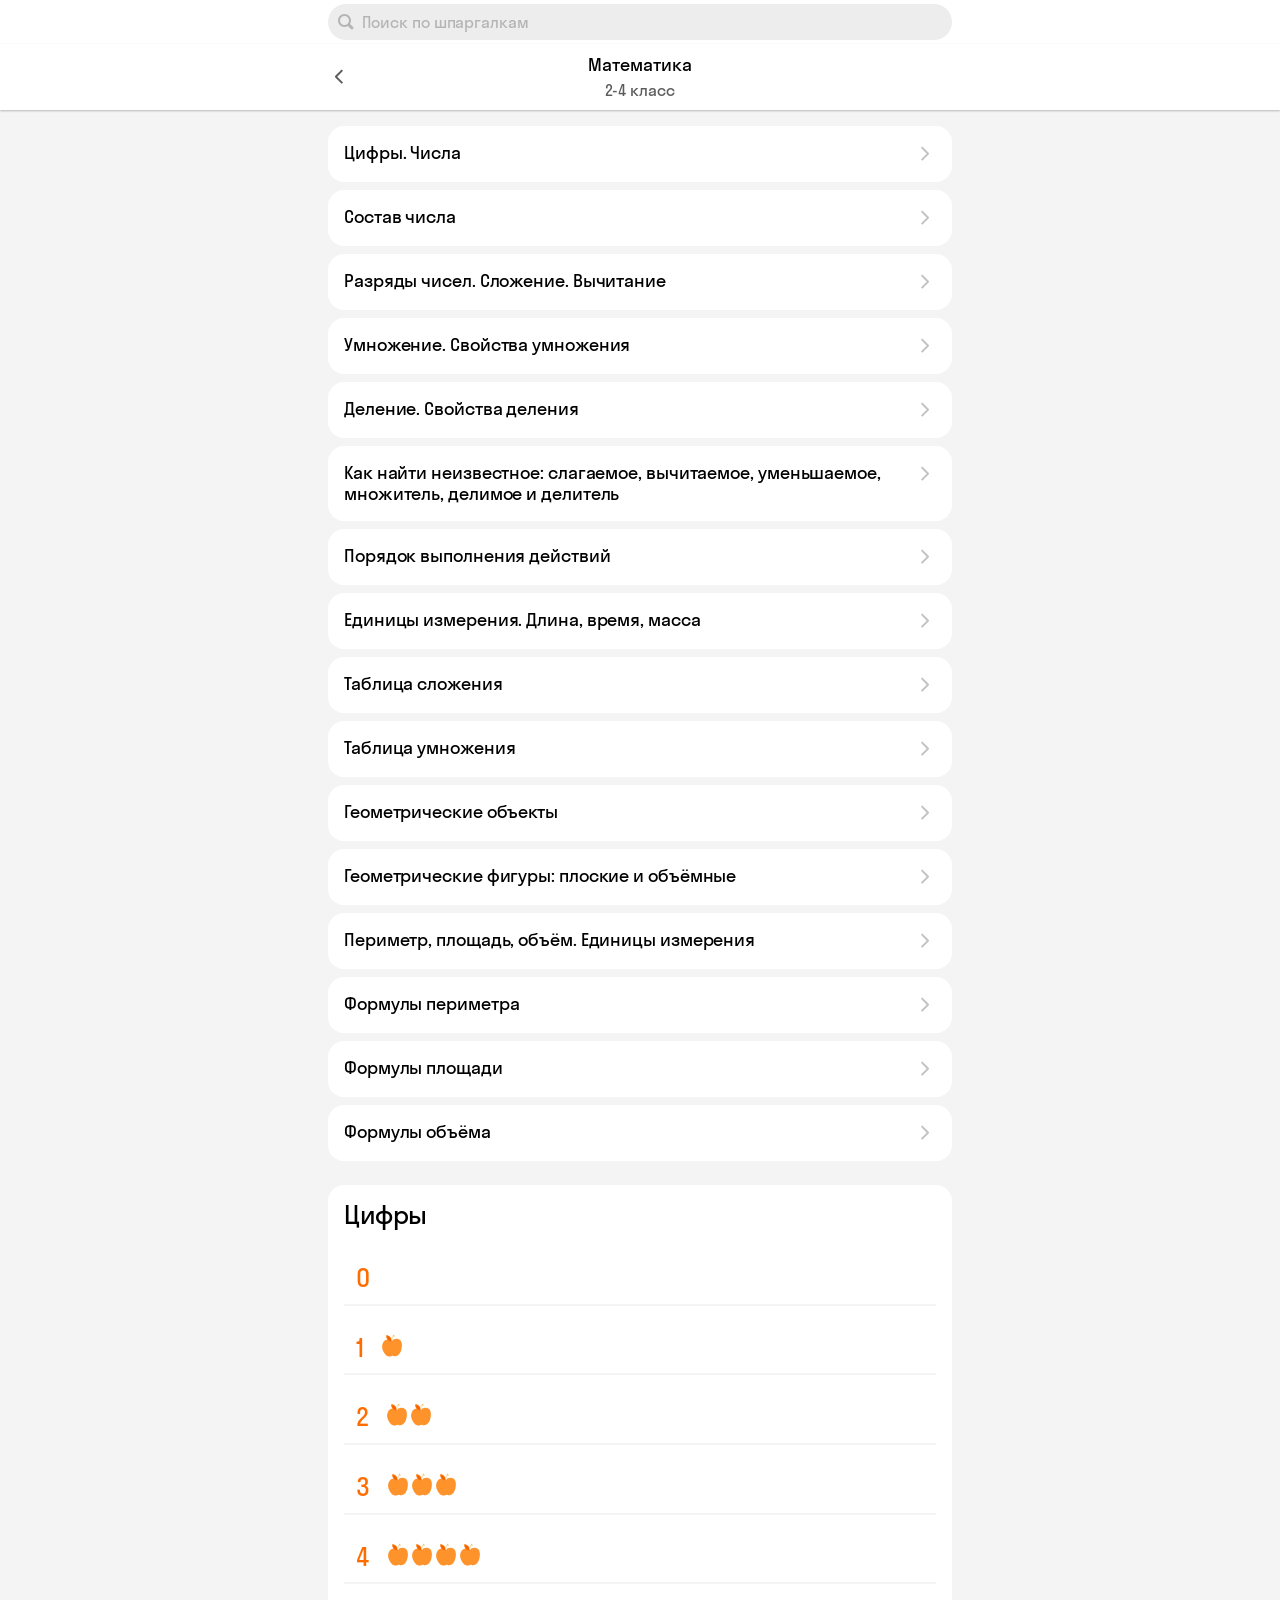
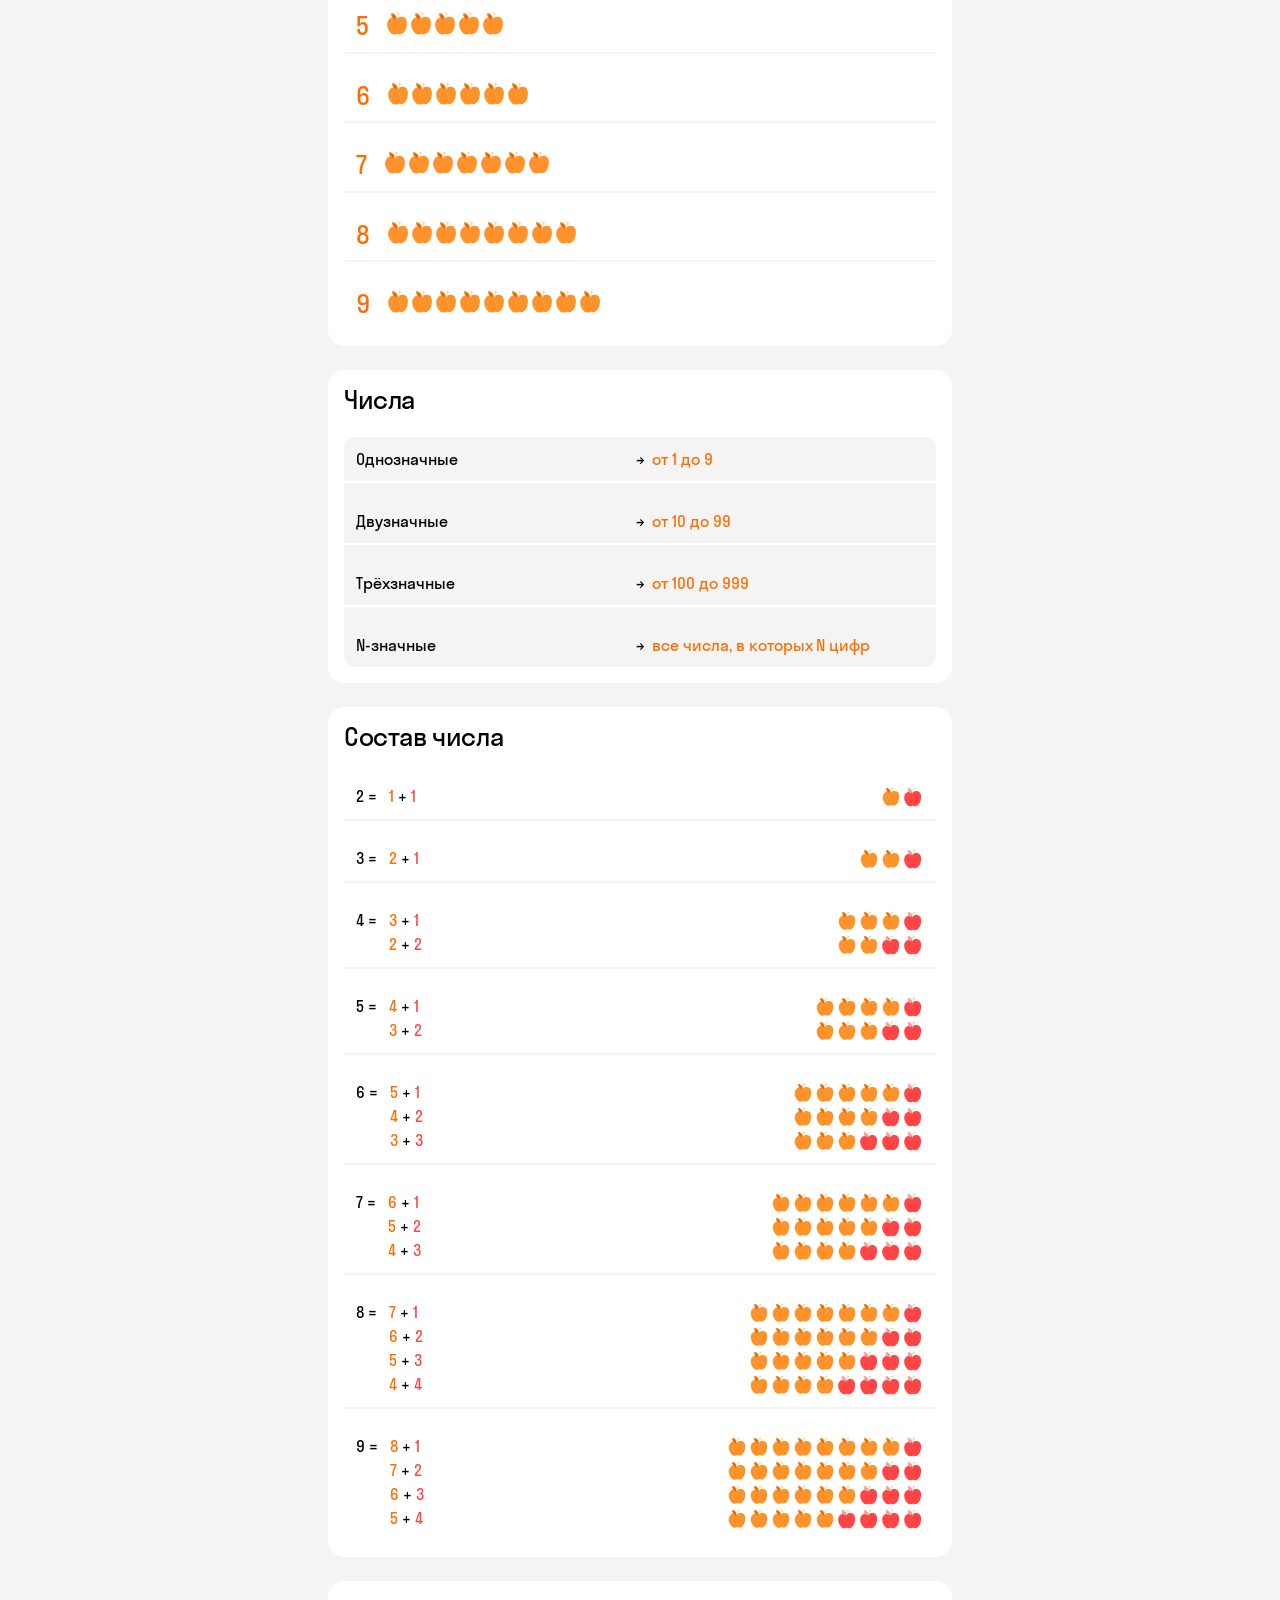
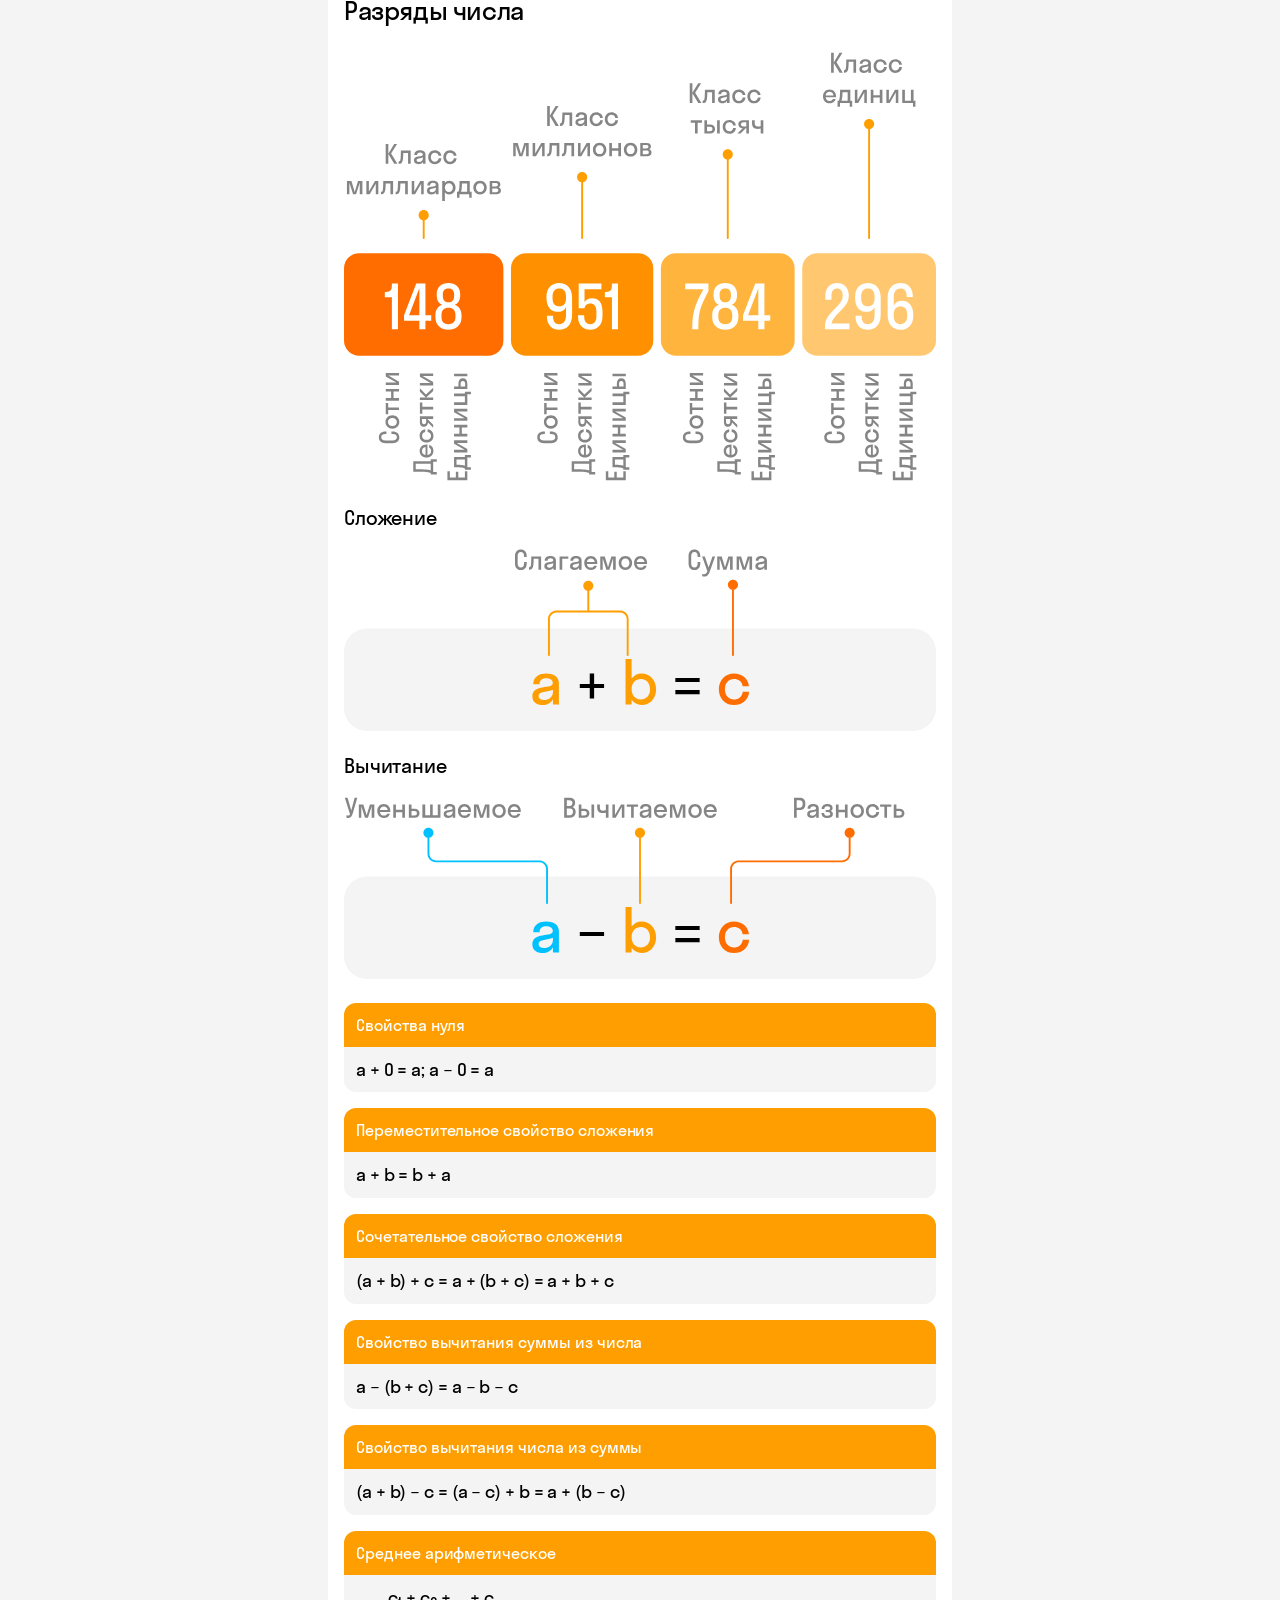
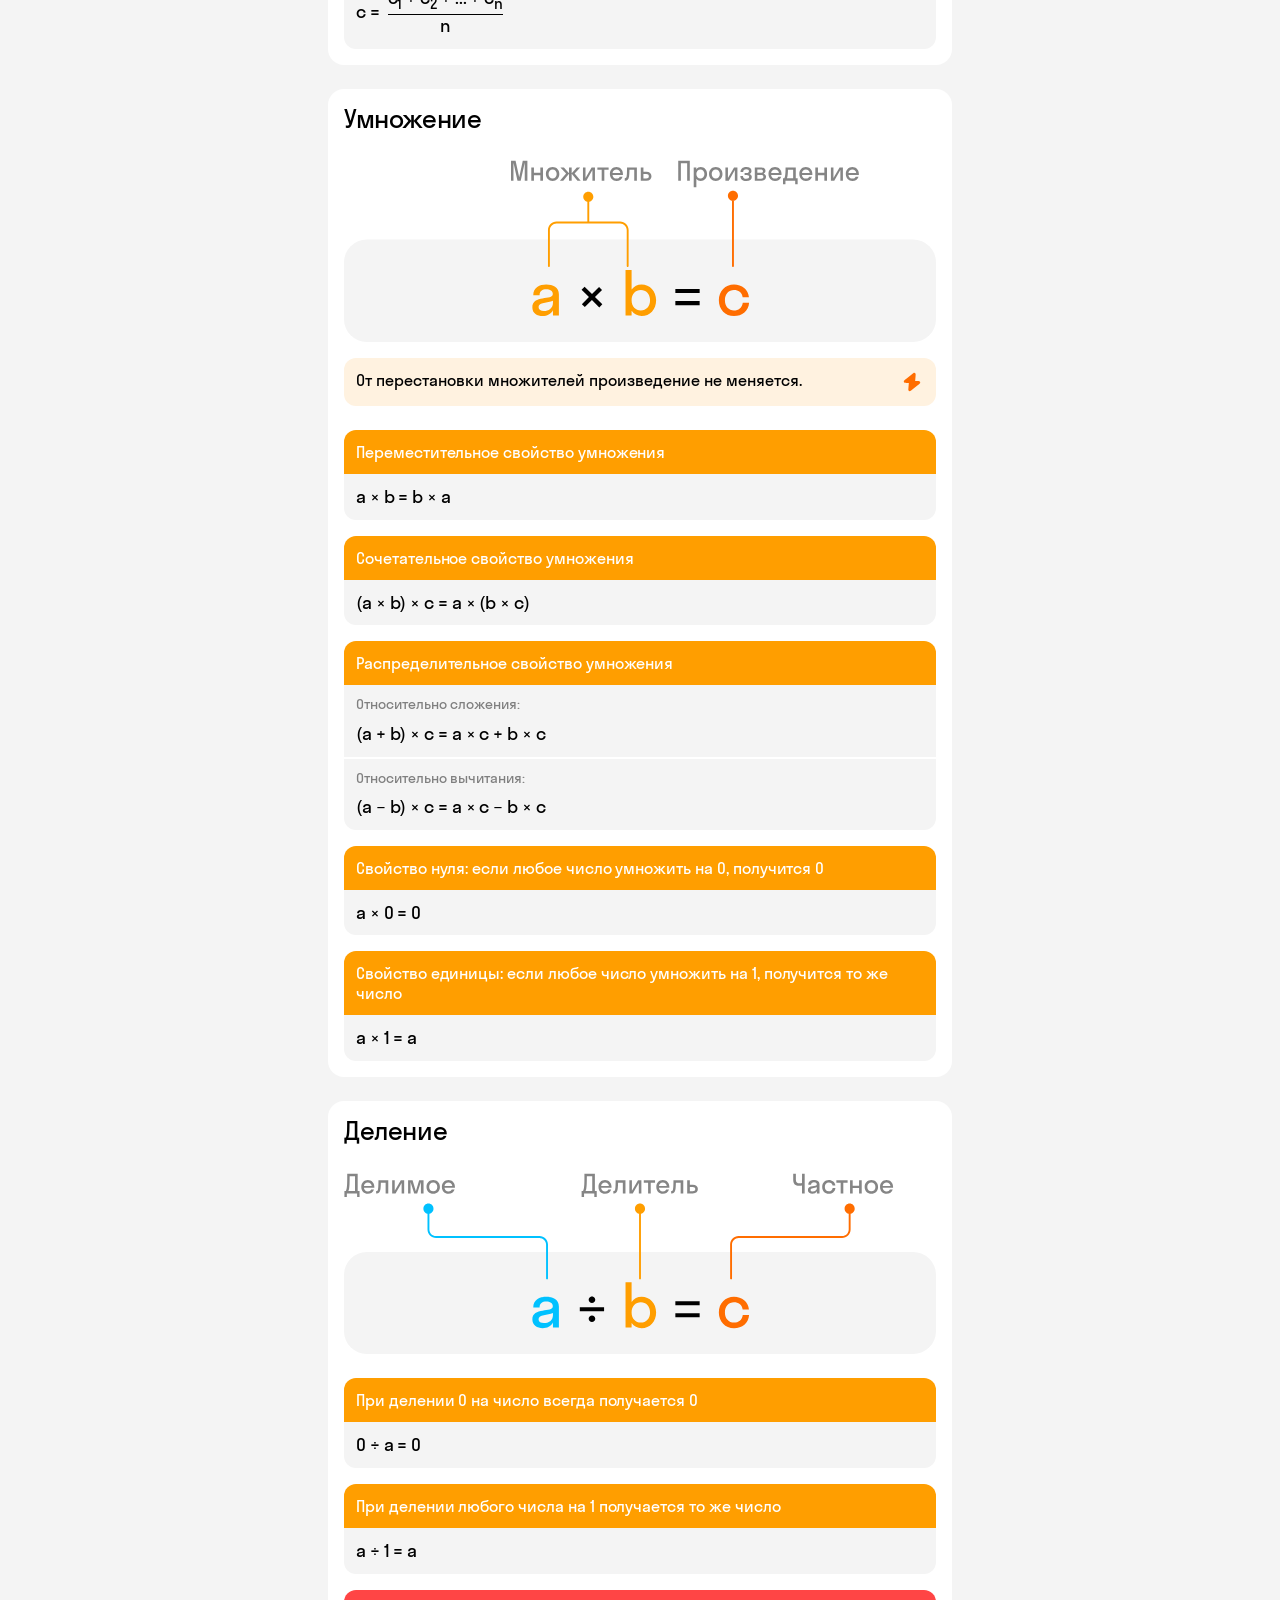
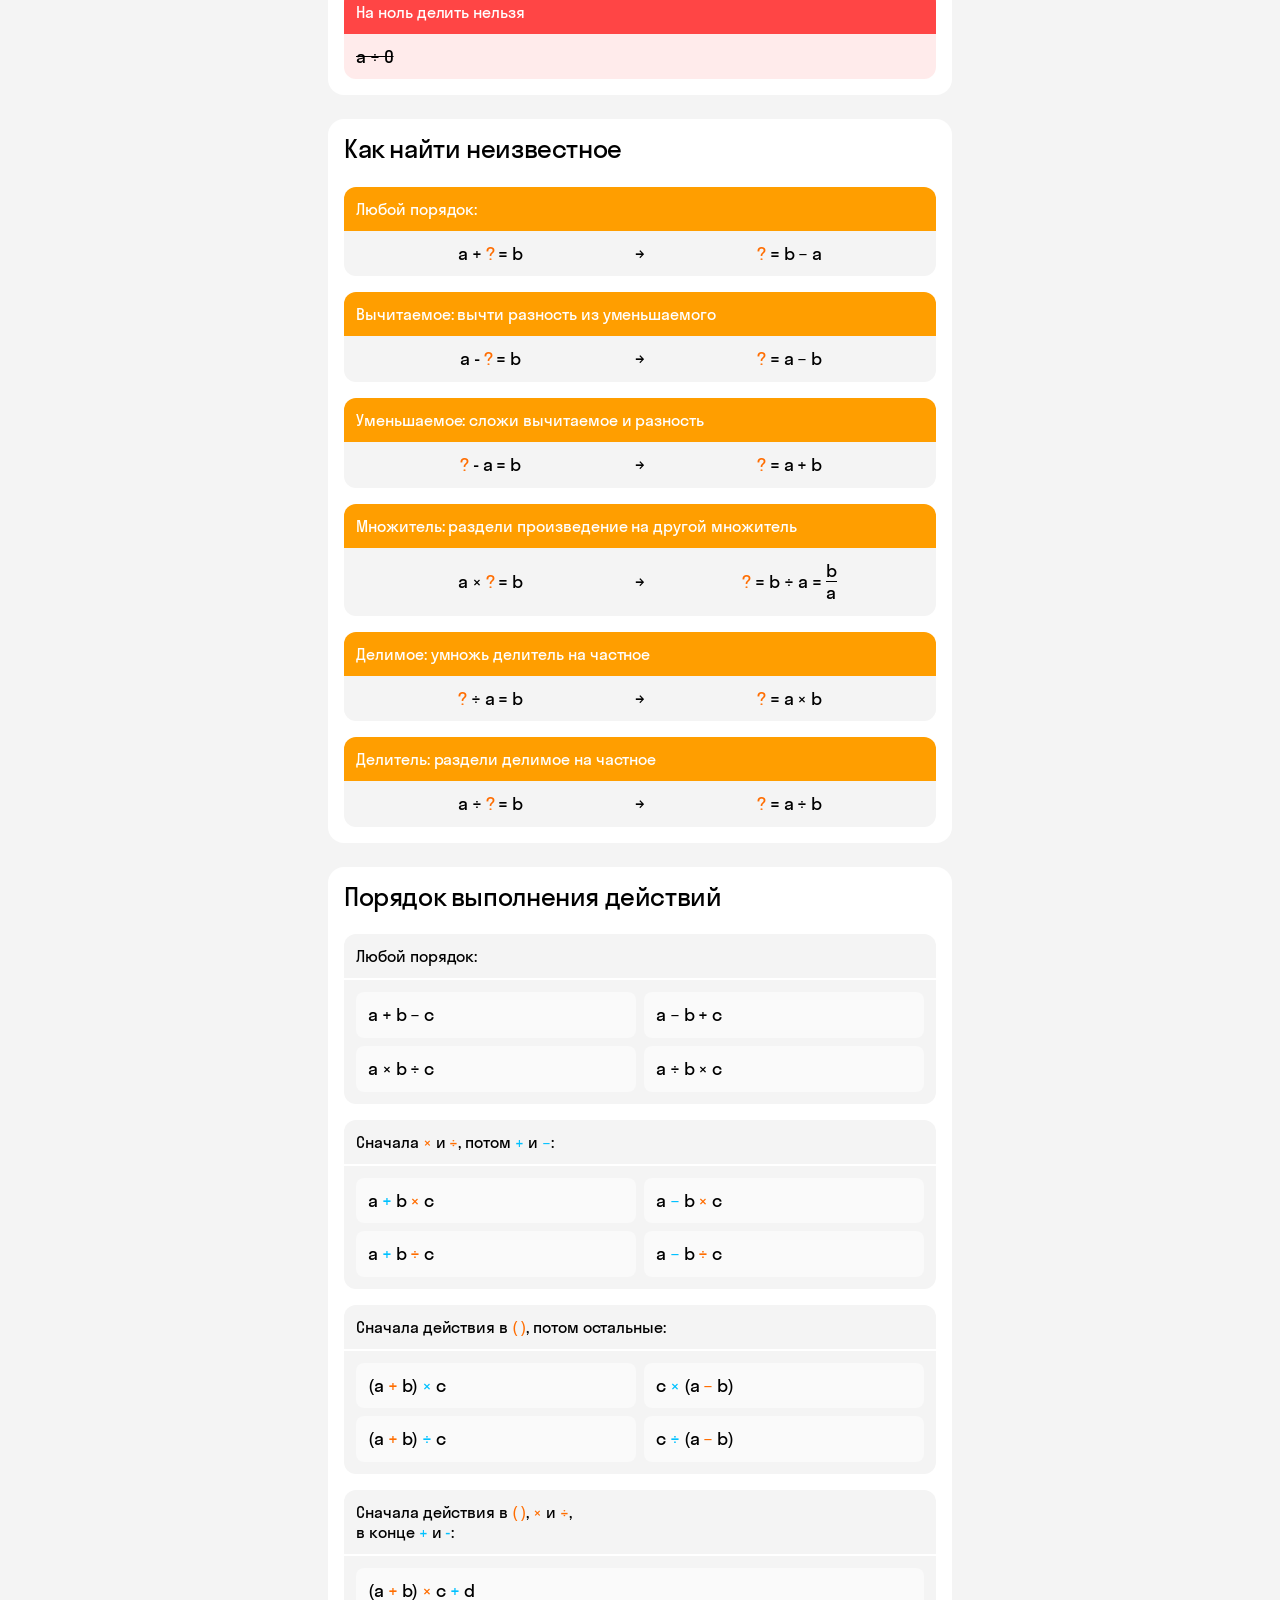
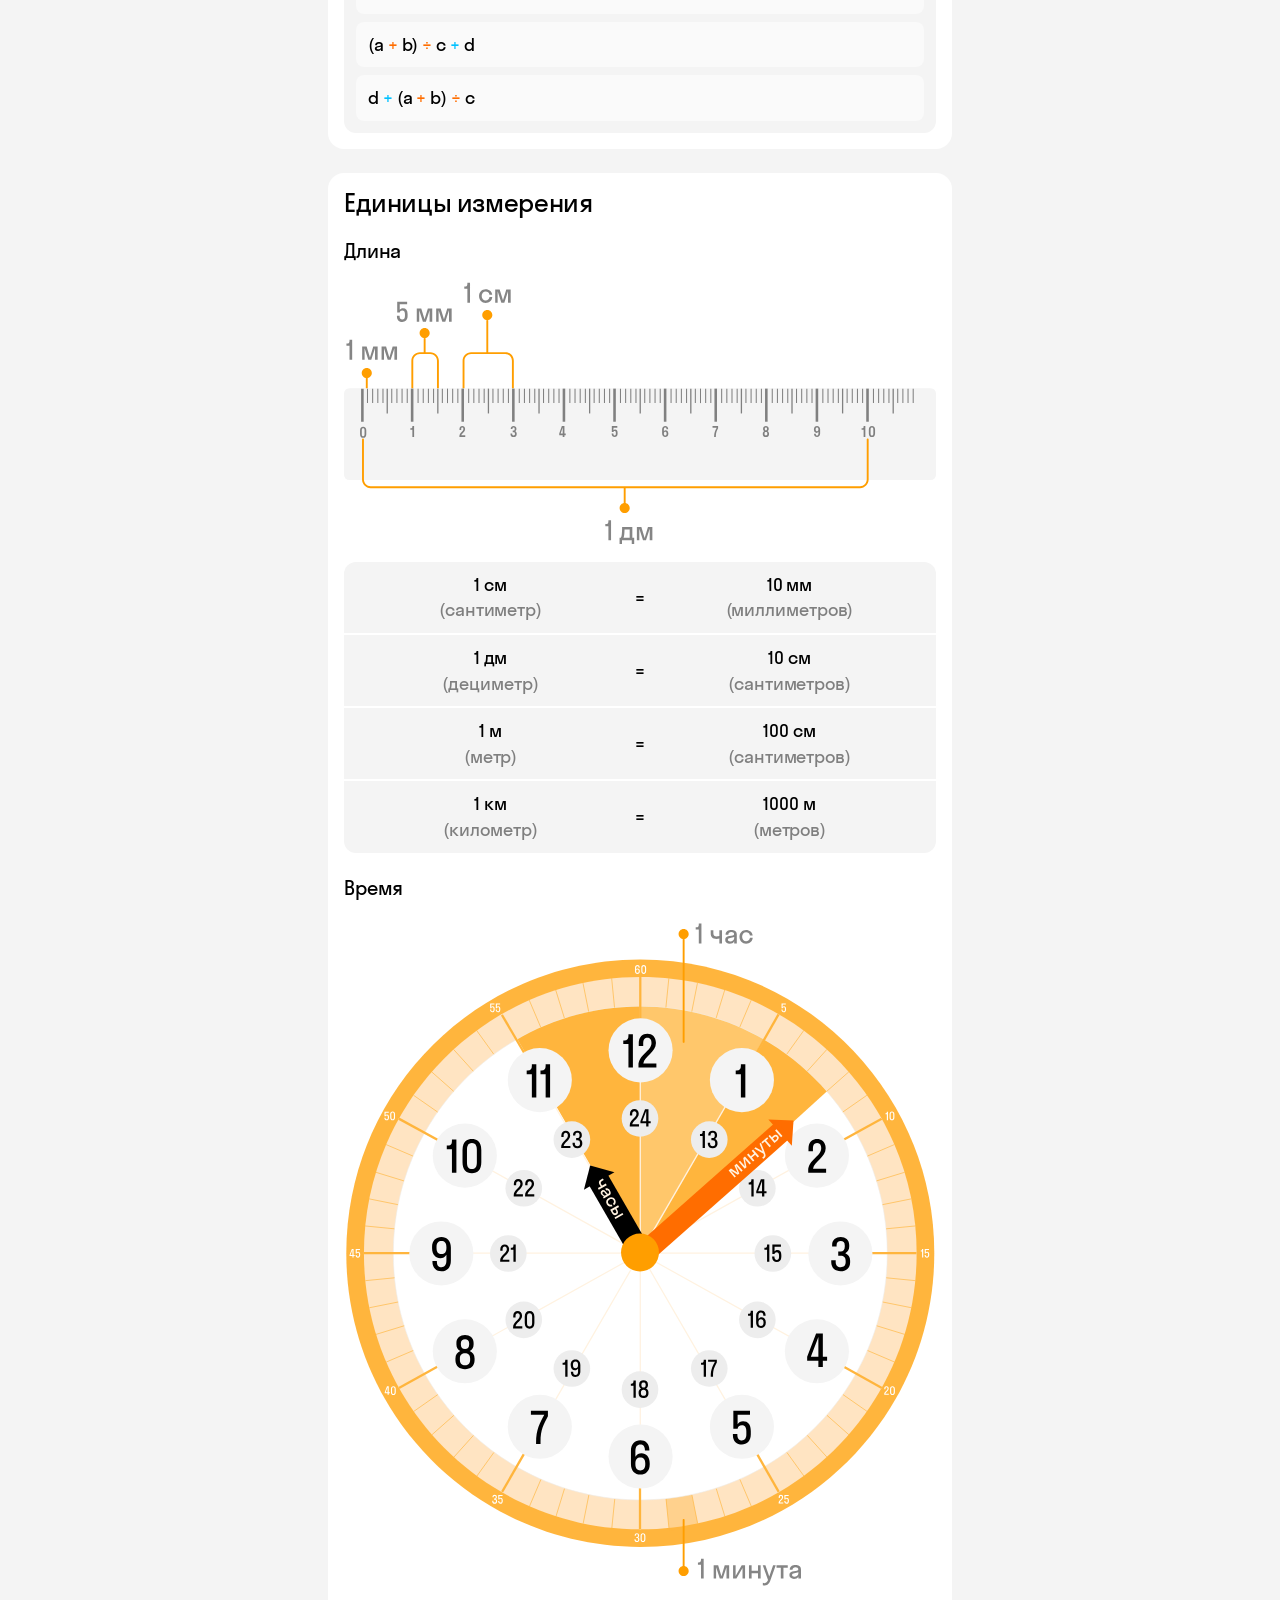
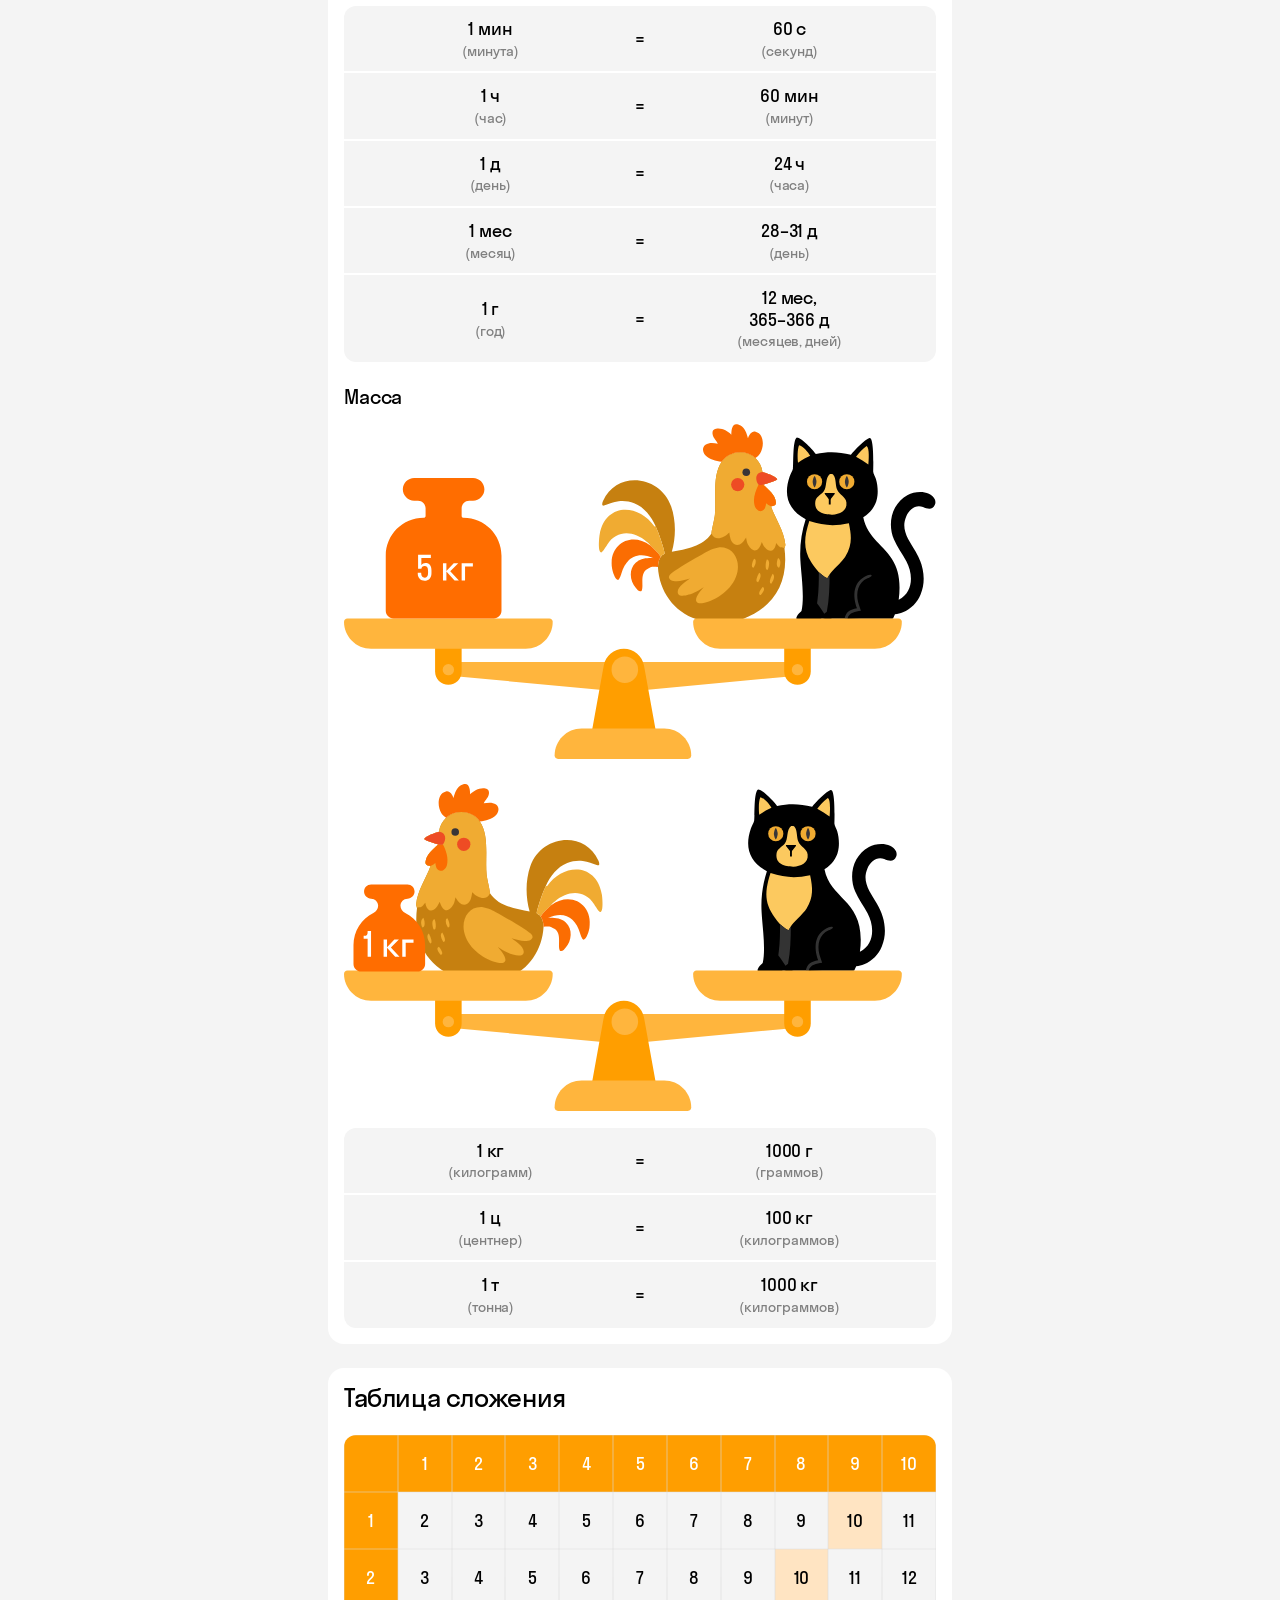
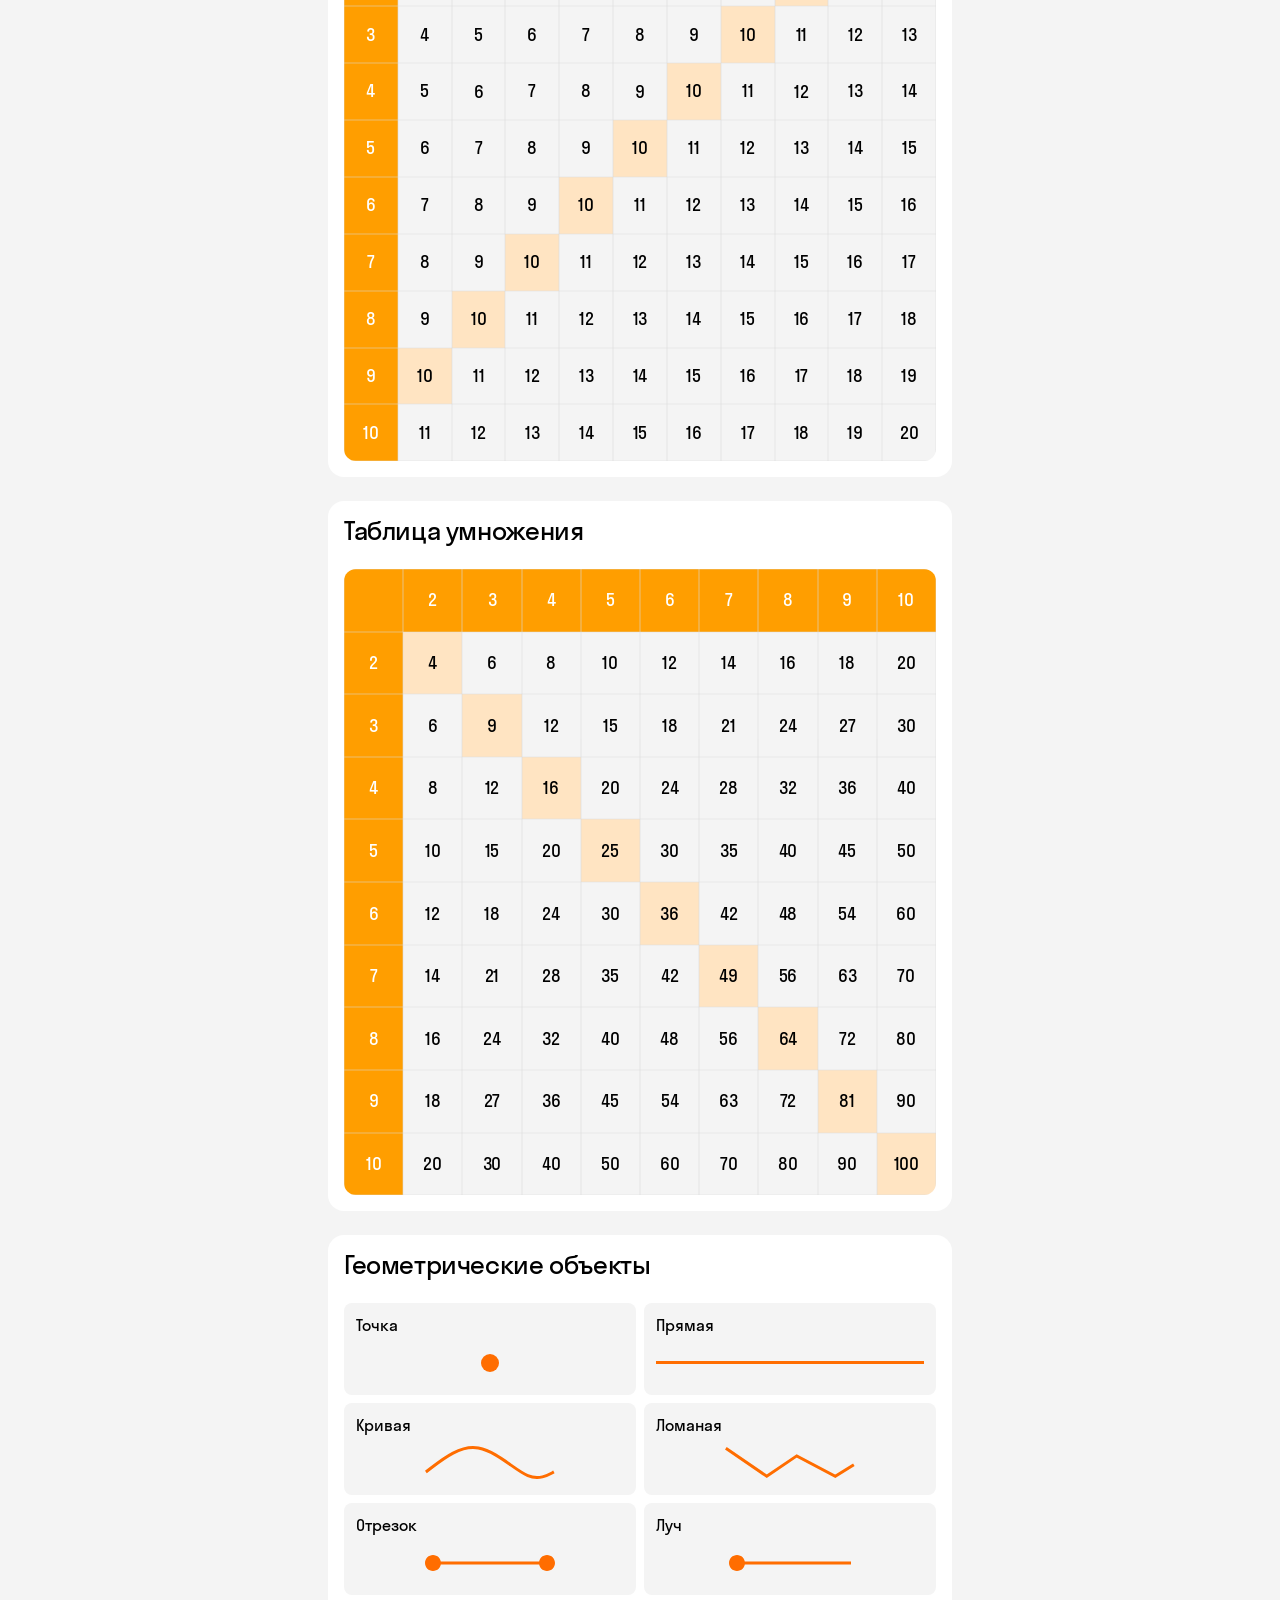
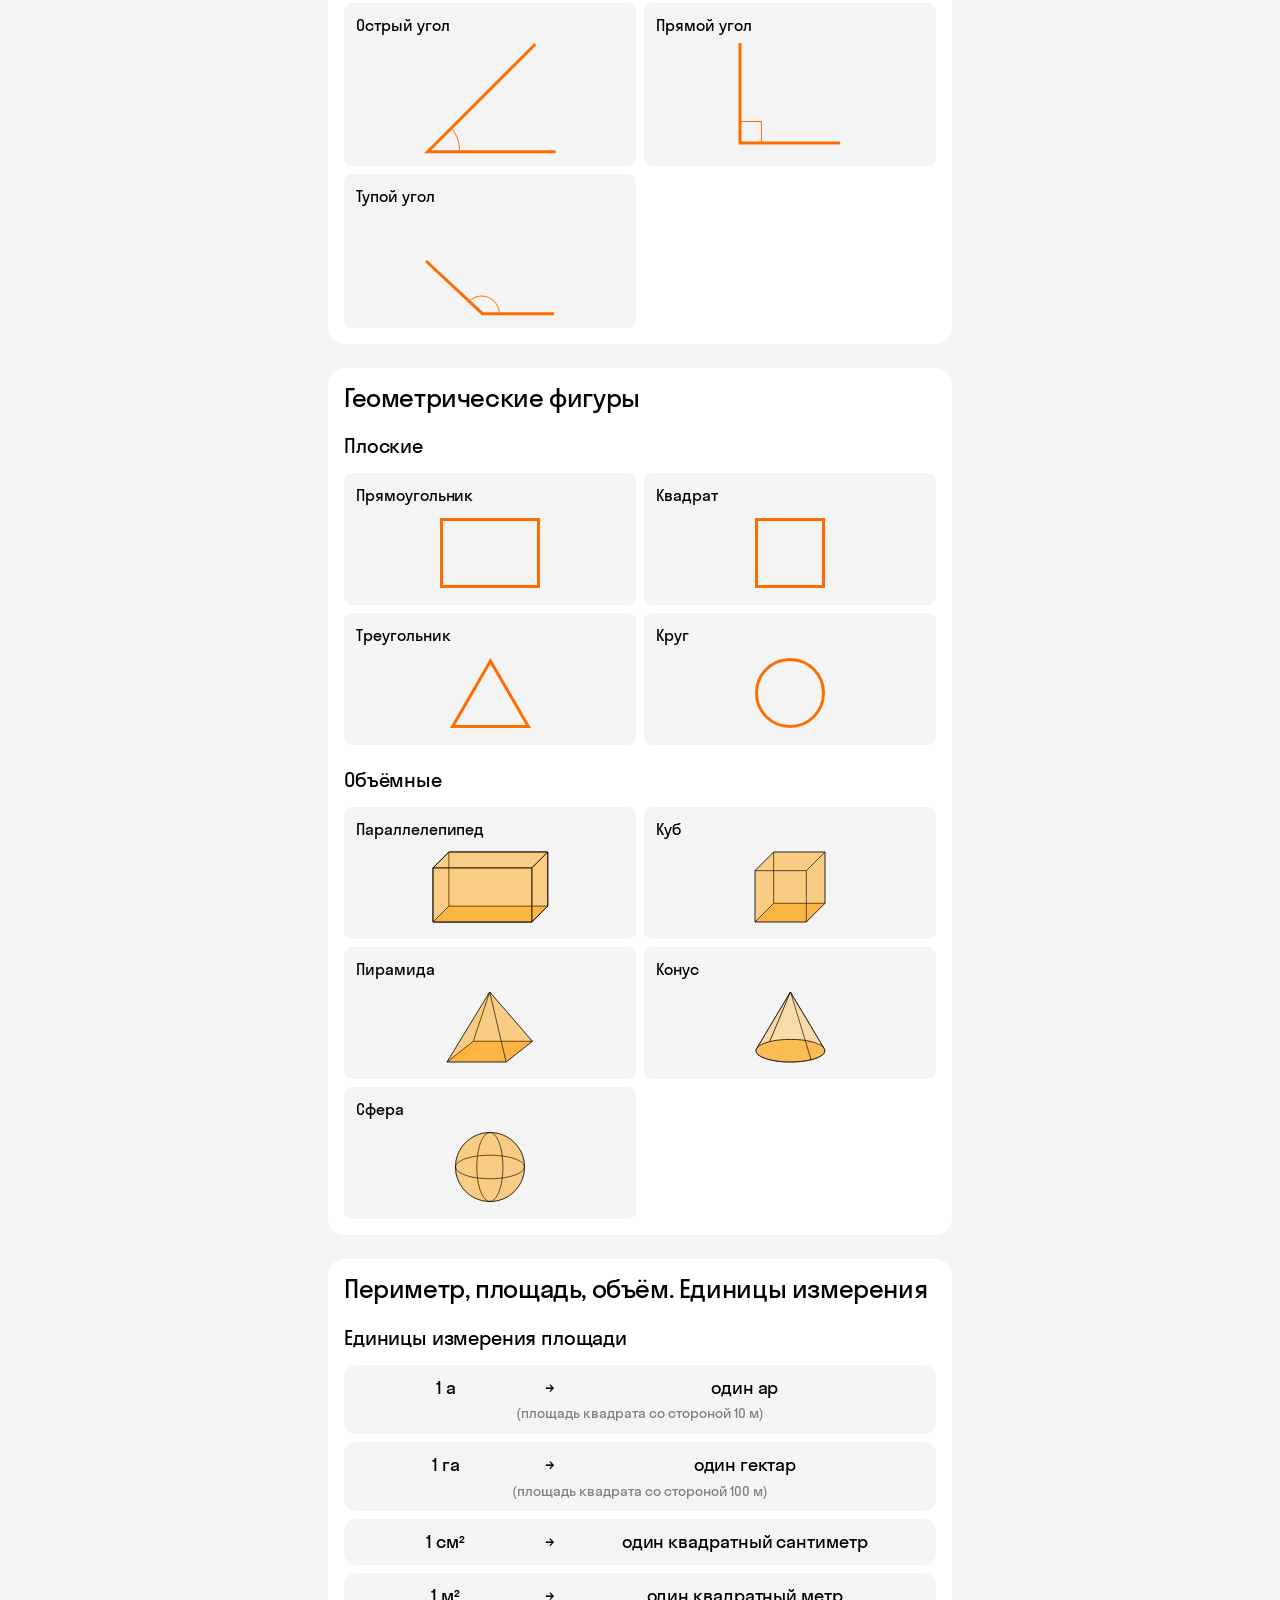
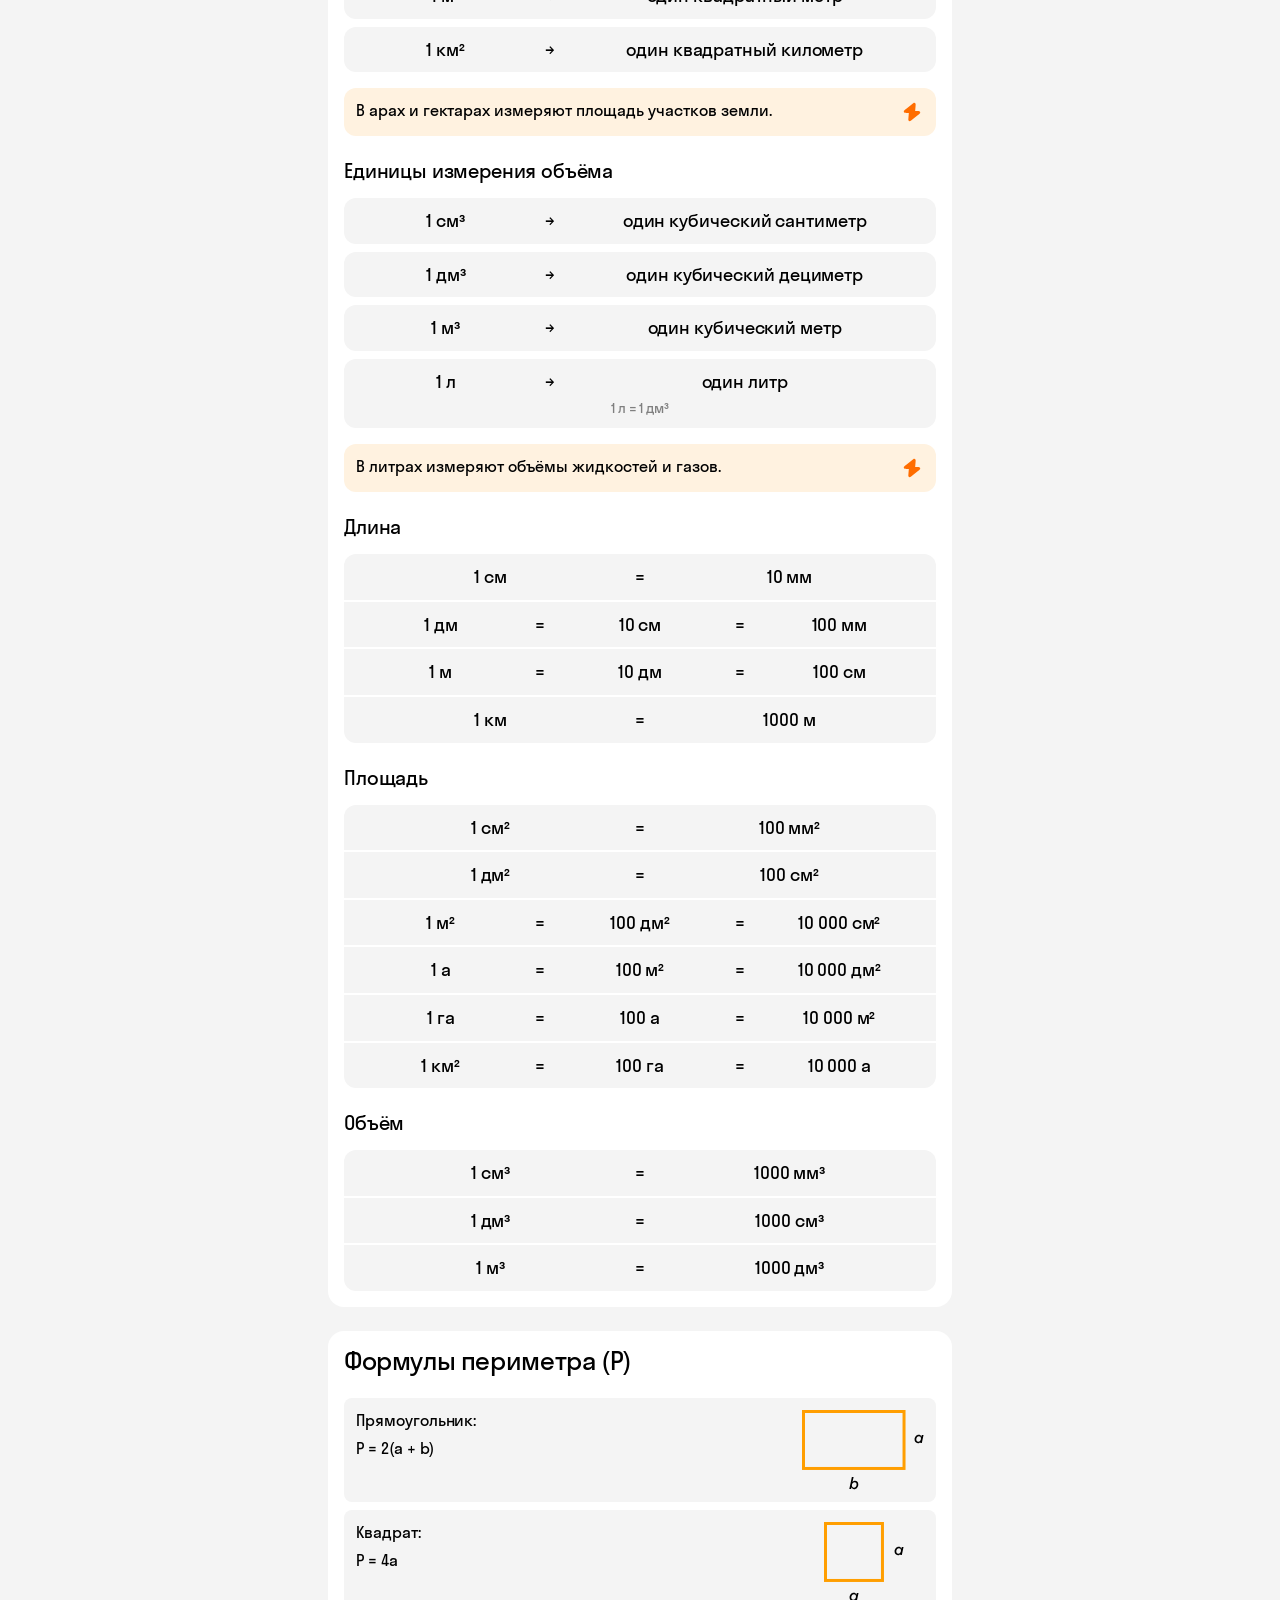
==== commit 6d6b011e: "v0.2 Major AI slop fixes & added rus-2-4" ====
--- a/pages/math-2-4.html
+++ b/pages/math-2-4.html
@@ -49,9 +49,7 @@
           <h1 class="header__title font-m">Математика</h1>
           <h2 class="header__subtitle font-s">2-4 класс</h2>
         </div>
-        <button>
-          <img />
-        </button>
+        <div style="visibility: hidden"></div>
       </div>
     </header>
     <div aria-hidden="true" class="page-spacer"></div>
@@ -114,22 +112,22 @@
           <div class="cheat__content">
             <div class="numbers__block">
               <div class="numbers__title font-s">Однозначные</div>
-              <div class="cheat__divider font-s">→</div>
-              <div class="numbers__example font-s">от 10 до 99</div>
+              <div class="numbers__divider font-s">→</div>
+              <div class="numbers__example font-s">от 1 до 9</div>
             </div>
             <div class="numbers__block">
               <div class="numbers__title font-s">Двузначные</div>
-              <div class="cheat__divider font-s">→</div>
-              <div class="numbers__example font-s">от 100 до 999</div>
+              <div class="numbers__divider font-s">→</div>
+              <div class="numbers__example font-s">от 10 до 99</div>
             </div>
             <div class="numbers__block">
               <div class="numbers__title font-s">Трёхзначные</div>
-              <div class="cheat__divider font-s">→</div>
-              <div class="numbers__example font-s">от 1 до 9</div>
+              <div class="numbers__divider font-s">→</div>
+              <div class="numbers__example font-s">от 100 до 999</div>
             </div>
             <div class="numbers__block">
               <div class="numbers__title font-s">N-значные</div>
-              <div class="cheat__divider font-s">→</div>
+              <div class="numbers__divider font-s">→</div>
               <div class="numbers__example font-s">
                 все числа, в которых N цифр
               </div>
@@ -144,8 +142,8 @@
               <div class="num-compos__list">
                 <div class="num-compos__item">
                   <div class="compos__example font-s">
-                    <span class="clr-orange">1</span> +
-                    <span class="clr-red">1</span>
+                    <span style="color: var(--orange90)">1</span> +
+                    <span style="color: var(--red60)">1</span>
                   </div>
                   <div
                     class="num-compos__visual"
@@ -159,8 +157,8 @@
               <div class="num-compos__list">
                 <div class="num-compos__item">
                   <div class="compos__example font-s">
-                    <span class="clr-orange">2</span> +
-                    <span class="clr-red">1</span>
+                    <span style="color: var(--orange90)">2</span> +
+                    <span style="color: var(--red60)">1</span>
                   </div>
                   <div
                     class="num-compos__visual"
@@ -174,8 +172,8 @@
               <div class="num-compos__list">
                 <div class="num-compos__item">
                   <div class="compos__example font-s">
-                    <span class="clr-orange">3</span> +
-                    <span class="clr-red">1</span>
+                    <span style="color: var(--orange90)">3</span> +
+                    <span style="color: var(--red60)">1</span>
                   </div>
                   <div
                     class="num-compos__visual"
@@ -184,8 +182,8 @@
                 </div>
                 <div class="num-compos__item">
                   <div class="compos__example font-s">
-                    <span class="clr-orange">2</span> +
-                    <span class="clr-red">2</span>
+                    <span style="color: var(--orange90)">2</span> +
+                    <span style="color: var(--red60)">2</span>
                   </div>
                   <div
                     class="num-compos__visual"
@@ -199,8 +197,8 @@
               <div class="num-compos__list">
                 <div class="num-compos__item">
                   <div class="compos__example font-s">
-                    <span class="clr-orange">4</span> +
-                    <span class="clr-red">1</span>
+                    <span style="color: var(--orange90)">4</span> +
+                    <span style="color: var(--red60)">1</span>
                   </div>
                   <div
                     class="num-compos__visual"
@@ -209,8 +207,8 @@
                 </div>
                 <div class="num-compos__item">
                   <div class="compos__example font-s">
-                    <span class="clr-orange">3</span> +
-                    <span class="clr-red">2</span>
+                    <span style="color: var(--orange90)">3</span> +
+                    <span style="color: var(--red60)">2</span>
                   </div>
                   <div
                     class="num-compos__visual"
@@ -224,8 +222,8 @@
               <div class="num-compos__list">
                 <div class="num-compos__item">
                   <div class="compos__example font-s">
-                    <span class="clr-orange">5</span> +
-                    <span class="clr-red">1</span>
+                    <span style="color: var(--orange90)">5</span> +
+                    <span style="color: var(--red60)">1</span>
                   </div>
                   <div
                     class="num-compos__visual"
@@ -234,8 +232,8 @@
                 </div>
                 <div class="num-compos__item">
                   <div class="compos__example font-s">
-                    <span class="clr-orange">4</span> +
-                    <span class="clr-red">2</span>
+                    <span style="color: var(--orange90)">4</span> +
+                    <span style="color: var(--red60)">2</span>
                   </div>
                   <div
                     class="num-compos__visual"
@@ -244,8 +242,8 @@
                 </div>
                 <div class="num-compos__item">
                   <div class="compos__example font-s">
-                    <span class="clr-orange">3</span> +
-                    <span class="clr-red">3</span>
+                    <span style="color: var(--orange90)">3</span> +
+                    <span style="color: var(--red60)">3</span>
                   </div>
                   <div
                     class="num-compos__visual"
@@ -259,8 +257,8 @@
               <div class="num-compos__list">
                 <div class="num-compos__item">
                   <div class="compos__example font-s">
-                    <span class="clr-orange">6</span> +
-                    <span class="clr-red">1</span>
+                    <span style="color: var(--orange90)">6</span> +
+                    <span style="color: var(--red60)">1</span>
                   </div>
                   <div
                     class="num-compos__visual"
@@ -269,8 +267,8 @@
                 </div>
                 <div class="num-compos__item">
                   <div class="compos__example font-s">
-                    <span class="clr-orange">5</span> +
-                    <span class="clr-red">2</span>
+                    <span style="color: var(--orange90)">5</span> +
+                    <span style="color: var(--red60)">2</span>
                   </div>
                   <div
                     class="num-compos__visual"
@@ -279,8 +277,8 @@
                 </div>
                 <div class="num-compos__item">
                   <div class="compos__example font-s">
-                    <span class="clr-orange">4</span> +
-                    <span class="clr-red">3</span>
+                    <span style="color: var(--orange90)">4</span> +
+                    <span style="color: var(--red60)">3</span>
                   </div>
                   <div
                     class="num-compos__visual"
@@ -294,8 +292,8 @@
               <div class="num-compos__list">
                 <div class="num-compos__item">
                   <div class="compos__example font-s">
-                    <span class="clr-orange">7</span> +
-                    <span class="clr-red">1</span>
+                    <span style="color: var(--orange90)">7</span> +
+                    <span style="color: var(--red60)">1</span>
                   </div>
                   <div
                     class="num-compos__visual"
@@ -304,8 +302,8 @@
                 </div>
                 <div class="num-compos__item">
                   <div class="compos__example font-s">
-                    <span class="clr-orange">6</span> +
-                    <span class="clr-red">2</span>
+                    <span style="color: var(--orange90)">6</span> +
+                    <span style="color: var(--red60)">2</span>
                   </div>
                   <div
                     class="num-compos__visual"
@@ -314,8 +312,8 @@
                 </div>
                 <div class="num-compos__item">
                   <div class="compos__example font-s">
-                    <span class="clr-orange">5</span> +
-                    <span class="clr-red">3</span>
+                    <span style="color: var(--orange90)">5</span> +
+                    <span style="color: var(--red60)">3</span>
                   </div>
                   <div
                     class="num-compos__visual"
@@ -324,8 +322,8 @@
                 </div>
                 <div class="num-compos__item">
                   <div class="compos__example font-s">
-                    <span class="clr-orange">4</span> +
-                    <span class="clr-red">4</span>
+                    <span style="color: var(--orange90)">4</span> +
+                    <span style="color: var(--red60)">4</span>
                   </div>
                   <div
                     class="num-compos__visual"
@@ -339,8 +337,8 @@
               <div class="num-compos__list">
                 <div class="num-compos__item">
                   <div class="compos__example font-s">
-                    <span class="clr-orange">8</span> +
-                    <span class="clr-red">1</span>
+                    <span style="color: var(--orange90)">8</span> +
+                    <span style="color: var(--red60)">1</span>
                   </div>
                   <div
                     class="num-compos__visual"
@@ -349,8 +347,8 @@
                 </div>
                 <div class="num-compos__item">
                   <div class="compos__example font-s">
-                    <span class="clr-orange">7</span> +
-                    <span class="clr-red">2</span>
+                    <span style="color: var(--orange90)">7</span> +
+                    <span style="color: var(--red60)">2</span>
                   </div>
                   <div
                     class="num-compos__visual"
@@ -359,8 +357,8 @@
                 </div>
                 <div class="num-compos__item">
                   <div class="compos__example font-s">
-                    <span class="clr-orange">6</span> +
-                    <span class="clr-red">3</span>
+                    <span style="color: var(--orange90)">6</span> +
+                    <span style="color: var(--red60)">3</span>
                   </div>
                   <div
                     class="num-compos__visual"
@@ -369,8 +367,8 @@
                 </div>
                 <div class="num-compos__item">
                   <div class="compos__example font-s">
-                    <span class="clr-orange">5</span> +
-                    <span class="clr-red">4</span>
+                    <span style="color: var(--orange90)">5</span> +
+                    <span style="color: var(--red60)">4</span>
                   </div>
                   <div
                     class="num-compos__visual"
@@ -493,14 +491,14 @@
                   Распределительное свойство умножения
                 </div>
                 <div class="info-list__example font-m">
-                  <label class="info-list__label font-xs"
-                    >Относительно сложения:</label
+                  <span class="info-list__label font-xs"
+                    >Относительно сложения:</span
                   >
                   (a + b) × c = a × c + b × c
                 </div>
                 <div class="info-list__example font-m">
-                  <label class="info-list__label font-xs"
-                    >Относительно вычитания:</label
+                  <span class="info-list__label font-xs"
+                    >Относительно вычитания:</span
                   >
                   (a − b) × c = a × c − b × c
                 </div>
@@ -563,11 +561,11 @@
                 <div class="info-list__name font-s">Любой порядок:</div>
                 <div class="info-list__example font-m">
                   <div class="info-list__part">
-                    a + <span class="clr-orange">?</span> = b
+                    a + <span style="color: var(--orange90)">?</span> = b
                   </div>
                   →
                   <div class="info-list__part">
-                    <span class="clr-orange">?</span> = b − a
+                    <span style="color: var(--orange90)">?</span> = b − a
                   </div>
                 </div>
               </div>
@@ -577,11 +575,11 @@
                 </div>
                 <div class="info-list__example font-m">
                   <div class="info-list__part">
-                    a - <span class="clr-orange">?</span> = b
+                    a - <span style="color: var(--orange90)">?</span> = b
                   </div>
                   →
                   <div class="info-list__part">
-                    <span class="clr-orange">?</span> = a − b
+                    <span style="color: var(--orange90)">?</span> = a − b
                   </div>
                 </div>
               </div>
@@ -591,11 +589,11 @@
                 </div>
                 <div class="info-list__example font-m">
                   <div class="info-list__part">
-                    <span class="clr-orange">?</span> - a = b
+                    <span style="color: var(--orange90)">?</span> - a = b
                   </div>
                   →
                   <div class="info-list__part">
-                    <span class="clr-orange">?</span> = a + b
+                    <span style="color: var(--orange90)">?</span> = a + b
                   </div>
                 </div>
               </div>
@@ -605,11 +603,11 @@
                 </div>
                 <div class="info-list__example font-m">
                   <div class="info-list__part">
-                    a × <span class="clr-orange">?</span> = b
+                    a × <span style="color: var(--orange90)">?</span> = b
                   </div>
                   →
                   <div class="info-list__part">
-                    <span class="clr-orange">?</span> = b ÷ a =
+                    <span style="color: var(--orange90)">?</span> = b ÷ a =
                     <div class="formula__fraction">
                       <div class="formula__numerator">b</div>
                       <div class="formula__denominator">a</div>
@@ -623,11 +621,11 @@
                 </div>
                 <div class="info-list__example font-m">
                   <div class="info-list__part">
-                    <span class="clr-orange">?</span> ÷ a = b
+                    <span style="color: var(--orange90)">?</span> ÷ a = b
                   </div>
                   →
                   <div class="info-list__part">
-                    <span class="clr-orange">?</span> = a × b
+                    <span style="color: var(--orange90)">?</span> = a × b
                   </div>
                 </div>
               </div>
@@ -637,11 +635,11 @@
                 </div>
                 <div class="info-list__example font-m">
                   <div class="info-list__part">
-                    a ÷ <span class="clr-orange">?</span> = b
+                    a ÷ <span style="color: var(--orange90)">?</span> = b
                   </div>
                   →
                   <div class="info-list__part">
-                    <span class="clr-orange">?</span> = a ÷ b
+                    <span style="color: var(--orange90)">?</span> = a ÷ b
                   </div>
                 </div>
               </div>
@@ -663,79 +661,81 @@
               </div>
               <div class="info-list__item">
                 <div class="info-list__name font-s">
-                  Cначала <span class="clr-orange">×</span> и
-                  <span class="clr-orange">÷</span>, потом
-                  <span class="clr-blue">+</span> и
-                  <span class="clr-blue">−</span>:
+                  Cначала <span style="color: var(--orange90)">×</span> и
+                  <span style="color: var(--orange90)">÷</span>, потом
+                  <span style="color: var(--blue60)">+</span> и
+                  <span style="color: var(--blue60)">−</span>:
                 </div>
                 <div class="info-list__example font-m">
                   <div class="info-list__part">
-                    a <span class="clr-blue">+</span> b
-                    <span class="clr-orange">×</span> c
-                  </div>
-                  <div class="info-list__part">
-                    a <span class="clr-blue">−</span> b
-                    <span class="clr-orange">×</span> c
-                  </div>
-                  <div class="info-list__part">
-                    a <span class="clr-blue">+</span> b
-                    <span class="clr-orange">÷</span> c
-                  </div>
-                  <div class="info-list__part">
-                    a <span class="clr-blue">−</span> b
-                    <span class="clr-orange">÷</span> c
+                    a <span style="color: var(--blue60)">+</span> b
+                    <span style="color: var(--orange90)">×</span> c
+                  </div>
+                  <div class="info-list__part">
+                    a <span style="color: var(--blue60)">−</span> b
+                    <span style="color: var(--orange90)">×</span> c
+                  </div>
+                  <div class="info-list__part">
+                    a <span style="color: var(--blue60)">+</span> b
+                    <span style="color: var(--orange90)">÷</span> c
+                  </div>
+                  <div class="info-list__part">
+                    a <span style="color: var(--blue60)">−</span> b
+                    <span style="color: var(--orange90)">÷</span> c
                   </div>
                 </div>
               </div>
               <div class="info-list__item">
                 <div class="info-list__name font-s">
-                  Cначала действия в <span class="clr-orange">( )</span>, потом
+                  Cначала действия в
+                  <span style="color: var(--orange90)">( )</span>, потом
                   остальные:
                 </div>
                 <div class="info-list__example font-m">
                   <div class="info-list__part">
-                    (a <span class="clr-orange">+</span> b)
-                    <span class="clr-blue">×</span> c
-                  </div>
-                  <div class="info-list__part">
-                    c <span class="clr-blue">×</span> (a
-                    <span class="clr-orange">−</span> b)
-                  </div>
-                  <div class="info-list__part">
-                    (a <span class="clr-orange">+</span> b)
-                    <span class="clr-blue">÷</span> c
-                  </div>
-                  <div class="info-list__part">
-                    c <span class="clr-blue">÷</span> (a
-                    <span class="clr-orange">−</span> b)
+                    (a <span style="color: var(--orange90)">+</span> b)
+                    <span style="color: var(--blue60)">×</span> c
+                  </div>
+                  <div class="info-list__part">
+                    c <span style="color: var(--blue60)">×</span> (a
+                    <span style="color: var(--orange90)">−</span> b)
+                  </div>
+                  <div class="info-list__part">
+                    (a <span style="color: var(--orange90)">+</span> b)
+                    <span style="color: var(--blue60)">÷</span> c
+                  </div>
+                  <div class="info-list__part">
+                    c <span style="color: var(--blue60)">÷</span> (a
+                    <span style="color: var(--orange90)">−</span> b)
                   </div>
                 </div>
               </div>
               <div class="info-list__item">
                 <div class="info-list__name font-s">
-                  Cначала действия в <span class="clr-orange">( )</span>,
-                  <span class="clr-orange">×</span> и
-                  <span class="clr-orange">÷</span>,<br />
-                  в конце <span class="clr-blue">+</span> и
-                  <span class="clr-blue">-</span>:
+                  Cначала действия в
+                  <span style="color: var(--orange90)">( )</span>,
+                  <span style="color: var(--orange90)">×</span> и
+                  <span style="color: var(--orange90)">÷</span>,<br />
+                  в конце <span style="color: var(--blue60)">+</span> и
+                  <span style="color: var(--blue60)">-</span>:
                 </div>
                 <div
                   class="info-list__example info-list__example--single font-m"
                 >
                   <div class="info-list__part">
-                    (a <span class="clr-orange">+</span> b)
-                    <span class="clr-orange">×</span> c
-                    <span class="clr-blue">+</span> d
-                  </div>
-                  <div class="info-list__part">
-                    (a <span class="clr-orange">+</span> b)
-                    <span class="clr-orange">÷</span> c
-                    <span class="clr-blue">+</span> d
-                  </div>
-                  <div class="info-list__part">
-                    d <span class="clr-blue">+</span> (a
-                    <span class="clr-orange">+</span> b)
-                    <span class="clr-orange">÷</span> c
+                    (a <span style="color: var(--orange90)">+</span> b)
+                    <span style="color: var(--orange90)">×</span> c
+                    <span style="color: var(--blue60)">+</span> d
+                  </div>
+                  <div class="info-list__part">
+                    (a <span style="color: var(--orange90)">+</span> b)
+                    <span style="color: var(--orange90)">÷</span> c
+                    <span style="color: var(--blue60)">+</span> d
+                  </div>
+                  <div class="info-list__part">
+                    d <span style="color: var(--blue60)">+</span> (a
+                    <span style="color: var(--orange90)">+</span> b)
+                    <span style="color: var(--orange90)">÷</span> c
                   </div>
                 </div>
               </div>
@@ -756,45 +756,45 @@
                   <div class="info-list__example font-m">
                     <div class="info-list__part">
                       1 см
-                      <label class="info-list__label">(сантиметр)</label>
+                      <span class="info-list__label">(сантиметр)</span>
                     </div>
                     =
                     <div class="info-list__part">
                       10 мм
-                      <label class="info-list__label">(миллиметров)</label>
-                    </div>
-                  </div>
-                  <div class="info-list__example font-m">
-                    <div class="info-list__part">
-                      1 см
-                      <label class="info-list__label">(сантиметр)</label>
-                    </div>
-                    =
-                    <div class="info-list__part">
-                      10 мм
-                      <label class="info-list__label">(миллиметров)</label>
-                    </div>
-                  </div>
-                  <div class="info-list__example font-m">
-                    <div class="info-list__part">
-                      1 см
-                      <label class="info-list__label">(сантиметр)</label>
-                    </div>
-                    =
-                    <div class="info-list__part">
-                      10 мм
-                      <label class="info-list__label">(миллиметров)</label>
-                    </div>
-                  </div>
-                  <div class="info-list__example font-m">
-                    <div class="info-list__part">
-                      1 см
-                      <label class="info-list__label">(сантиметр)</label>
-                    </div>
-                    =
-                    <div class="info-list__part">
-                      10 мм
-                      <label class="info-list__label">(миллиметров)</label>
+                      <span class="info-list__label">(миллиметров)</span>
+                    </div>
+                  </div>
+                  <div class="info-list__example font-m">
+                    <div class="info-list__part">
+                      1 дм
+                      <span class="info-list__label">(дециметр)</span>
+                    </div>
+                    =
+                    <div class="info-list__part">
+                      10 см
+                      <span class="info-list__label">(сантиметров)</span>
+                    </div>
+                  </div>
+                  <div class="info-list__example font-m">
+                    <div class="info-list__part">
+                      1 м
+                      <span class="info-list__label">(метр)</span>
+                    </div>
+                    =
+                    <div class="info-list__part">
+                      100 см
+                      <span class="info-list__label">(сантиметров)</span>
+                    </div>
+                  </div>
+                  <div class="info-list__example font-m">
+                    <div class="info-list__part">
+                      1 км
+                      <span class="info-list__label">(километр)</span>
+                    </div>
+                    =
+                    <div class="info-list__part">
+                      1000 м
+                      <span class="info-list__label">(метров)</span>
                     </div>
                   </div>
                 </div>
@@ -811,57 +811,57 @@
                   <div class="info-list__example font-m">
                     <div class="info-list__part">
                       1 мин
-                      <label class="info-list__label font-xs">(минута)</label>
+                      <span class="info-list__label font-xs">(минута)</span>
                     </div>
                     =
                     <div class="info-list__part">
                       60 с
-                      <label class="info-list__label font-xs">(секунд)</label>
+                      <span class="info-list__label font-xs">(секунд)</span>
                     </div>
                   </div>
                   <div class="info-list__example font-m">
                     <div class="info-list__part">
                       1 ч
-                      <label class="info-list__label font-xs">(час)</label>
+                      <span class="info-list__label font-xs">(час)</span>
                     </div>
                     =
                     <div class="info-list__part">
                       60 мин
-                      <label class="info-list__label font-xs">(минут)</label>
+                      <span class="info-list__label font-xs">(минут)</span>
                     </div>
                   </div>
                   <div class="info-list__example font-m">
                     <div class="info-list__part">
                       1 д
-                      <label class="info-list__label font-xs">(день)</label>
+                      <span class="info-list__label font-xs">(день)</span>
                     </div>
                     =
                     <div class="info-list__part">
                       24 ч
-                      <label class="info-list__label font-xs">(часа)</label>
+                      <span class="info-list__label font-xs">(часа)</span>
                     </div>
                   </div>
                   <div class="info-list__example font-m">
                     <div class="info-list__part">
                       1 мес
-                      <label class="info-list__label font-xs">(месяц)</label>
+                      <span class="info-list__label font-xs">(месяц)</span>
                     </div>
                     =
                     <div class="info-list__part">
                       28–31 д
-                      <label class="info-list__label font-xs">(день)</label>
+                      <span class="info-list__label font-xs">(день)</span>
                     </div>
                   </div>
                   <div class="info-list__example font-m">
                     <div class="info-list__part">
                       1 г
-                      <label class="info-list__label font-xs">(год)</label>
+                      <span class="info-list__label font-xs">(год)</span>
                     </div>
                     =
                     <div class="info-list__part">
                       12 мес,<br />365–366 д
-                      <label class="info-list__label font-xs"
-                        >(месяцев, дней)</label
+                      <span class="info-list__label font-xs"
+                        >(месяцев, дней)</span
                       >
                     </div>
                   </div>
@@ -883,39 +883,37 @@
                   <div class="info-list__example font-m">
                     <div class="info-list__part">
                       1 кг
-                      <label class="info-list__label font-xs"
-                        >(килограмм)</label
+                      <span class="info-list__label font-xs">(килограмм)</span>
+                    </div>
+                    =
+                    <div class="info-list__part">
+                      1000 г
+                      <span class="info-list__label font-xs">(граммов)</span>
+                    </div>
+                  </div>
+                  <div class="info-list__example font-m">
+                    <div class="info-list__part">
+                      1 ц
+                      <span class="info-list__label font-xs">(центнер)</span>
+                    </div>
+                    =
+                    <div class="info-list__part">
+                      100 кг
+                      <span class="info-list__label font-xs"
+                        >(килограммов)</span
                       >
                     </div>
-                    =
-                    <div class="info-list__part">
-                      1000 г
-                      <label class="info-list__label font-xs">(граммов)</label>
-                    </div>
-                  </div>
-                  <div class="info-list__example font-m">
-                    <div class="info-list__part">
-                      1 ц
-                      <label class="info-list__label font-xs">(центнер)</label>
-                    </div>
-                    =
-                    <div class="info-list__part">
-                      100 кг
-                      <label class="info-list__label font-xs"
-                        >(килограммов)</label
-                      >
-                    </div>
                   </div>
                   <div class="info-list__example font-m">
                     <div class="info-list__part">
                       1 т
-                      <label class="info-list__label font-xs">(тонна)</label>
+                      <span class="info-list__label font-xs">(тонна)</span>
                     </div>
                     =
                     <div class="info-list__part">
                       1000 кг
-                      <label class="info-list__label font-xs"
-                        >(килограммов)</label
+                      <span class="info-list__label font-xs"
+                        >(килограммов)</span
                       >
                     </div>
                   </div>
@@ -975,13 +973,13 @@
                 <svg
                   fill="none"
                   height="33"
-                  viewbox="0 0 130 33"
+                  viewBox="0 0 130 33"
                   width="130"
                   xmlns="http://www.w3.org/2000/svg"
                 >
                   <path
                     d="M0.888672 25.9555C13.1737 16.913 33.9921 -1.94176 53.4128 2.04656C72.8335 6.03488 89.5829 24.1077 102.847 29.6341C114.985 34.6912 124.696 28.1013 128.889 25.9555"
-                    stroke="var(--orange)"
+                    stroke="var(--orange90)"
                     stroke-width="3"
                   ></path>
                 </svg>
@@ -993,13 +991,13 @@
                 <svg
                   fill="none"
                   height="32"
-                  viewbox="0 0 130 32"
+                  viewBox="0 0 130 32"
                   width="130"
                   xmlns="http://www.w3.org/2000/svg"
                 >
                   <path
                     d="M0.847656 1.23792L41.7696 29.2379L71.7473 8.87428L110.29 29.2379L128.848 17.7834"
-                    stroke="var(--orange)"
+                    stroke="var(--orange90)"
                     stroke-width="3"
                   ></path>
                 </svg>
@@ -1011,13 +1009,13 @@
                 <svg
                   fill="none"
                   height="16"
-                  viewbox="0 0 130 16"
+                  viewBox="0 0 130 16"
                   width="130"
                   xmlns="http://www.w3.org/2000/svg"
                 >
                   <path
                     d="M0 8C0 12.4183 3.58172 16 8 16C12.4183 16 16 12.4183 16 8C16 3.58172 12.4183 0 8 0C3.58172 0 0 3.58172 0 8ZM114 8C114 12.4183 117.582 16 122 16C126.418 16 130 12.4183 130 8C130 3.58172 126.418 0 122 0C117.582 0 114 3.58172 114 8ZM8 8V9.5H122V8V6.5H8V8Z"
-                    fill="var(--orange)"
+                    fill="var(--orange90)"
                   ></path>
                 </svg>
               </div>
@@ -1028,13 +1026,13 @@
                 <svg
                   fill="none"
                   height="16"
-                  viewbox="0 0 122 16"
+                  viewBox="0 0 122 16"
                   width="122"
                   xmlns="http://www.w3.org/2000/svg"
                 >
                   <path
                     d="M0 8C0 12.4183 3.58172 16 8 16C12.4183 16 16 12.4183 16 8C16 3.58172 12.4183 0 8 0C3.58172 0 0 3.58172 0 8ZM8 8V9.5H122V8V6.5H8V8Z"
-                    fill="var(--orange)"
+                    fill="var(--orange90)"
                   ></path>
                 </svg>
               </div>
@@ -1045,13 +1043,13 @@
                 <svg
                   fill="none"
                   height="111"
-                  viewbox="0 0 132 111"
+                  viewBox="0 0 132 111"
                   width="132"
                   xmlns="http://www.w3.org/2000/svg"
                 >
                   <path
                     d="M131.625 108.683H3.625L111.414 1.06152"
-                    stroke="var(--orange)"
+                    stroke="var(--orange90)"
                     stroke-miterlimit="10"
                     stroke-width="3"
                   ></path>
@@ -1074,7 +1072,7 @@
                       cx="3.88797"
                       cy="106.161"
                       r="31.5657"
-                      stroke="var(--orange)"
+                      stroke="var(--orange90)"
                     ></circle>
                   </g>
                 </svg>
@@ -1086,19 +1084,19 @@
                 <svg
                   fill="none"
                   height="102"
-                  viewbox="0 0 128 102"
+                  viewBox="0 0 128 102"
                   width="128"
                   xmlns="http://www.w3.org/2000/svg"
                 >
                   <path
                     d="M114 100H14V0"
-                    stroke="var(--orange)"
+                    stroke="var(--orange90)"
                     stroke-miterlimit="10"
                     stroke-width="3"
                   ></path>
                   <rect
                     height="20.9645"
-                    stroke="var(--orange)"
+                    stroke="var(--orange90)"
                     width="20.9645"
                     x="14.5"
                     y="78.5355"
@@ -1112,13 +1110,13 @@
                 <svg
                   fill="none"
                   height="102"
-                  viewbox="0 0 130 102"
+                  viewBox="0 0 130 102"
                   width="130"
                   xmlns="http://www.w3.org/2000/svg"
                 >
                   <path
                     d="M128.976 99.6864H57.4731L1.02344 47"
-                    stroke="var(--orange)"
+                    stroke="var(--orange90)"
                     stroke-miterlimit="10"
                     stroke-width="3"
                   ></path>
@@ -1141,7 +1139,7 @@
                       cx="56.6219"
                       cy="99.7022"
                       r="17.6629"
-                      stroke="var(--orange)"
+                      stroke="var(--orange90)"
                     ></circle>
                   </g>
                 </svg>
@@ -1153,7 +1151,7 @@
           <h3 class="cheat__title font-xxl">Геометрические фигуры</h3>
           <section class="figures__dimensions">
             <div class="figures__flat">
-              <h4 class="cheat__section-title font-l">Плоские</h4>
+              <h4 class="cheat__content-title font-l">Плоские</h4>
               <div class="geometry__content">
                 <div class="geometry__object">
                   <div class="cheat__caption font-s">Прямоугольник</div>
@@ -1161,7 +1159,7 @@
                     <svg
                       fill="none"
                       height="80"
-                      viewbox="0 0 128 80"
+                      viewBox="0 0 128 80"
                       width="128"
                       xmlns="http://www.w3.org/2000/svg"
                     >
@@ -1182,7 +1180,7 @@
                     <svg
                       fill="none"
                       height="80"
-                      viewbox="0 0 128 80"
+                      viewBox="0 0 128 80"
                       width="128"
                       xmlns="http://www.w3.org/2000/svg"
                     >
@@ -1203,7 +1201,7 @@
                     <svg
                       fill="none"
                       height="80"
-                      viewbox="0 0 128 80"
+                      viewBox="0 0 128 80"
                       width="128"
                       xmlns="http://www.w3.org/2000/svg"
                     >
@@ -1221,7 +1219,7 @@
                     <svg
                       fill="none"
                       height="80"
-                      viewbox="0 0 128 80"
+                      viewBox="0 0 128 80"
                       width="128"
                       xmlns="http://www.w3.org/2000/svg"
                     >
@@ -1238,7 +1236,7 @@
               </div>
             </div>
             <div class="figures__3d">
-              <h4 class="cheat__section-title font-l">Плоские</h4>
+              <h4 class="cheat__content-title font-l">Объёмные</h4>
               <div class="geometry__content">
                 <div class="geometry__object">
                   <div class="cheat__caption font-s">Параллелепипед</div>
@@ -1246,7 +1244,7 @@
                     <svg
                       fill="none"
                       height="80"
-                      viewbox="0 0 128 80"
+                      viewBox="0 0 128 80"
                       width="128"
                       xmlns="http://www.w3.org/2000/svg"
                     >
@@ -1279,7 +1277,7 @@
                     <svg
                       fill="none"
                       height="80"
-                      viewbox="0 0 128 80"
+                      viewBox="0 0 128 80"
                       width="128"
                       xmlns="http://www.w3.org/2000/svg"
                     >
@@ -1314,7 +1312,7 @@
                     <svg
                       fill="none"
                       height="80"
-                      viewbox="0 0 128 80"
+                      viewBox="0 0 128 80"
                       width="128"
                       xmlns="http://www.w3.org/2000/svg"
                     >
@@ -1349,7 +1347,7 @@
                     <svg
                       fill="none"
                       height="80"
-                      viewbox="0 0 128 80"
+                      viewBox="0 0 128 80"
                       width="128"
                       xmlns="http://www.w3.org/2000/svg"
                     >
@@ -1388,7 +1386,7 @@
                     <svg
                       fill="none"
                       height="80"
-                      viewbox="0 0 128 80"
+                      viewBox="0 0 128 80"
                       width="128"
                       xmlns="http://www.w3.org/2000/svg"
                     >
@@ -1448,8 +1446,8 @@
                     →
                     <div class="info-list__part">один ар</div>
                   </div>
-                  <label class="info-list__label font-xs"
-                    >(площадь квадрата со стороной 10 м)</label
+                  <span class="info-list__label font-xs"
+                    >(площадь квадрата со стороной 10 м)</span
                   >
                 </div>
                 <div class="info-list__item">
@@ -1460,8 +1458,8 @@
                     →
                     <div class="info-list__part">один гектар</div>
                   </div>
-                  <label class="info-list__label font-xs"
-                    >(площадь квадрата со стороной 100 м)</label
+                  <span class="info-list__label font-xs"
+                    >(площадь квадрата со стороной 100 м)</span
                   >
                 </div>
                 <div class="info-list__item">
@@ -1539,7 +1537,7 @@
                     →
                     <div class="info-list__part">один литр</div>
                   </div>
-                  <label class="info-list__label font-xs">1 л = 1 дм³</label>
+                  <span class="info-list__label font-xs">1 л = 1 дм³</span>
                 </div>
               </section>
               <div class="note">
--- a/css/global-styles.css
+++ b/css/global-styles.css
@@ -9,33 +9,55 @@
 }
 
 :root {
-  --orange: #ff6d00;
-  --orange60: #ff9e00;
+  --orange90: #ff6d00;
   --orange20: #ffe4c2;
   --orange10: #fff2e0;
-  --orange50: rgba(255, 181, 61, 0.5);
-  --orange90: #ffb53d;
+  --orange50: #ffb53d80;
+  --orange60: #ff9e00;
+  --orange-custom: #ffb53d;
+
+  --blue10: #e4fbff;
   --blue60: #00c1ff;
+
+  --b: #000;
+  --b64: #000000a3;
+  --b48: #0000007a;
+
+  --red60: #ff4545;
+  --red10: #ffebeb;
+  --pink10: #ffebf5;
+  --pink60: #ff64b0;
+
+  --salad60: #7ac100;
+
+  --w8: #ffffffcc;
+  --w64: #ffffffa3;
+  --w48: #ffffff7a;
   --grey: #f4f4f4;
-  --black: #000;
-  --red: #ff4545;
-  --red10: #ffebeb;
-  --w8: rgba(255, 255, 255, 0.8);
-  --w64: rgba(255, 255, 255, 0.64);
-  --w48: rgba(255, 255, 255, 0.48);
-  --w: rgba(255, 255, 255, 1);
-  --b64: rgba(0, 0, 0, 0.64);
-  --b48: rgba(0, 0, 0, 0.48);
-}
-
-.clr-orange {
-  color: var(--orange);
-}
-.clr-red {
-  color: var(--red);
-}
-.clr-blue {
-  color: var(--blue60);
+  --w: #ffffff;
+}
+
+.--bg-orange60 {
+  background-color: var(--orange60) !important;
+  color: var(--w) !important;
+}
+.--bg-pink10 {
+  background-color: var(--pink10) !important;
+}
+.--bg-pink60 {
+  background-color: var(--pink60) !important;
+}
+
+.--bg-grey {
+  background-color: var(--grey) !important;
+  color: var(--b) !important;
+}
+
+.--bg-blue10 {
+  background-color: var(--blue10) !important;
+}
+.--bg-blue60 {
+  background-color: var(--blue60) !important;
 }
 
 *,
@@ -117,16 +139,17 @@
 nav,
 header,
 aside {
-  width: 376px;
+  /* width: 376px; */
+  width: clamp(376px, 100%, 624px);
   margin: auto;
 }
 main {
-  width: 344px;
+  width: clamp(344px, calc(100% - 32px), 624px);
   margin: auto;
 }
 
 .header--main {
-  background-color: var(--orange);
+  background-color: var(--orange90);
   border-radius: 16px;
   padding: 16px;
   display: flex;
@@ -136,8 +159,9 @@
 
 .logo {
   display: flex;
-  justify-content: space-between;
+  justify-content: flex-start;
   align-items: center;
+  gap: 10px;
 }
 .logo__img {
   /* width: 128px; */
@@ -197,6 +221,7 @@
 }
 .subject__content {
   display: flex;
+  justify-content: space-between;
 }
 .subject__text {
   display: flex;
@@ -238,8 +263,9 @@
   border-radius: 8px;
 }
 .pwa {
-  background-color: var(--orange);
-  display: flex;
+  background-color: var(--orange90);
+  display: flex;
+  justify-content: space-between;
   gap: 16px;
   border-radius: 16px;
   padding: 16px;
@@ -259,3 +285,24 @@
   width: 24px;
   height: 24px;
 }
+#suschestvitelnoe {
+  .info-list__name--column {
+    display: flex;
+    flex-direction: column;
+    gap: 8px;
+  }
+  .info-list__name--row {
+    display: flex;
+    flex-direction: row;
+    align-items: baseline;
+    justify-content: space-between;
+  }
+  .word__ending-square {
+    border: 1px solid var(--orange60);
+    display: inline-flex;
+    align-items: center;
+    justify-content: center;
+    width: 14px;
+    height: 14px;
+  }
+}
--- a/css/search.css
+++ b/css/search.css
@@ -83,7 +83,7 @@
 }
 
 .search-box {
-  width: 344px;
+  width: clamp(344px, calc(100% - 32px), 624px);
   margin: auto;
   position: relative;
 }
--- a/css/subject.css
+++ b/css/subject.css
@@ -19,10 +19,10 @@
 }
 .header__content {
   padding: 10px 0;
-  width: 344px;
+  width: clamp(344px, calc(100% - 32px), 624px);
   margin: auto;
-  display: flex;
-  justify-content: space-between;
+  display: grid;
+  grid-template-columns: 1fr max-content 1fr;
 }
 .header__text {
   display: flex;
@@ -59,30 +59,17 @@
   gap: 24px;
 }
 
+.cheat__content,
 .cheat__section {
   display: flex;
   flex-direction: column;
   gap: 16px;
 }
 
-.cheat__content--stack-16,
 .cheat__content--stack-24 {
   display: flex;
   flex-direction: column;
-}
-
-.cheat__content--stack-16 {
-  gap: 16px;
-}
-
-.cheat__content--stack-24 {
   gap: 24px;
-}
-
-.cheat__section-title,
-.cheat__caption,
-.cheat__divider {
-  display: block;
 }
 
 .cheat__media {
@@ -144,7 +131,7 @@
 
 .info-list__item--negative {
   .info-list__name {
-    background-color: var(--red);
+    background-color: var(--red60);
   }
 
   .info-list__example {
@@ -197,3 +184,10 @@
 .fact-table__cell--accent {
   background-color: var(--orange20);
 }
+
+.--flex1 {
+  flex: 1;
+}
+.--flex100 {
+  flex: 100%;
+}
--- a/css/math.css
+++ b/css/math.css
@@ -11,12 +11,12 @@
   white-space: nowrap;
 }
 .formula__numerator {
-  border-bottom: 1px solid var(--black);
+  border-bottom: 1px solid var(--b);
 }
 
 #digits-numbers {
   .digits__number {
-    color: var(--orange);
+    color: var(--orange90);
   }
   .digits__block {
     display: flex;
@@ -60,7 +60,7 @@
   }
   .numbers__example {
     flex: 1;
-    color: var(--orange);
+    color: var(--orange90);
   }
 }
 
@@ -161,7 +161,7 @@
 #order-of-operations {
   .info-list__name {
     background-color: var(--grey);
-    color: var(--black);
+    color: var(--b);
     border-bottom: 2px solid var(--w);
   }
   .info-list__part {
@@ -205,13 +205,13 @@
 #geometry-objects,
 #figures {
   .object__dot {
-    background-color: var(--orange);
+    background-color: var(--orange90);
     width: 18px;
     height: 18px;
     border-radius: 100px;
   }
   .object__line {
-    background-color: var(--orange);
+    background-color: var(--orange90);
     width: 100%;
     height: 3px;
   }
@@ -336,7 +336,7 @@
         background-color: var(--orange50);
         border-radius: 8px;
         .info-list__example {
-          background-color: var(--orange90);
+          background-color: var(--orange-custom);
           border-radius: 4px;
         }
       }
@@ -432,6 +432,9 @@
 }
 
 #quadratic-equation {
+  .info-list__part {
+    display: flex;
+  }
   .info-list__example {
     flex-direction: row;
     align-items: center;
